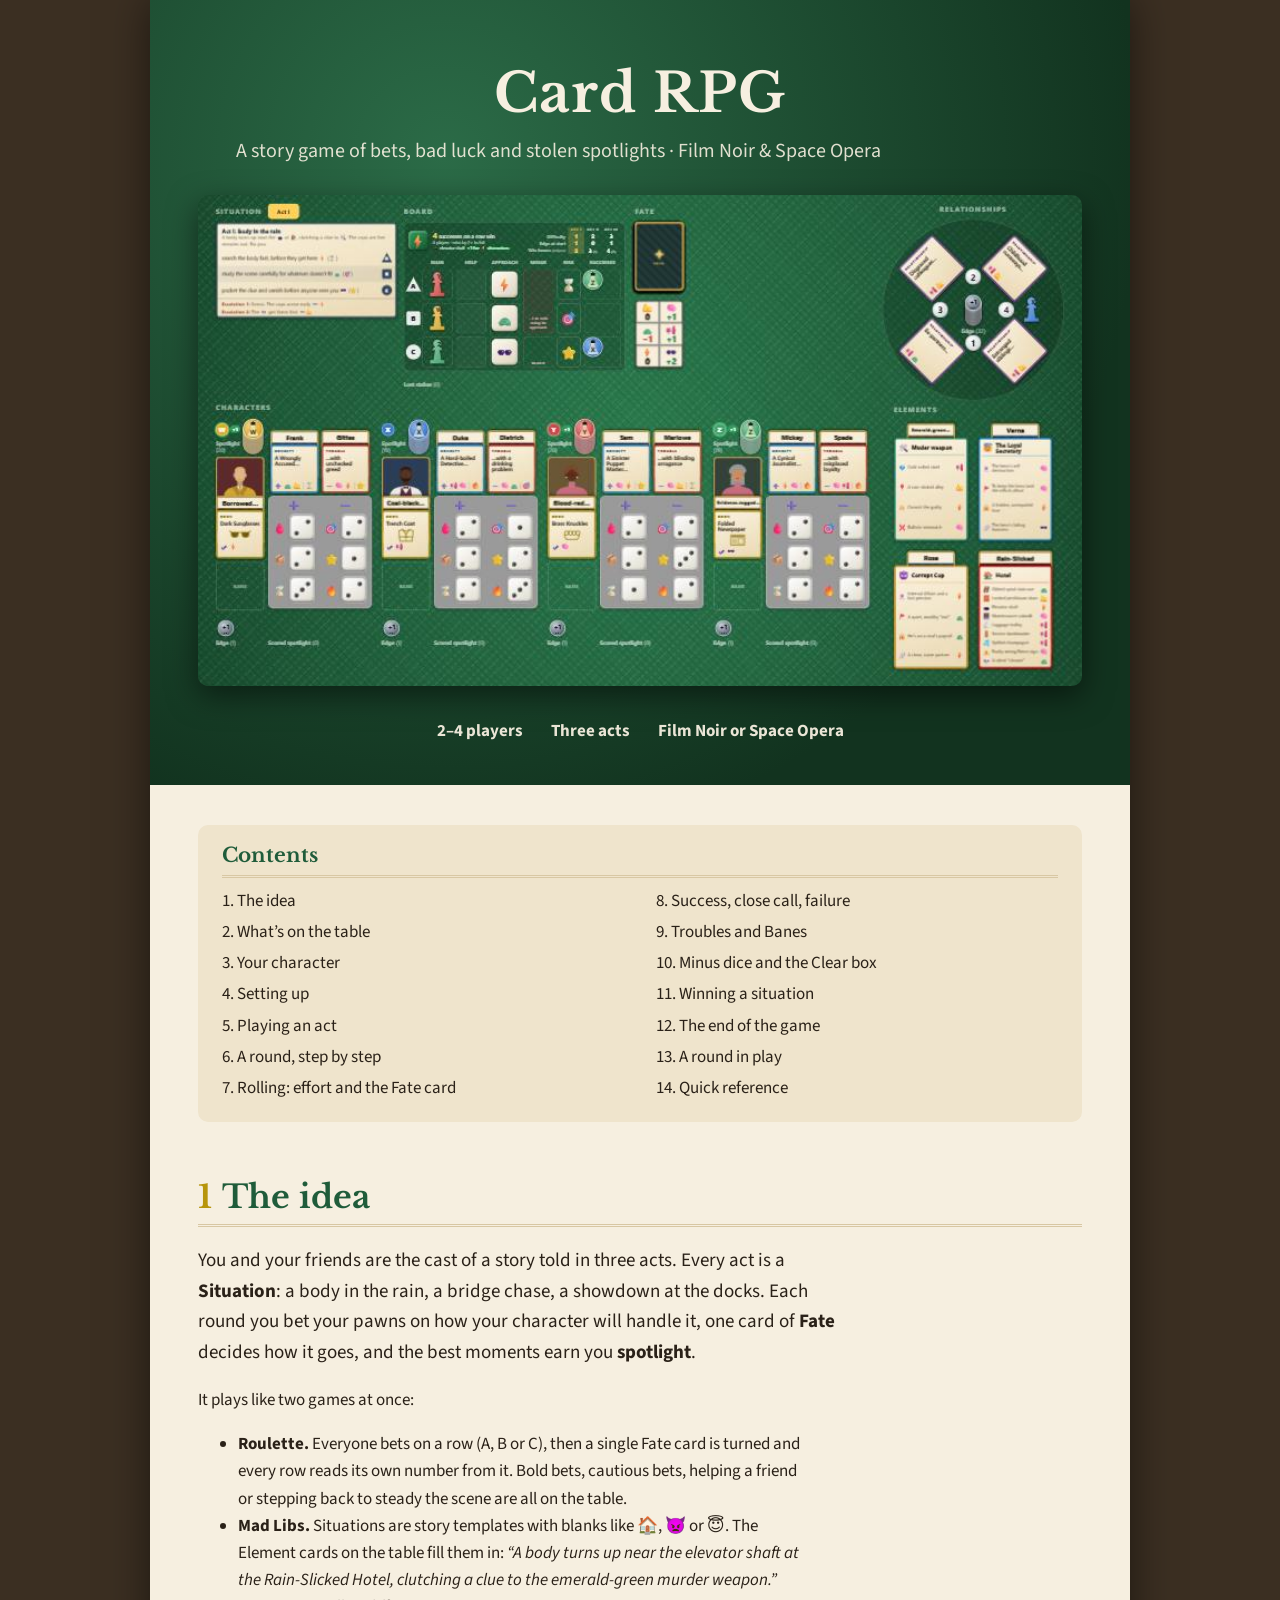
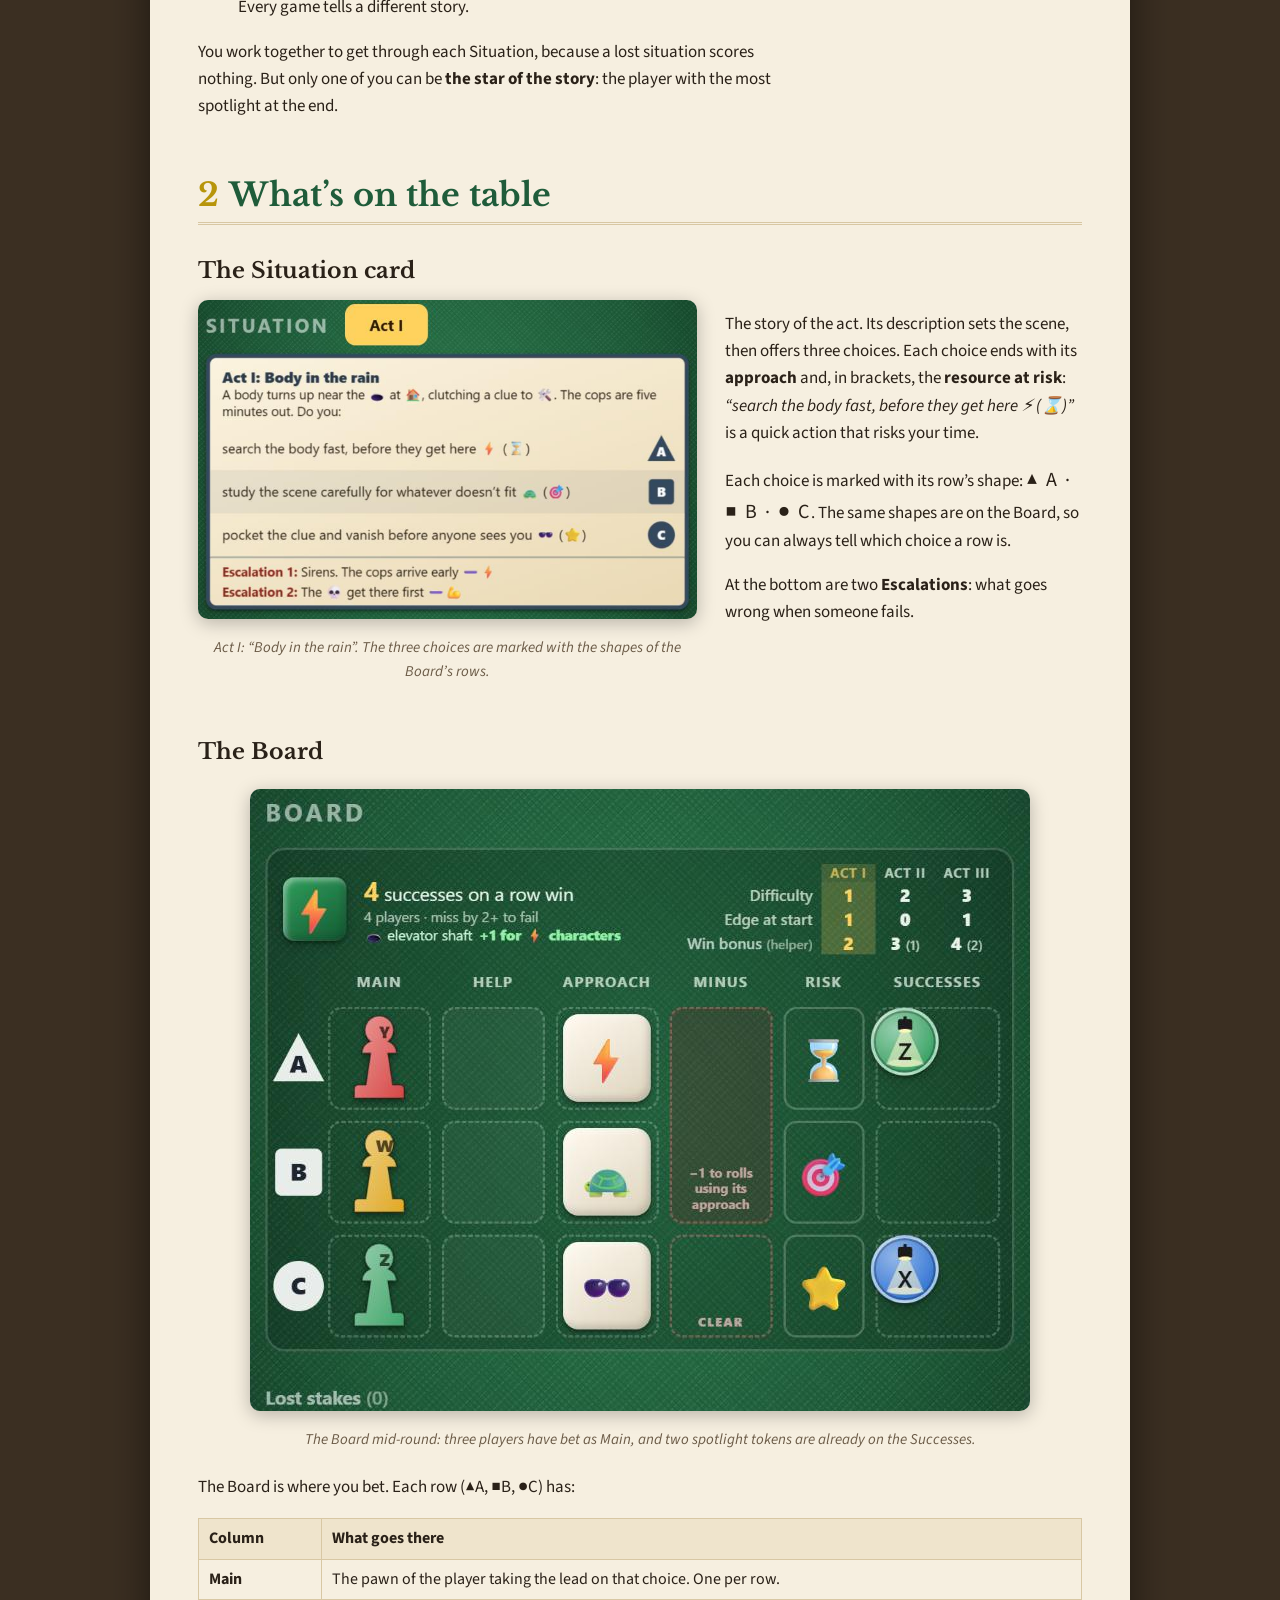
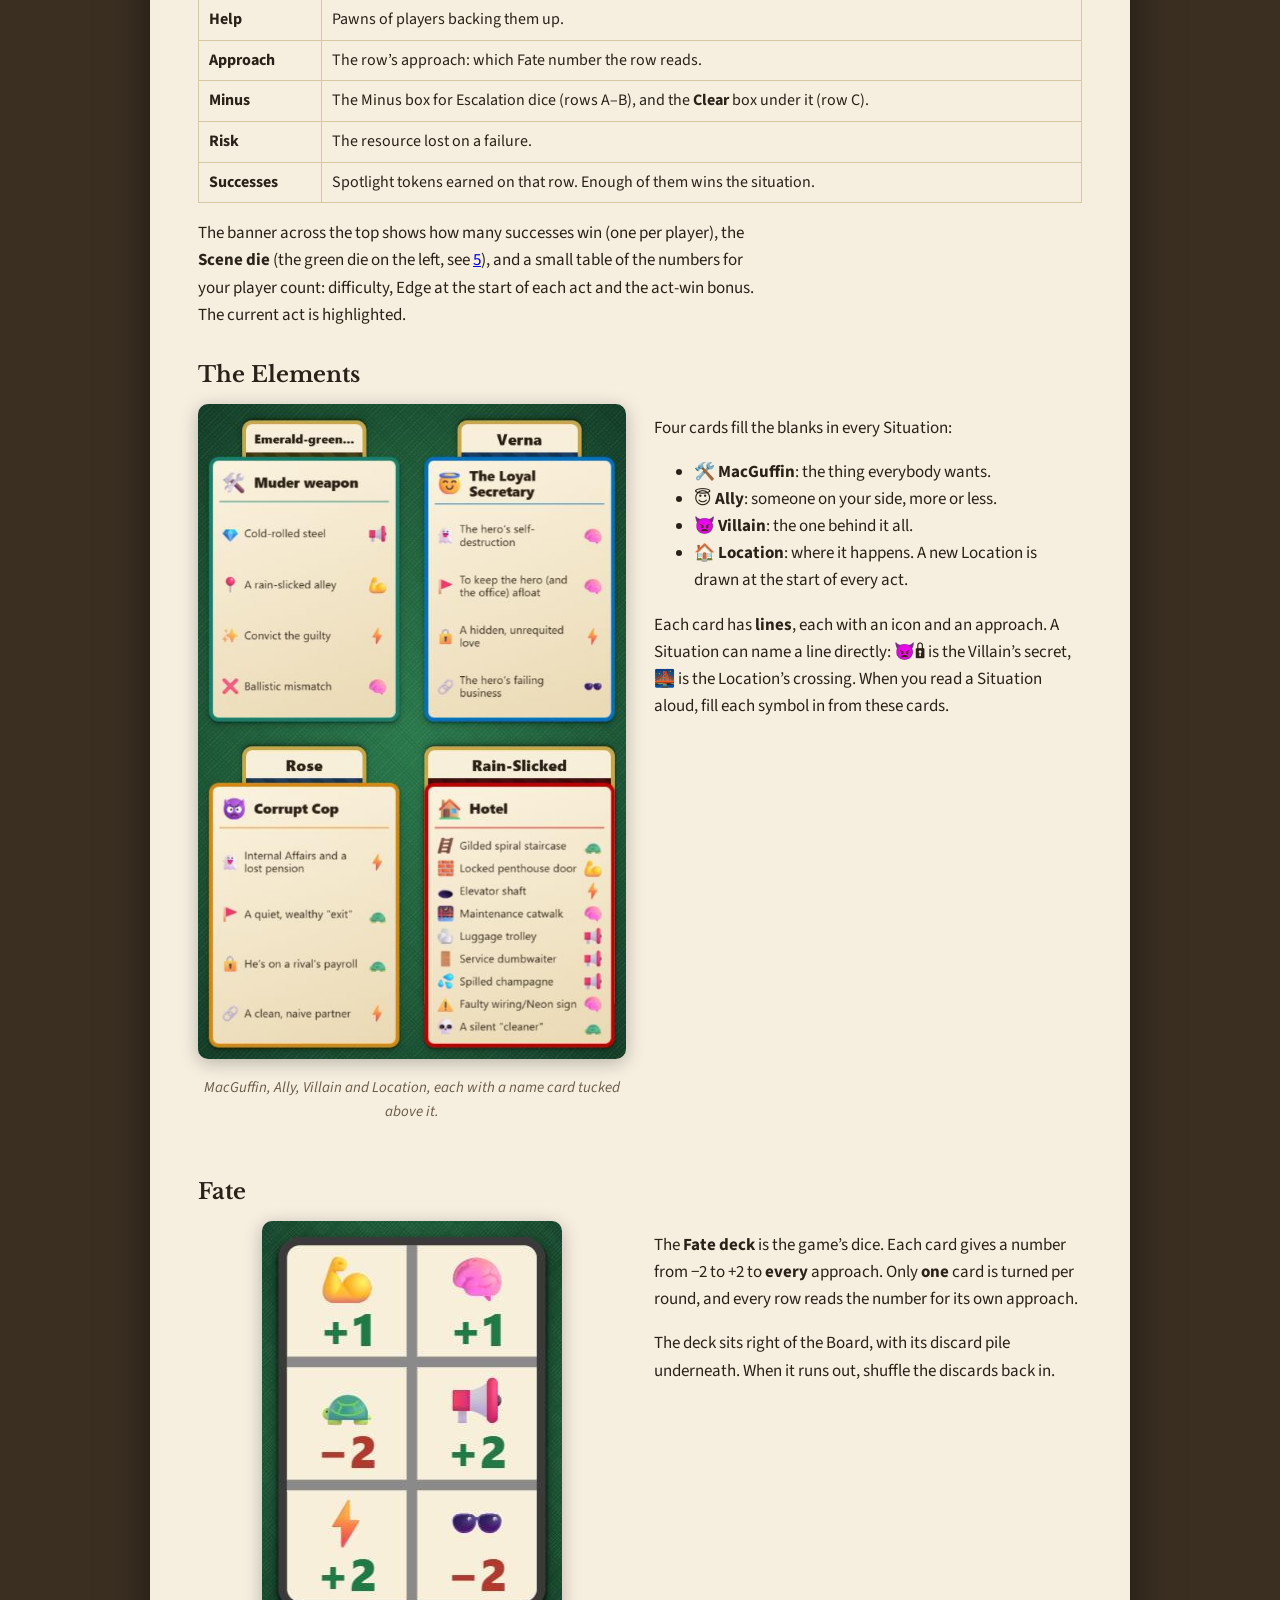
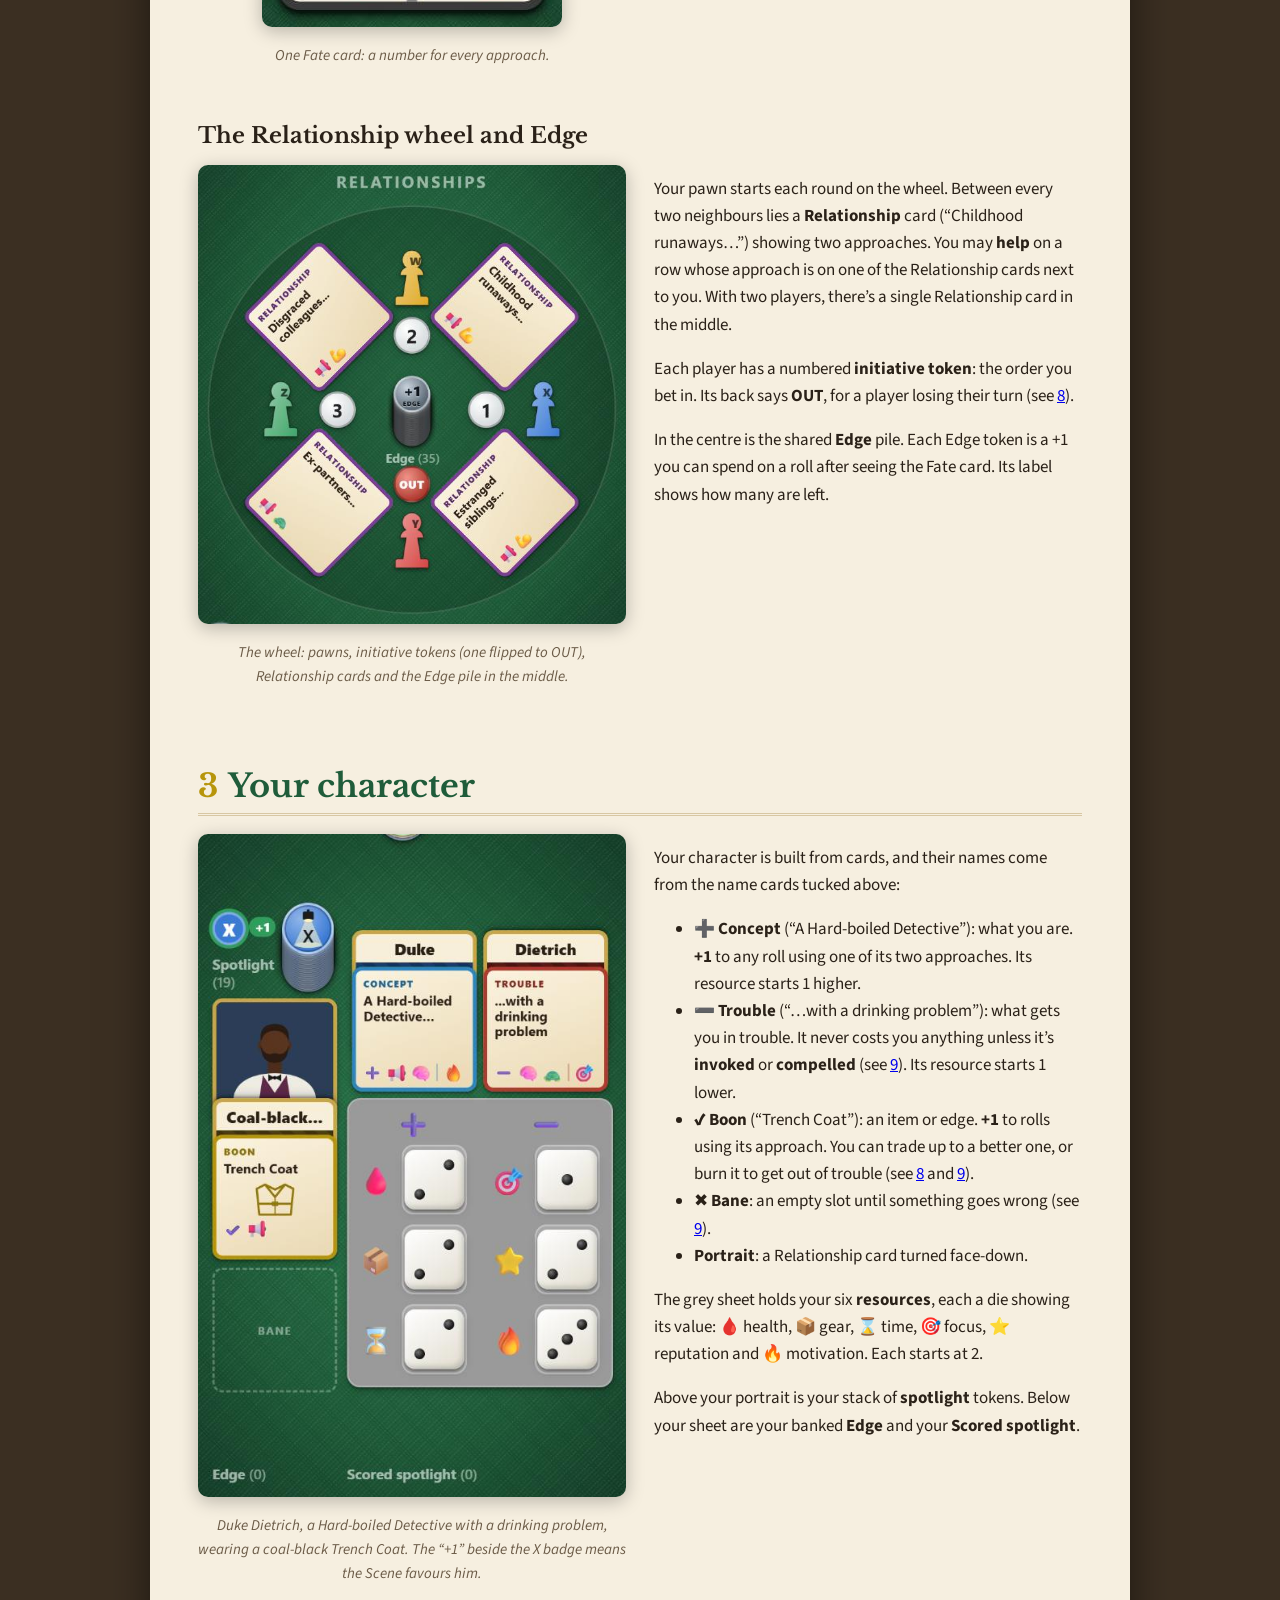
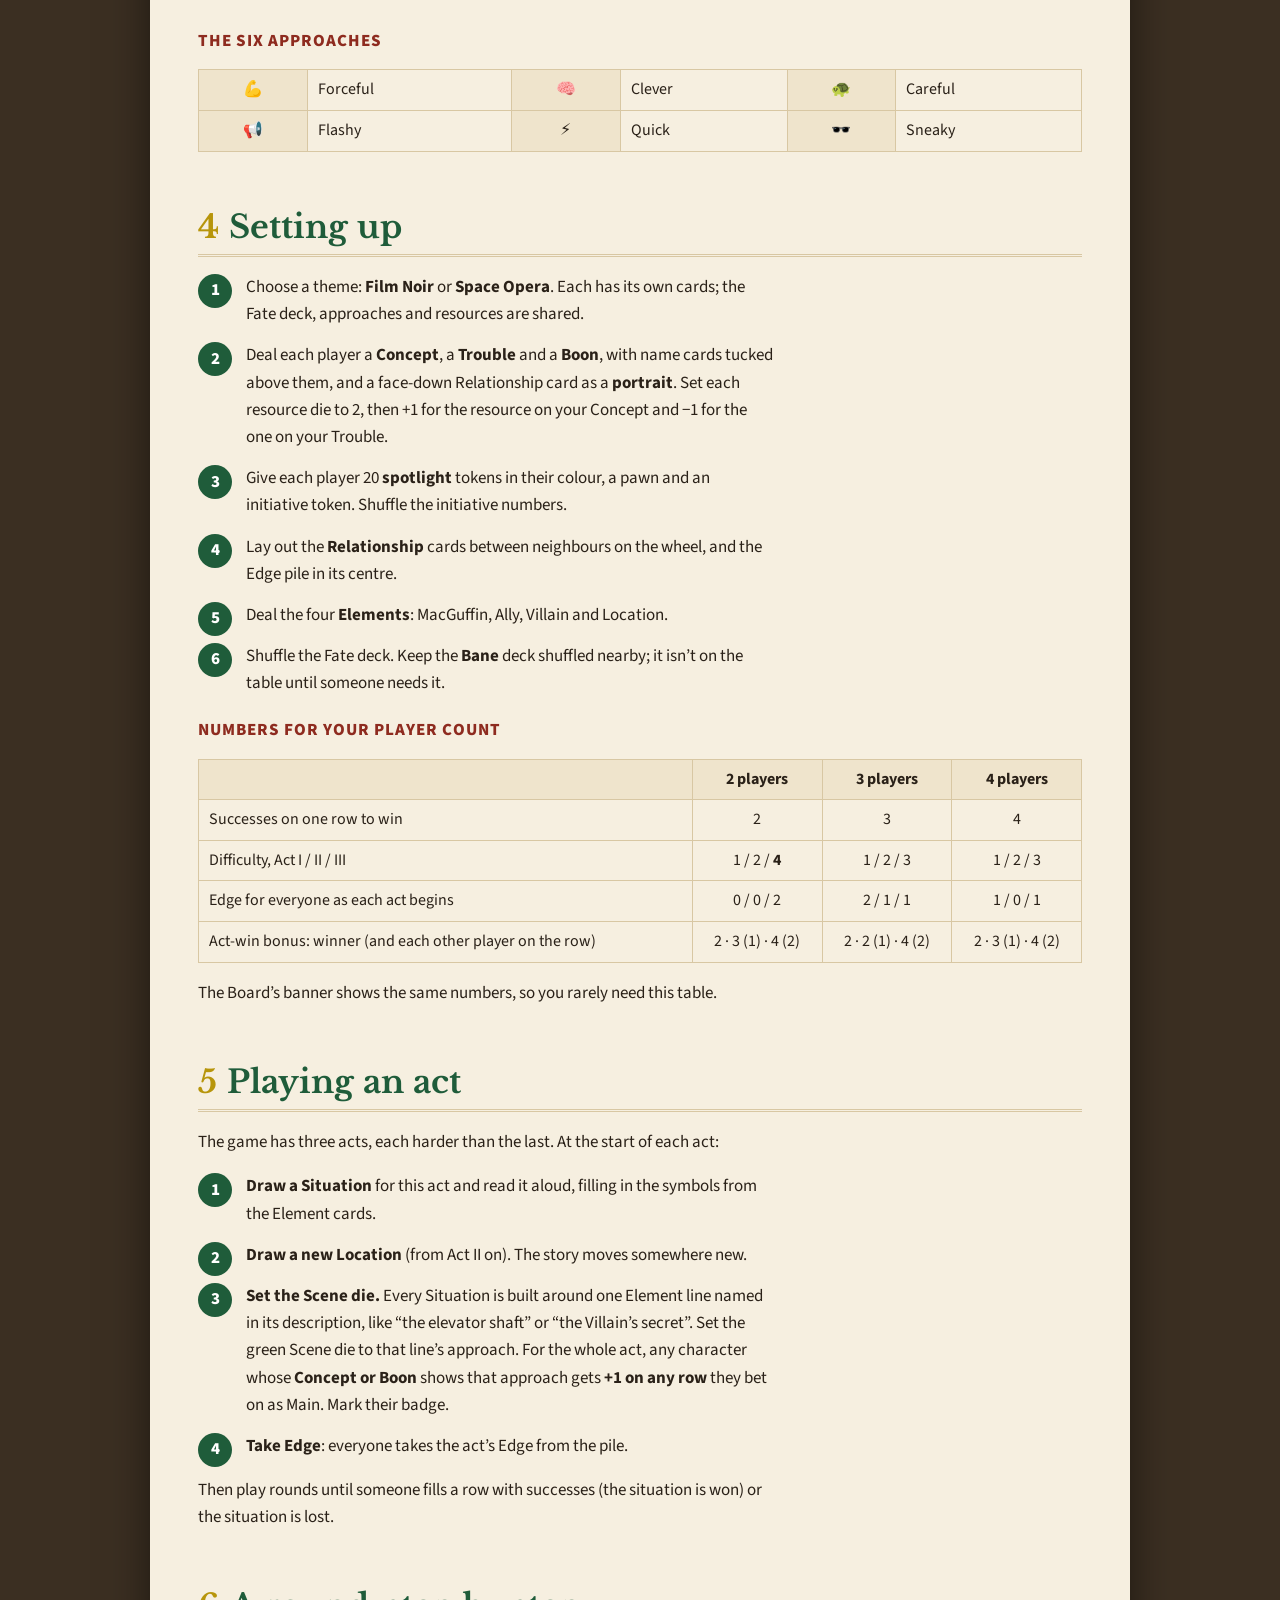
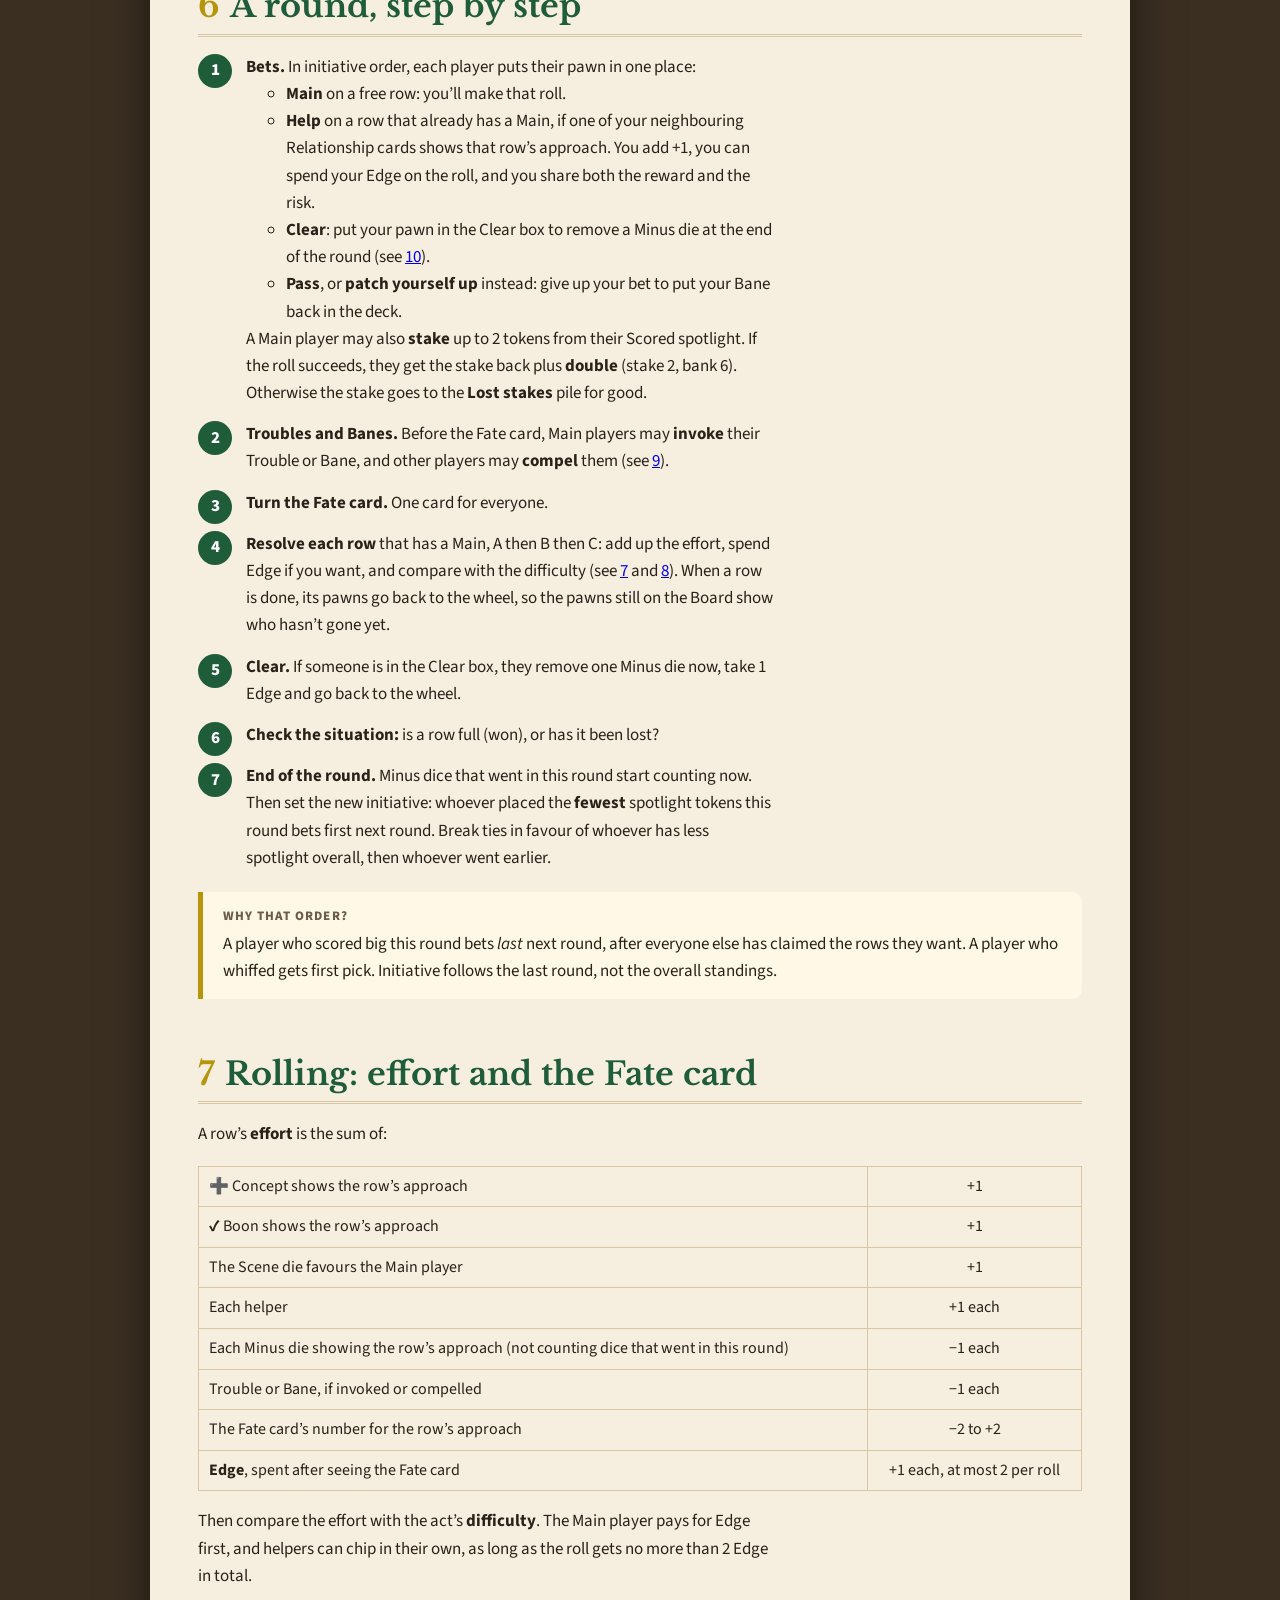
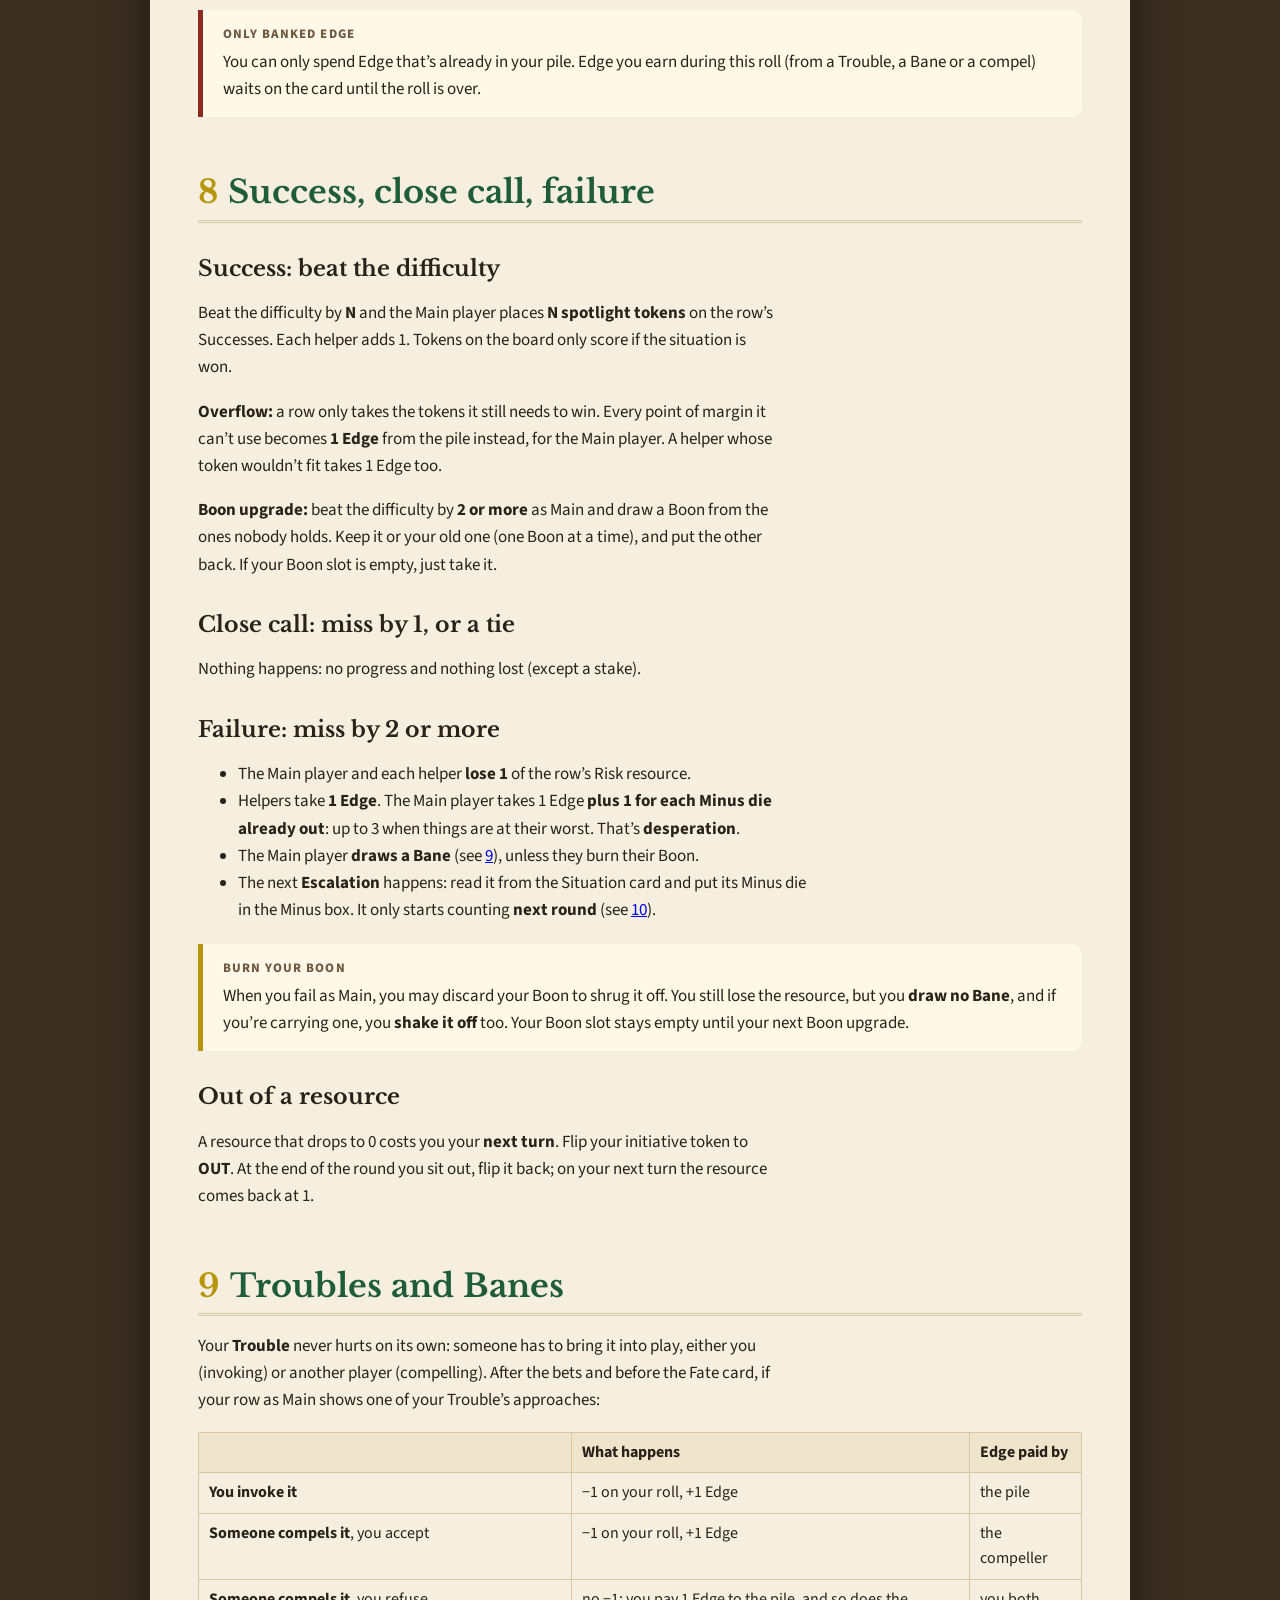
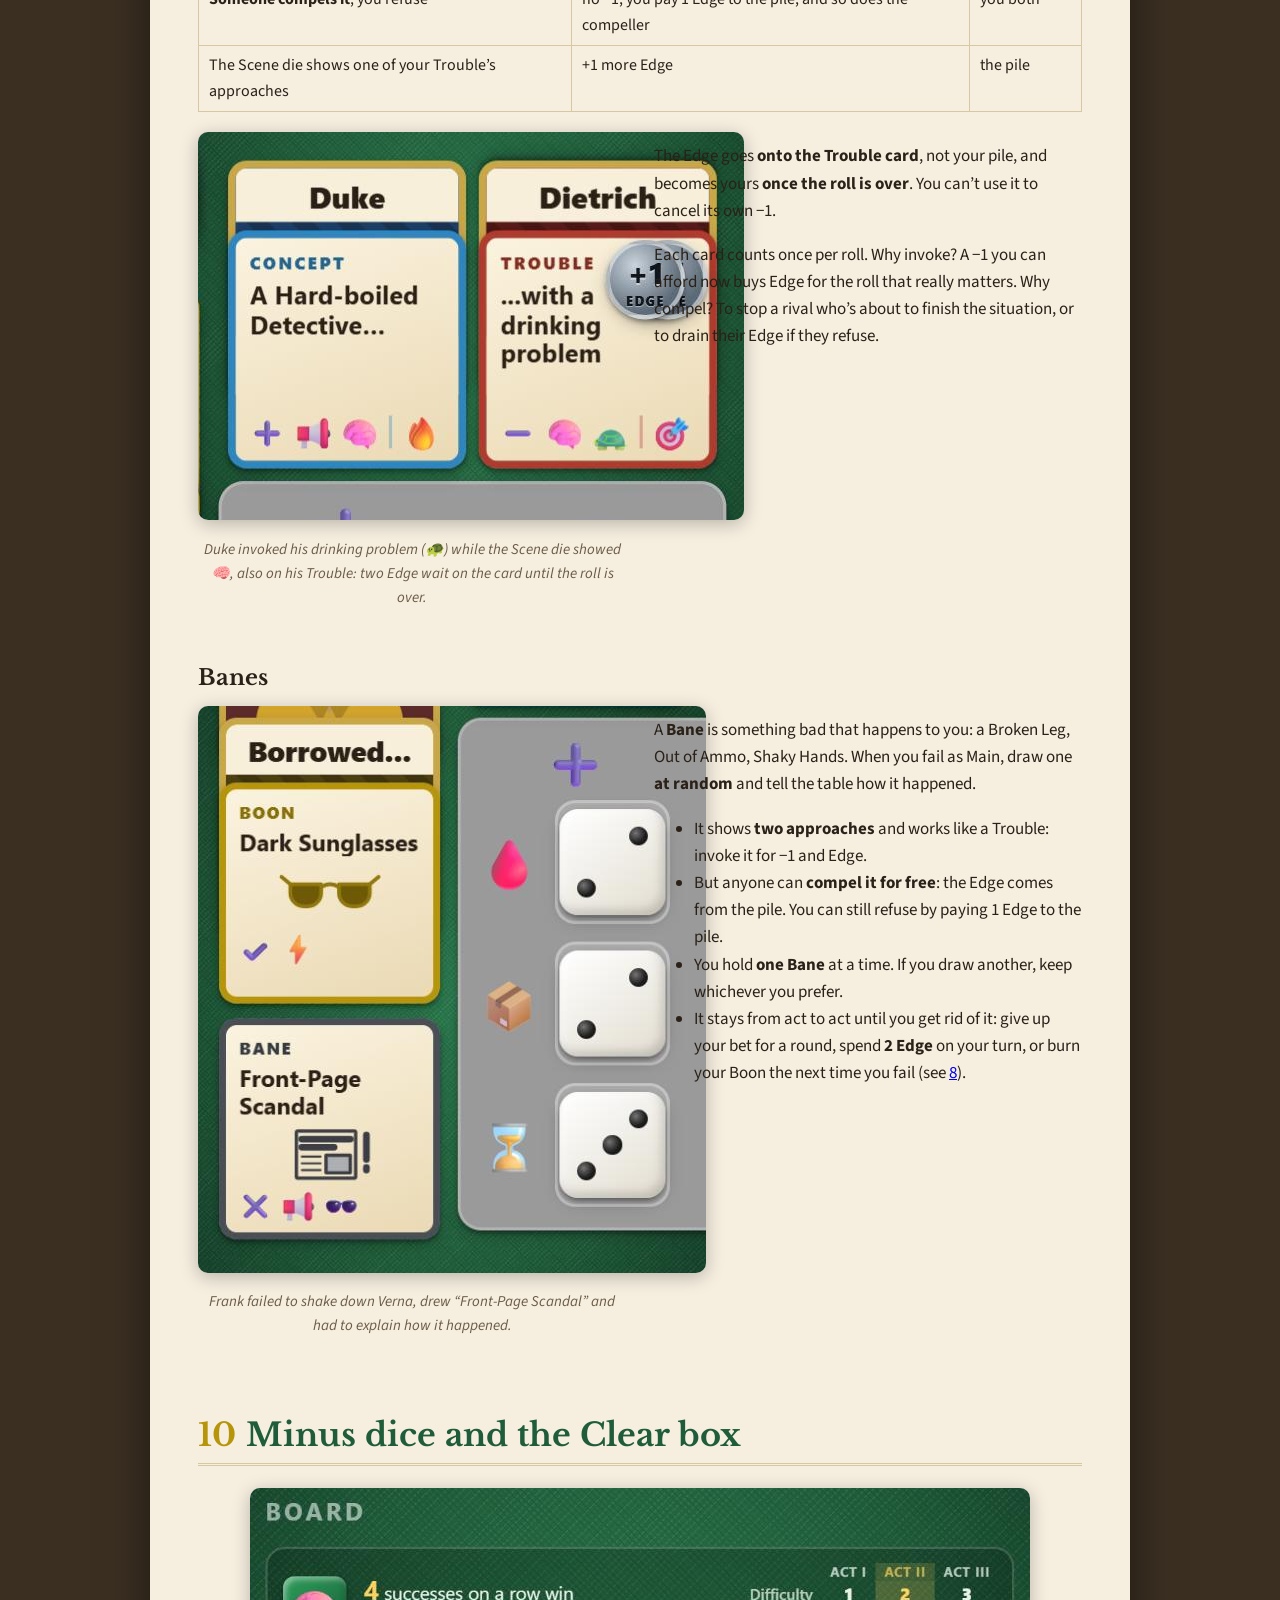
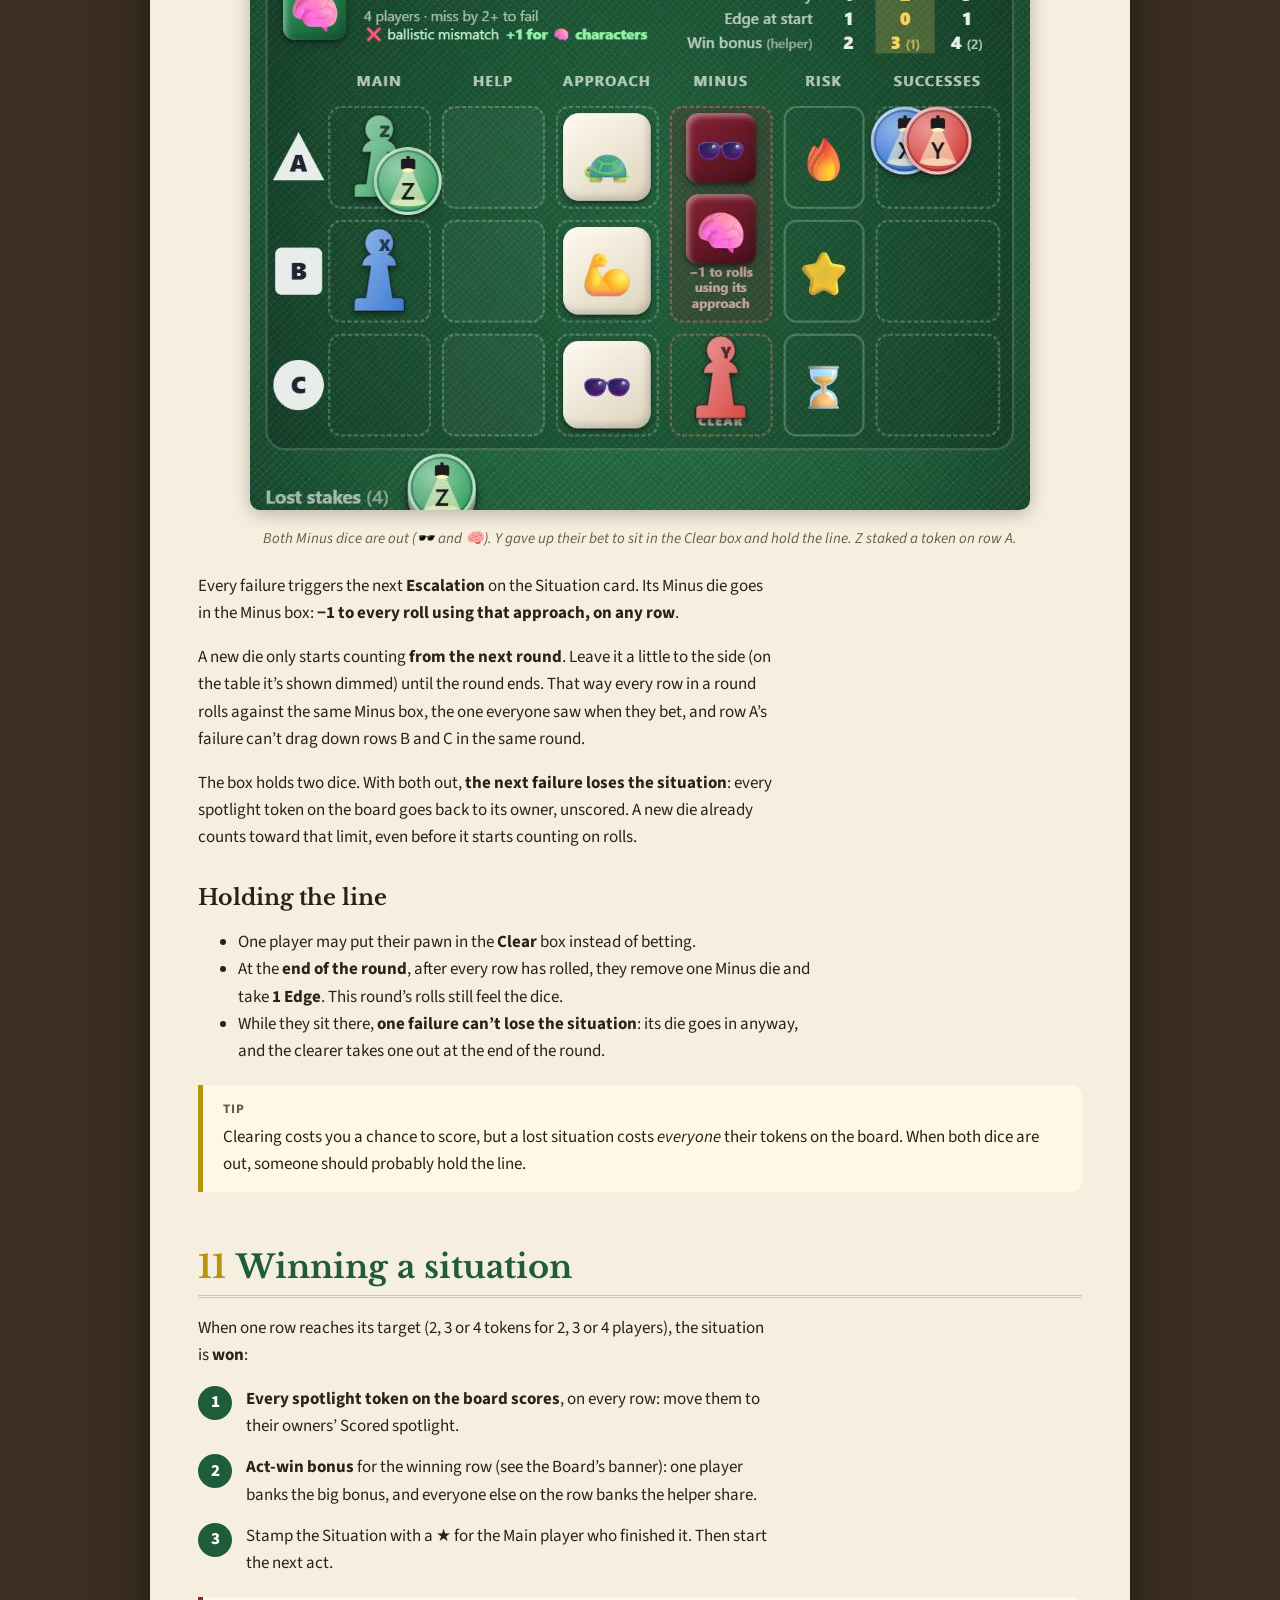
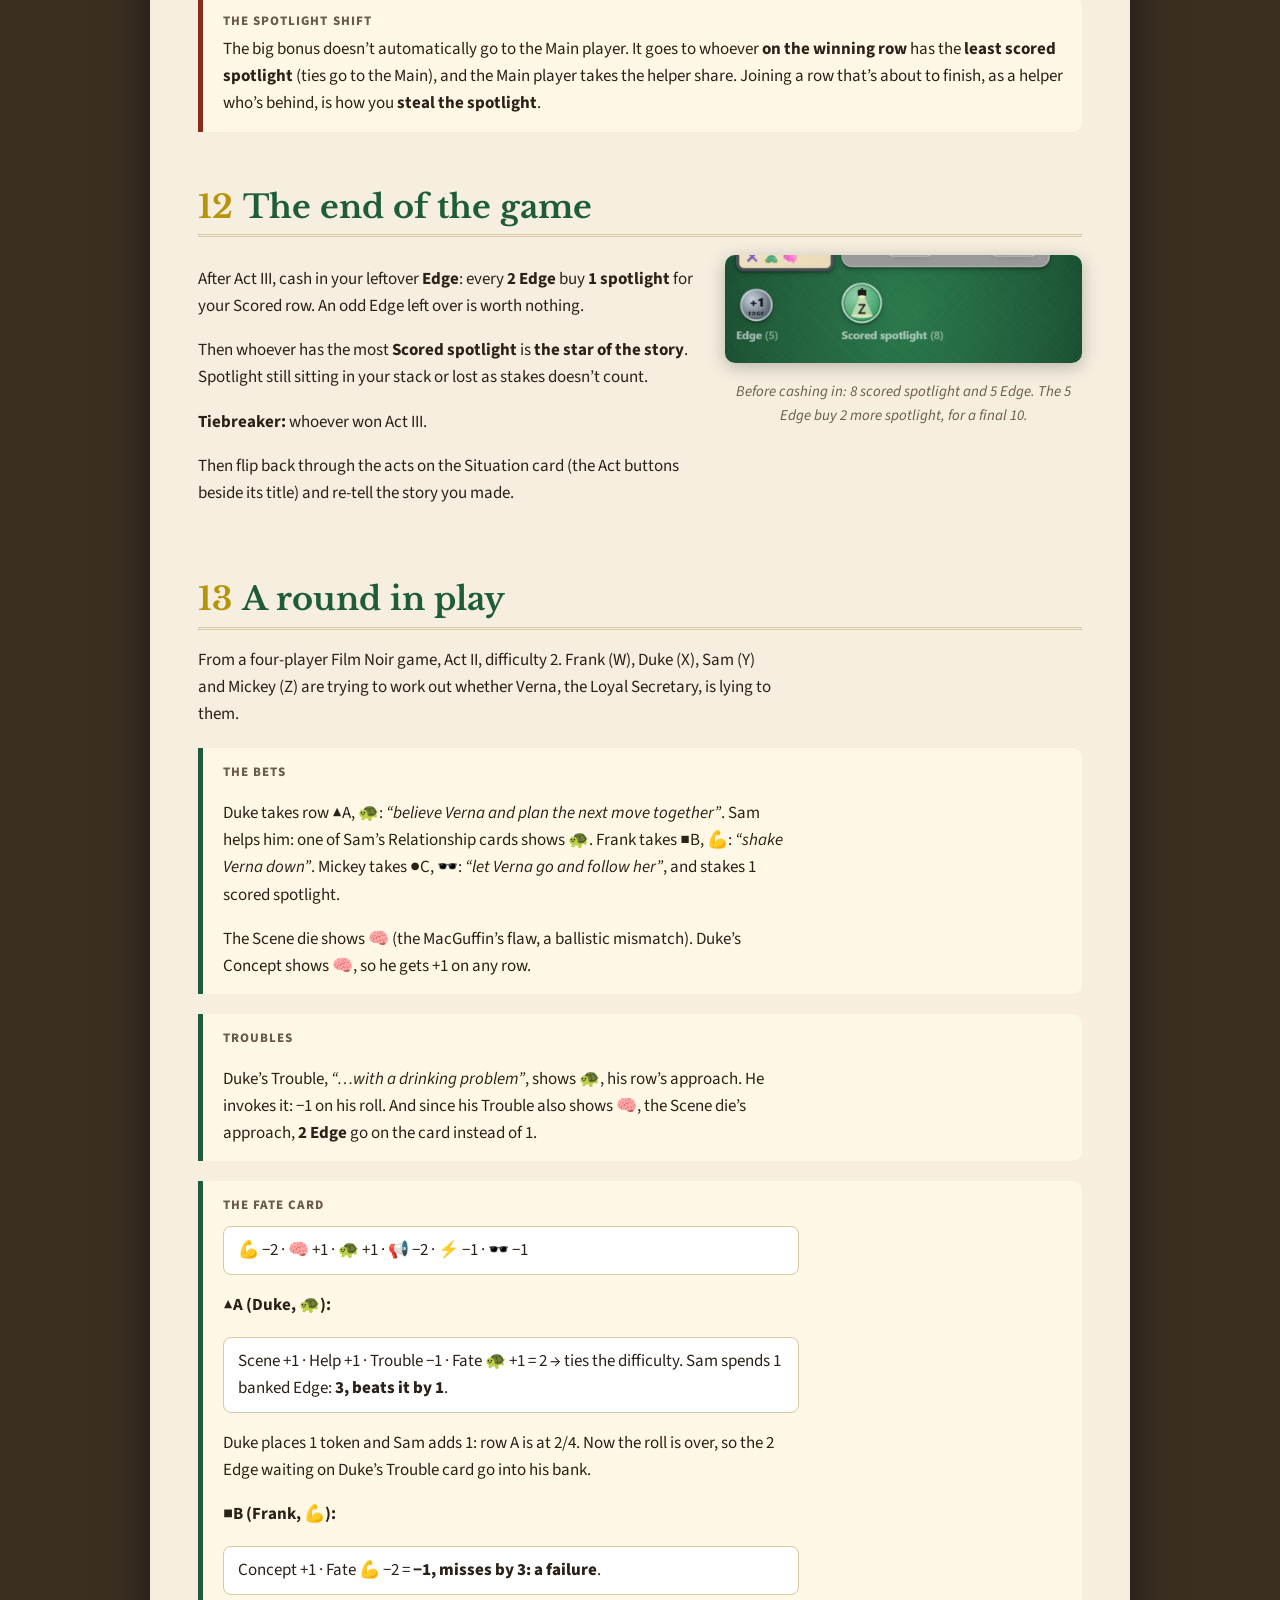
==== manual.html @ 99af2695 "Card RPG playtest table and gameplay simulator Touch-table prototype (Film Noir / Space Opera) with " ====
<!doctype html>
<html lang="en">
<head>
<meta charset="utf-8">
<meta name="viewport" content="width=device-width, initial-scale=1">
<title>Card RPG Rulebook</title>
<link rel="preconnect" href="https://fonts.googleapis.com">
<link href="https://fonts.googleapis.com/css2?family=Libre+Baskerville:ital,wght@0,400;0,700;1,400&family=Source+Sans+3:wght@400;600;700;800&display=swap" rel="stylesheet">
<style>
  :root {
    --paper: #f6efe0;
    --paper-2: #efe4cc;
    --ink: #2a2118;
    --muted: #6b5b47;
    --accent: #8e2b1f;
    --green: #1f5c3a;
    --gold: #b7950b;
    --rule: #d8c7a3;
    --callout: #fff8e6;
  }
  * { box-sizing: border-box; }
  html { background: #3b2f22; }
  body {
    margin: 0 auto;
    max-width: 980px;
    background: var(--paper);
    color: var(--ink);
    font: 17px/1.6 "Source Sans 3", system-ui, sans-serif;
    box-shadow: 0 0 40px rgba(0, 0, 0, 0.5);
  }
  header.cover {
    padding: 64px 48px 40px;
    background: radial-gradient(circle at 30% 20%, #2b6b47, #12331f 75%);
    color: #f6efe0;
    text-align: center;
  }
  header.cover h1 {
    margin: 0;
    font: 700 54px/1.1 "Libre Baskerville", Georgia, serif;
    letter-spacing: 0.02em;
  }
  header.cover p.tag { margin: 12px 0 28px; font-size: 20px; opacity: 0.9; }
  header.cover img { width: 100%; border-radius: 10px; box-shadow: 0 10px 30px rgba(0, 0, 0, 0.5); }
  header.cover .facts { display: flex; justify-content: center; gap: 28px; flex-wrap: wrap; margin-top: 22px; font-weight: 700; }
  header.cover .facts span { opacity: 0.95; }

  main { padding: 8px 48px 48px; }
  nav.toc {
    margin: 32px 0;
    padding: 18px 24px;
    background: var(--paper-2);
    border-radius: 10px;
    columns: 2;
    column-gap: 32px;
  }
  nav.toc h2 { column-span: all; margin: 0 0 8px; font-size: 20px; }
  nav.toc a { display: block; color: var(--ink); text-decoration: none; padding: 2px 0; }
  nav.toc a:hover { color: var(--accent); }

  h2 {
    font: 700 32px/1.2 "Libre Baskerville", Georgia, serif;
    color: var(--green);
    margin: 56px 0 12px;
    padding-bottom: 8px;
    border-bottom: 3px double var(--rule);
  }
  h2 .num { color: var(--gold); margin-right: 10px; }
  h3 { font: 700 22px/1.3 "Libre Baskerville", Georgia, serif; margin: 32px 0 8px; color: var(--ink); }
  h4 { font-weight: 800; font-size: 17px; margin: 20px 0 4px; text-transform: uppercase; letter-spacing: 0.06em; color: var(--accent); }
  p, li { max-width: 72ch; }
  b, strong { font-weight: 700; }
  .lead { font-size: 19px; }

  figure { margin: 22px 0; text-align: center; }
  figure img { max-width: 100%; border-radius: 10px; box-shadow: 0 4px 18px rgba(0, 0, 0, 0.25); }
  figure.small img { max-width: 360px; }
  figure.mid img { max-width: 560px; }
  figcaption { margin-top: 8px; font-size: 15px; color: var(--muted); font-style: italic; }

  .split { display: grid; grid-template-columns: minmax(0, 1fr) minmax(0, 1fr); gap: 28px; align-items: start; }
  .split.wide-left { grid-template-columns: minmax(0, 1.4fr) minmax(0, 1fr); }
  .split figure { margin-top: 6px; }

  .callout {
    margin: 20px 0;
    padding: 14px 18px 14px 20px;
    background: var(--callout);
    border-left: 5px solid var(--gold);
    border-radius: 0 10px 10px 0;
  }
  .callout.example { border-left-color: var(--green); }
  .callout.important { border-left-color: var(--accent); }
  .callout > :first-child { margin-top: 0; }
  .callout > :last-child { margin-bottom: 0; }
  .callout .label { font-weight: 800; text-transform: uppercase; letter-spacing: 0.08em; font-size: 13px; color: var(--muted); display: block; margin-bottom: 4px; }

  table { border-collapse: collapse; margin: 14px 0; width: 100%; font-size: 16px; }
  th, td { border: 1px solid var(--rule); padding: 7px 10px; text-align: left; vertical-align: top; }
  th { background: var(--paper-2); }
  td.c, th.c { text-align: center; }

  ol.steps { counter-reset: step; list-style: none; padding-left: 0; }
  ol.steps > li { counter-increment: step; position: relative; padding-left: 48px; margin: 14px 0; }
  ol.steps > li::before {
    content: counter(step);
    position: absolute; left: 0; top: 0;
    width: 34px; height: 34px; border-radius: 50%;
    background: var(--green); color: #fff; font-weight: 800;
    display: grid; place-items: center;
  }

  .shapes { font-size: 20px; letter-spacing: 0.1em; }
  .roll { font-family: "Source Sans 3", sans-serif; background: #fff; border: 1px solid var(--rule); border-radius: 8px; padding: 10px 14px; margin: 10px 0; }
  .roll .total { font-weight: 800; }
  .quickref { background: #1d3d2a; color: #f6efe0; border-radius: 12px; padding: 22px 28px; margin-top: 24px; }
  .quickref h3 { color: #ffd25e; margin-top: 0; }
  .quickref ol, .quickref ul { margin: 6px 0 14px; }
  .quickref li { max-width: none; }
  footer { padding: 24px 48px 40px; color: var(--muted); font-size: 14px; border-top: 1px solid var(--rule); }

  @media (max-width: 760px) {
    main, header.cover, footer { padding-left: 18px; padding-right: 18px; }
    header.cover h1 { font-size: 38px; }
    .split, .split.wide-left { grid-template-columns: 1fr; }
    nav.toc { columns: 1; }
  }
  @media print {
    html { background: #fff; }
    body { box-shadow: none; max-width: none; }
    h2 { break-before: page; }
    figure, .callout, table { break-inside: avoid; }
  }
</style>
</head>
<body>

<header class="cover">
  <h1>Card RPG</h1>
  <p class="tag">A story game of bets, bad luck and stolen spotlights · Film Noir &amp; Space Opera</p>
  <img src="manual-img/overview.png" alt="The whole table during a four-player game">
  <div class="facts"><span>2–4 players</span><span>Three acts</span><span>Film Noir or Space Opera</span></div>
</header>

<main>

<nav class="toc">
  <h2>Contents</h2>
  <a href="#idea">1. The idea</a>
  <a href="#table">2. What’s on the table</a>
  <a href="#characters">3. Your character</a>
  <a href="#setup">4. Setting up</a>
  <a href="#act">5. Playing an act</a>
  <a href="#round">6. A round, step by step</a>
  <a href="#roll">7. Rolling: effort and the Fate card</a>
  <a href="#results">8. Success, close call, failure</a>
  <a href="#troubles">9. Troubles and Banes</a>
  <a href="#minus">10. Minus dice and the Clear box</a>
  <a href="#winning">11. Winning a situation</a>
  <a href="#end">12. The end of the game</a>
  <a href="#example">13. A round in play</a>
  <a href="#quick">14. Quick reference</a>
</nav>

<!-- ==================================================================== -->
<h2 id="idea"><span class="num">1</span>The idea</h2>

<p class="lead">You and your friends are the cast of a story told in three acts. Every act is a <b>Situation</b>: a body in the rain, a bridge chase, a showdown at the docks. Each round you bet your pawns on how your character will handle it, one card of <b>Fate</b> decides how it goes, and the best moments earn you <b>spotlight</b>.</p>

<p>It plays like two games at once:</p>
<ul>
  <li><b>Roulette.</b> Everyone bets on a row (A, B or C), then a single Fate card is turned and every row reads its own number from it. Bold bets, cautious bets, helping a friend or stepping back to steady the scene are all on the table.</li>
  <li><b>Mad Libs.</b> Situations are story templates with blanks like 🏠, 👿 or 😇. The Element cards on the table fill them in: <i>“A body turns up near the elevator shaft at the Rain-Slicked Hotel, clutching a clue to the emerald-green murder weapon.”</i> Every game tells a different story.</li>
</ul>

<p>You work together to get through each Situation, because a lost situation scores nothing. But only one of you can be <b>the star of the story</b>: the player with the most spotlight at the end.</p>

<!-- ==================================================================== -->
<h2 id="table"><span class="num">2</span>What’s on the table</h2>

<h3>The Situation card</h3>
<div class="split wide-left">
  <figure><img src="manual-img/situation.png" alt="A Situation card"><figcaption>Act I: “Body in the rain”. The three choices are marked with the shapes of the Board’s rows.</figcaption></figure>
  <div>
    <p>The story of the act. Its description sets the scene, then offers three choices. Each choice ends with its <b>approach</b> and, in brackets, the <b>resource at risk</b>: <i>“search the body fast, before they get here ⚡ (⌛)”</i> is a quick action that risks your time.</p>
    <p>Each choice is marked with its row’s shape: <span class="shapes">▲ A · ■ B · ● C</span>. The same shapes are on the Board, so you can always tell which choice a row is.</p>
    <p>At the bottom are two <b>Escalations</b>: what goes wrong when someone fails.</p>
  </div>
</div>

<h3>The Board</h3>
<figure><img src="manual-img/board.png" alt="The Board"><figcaption>The Board mid-round: three players have bet as Main, and two spotlight tokens are already on the Successes.</figcaption></figure>
<p>The Board is where you bet. Each row (▲A, ■B, ●C) has:</p>
<table>
  <tr><th>Column</th><th>What goes there</th></tr>
  <tr><td><b>Main</b></td><td>The pawn of the player taking the lead on that choice. One per row.</td></tr>
  <tr><td><b>Help</b></td><td>Pawns of players backing them up.</td></tr>
  <tr><td><b>Approach</b></td><td>The row’s approach: which Fate number the row reads.</td></tr>
  <tr><td><b>Minus</b></td><td>The Minus box for Escalation dice (rows A–B), and the <b>Clear</b> box under it (row C).</td></tr>
  <tr><td><b>Risk</b></td><td>The resource lost on a failure.</td></tr>
  <tr><td><b>Successes</b></td><td>Spotlight tokens earned on that row. Enough of them wins the situation.</td></tr>
</table>
<p>The banner across the top shows how many successes win (one per player), the <b>Scene die</b> (the green die on the left, see <a href="#act">5</a>), and a small table of the numbers for your player count: difficulty, Edge at the start of each act and the act-win bonus. The current act is highlighted.</p>

<h3>The Elements</h3>
<div class="split">
  <figure><img src="manual-img/elements.png" alt="Element cards"><figcaption>MacGuffin, Ally, Villain and Location, each with a name card tucked above it.</figcaption></figure>
  <div>
    <p>Four cards fill the blanks in every Situation:</p>
    <ul>
      <li>🛠️ <b>MacGuffin</b>: the thing everybody wants.</li>
      <li>😇 <b>Ally</b>: someone on your side, more or less.</li>
      <li>👿 <b>Villain</b>: the one behind it all.</li>
      <li>🏠 <b>Location</b>: where it happens. A new Location is drawn at the start of every act.</li>
    </ul>
    <p>Each card has <b>lines</b>, each with an icon and an approach. A Situation can name a line directly: 👿🔒 is the Villain’s secret, 🌉 is the Location’s crossing. When you read a Situation aloud, fill each symbol in from these cards.</p>
  </div>
</div>

<h3>Fate</h3>
<div class="split">
  <figure class="small"><img src="manual-img/fate-card.png" alt="A Fate card"><figcaption>One Fate card: a number for every approach.</figcaption></figure>
  <div>
    <p>The <b>Fate deck</b> is the game’s dice. Each card gives a number from −2 to +2 to <b>every</b> approach. Only <b>one</b> card is turned per round, and every row reads the number for its own approach.</p>
    <p>The deck sits right of the Board, with its discard pile underneath. When it runs out, shuffle the discards back in.</p>
  </div>
</div>

<h3>The Relationship wheel and Edge</h3>
<div class="split">
  <figure><img src="manual-img/wheel.png" alt="The Relationship wheel"><figcaption>The wheel: pawns, initiative tokens (one flipped to OUT), Relationship cards and the Edge pile in the middle.</figcaption></figure>
  <div>
    <p>Your pawn starts each round on the wheel. Between every two neighbours lies a <b>Relationship</b> card (“Childhood runaways…”) showing two approaches. You may <b>help</b> on a row whose approach is on one of the Relationship cards next to you. With two players, there’s a single Relationship card in the middle.</p>
    <p>Each player has a numbered <b>initiative token</b>: the order you bet in. Its back says <b>OUT</b>, for a player losing their turn (see <a href="#results">8</a>).</p>
    <p>In the centre is the shared <b>Edge</b> pile. Each Edge token is a +1 you can spend on a roll after seeing the Fate card. Its label shows how many are left.</p>
  </div>
</div>

<!-- ==================================================================== -->
<h2 id="characters"><span class="num">3</span>Your character</h2>
<div class="split">
  <figure><img src="manual-img/character.png" alt="A character"><figcaption>Duke Dietrich, a Hard-boiled Detective with a drinking problem, wearing a coal-black Trench Coat. The “+1” beside the X badge means the Scene favours him.</figcaption></figure>
  <div>
    <p>Your character is built from cards, and their names come from the name cards tucked above:</p>
    <ul>
      <li><b>➕ Concept</b> (“A Hard-boiled Detective”): what you are. <b>+1</b> to any roll using one of its two approaches. Its resource starts 1 higher.</li>
      <li><b>➖ Trouble</b> (“…with a drinking problem”): what gets you in trouble. It never costs you anything unless it’s <b>invoked</b> or <b>compelled</b> (see <a href="#troubles">9</a>). Its resource starts 1 lower.</li>
      <li><b>✔️ Boon</b> (“Trench Coat”): an item or edge. <b>+1</b> to rolls using its approach. You can trade up to a better one, or burn it to get out of trouble (see <a href="#results">8</a> and <a href="#troubles">9</a>).</li>
      <li><b>✖️ Bane</b>: an empty slot until something goes wrong (see <a href="#troubles">9</a>).</li>
      <li><b>Portrait</b>: a Relationship card turned face-down.</li>
    </ul>
    <p>The grey sheet holds your six <b>resources</b>, each a die showing its value: 🩸 health, 📦 gear, ⌛ time, 🎯 focus, ⭐ reputation and 🔥 motivation. Each starts at 2.</p>
    <p>Above your portrait is your stack of <b>spotlight</b> tokens. Below your sheet are your banked <b>Edge</b> and your <b>Scored spotlight</b>.</p>
  </div>
</div>

<h4>The six approaches</h4>
<table>
  <tr><th class="c">💪</th><td>Forceful</td><th class="c">🧠</th><td>Clever</td><th class="c">🐢</th><td>Careful</td></tr>
  <tr><th class="c">📢</th><td>Flashy</td><th class="c">⚡</th><td>Quick</td><th class="c">🕶️</th><td>Sneaky</td></tr>
</table>

<!-- ==================================================================== -->
<h2 id="setup"><span class="num">4</span>Setting up</h2>
<ol class="steps">
  <li>Choose a theme: <b>Film Noir</b> or <b>Space Opera</b>. Each has its own cards; the Fate deck, approaches and resources are shared.</li>
  <li>Deal each player a <b>Concept</b>, a <b>Trouble</b> and a <b>Boon</b>, with name cards tucked above them, and a face-down Relationship card as a <b>portrait</b>. Set each resource die to 2, then +1 for the resource on your Concept and −1 for the one on your Trouble.</li>
  <li>Give each player 20 <b>spotlight</b> tokens in their colour, a pawn and an initiative token. Shuffle the initiative numbers.</li>
  <li>Lay out the <b>Relationship</b> cards between neighbours on the wheel, and the Edge pile in its centre.</li>
  <li>Deal the four <b>Elements</b>: MacGuffin, Ally, Villain and Location.</li>
  <li>Shuffle the Fate deck. Keep the <b>Bane</b> deck shuffled nearby; it isn’t on the table until someone needs it.</li>
</ol>

<h4>Numbers for your player count</h4>
<table>
  <tr><th></th><th class="c">2 players</th><th class="c">3 players</th><th class="c">4 players</th></tr>
  <tr><td>Successes on one row to win</td><td class="c">2</td><td class="c">3</td><td class="c">4</td></tr>
  <tr><td>Difficulty, Act I / II / III</td><td class="c">1 / 2 / <b>4</b></td><td class="c">1 / 2 / 3</td><td class="c">1 / 2 / 3</td></tr>
  <tr><td>Edge for everyone as each act begins</td><td class="c">0 / 0 / 2</td><td class="c">2 / 1 / 1</td><td class="c">1 / 0 / 1</td></tr>
  <tr><td>Act-win bonus: winner (and each other player on the row)</td><td class="c">2 · 3 (1) · 4 (2)</td><td class="c">2 · 2 (1) · 4 (2)</td><td class="c">2 · 3 (1) · 4 (2)</td></tr>
</table>
<p>The Board’s banner shows the same numbers, so you rarely need this table.</p>

<!-- ==================================================================== -->
<h2 id="act"><span class="num">5</span>Playing an act</h2>
<p>The game has three acts, each harder than the last. At the start of each act:</p>
<ol class="steps">
  <li><b>Draw a Situation</b> for this act and read it aloud, filling in the symbols from the Element cards.</li>
  <li><b>Draw a new Location</b> (from Act II on). The story moves somewhere new.</li>
  <li><b>Set the Scene die.</b> Every Situation is built around one Element line named in its description, like “the elevator shaft” or “the Villain’s secret”. Set the green Scene die to that line’s approach. For the whole act, any character whose <b>Concept or Boon</b> shows that approach gets <b>+1 on any row</b> they bet on as Main. Mark their badge.</li>
  <li><b>Take Edge</b>: everyone takes the act’s Edge from the pile.</li>
</ol>
<p>Then play rounds until someone fills a row with successes (the situation is won) or the situation is lost.</p>

<!-- ==================================================================== -->
<h2 id="round"><span class="num">6</span>A round, step by step</h2>
<ol class="steps">
  <li><b>Bets.</b> In initiative order, each player puts their pawn in one place:
    <ul>
      <li><b>Main</b> on a free row: you’ll make that roll.</li>
      <li><b>Help</b> on a row that already has a Main, if one of your neighbouring Relationship cards shows that row’s approach. You add +1, you can spend your Edge on the roll, and you share both the reward and the risk.</li>
      <li><b>Clear</b>: put your pawn in the Clear box to remove a Minus die at the end of the round (see <a href="#minus">10</a>).</li>
      <li><b>Pass</b>, or <b>patch yourself up</b> instead: give up your bet to put your Bane back in the deck.</li>
    </ul>
    A Main player may also <b>stake</b> up to 2 tokens from their Scored spotlight. If the roll succeeds, they get the stake back plus <b>double</b> (stake 2, bank 6). Otherwise the stake goes to the <b>Lost stakes</b> pile for good.
  </li>
  <li><b>Troubles and Banes.</b> Before the Fate card, Main players may <b>invoke</b> their Trouble or Bane, and other players may <b>compel</b> them (see <a href="#troubles">9</a>).</li>
  <li><b>Turn the Fate card.</b> One card for everyone.</li>
  <li><b>Resolve each row</b> that has a Main, A then B then C: add up the effort, spend Edge if you want, and compare with the difficulty (see <a href="#roll">7</a> and <a href="#results">8</a>). When a row is done, its pawns go back to the wheel, so the pawns still on the Board show who hasn’t gone yet.</li>
  <li><b>Clear.</b> If someone is in the Clear box, they remove one Minus die now, take 1 Edge and go back to the wheel.</li>
  <li><b>Check the situation:</b> is a row full (won), or has it been lost?</li>
  <li><b>End of the round.</b> Minus dice that went in this round start counting now. Then set the new initiative: whoever placed the <b>fewest</b> spotlight tokens this round bets first next round. Break ties in favour of whoever has less spotlight overall, then whoever went earlier.</li>
</ol>
<div class="callout"><span class="label">Why that order?</span>A player who scored big this round bets <i>last</i> next round, after everyone else has claimed the rows they want. A player who whiffed gets first pick. Initiative follows the last round, not the overall standings.</div>

<!-- ==================================================================== -->
<h2 id="roll"><span class="num">7</span>Rolling: effort and the Fate card</h2>
<p>A row’s <b>effort</b> is the sum of:</p>
<table>
  <tr><td>➕ Concept shows the row’s approach</td><td class="c">+1</td></tr>
  <tr><td>✔️ Boon shows the row’s approach</td><td class="c">+1</td></tr>
  <tr><td>The Scene die favours the Main player</td><td class="c">+1</td></tr>
  <tr><td>Each helper</td><td class="c">+1 each</td></tr>
  <tr><td>Each Minus die showing the row’s approach (not counting dice that went in this round)</td><td class="c">−1 each</td></tr>
  <tr><td>Trouble or Bane, if invoked or compelled</td><td class="c">−1 each</td></tr>
  <tr><td>The Fate card’s number for the row’s approach</td><td class="c">−2 to +2</td></tr>
  <tr><td><b>Edge</b>, spent after seeing the Fate card</td><td class="c">+1 each, at most 2 per roll</td></tr>
</table>
<p>Then compare the effort with the act’s <b>difficulty</b>. The Main player pays for Edge first, and helpers can chip in their own, as long as the roll gets no more than 2 Edge in total.</p>

<div class="callout important"><span class="label">Only banked Edge</span>You can only spend Edge that’s already in your pile. Edge you earn during this roll (from a Trouble, a Bane or a compel) waits on the card until the roll is over.</div>

<!-- ==================================================================== -->
<h2 id="results"><span class="num">8</span>Success, close call, failure</h2>

<h3>Success: beat the difficulty</h3>
<p>Beat the difficulty by <b>N</b> and the Main player places <b>N spotlight tokens</b> on the row’s Successes. Each helper adds 1. Tokens on the board only score if the situation is won.</p>
<p><b>Overflow:</b> a row only takes the tokens it still needs to win. Every point of margin it can’t use becomes <b>1 Edge</b> from the pile instead, for the Main player. A helper whose token wouldn’t fit takes 1 Edge too.</p>
<p><b>Boon upgrade:</b> beat the difficulty by <b>2 or more</b> as Main and draw a Boon from the ones nobody holds. Keep it or your old one (one Boon at a time), and put the other back. If your Boon slot is empty, just take it.</p>

<h3>Close call: miss by 1, or a tie</h3>
<p>Nothing happens: no progress and nothing lost (except a stake).</p>

<h3>Failure: miss by 2 or more</h3>
<ul>
  <li>The Main player and each helper <b>lose 1</b> of the row’s Risk resource.</li>
  <li>Helpers take <b>1 Edge</b>. The Main player takes 1 Edge <b>plus 1 for each Minus die already out</b>: up to 3 when things are at their worst. That’s <b>desperation</b>.</li>
  <li>The Main player <b>draws a Bane</b> (see <a href="#troubles">9</a>), unless they burn their Boon.</li>
  <li>The next <b>Escalation</b> happens: read it from the Situation card and put its Minus die in the Minus box. It only starts counting <b>next round</b> (see <a href="#minus">10</a>).</li>
</ul>
<div class="callout"><span class="label">Burn your Boon</span>When you fail as Main, you may discard your Boon to shrug it off. You still lose the resource, but you <b>draw no Bane</b>, and if you’re carrying one, you <b>shake it off</b> too. Your Boon slot stays empty until your next Boon upgrade.</div>

<h3>Out of a resource</h3>
<p>A resource that drops to 0 costs you your <b>next turn</b>. Flip your initiative token to <b>OUT</b>. At the end of the round you sit out, flip it back; on your next turn the resource comes back at 1.</p>

<!-- ==================================================================== -->
<h2 id="troubles"><span class="num">9</span>Troubles and Banes</h2>
<p>Your <b>Trouble</b> never hurts on its own: someone has to bring it into play, either you (invoking) or another player (compelling). After the bets and before the Fate card, if your row as Main shows one of your Trouble’s approaches:</p>

<table>
  <tr><th></th><th>What happens</th><th>Edge paid by</th></tr>
  <tr><td><b>You invoke it</b></td><td>−1 on your roll, +1 Edge</td><td>the pile</td></tr>
  <tr><td><b>Someone compels it</b>, you accept</td><td>−1 on your roll, +1 Edge</td><td>the compeller</td></tr>
  <tr><td><b>Someone compels it</b>, you refuse</td><td>no −1; you pay 1 Edge to the pile, and so does the compeller</td><td>you both</td></tr>
  <tr><td>The Scene die shows one of your Trouble’s approaches</td><td>+1 more Edge</td><td>the pile</td></tr>
</table>

<div class="split">
  <figure class="mid"><img src="manual-img/trouble-invoked.png" alt="Edge waiting on a Trouble card"><figcaption>Duke invoked his drinking problem (🐢) while the Scene die showed 🧠, also on his Trouble: two Edge wait on the card until the roll is over.</figcaption></figure>
  <div>
    <p>The Edge goes <b>onto the Trouble card</b>, not your pile, and becomes yours <b>once the roll is over</b>. You can’t use it to cancel its own −1.</p>
    <p>Each card counts once per roll. Why invoke? A −1 you can afford now buys Edge for the roll that really matters. Why compel? To stop a rival who’s about to finish the situation, or to drain their Edge if they refuse.</p>
  </div>
</div>

<h3>Banes</h3>
<div class="split">
  <figure class="mid"><img src="manual-img/boon-bane.png" alt="A Boon and a Bane"><figcaption>Frank failed to shake down Verna, drew “Front-Page Scandal” and had to explain how it happened.</figcaption></figure>
  <div>
    <p>A <b>Bane</b> is something bad that happens to you: a Broken Leg, Out of Ammo, Shaky Hands. When you fail as Main, draw one <b>at random</b> and tell the table how it happened.</p>
    <ul>
      <li>It shows <b>two approaches</b> and works like a Trouble: invoke it for −1 and Edge.</li>
      <li>But anyone can <b>compel it for free</b>: the Edge comes from the pile. You can still refuse by paying 1 Edge to the pile.</li>
      <li>You hold <b>one Bane</b> at a time. If you draw another, keep whichever you prefer.</li>
      <li>It stays from act to act until you get rid of it: give up your bet for a round, spend <b>2 Edge</b> on your turn, or burn your Boon the next time you fail (see <a href="#results">8</a>).</li>
    </ul>
  </div>
</div>

<!-- ==================================================================== -->
<h2 id="minus"><span class="num">10</span>Minus dice and the Clear box</h2>
<figure><img src="manual-img/board-clear.png" alt="Two Minus dice and a pawn in the Clear box"><figcaption>Both Minus dice are out (🕶️ and 🧠). Y gave up their bet to sit in the Clear box and hold the line. Z staked a token on row A.</figcaption></figure>
<p>Every failure triggers the next <b>Escalation</b> on the Situation card. Its Minus die goes in the Minus box: <b>−1 to every roll using that approach, on any row</b>.</p>
<p>A new die only starts counting <b>from the next round</b>. Leave it a little to the side (on the table it’s shown dimmed) until the round ends. That way every row in a round rolls against the same Minus box, the one everyone saw when they bet, and row A’s failure can’t drag down rows B and C in the same round.</p>
<p>The box holds two dice. With both out, <b>the next failure loses the situation</b>: every spotlight token on the board goes back to its owner, unscored. A new die already counts toward that limit, even before it starts counting on rolls.</p>

<h3>Holding the line</h3>
<ul>
  <li>One player may put their pawn in the <b>Clear</b> box instead of betting.</li>
  <li>At the <b>end of the round</b>, after every row has rolled, they remove one Minus die and take <b>1 Edge</b>. This round’s rolls still feel the dice.</li>
  <li>While they sit there, <b>one failure can’t lose the situation</b>: its die goes in anyway, and the clearer takes one out at the end of the round.</li>
</ul>
<div class="callout"><span class="label">Tip</span>Clearing costs you a chance to score, but a lost situation costs <i>everyone</i> their tokens on the board. When both dice are out, someone should probably hold the line.</div>

<!-- ==================================================================== -->
<h2 id="winning"><span class="num">11</span>Winning a situation</h2>
<p>When one row reaches its target (2, 3 or 4 tokens for 2, 3 or 4 players), the situation is <b>won</b>:</p>
<ol class="steps">
  <li><b>Every spotlight token on the board scores</b>, on every row: move them to their owners’ Scored spotlight.</li>
  <li><b>Act-win bonus</b> for the winning row (see the Board’s banner): one player banks the big bonus, and everyone else on the row banks the helper share.</li>
  <li>Stamp the Situation with a ★ for the Main player who finished it. Then start the next act.</li>
</ol>
<div class="callout important"><span class="label">The Spotlight Shift</span>The big bonus doesn’t automatically go to the Main player. It goes to whoever <b>on the winning row</b> has the <b>least scored spotlight</b> (ties go to the Main), and the Main player takes the helper share. Joining a row that’s about to finish, as a helper who’s behind, is how you <b>steal the spotlight</b>.</div>

<!-- ==================================================================== -->
<h2 id="end"><span class="num">12</span>The end of the game</h2>
<div class="split wide-left">
  <div>
    <p>After Act III, cash in your leftover <b>Edge</b>: every <b>2 Edge</b> buy <b>1 spotlight</b> for your Scored row. An odd Edge left over is worth nothing.</p>
    <p>Then whoever has the most <b>Scored spotlight</b> is <b>the star of the story</b>. Spotlight still sitting in your stack or lost as stakes doesn’t count.</p>
    <p><b>Tiebreaker:</b> whoever won Act III.</p>
    <p>Then flip back through the acts on the Situation card (the Act buttons beside its title) and re-tell the story you made.</p>
  </div>
  <figure><img src="manual-img/scored.png" alt="Edge and Scored spotlight"><figcaption>Before cashing in: 8 scored spotlight and 5 Edge. The 5 Edge buy 2 more spotlight, for a final 10.</figcaption></figure>
</div>

<!-- ==================================================================== -->
<h2 id="example"><span class="num">13</span>A round in play</h2>
<p>From a four-player Film Noir game, Act II, difficulty 2. Frank (W), Duke (X), Sam (Y) and Mickey (Z) are trying to work out whether Verna, the Loyal Secretary, is lying to them.</p>

<div class="callout example"><span class="label">The bets</span>
  <p>Duke takes row ▲A, 🐢: <i>“believe Verna and plan the next move together”</i>. Sam helps him: one of Sam’s Relationship cards shows 🐢. Frank takes ■B, 💪: <i>“shake Verna down”</i>. Mickey takes ●C, 🕶️: <i>“let Verna go and follow her”</i>, and stakes 1 scored spotlight.</p>
  <p>The Scene die shows 🧠 (the MacGuffin’s flaw, a ballistic mismatch). Duke’s Concept shows 🧠, so he gets +1 on any row.</p>
</div>

<div class="callout example"><span class="label">Troubles</span>
  <p>Duke’s Trouble, <i>“…with a drinking problem”</i>, shows 🐢, his row’s approach. He invokes it: −1 on his roll. And since his Trouble also shows 🧠, the Scene die’s approach, <b>2 Edge</b> go on the card instead of 1.</p>
</div>

<div class="callout example"><span class="label">The Fate card</span>
  <p class="roll">💪 −2 · 🧠 +1 · 🐢 +1 · 📢 −2 · ⚡ −1 · 🕶️ −1</p>
  <p><b>▲A (Duke, 🐢):</b></p>
  <p class="roll">Scene +1 · Help +1 · Trouble −1 · Fate 🐢 +1 = 2 → ties the difficulty. Sam spends 1 banked Edge: <span class="total">3, beats it by 1</span>.</p>
  <p>Duke places 1 token and Sam adds 1: row A is at 2/4. Now the roll is over, so the 2 Edge waiting on Duke’s Trouble card go into his bank.</p>
  <p><b>■B (Frank, 💪):</b></p>
  <p class="roll">Concept +1 · Fate 💪 −2 = <span class="total">−1, misses by 3: a failure</span>.</p>
  <p>Frank loses 1 ⭐. That was his last one, so he flips his initiative token to OUT and sits out next round. He takes 1 Edge and draws a Bane: <i>Front-Page Scandal</i>. (He could have burned his Boon, the Dark Sunglasses, to avoid the Bane, but he keeps them.) The first Escalation hits (<i>“Verna slips away into the night”</i>), and a 🕶️ Minus die goes in the box, set aside until the round ends.</p>
  <p><b>●C (Mickey, 🕶️):</b></p>
  <p class="roll">Boon +1 · Scene +1 · Fate 🕶️ −1 = <span class="total">1, misses by 1: a close call</span>.</p>
  <p>Frank’s new 🕶️ die doesn’t count yet, so it can’t drag Mickey down. He makes no progress and loses his stake, but nothing else happens.</p>
</div>

<div class="callout example"><span class="label">Next round</span>
  <p>The 🕶️ Minus die now counts: −1 to anyone rolling 🕶️. Frank sits out, his token showing OUT. With one Minus die out, one more failure brings the second, and then the situation is one failure from being lost. That’s the moment for someone to give up their bet and sit in the Clear box.</p>
</div>

<!-- ==================================================================== -->
<h2 id="quick"><span class="num">14</span>Quick reference</h2>
<div class="quickref">
  <h3>Each act</h3>
  <ol>
    <li>New Situation (and a new Location from Act II on). Read it aloud.</li>
    <li>Set the Scene die. Mark the characters it favours.</li>
    <li>Everyone takes the act’s Edge.</li>
  </ol>
  <h3>Each round</h3>
  <ol>
    <li><b>Bet</b> in initiative order: Main · Help (needs a Relationship showing the row’s approach) · Clear · Pass / patch up. Main may stake up to 2 scored spotlight.</li>
    <li><b>Invoke or compel</b> Troubles and Banes: −1, +Edge (it waits on the card).</li>
    <li><b>Turn one Fate card.</b></li>
    <li><b>Resolve</b> rows A → B → C. Edge after the reveal, at most 2 per roll. When a row is done, its pawns go back to the wheel.
      <ul>
        <li>Beat the difficulty by N: N tokens (only what the row needs, the rest as Edge); each helper +1. Beat it by 2+: draw a Boon, keep either.</li>
        <li>Miss by 1 or tie: nothing happens.</li>
        <li>Miss by 2+: lose the Risk resource; Edge (Main: 1 + Minus dice out); Main draws a Bane (or burns their Boon: no Bane, and heal the one they carry); next Escalation, whose die counts from next round.</li>
      </ul>
    </li>
    <li><b>Clear box:</b> remove a Minus die, +1 Edge.</li>
    <li><b>Won?</b> A full row scores the whole board, plus the act bonus (Spotlight Shift). <b>Lost?</b> A failure with 2 Minus dice out (unless someone holds the line): the board’s tokens go back unscored.</li>
    <li><b>End of round:</b> new Minus dice start counting. Initiative: fewest tokens placed this round goes first.</li>
  </ol>
  <h3>Remember</h3>
  <ul>
    <li>A resource at 0: flip your token to OUT and lose your next turn.</li>
    <li>One Boon and one Bane at a time. Remove a Bane with 2 Edge, by giving up a bet, or by burning your Boon when you fail.</li>
    <li>After Act III, every 2 leftover Edge buy 1 spotlight. Most Scored spotlight is the star; tiebreaker: whoever won Act III.</li>
  </ul>
</div>

</main>

<footer>
  Rules as of 15 October 2026. The numbers come from playtesting thousands of simulated games and will change as the game does. Screenshots from the playtest table (<code>index.html</code>).
</footer>

</body>
</html>
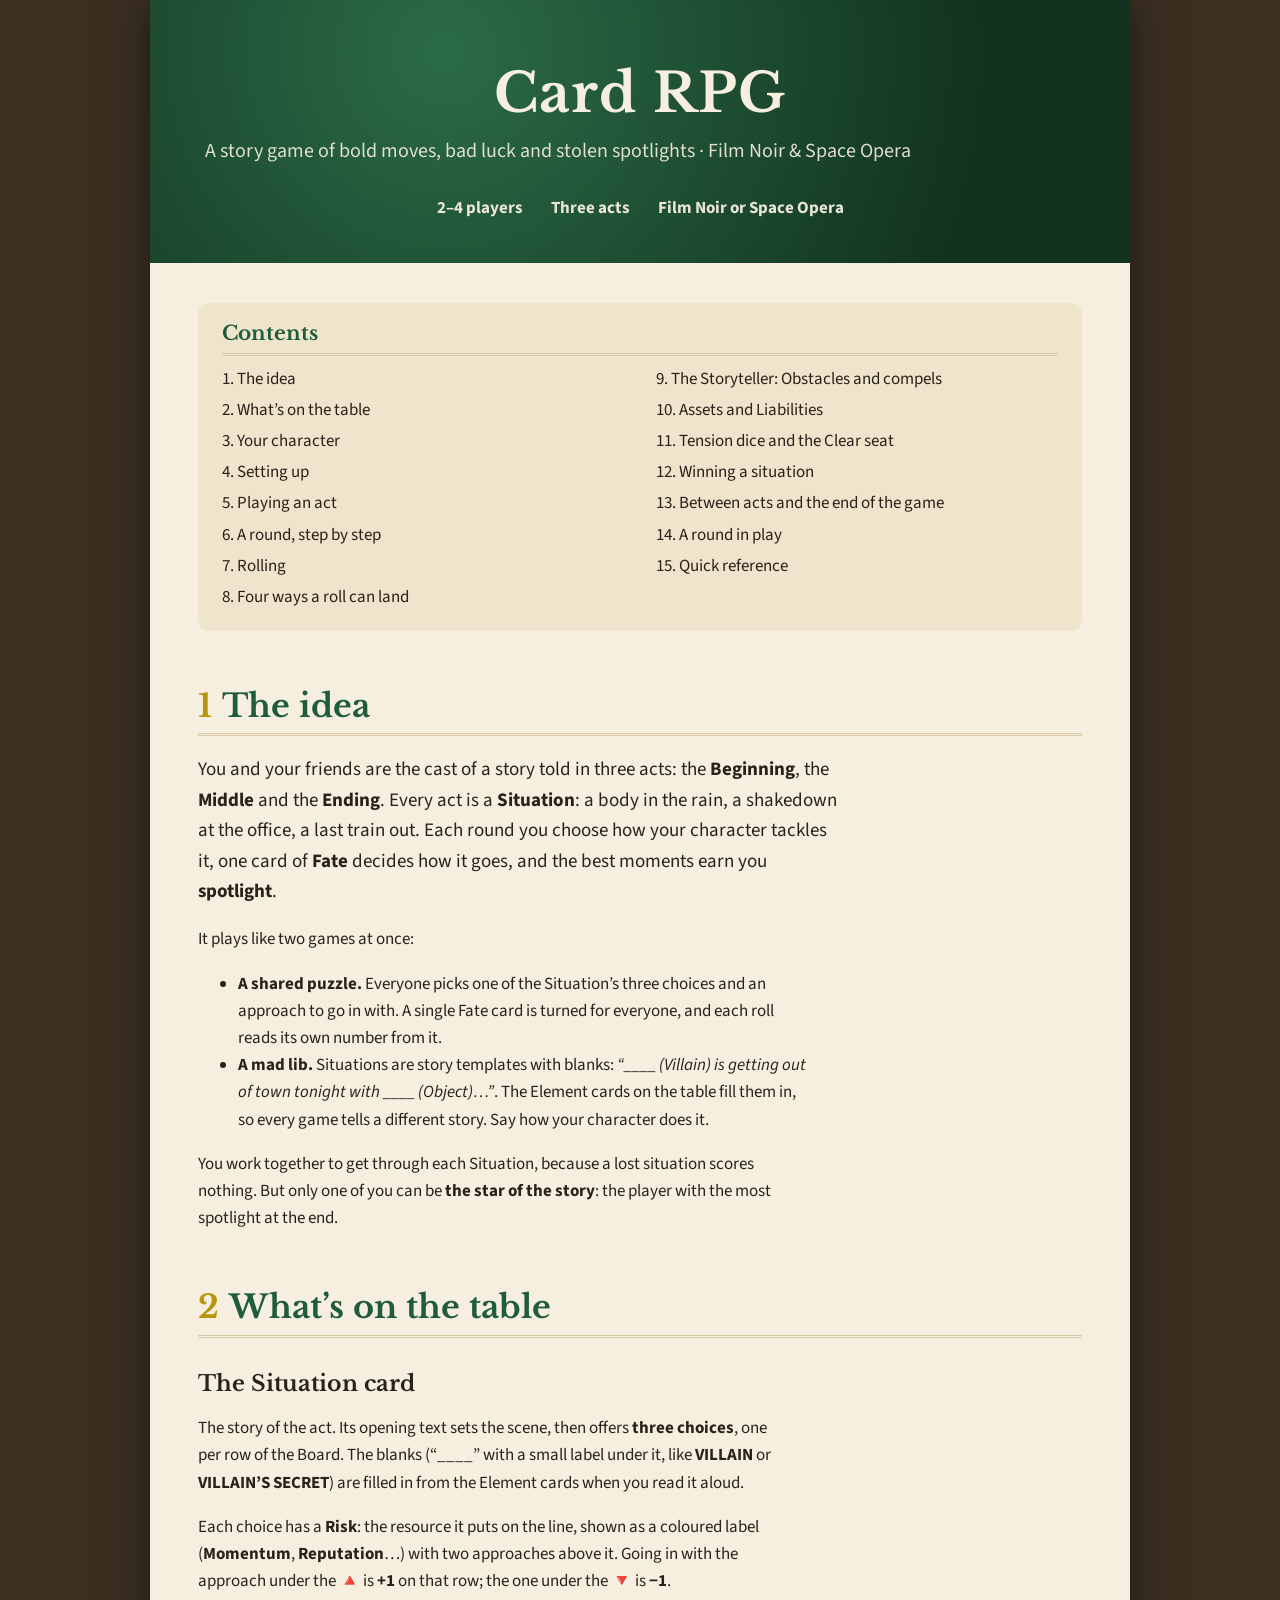
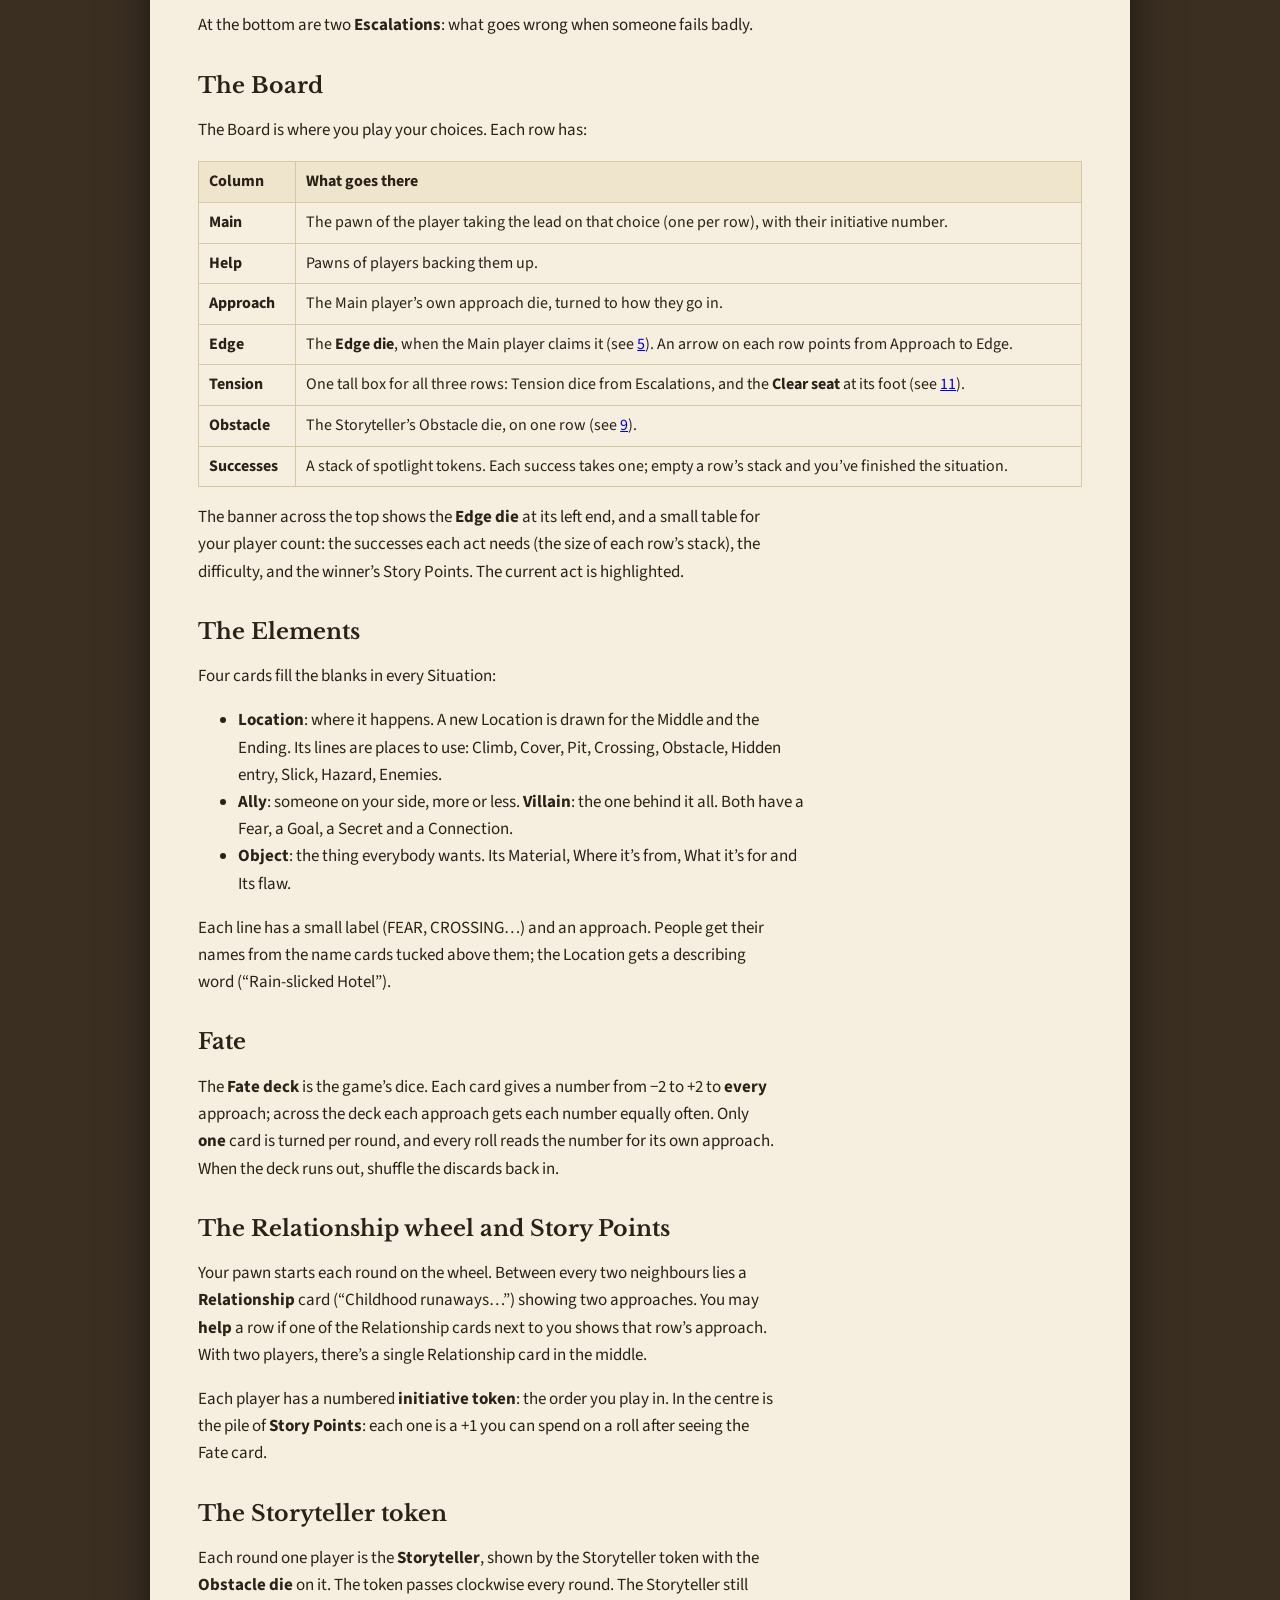
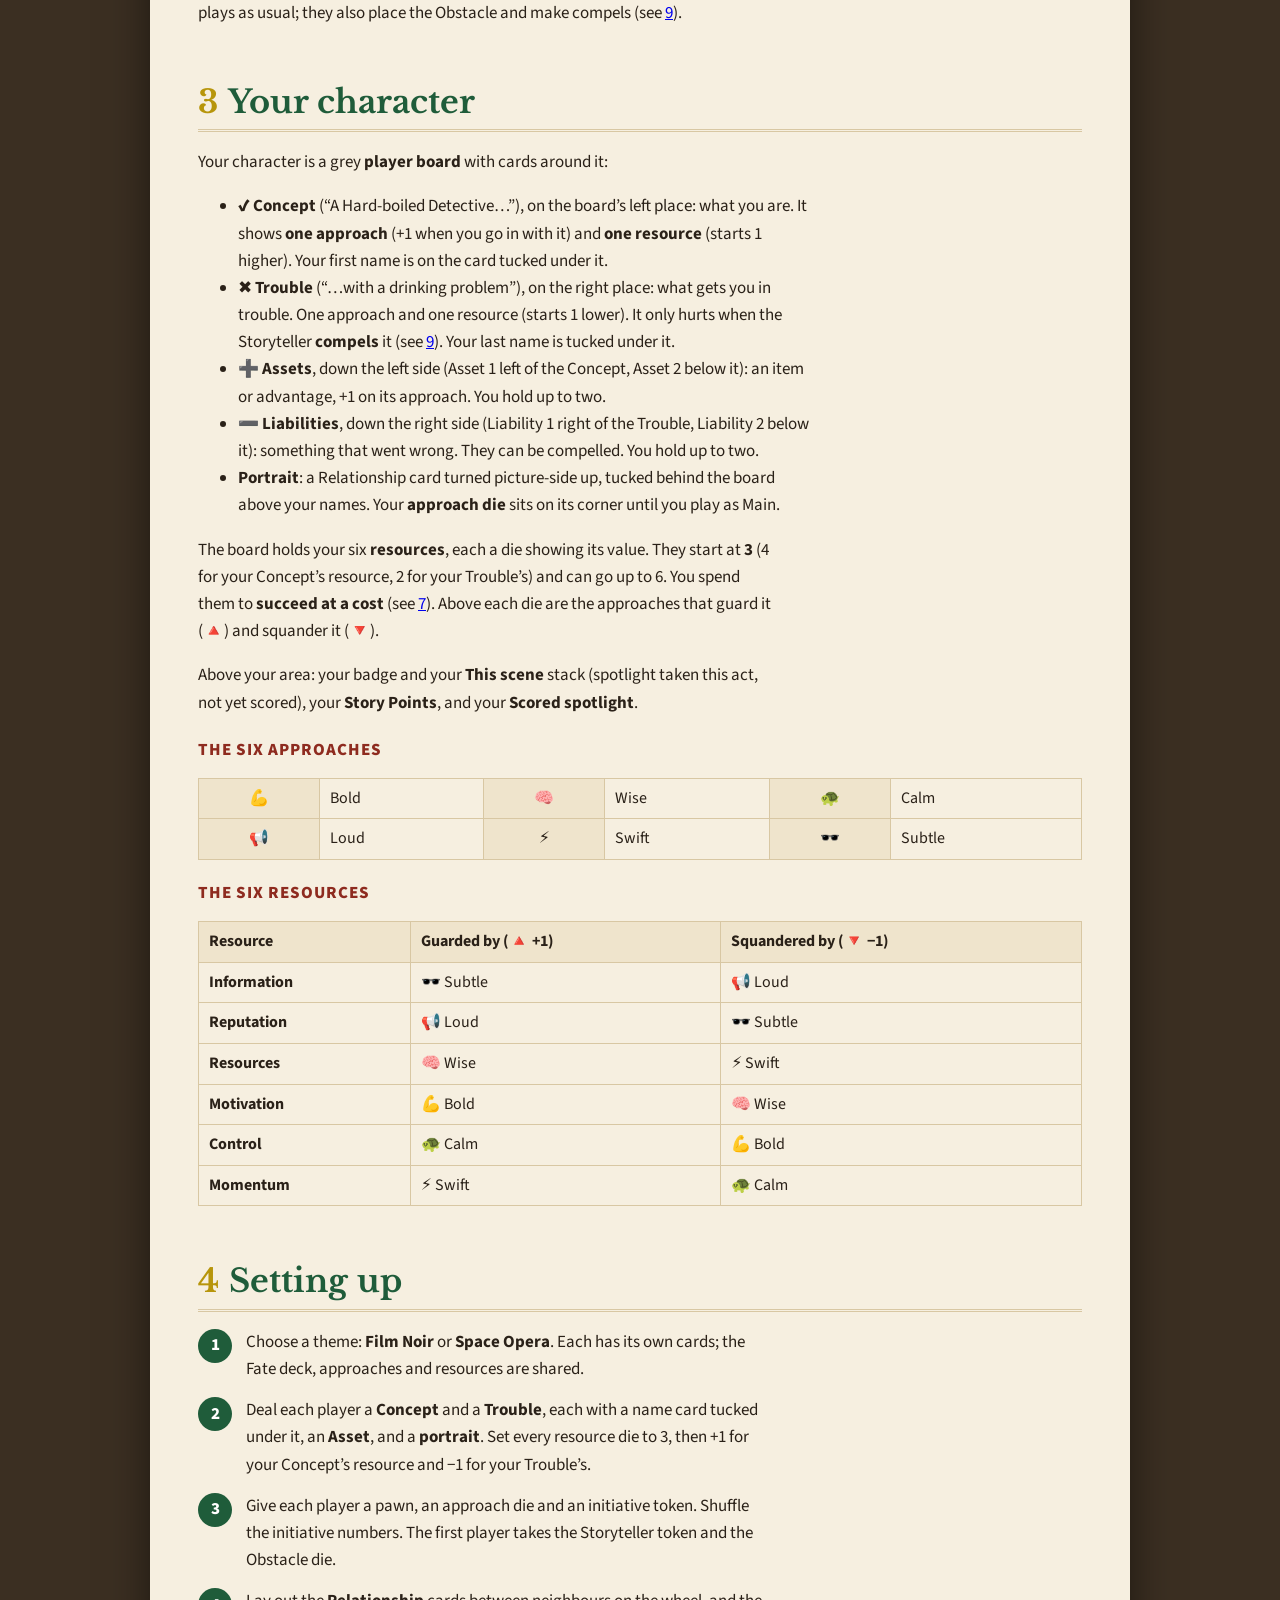
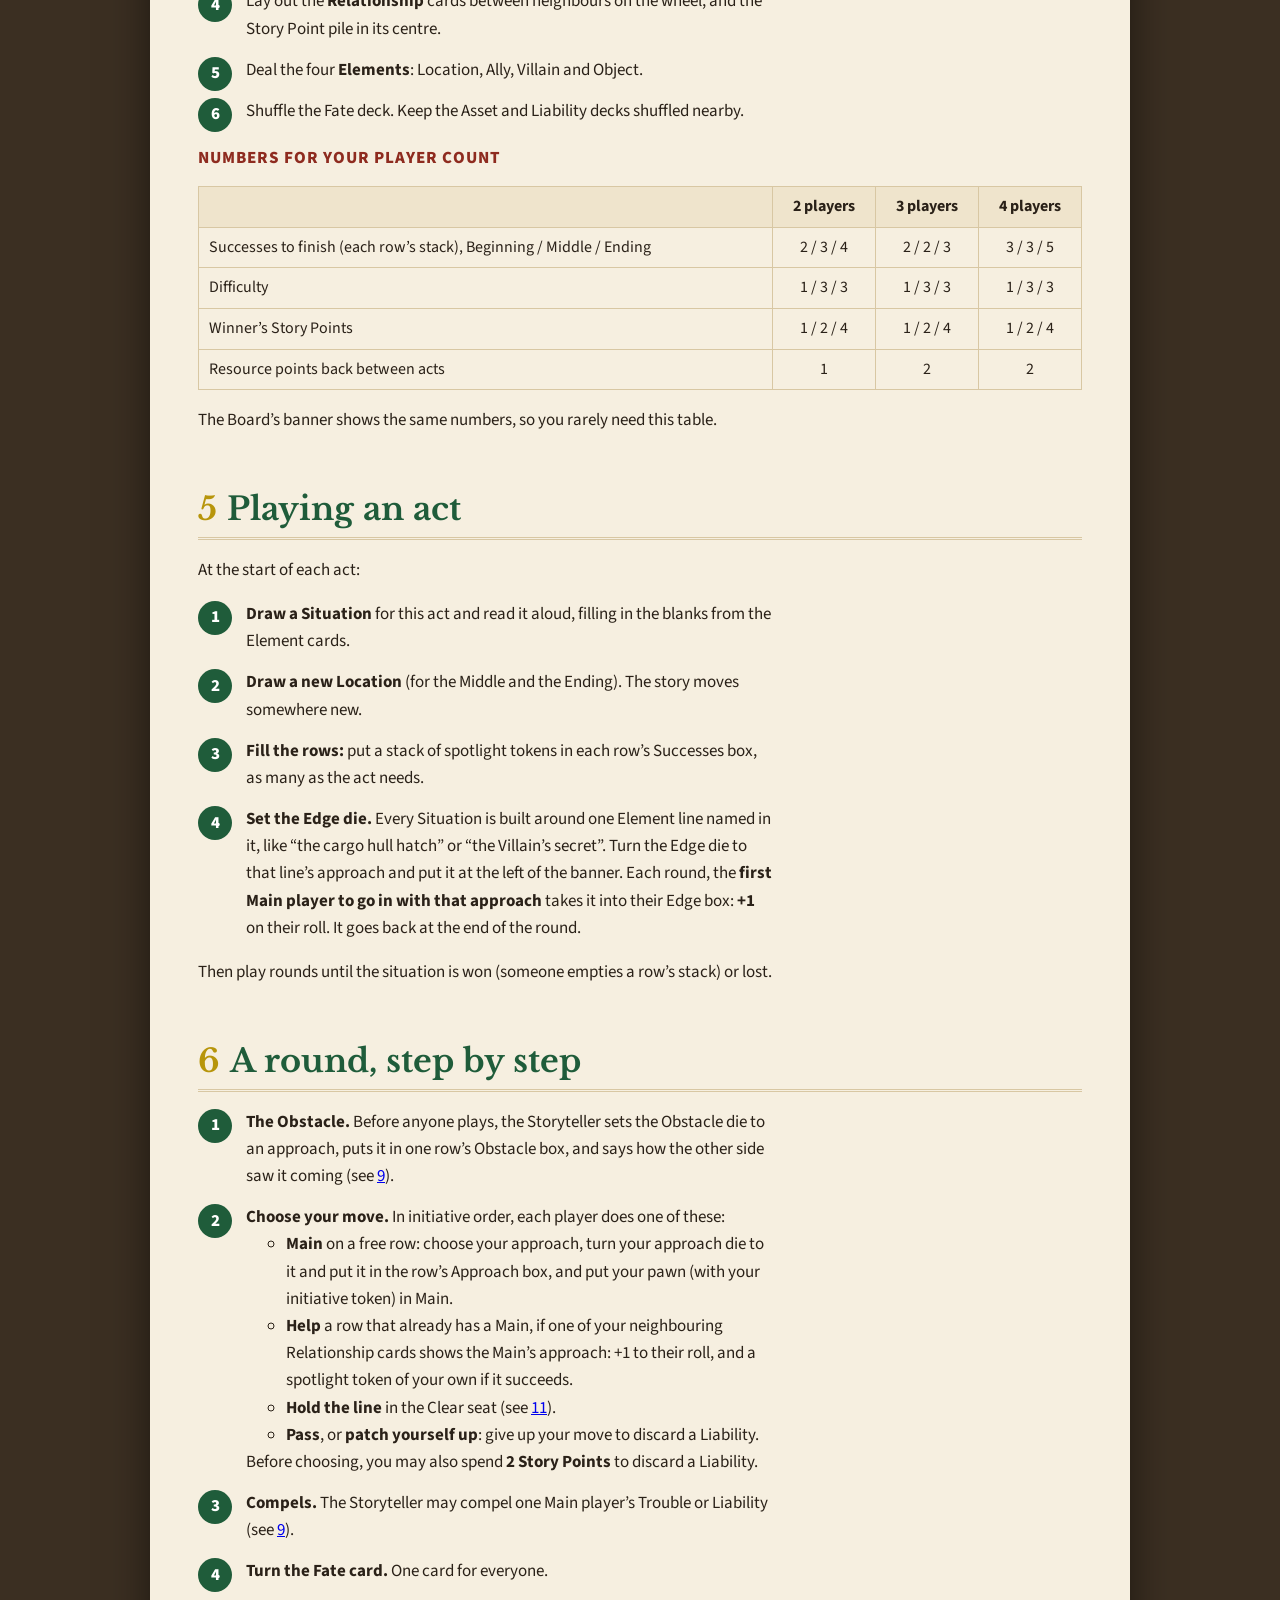
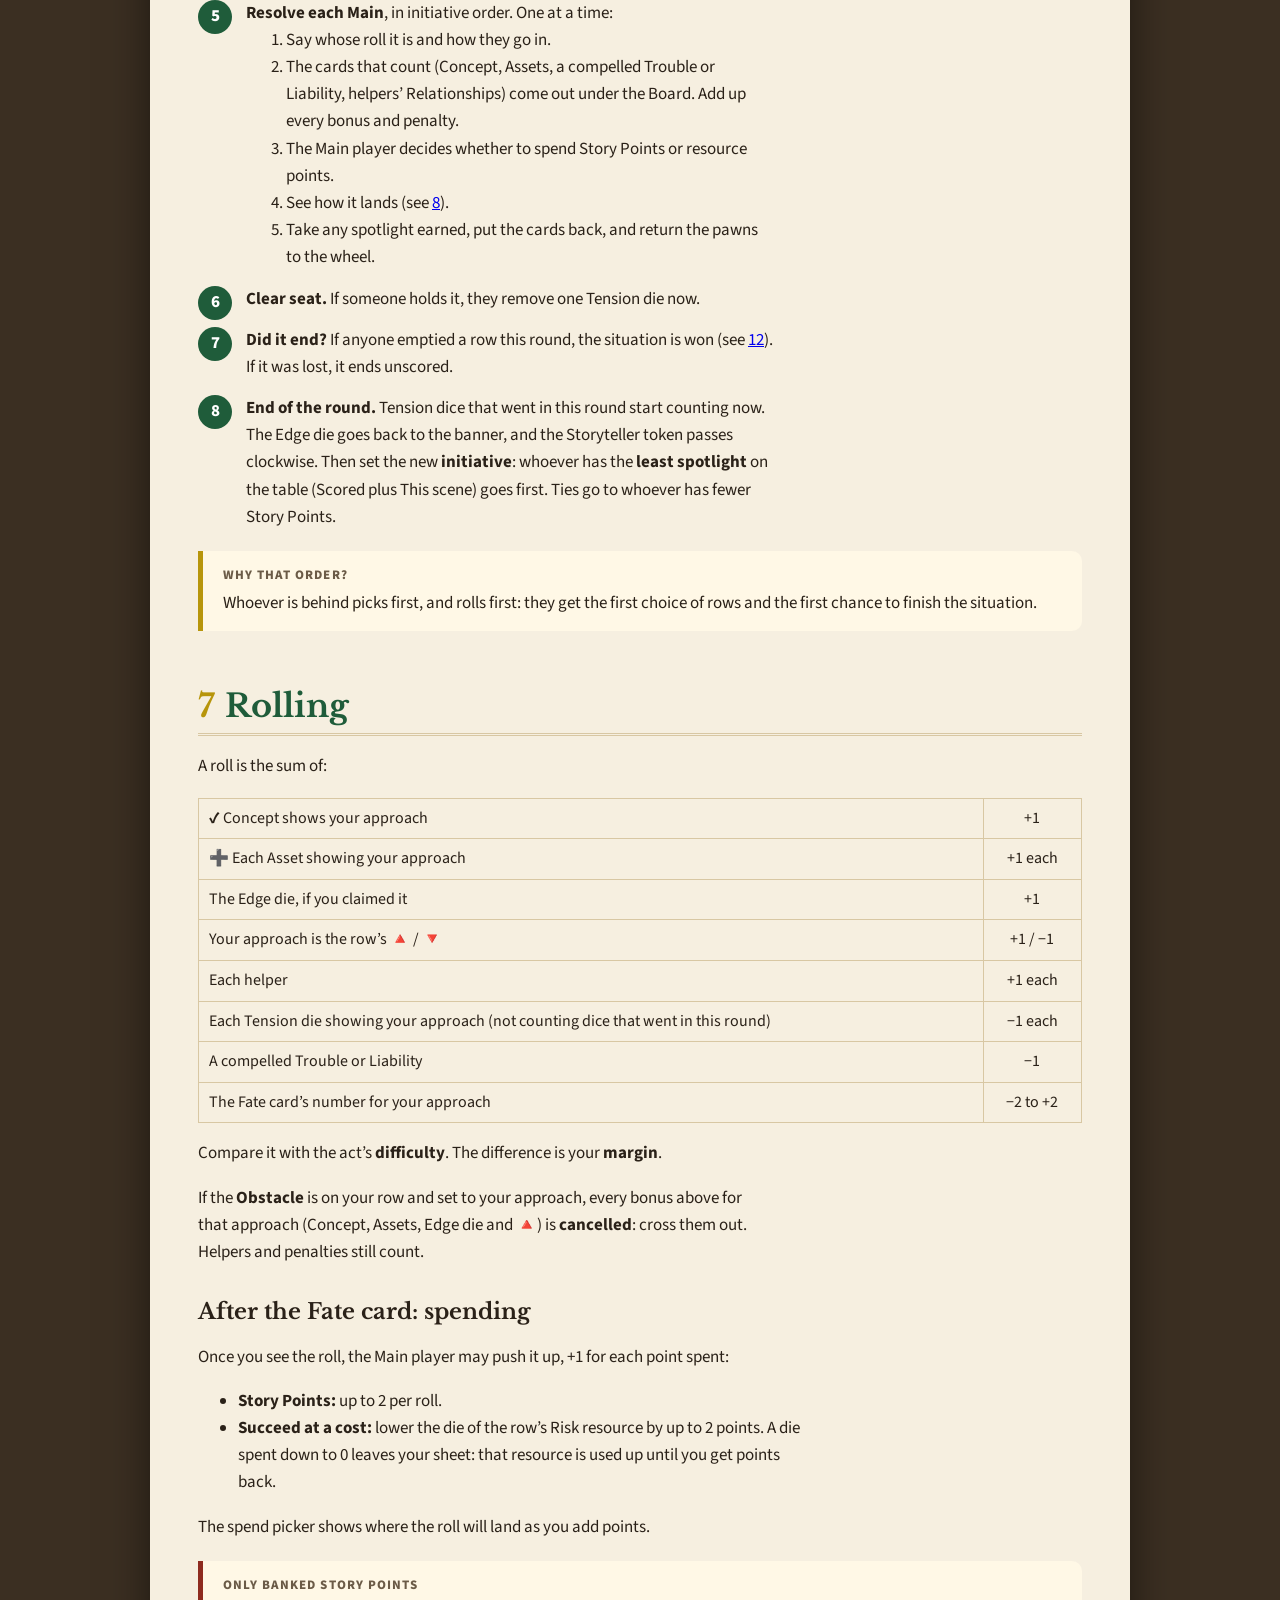
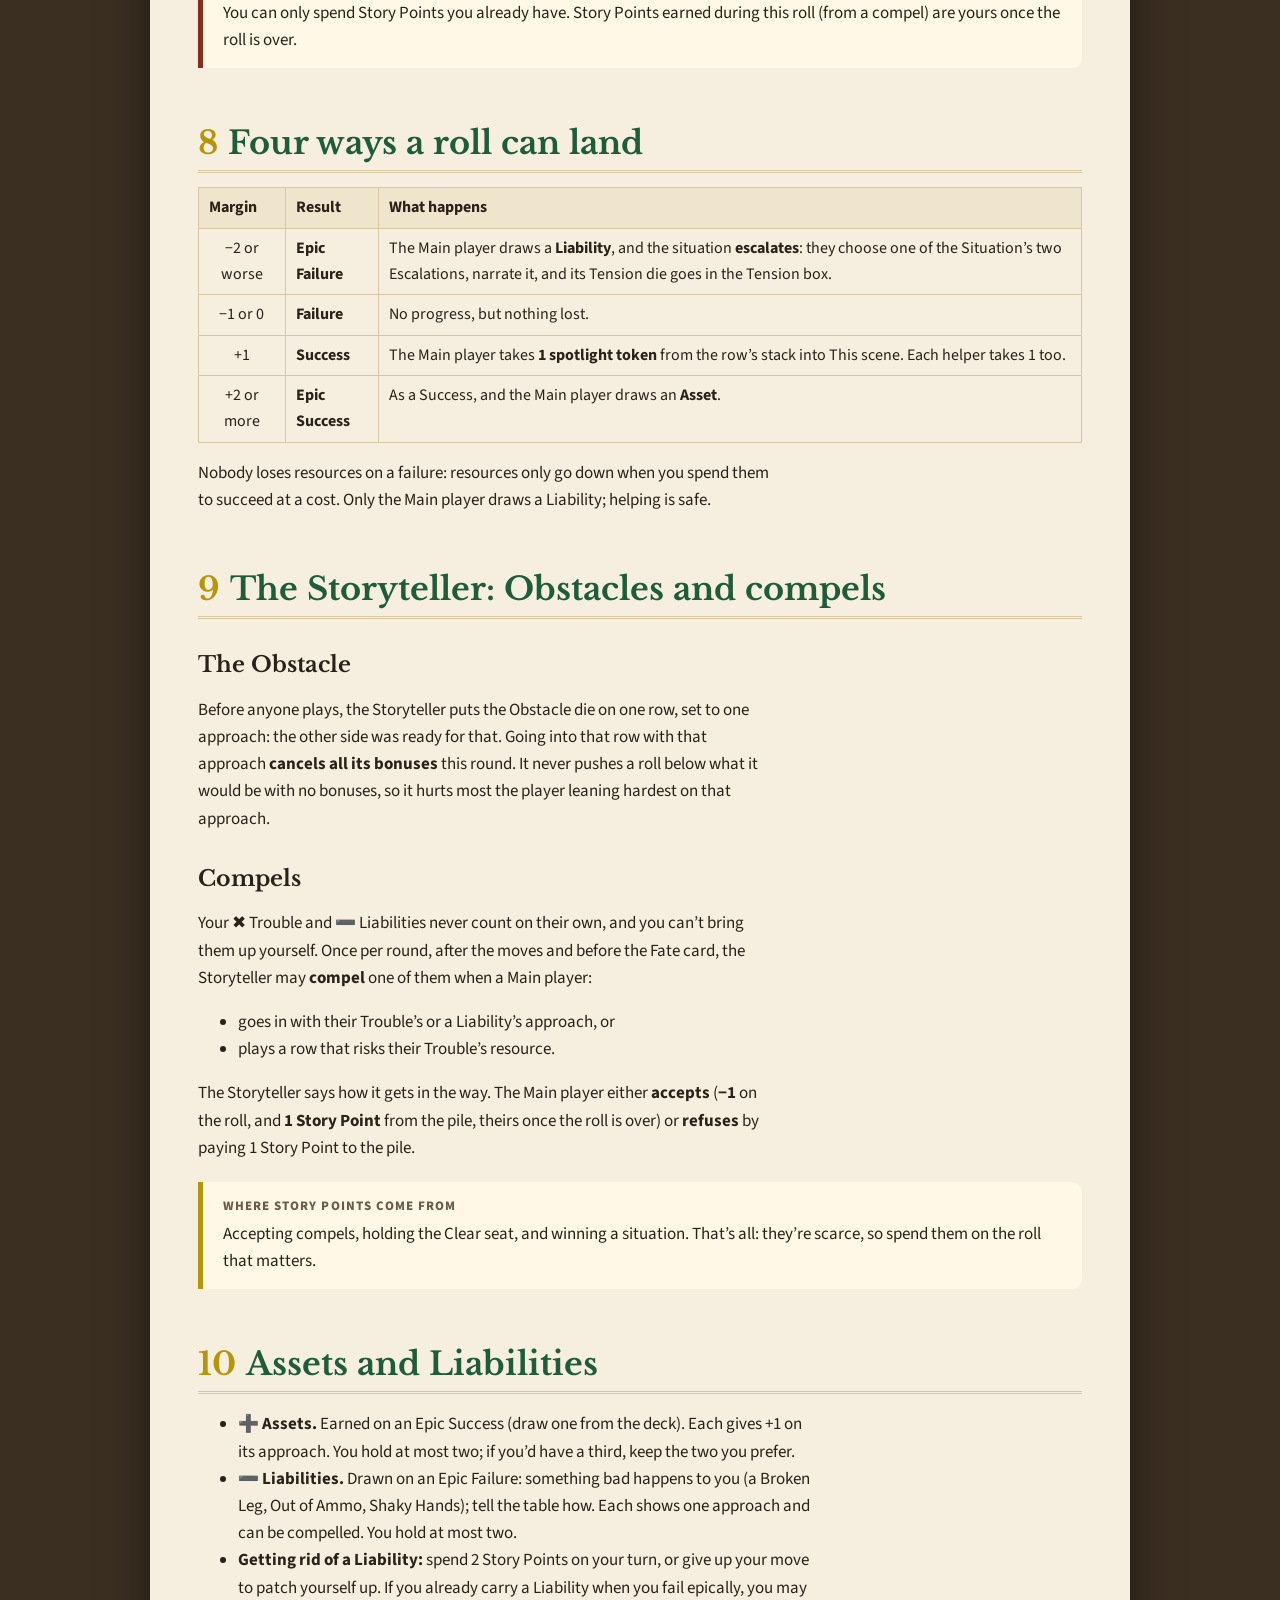
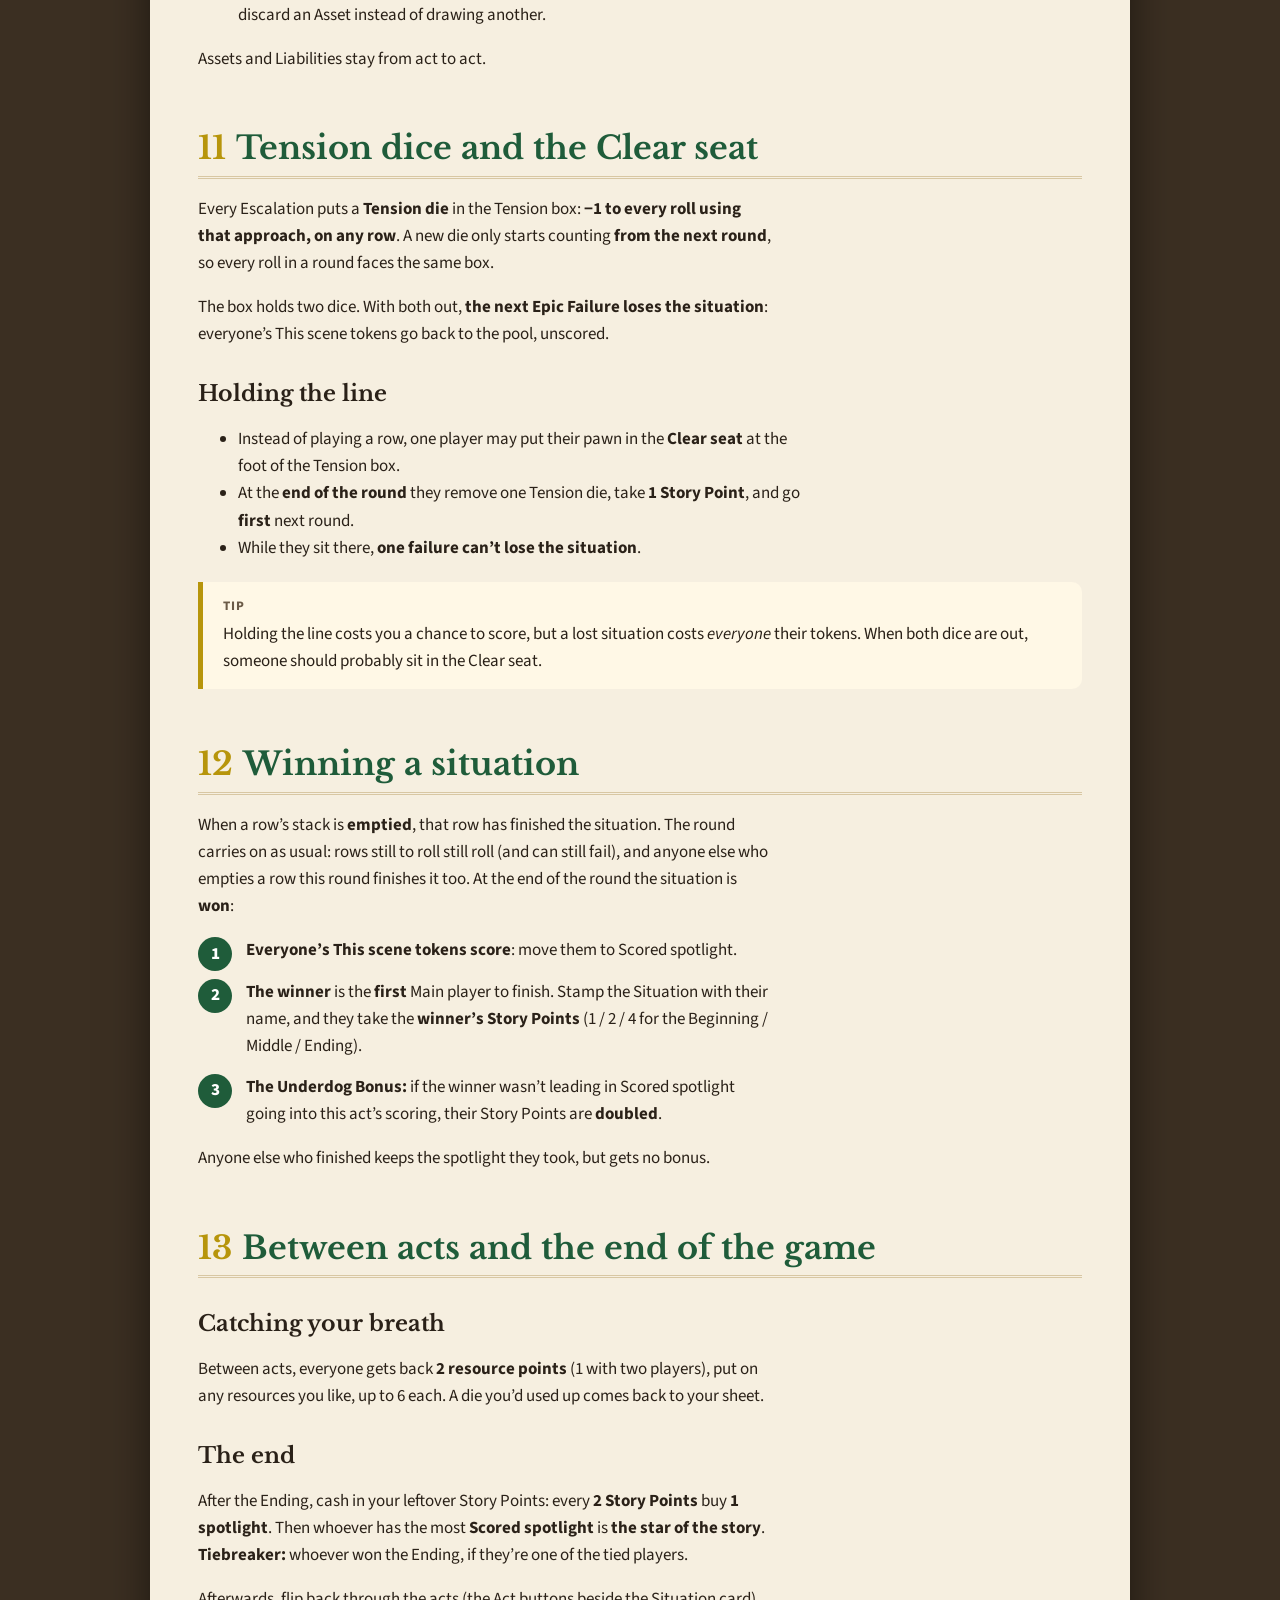
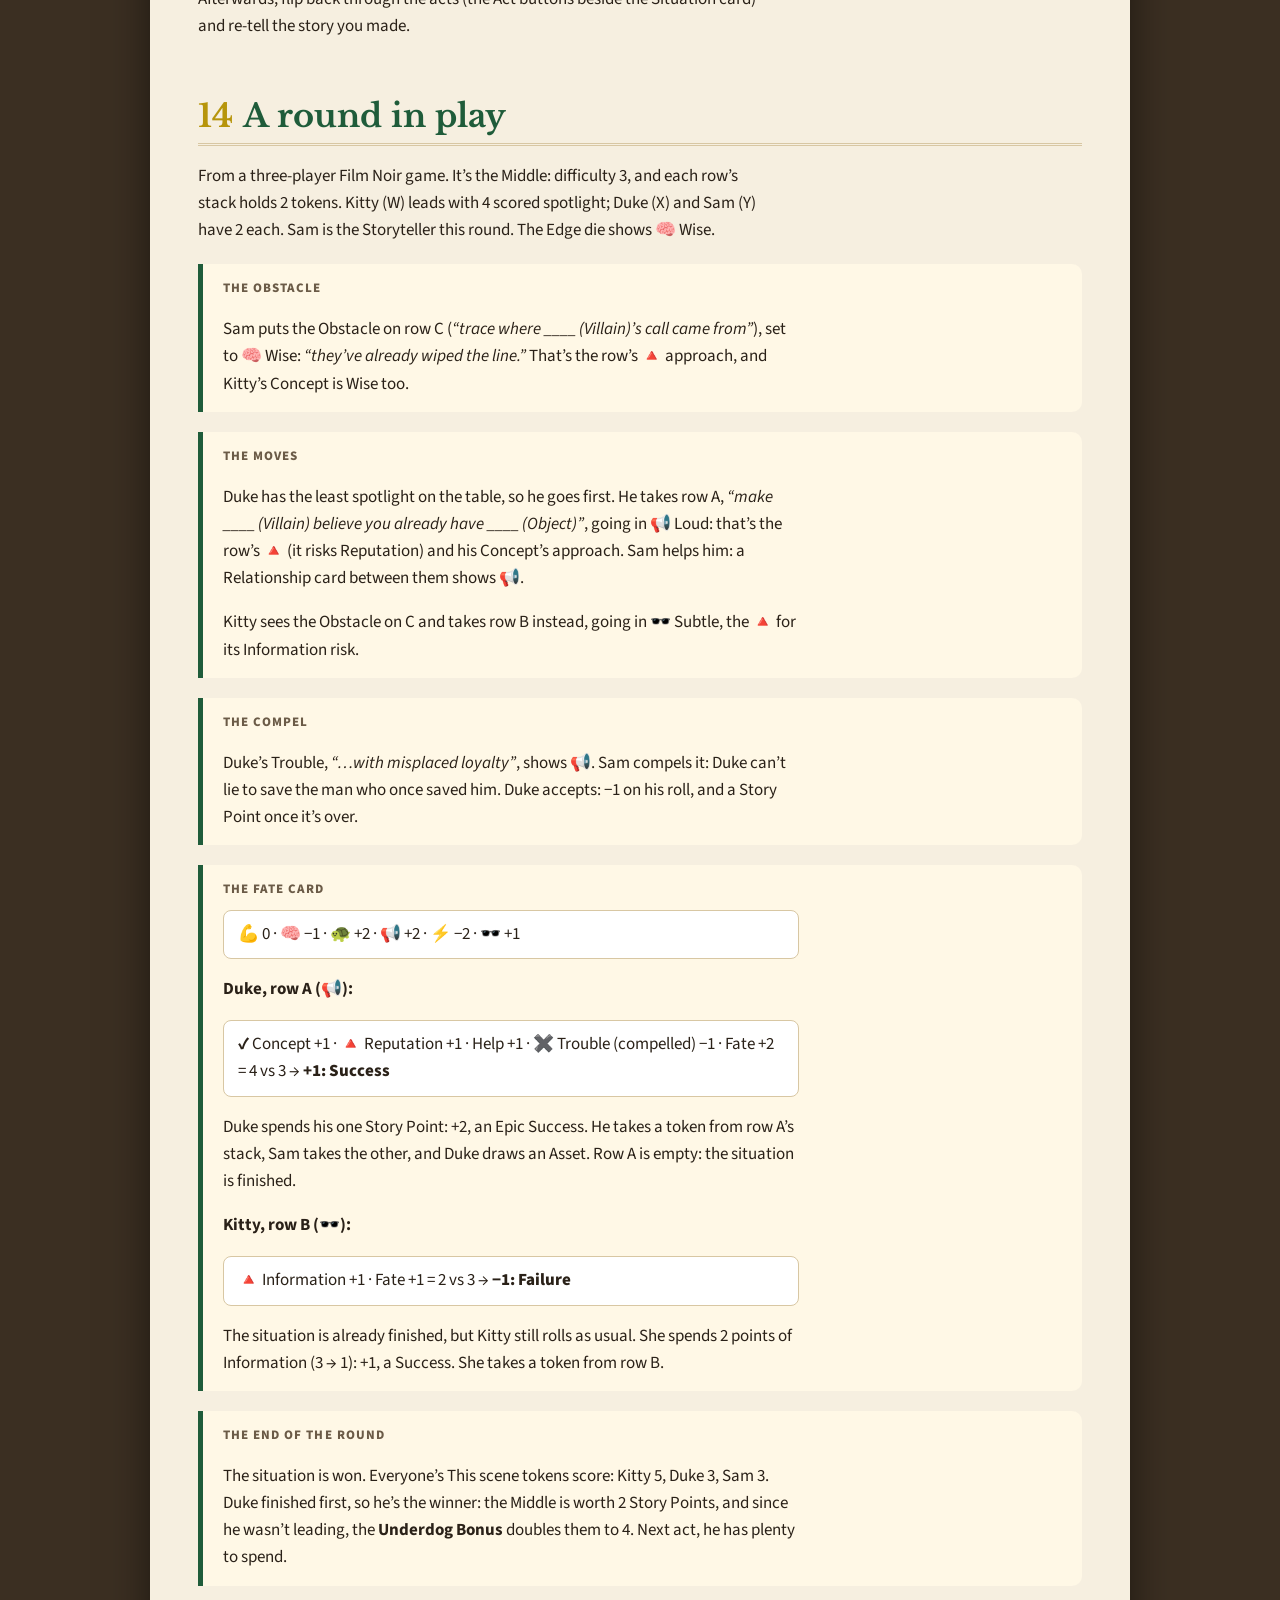
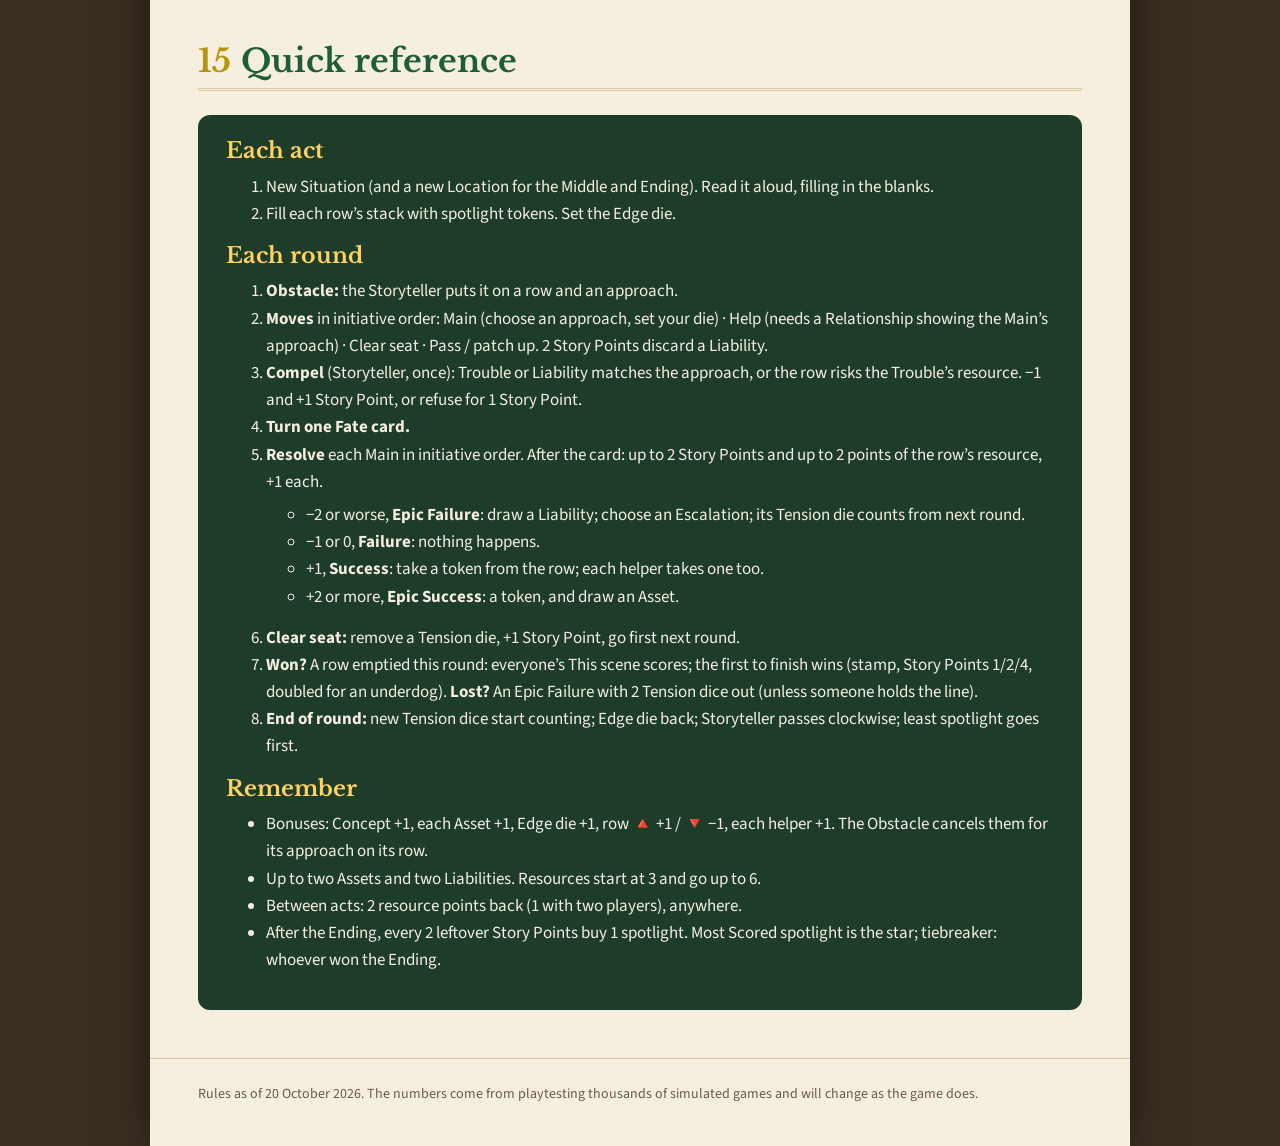
==== commit a70fc747: "Rewrite the rules manual for the current rules Co-Authored-By: Claude Opus 5.5 <noreply@anthropic.co" ====
--- a/manual.html
+++ b/manual.html
@@ -136,8 +136,7 @@
 
 <header class="cover">
   <h1>Card RPG</h1>
-  <p class="tag">A story game of bets, bad luck and stolen spotlights · Film Noir &amp; Space Opera</p>
-  <img src="manual-img/overview.png" alt="The whole table during a four-player game">
+  <p class="tag">A story game of bold moves, bad luck and stolen spotlights · Film Noir &amp; Space Opera</p>
   <div class="facts"><span>2–4 players</span><span>Three acts</span><span>Film Noir or Space Opera</span></div>
 </header>
 
@@ -151,25 +150,26 @@
   <a href="#setup">4. Setting up</a>
   <a href="#act">5. Playing an act</a>
   <a href="#round">6. A round, step by step</a>
-  <a href="#roll">7. Rolling: effort and the Fate card</a>
-  <a href="#results">8. Success, close call, failure</a>
-  <a href="#troubles">9. Troubles and Banes</a>
-  <a href="#minus">10. Minus dice and the Clear box</a>
-  <a href="#winning">11. Winning a situation</a>
-  <a href="#end">12. The end of the game</a>
-  <a href="#example">13. A round in play</a>
-  <a href="#quick">14. Quick reference</a>
+  <a href="#roll">7. Rolling</a>
+  <a href="#results">8. Four ways a roll can land</a>
+  <a href="#storyteller">9. The Storyteller: Obstacles and compels</a>
+  <a href="#cards">10. Assets and Liabilities</a>
+  <a href="#tension">11. Tension dice and the Clear seat</a>
+  <a href="#winning">12. Winning a situation</a>
+  <a href="#end">13. Between acts and the end of the game</a>
+  <a href="#example">14. A round in play</a>
+  <a href="#quick">15. Quick reference</a>
 </nav>
 
 <!-- ==================================================================== -->
 <h2 id="idea"><span class="num">1</span>The idea</h2>
 
-<p class="lead">You and your friends are the cast of a story told in three acts. Every act is a <b>Situation</b>: a body in the rain, a bridge chase, a showdown at the docks. Each round you bet your pawns on how your character will handle it, one card of <b>Fate</b> decides how it goes, and the best moments earn you <b>spotlight</b>.</p>
+<p class="lead">You and your friends are the cast of a story told in three acts: the <b>Beginning</b>, the <b>Middle</b> and the <b>Ending</b>. Every act is a <b>Situation</b>: a body in the rain, a shakedown at the office, a last train out. Each round you choose how your character tackles it, one card of <b>Fate</b> decides how it goes, and the best moments earn you <b>spotlight</b>.</p>
 
 <p>It plays like two games at once:</p>
 <ul>
-  <li><b>Roulette.</b> Everyone bets on a row (A, B or C), then a single Fate card is turned and every row reads its own number from it. Bold bets, cautious bets, helping a friend or stepping back to steady the scene are all on the table.</li>
-  <li><b>Mad Libs.</b> Situations are story templates with blanks like 🏠, 👿 or 😇. The Element cards on the table fill them in: <i>“A body turns up near the elevator shaft at the Rain-Slicked Hotel, clutching a clue to the emerald-green murder weapon.”</i> Every game tells a different story.</li>
+  <li><b>A shared puzzle.</b> Everyone picks one of the Situation’s three choices and an approach to go in with. A single Fate card is turned for everyone, and each roll reads its own number from it.</li>
+  <li><b>A mad lib.</b> Situations are story templates with blanks: <i>“____ (Villain) is getting out of town tonight with ____ (Object)…”</i>. The Element cards on the table fill them in, so every game tells a different story. Say how your character does it.</li>
 </ul>
 
 <p>You work together to get through each Situation, because a lost situation scores nothing. But only one of you can be <b>the star of the story</b>: the player with the most spotlight at the end.</p>
@@ -178,318 +178,294 @@
 <h2 id="table"><span class="num">2</span>What’s on the table</h2>
 
 <h3>The Situation card</h3>
-<div class="split wide-left">
-  <figure><img src="manual-img/situation.png" alt="A Situation card"><figcaption>Act I: “Body in the rain”. The three choices are marked with the shapes of the Board’s rows.</figcaption></figure>
-  <div>
-    <p>The story of the act. Its description sets the scene, then offers three choices. Each choice ends with its <b>approach</b> and, in brackets, the <b>resource at risk</b>: <i>“search the body fast, before they get here ⚡ (⌛)”</i> is a quick action that risks your time.</p>
-    <p>Each choice is marked with its row’s shape: <span class="shapes">▲ A · ■ B · ● C</span>. The same shapes are on the Board, so you can always tell which choice a row is.</p>
-    <p>At the bottom are two <b>Escalations</b>: what goes wrong when someone fails.</p>
-  </div>
-</div>
+<p>The story of the act. Its opening text sets the scene, then offers <b>three choices</b>, one per row of the Board. The blanks (“____” with a small label under it, like <b>VILLAIN</b> or <b>VILLAIN’S SECRET</b>) are filled in from the Element cards when you read it aloud.</p>
+<p>Each choice has a <b>Risk</b>: the resource it puts on the line, shown as a coloured label (<b>Momentum</b>, <b>Reputation</b>…) with two approaches above it. Going in with the approach under the <b>🔺</b> is <b>+1</b> on that row; the one under the <b>🔻</b> is <b>−1</b>.</p>
+<p>At the bottom are two <b>Escalations</b>: what goes wrong when someone fails badly.</p>
 
 <h3>The Board</h3>
-<figure><img src="manual-img/board.png" alt="The Board"><figcaption>The Board mid-round: three players have bet as Main, and two spotlight tokens are already on the Successes.</figcaption></figure>
-<p>The Board is where you bet. Each row (▲A, ■B, ●C) has:</p>
+<p>The Board is where you play your choices. Each row has:</p>
 <table>
   <tr><th>Column</th><th>What goes there</th></tr>
-  <tr><td><b>Main</b></td><td>The pawn of the player taking the lead on that choice. One per row.</td></tr>
+  <tr><td><b>Main</b></td><td>The pawn of the player taking the lead on that choice (one per row), with their initiative number.</td></tr>
   <tr><td><b>Help</b></td><td>Pawns of players backing them up.</td></tr>
-  <tr><td><b>Approach</b></td><td>The row’s approach: which Fate number the row reads.</td></tr>
-  <tr><td><b>Minus</b></td><td>The Minus box for Escalation dice (rows A–B), and the <b>Clear</b> box under it (row C).</td></tr>
-  <tr><td><b>Risk</b></td><td>The resource lost on a failure.</td></tr>
-  <tr><td><b>Successes</b></td><td>Spotlight tokens earned on that row. Enough of them wins the situation.</td></tr>
-</table>
-<p>The banner across the top shows how many successes win (one per player), the <b>Scene die</b> (the green die on the left, see <a href="#act">5</a>), and a small table of the numbers for your player count: difficulty, Edge at the start of each act and the act-win bonus. The current act is highlighted.</p>
+  <tr><td><b>Approach</b></td><td>The Main player’s own approach die, turned to how they go in.</td></tr>
+  <tr><td><b>Edge</b></td><td>The <b>Edge die</b>, when the Main player claims it (see <a href="#act">5</a>). An arrow on each row points from Approach to Edge.</td></tr>
+  <tr><td><b>Tension</b></td><td>One tall box for all three rows: Tension dice from Escalations, and the <b>Clear seat</b> at its foot (see <a href="#tension">11</a>).</td></tr>
+  <tr><td><b>Obstacle</b></td><td>The Storyteller’s Obstacle die, on one row (see <a href="#storyteller">9</a>).</td></tr>
+  <tr><td><b>Successes</b></td><td>A stack of spotlight tokens. Each success takes one; empty a row’s stack and you’ve finished the situation.</td></tr>
+</table>
+<p>The banner across the top shows the <b>Edge die</b> at its left end, and a small table for your player count: the successes each act needs (the size of each row’s stack), the difficulty, and the winner’s Story Points. The current act is highlighted.</p>
 
 <h3>The Elements</h3>
-<div class="split">
-  <figure><img src="manual-img/elements.png" alt="Element cards"><figcaption>MacGuffin, Ally, Villain and Location, each with a name card tucked above it.</figcaption></figure>
-  <div>
-    <p>Four cards fill the blanks in every Situation:</p>
-    <ul>
-      <li>🛠️ <b>MacGuffin</b>: the thing everybody wants.</li>
-      <li>😇 <b>Ally</b>: someone on your side, more or less.</li>
-      <li>👿 <b>Villain</b>: the one behind it all.</li>
-      <li>🏠 <b>Location</b>: where it happens. A new Location is drawn at the start of every act.</li>
-    </ul>
-    <p>Each card has <b>lines</b>, each with an icon and an approach. A Situation can name a line directly: 👿🔒 is the Villain’s secret, 🌉 is the Location’s crossing. When you read a Situation aloud, fill each symbol in from these cards.</p>
-  </div>
-</div>
+<p>Four cards fill the blanks in every Situation:</p>
+<ul>
+  <li><b>Location</b>: where it happens. A new Location is drawn for the Middle and the Ending. Its lines are places to use: Climb, Cover, Pit, Crossing, Obstacle, Hidden entry, Slick, Hazard, Enemies.</li>
+  <li><b>Ally</b>: someone on your side, more or less. <b>Villain</b>: the one behind it all. Both have a Fear, a Goal, a Secret and a Connection.</li>
+  <li><b>Object</b>: the thing everybody wants. Its Material, Where it’s from, What it’s for and Its flaw.</li>
+</ul>
+<p>Each line has a small label (FEAR, CROSSING…) and an approach. People get their names from the name cards tucked above them; the Location gets a describing word (“Rain-slicked Hotel”).</p>
 
 <h3>Fate</h3>
-<div class="split">
-  <figure class="small"><img src="manual-img/fate-card.png" alt="A Fate card"><figcaption>One Fate card: a number for every approach.</figcaption></figure>
-  <div>
-    <p>The <b>Fate deck</b> is the game’s dice. Each card gives a number from −2 to +2 to <b>every</b> approach. Only <b>one</b> card is turned per round, and every row reads the number for its own approach.</p>
-    <p>The deck sits right of the Board, with its discard pile underneath. When it runs out, shuffle the discards back in.</p>
-  </div>
-</div>
-
-<h3>The Relationship wheel and Edge</h3>
-<div class="split">
-  <figure><img src="manual-img/wheel.png" alt="The Relationship wheel"><figcaption>The wheel: pawns, initiative tokens (one flipped to OUT), Relationship cards and the Edge pile in the middle.</figcaption></figure>
-  <div>
-    <p>Your pawn starts each round on the wheel. Between every two neighbours lies a <b>Relationship</b> card (“Childhood runaways…”) showing two approaches. You may <b>help</b> on a row whose approach is on one of the Relationship cards next to you. With two players, there’s a single Relationship card in the middle.</p>
-    <p>Each player has a numbered <b>initiative token</b>: the order you bet in. Its back says <b>OUT</b>, for a player losing their turn (see <a href="#results">8</a>).</p>
-    <p>In the centre is the shared <b>Edge</b> pile. Each Edge token is a +1 you can spend on a roll after seeing the Fate card. Its label shows how many are left.</p>
-  </div>
-</div>
+<p>The <b>Fate deck</b> is the game’s dice. Each card gives a number from −2 to +2 to <b>every</b> approach; across the deck each approach gets each number equally often. Only <b>one</b> card is turned per round, and every roll reads the number for its own approach. When the deck runs out, shuffle the discards back in.</p>
+
+<h3>The Relationship wheel and Story Points</h3>
+<p>Your pawn starts each round on the wheel. Between every two neighbours lies a <b>Relationship</b> card (“Childhood runaways…”) showing two approaches. You may <b>help</b> a row if one of the Relationship cards next to you shows that row’s approach. With two players, there’s a single Relationship card in the middle.</p>
+<p>Each player has a numbered <b>initiative token</b>: the order you play in. In the centre is the pile of <b>Story Points</b>: each one is a +1 you can spend on a roll after seeing the Fate card.</p>
+
+<h3>The Storyteller token</h3>
+<p>Each round one player is the <b>Storyteller</b>, shown by the Storyteller token with the <b>Obstacle die</b> on it. The token passes clockwise every round. The Storyteller still plays as usual; they also place the Obstacle and make compels (see <a href="#storyteller">9</a>).</p>
 
 <!-- ==================================================================== -->
 <h2 id="characters"><span class="num">3</span>Your character</h2>
-<div class="split">
-  <figure><img src="manual-img/character.png" alt="A character"><figcaption>Duke Dietrich, a Hard-boiled Detective with a drinking problem, wearing a coal-black Trench Coat. The “+1” beside the X badge means the Scene favours him.</figcaption></figure>
-  <div>
-    <p>Your character is built from cards, and their names come from the name cards tucked above:</p>
-    <ul>
-      <li><b>➕ Concept</b> (“A Hard-boiled Detective”): what you are. <b>+1</b> to any roll using one of its two approaches. Its resource starts 1 higher.</li>
-      <li><b>➖ Trouble</b> (“…with a drinking problem”): what gets you in trouble. It never costs you anything unless it’s <b>invoked</b> or <b>compelled</b> (see <a href="#troubles">9</a>). Its resource starts 1 lower.</li>
-      <li><b>✔️ Boon</b> (“Trench Coat”): an item or edge. <b>+1</b> to rolls using its approach. You can trade up to a better one, or burn it to get out of trouble (see <a href="#results">8</a> and <a href="#troubles">9</a>).</li>
-      <li><b>✖️ Bane</b>: an empty slot until something goes wrong (see <a href="#troubles">9</a>).</li>
-      <li><b>Portrait</b>: a Relationship card turned face-down.</li>
-    </ul>
-    <p>The grey sheet holds your six <b>resources</b>, each a die showing its value: 🩸 health, 📦 gear, ⌛ time, 🎯 focus, ⭐ reputation and 🔥 motivation. Each starts at 2.</p>
-    <p>Above your portrait is your stack of <b>spotlight</b> tokens. Below your sheet are your banked <b>Edge</b> and your <b>Scored spotlight</b>.</p>
-  </div>
-</div>
+<p>Your character is a grey <b>player board</b> with cards around it:</p>
+<ul>
+  <li><b>✔️ Concept</b> (“A Hard-boiled Detective…”), on the board’s left place: what you are. It shows <b>one approach</b> (+1 when you go in with it) and <b>one resource</b> (starts 1 higher). Your first name is on the card tucked under it.</li>
+  <li><b>✖️ Trouble</b> (“…with a drinking problem”), on the right place: what gets you in trouble. One approach and one resource (starts 1 lower). It only hurts when the Storyteller <b>compels</b> it (see <a href="#storyteller">9</a>). Your last name is tucked under it.</li>
+  <li><b>➕ Assets</b>, down the left side (Asset 1 left of the Concept, Asset 2 below it): an item or advantage, +1 on its approach. You hold up to two.</li>
+  <li><b>➖ Liabilities</b>, down the right side (Liability 1 right of the Trouble, Liability 2 below it): something that went wrong. They can be compelled. You hold up to two.</li>
+  <li><b>Portrait</b>: a Relationship card turned picture-side up, tucked behind the board above your names. Your <b>approach die</b> sits on its corner until you play as Main.</li>
+</ul>
+<p>The board holds your six <b>resources</b>, each a die showing its value. They start at <b>3</b> (4 for your Concept’s resource, 2 for your Trouble’s) and can go up to 6. You spend them to <b>succeed at a cost</b> (see <a href="#roll">7</a>). Above each die are the approaches that guard it (🔺) and squander it (🔻).</p>
+<p>Above your area: your badge and your <b>This scene</b> stack (spotlight taken this act, not yet scored), your <b>Story Points</b>, and your <b>Scored spotlight</b>.</p>
 
 <h4>The six approaches</h4>
 <table>
-  <tr><th class="c">💪</th><td>Forceful</td><th class="c">🧠</th><td>Clever</td><th class="c">🐢</th><td>Careful</td></tr>
-  <tr><th class="c">📢</th><td>Flashy</td><th class="c">⚡</th><td>Quick</td><th class="c">🕶️</th><td>Sneaky</td></tr>
+  <tr><th class="c">💪</th><td>Bold</td><th class="c">🧠</th><td>Wise</td><th class="c">🐢</th><td>Calm</td></tr>
+  <tr><th class="c">📢</th><td>Loud</td><th class="c">⚡</th><td>Swift</td><th class="c">🕶️</th><td>Subtle</td></tr>
+</table>
+
+<h4>The six resources</h4>
+<table>
+  <tr><th>Resource</th><th>Guarded by (🔺 +1)</th><th>Squandered by (🔻 −1)</th></tr>
+  <tr><td><b>Information</b></td><td>🕶️ Subtle</td><td>📢 Loud</td></tr>
+  <tr><td><b>Reputation</b></td><td>📢 Loud</td><td>🕶️ Subtle</td></tr>
+  <tr><td><b>Resources</b></td><td>🧠 Wise</td><td>⚡ Swift</td></tr>
+  <tr><td><b>Motivation</b></td><td>💪 Bold</td><td>🧠 Wise</td></tr>
+  <tr><td><b>Control</b></td><td>🐢 Calm</td><td>💪 Bold</td></tr>
+  <tr><td><b>Momentum</b></td><td>⚡ Swift</td><td>🐢 Calm</td></tr>
 </table>
 
 <!-- ==================================================================== -->
 <h2 id="setup"><span class="num">4</span>Setting up</h2>
 <ol class="steps">
   <li>Choose a theme: <b>Film Noir</b> or <b>Space Opera</b>. Each has its own cards; the Fate deck, approaches and resources are shared.</li>
-  <li>Deal each player a <b>Concept</b>, a <b>Trouble</b> and a <b>Boon</b>, with name cards tucked above them, and a face-down Relationship card as a <b>portrait</b>. Set each resource die to 2, then +1 for the resource on your Concept and −1 for the one on your Trouble.</li>
-  <li>Give each player 20 <b>spotlight</b> tokens in their colour, a pawn and an initiative token. Shuffle the initiative numbers.</li>
-  <li>Lay out the <b>Relationship</b> cards between neighbours on the wheel, and the Edge pile in its centre.</li>
-  <li>Deal the four <b>Elements</b>: MacGuffin, Ally, Villain and Location.</li>
-  <li>Shuffle the Fate deck. Keep the <b>Bane</b> deck shuffled nearby; it isn’t on the table until someone needs it.</li>
+  <li>Deal each player a <b>Concept</b> and a <b>Trouble</b>, each with a name card tucked under it, an <b>Asset</b>, and a <b>portrait</b>. Set every resource die to 3, then +1 for your Concept’s resource and −1 for your Trouble’s.</li>
+  <li>Give each player a pawn, an approach die and an initiative token. Shuffle the initiative numbers. The first player takes the Storyteller token and the Obstacle die.</li>
+  <li>Lay out the <b>Relationship</b> cards between neighbours on the wheel, and the Story Point pile in its centre.</li>
+  <li>Deal the four <b>Elements</b>: Location, Ally, Villain and Object.</li>
+  <li>Shuffle the Fate deck. Keep the Asset and Liability decks shuffled nearby.</li>
 </ol>
 
 <h4>Numbers for your player count</h4>
 <table>
   <tr><th></th><th class="c">2 players</th><th class="c">3 players</th><th class="c">4 players</th></tr>
-  <tr><td>Successes on one row to win</td><td class="c">2</td><td class="c">3</td><td class="c">4</td></tr>
-  <tr><td>Difficulty, Act I / II / III</td><td class="c">1 / 2 / <b>4</b></td><td class="c">1 / 2 / 3</td><td class="c">1 / 2 / 3</td></tr>
-  <tr><td>Edge for everyone as each act begins</td><td class="c">0 / 0 / 2</td><td class="c">2 / 1 / 1</td><td class="c">1 / 0 / 1</td></tr>
-  <tr><td>Act-win bonus: winner (and each other player on the row)</td><td class="c">2 · 3 (1) · 4 (2)</td><td class="c">2 · 2 (1) · 4 (2)</td><td class="c">2 · 3 (1) · 4 (2)</td></tr>
+  <tr><td>Successes to finish (each row’s stack), Beginning / Middle / Ending</td><td class="c">2 / 3 / 4</td><td class="c">2 / 2 / 3</td><td class="c">3 / 3 / 5</td></tr>
+  <tr><td>Difficulty</td><td class="c">1 / 3 / 3</td><td class="c">1 / 3 / 3</td><td class="c">1 / 3 / 3</td></tr>
+  <tr><td>Winner’s Story Points</td><td class="c">1 / 2 / 4</td><td class="c">1 / 2 / 4</td><td class="c">1 / 2 / 4</td></tr>
+  <tr><td>Resource points back between acts</td><td class="c">1</td><td class="c">2</td><td class="c">2</td></tr>
 </table>
 <p>The Board’s banner shows the same numbers, so you rarely need this table.</p>
 
 <!-- ==================================================================== -->
 <h2 id="act"><span class="num">5</span>Playing an act</h2>
-<p>The game has three acts, each harder than the last. At the start of each act:</p>
+<p>At the start of each act:</p>
 <ol class="steps">
-  <li><b>Draw a Situation</b> for this act and read it aloud, filling in the symbols from the Element cards.</li>
-  <li><b>Draw a new Location</b> (from Act II on). The story moves somewhere new.</li>
-  <li><b>Set the Scene die.</b> Every Situation is built around one Element line named in its description, like “the elevator shaft” or “the Villain’s secret”. Set the green Scene die to that line’s approach. For the whole act, any character whose <b>Concept or Boon</b> shows that approach gets <b>+1 on any row</b> they bet on as Main. Mark their badge.</li>
-  <li><b>Take Edge</b>: everyone takes the act’s Edge from the pile.</li>
+  <li><b>Draw a Situation</b> for this act and read it aloud, filling in the blanks from the Element cards.</li>
+  <li><b>Draw a new Location</b> (for the Middle and the Ending). The story moves somewhere new.</li>
+  <li><b>Fill the rows:</b> put a stack of spotlight tokens in each row’s Successes box, as many as the act needs.</li>
+  <li><b>Set the Edge die.</b> Every Situation is built around one Element line named in it, like “the cargo hull hatch” or “the Villain’s secret”. Turn the Edge die to that line’s approach and put it at the left of the banner. Each round, the <b>first Main player to go in with that approach</b> takes it into their Edge box: <b>+1</b> on their roll. It goes back at the end of the round.</li>
 </ol>
-<p>Then play rounds until someone fills a row with successes (the situation is won) or the situation is lost.</p>
+<p>Then play rounds until the situation is won (someone empties a row’s stack) or lost.</p>
 
 <!-- ==================================================================== -->
 <h2 id="round"><span class="num">6</span>A round, step by step</h2>
 <ol class="steps">
-  <li><b>Bets.</b> In initiative order, each player puts their pawn in one place:
+  <li><b>The Obstacle.</b> Before anyone plays, the Storyteller sets the Obstacle die to an approach, puts it in one row’s Obstacle box, and says how the other side saw it coming (see <a href="#storyteller">9</a>).</li>
+  <li><b>Choose your move.</b> In initiative order, each player does one of these:
     <ul>
-      <li><b>Main</b> on a free row: you’ll make that roll.</li>
-      <li><b>Help</b> on a row that already has a Main, if one of your neighbouring Relationship cards shows that row’s approach. You add +1, you can spend your Edge on the roll, and you share both the reward and the risk.</li>
-      <li><b>Clear</b>: put your pawn in the Clear box to remove a Minus die at the end of the round (see <a href="#minus">10</a>).</li>
-      <li><b>Pass</b>, or <b>patch yourself up</b> instead: give up your bet to put your Bane back in the deck.</li>
+      <li><b>Main</b> on a free row: choose your approach, turn your approach die to it and put it in the row’s Approach box, and put your pawn (with your initiative token) in Main.</li>
+      <li><b>Help</b> a row that already has a Main, if one of your neighbouring Relationship cards shows the Main’s approach: +1 to their roll, and a spotlight token of your own if it succeeds.</li>
+      <li><b>Hold the line</b> in the Clear seat (see <a href="#tension">11</a>).</li>
+      <li><b>Pass</b>, or <b>patch yourself up</b>: give up your move to discard a Liability.</li>
     </ul>
-    A Main player may also <b>stake</b> up to 2 tokens from their Scored spotlight. If the roll succeeds, they get the stake back plus <b>double</b> (stake 2, bank 6). Otherwise the stake goes to the <b>Lost stakes</b> pile for good.
+    Before choosing, you may also spend <b>2 Story Points</b> to discard a Liability.
   </li>
-  <li><b>Troubles and Banes.</b> Before the Fate card, Main players may <b>invoke</b> their Trouble or Bane, and other players may <b>compel</b> them (see <a href="#troubles">9</a>).</li>
+  <li><b>Compels.</b> The Storyteller may compel one Main player’s Trouble or Liability (see <a href="#storyteller">9</a>).</li>
   <li><b>Turn the Fate card.</b> One card for everyone.</li>
-  <li><b>Resolve each row</b> that has a Main, A then B then C: add up the effort, spend Edge if you want, and compare with the difficulty (see <a href="#roll">7</a> and <a href="#results">8</a>). When a row is done, its pawns go back to the wheel, so the pawns still on the Board show who hasn’t gone yet.</li>
-  <li><b>Clear.</b> If someone is in the Clear box, they remove one Minus die now, take 1 Edge and go back to the wheel.</li>
-  <li><b>Check the situation:</b> is a row full (won), or has it been lost?</li>
-  <li><b>End of the round.</b> Minus dice that went in this round start counting now. Then set the new initiative: whoever placed the <b>fewest</b> spotlight tokens this round bets first next round. Break ties in favour of whoever has less spotlight overall, then whoever went earlier.</li>
+  <li><b>Resolve each Main</b>, in initiative order. One at a time:
+    <ol>
+      <li>Say whose roll it is and how they go in.</li>
+      <li>The cards that count (Concept, Assets, a compelled Trouble or Liability, helpers’ Relationships) come out under the Board. Add up every bonus and penalty.</li>
+      <li>The Main player decides whether to spend Story Points or resource points.</li>
+      <li>See how it lands (see <a href="#results">8</a>).</li>
+      <li>Take any spotlight earned, put the cards back, and return the pawns to the wheel.</li>
+    </ol>
+  </li>
+  <li><b>Clear seat.</b> If someone holds it, they remove one Tension die now.</li>
+  <li><b>Did it end?</b> If anyone emptied a row this round, the situation is won (see <a href="#winning">12</a>). If it was lost, it ends unscored.</li>
+  <li><b>End of the round.</b> Tension dice that went in this round start counting now. The Edge die goes back to the banner, and the Storyteller token passes clockwise. Then set the new <b>initiative</b>: whoever has the <b>least spotlight</b> on the table (Scored plus This scene) goes first. Ties go to whoever has fewer Story Points.</li>
 </ol>
-<div class="callout"><span class="label">Why that order?</span>A player who scored big this round bets <i>last</i> next round, after everyone else has claimed the rows they want. A player who whiffed gets first pick. Initiative follows the last round, not the overall standings.</div>
-
-<!-- ==================================================================== -->
-<h2 id="roll"><span class="num">7</span>Rolling: effort and the Fate card</h2>
-<p>A row’s <b>effort</b> is the sum of:</p>
-<table>
-  <tr><td>➕ Concept shows the row’s approach</td><td class="c">+1</td></tr>
-  <tr><td>✔️ Boon shows the row’s approach</td><td class="c">+1</td></tr>
-  <tr><td>The Scene die favours the Main player</td><td class="c">+1</td></tr>
+<div class="callout"><span class="label">Why that order?</span>Whoever is behind picks first, and rolls first: they get the first choice of rows and the first chance to finish the situation.</div>
+
+<!-- ==================================================================== -->
+<h2 id="roll"><span class="num">7</span>Rolling</h2>
+<p>A roll is the sum of:</p>
+<table>
+  <tr><td>✔️ Concept shows your approach</td><td class="c">+1</td></tr>
+  <tr><td>➕ Each Asset showing your approach</td><td class="c">+1 each</td></tr>
+  <tr><td>The Edge die, if you claimed it</td><td class="c">+1</td></tr>
+  <tr><td>Your approach is the row’s 🔺 / 🔻</td><td class="c">+1 / −1</td></tr>
   <tr><td>Each helper</td><td class="c">+1 each</td></tr>
-  <tr><td>Each Minus die showing the row’s approach (not counting dice that went in this round)</td><td class="c">−1 each</td></tr>
-  <tr><td>Trouble or Bane, if invoked or compelled</td><td class="c">−1 each</td></tr>
-  <tr><td>The Fate card’s number for the row’s approach</td><td class="c">−2 to +2</td></tr>
-  <tr><td><b>Edge</b>, spent after seeing the Fate card</td><td class="c">+1 each, at most 2 per roll</td></tr>
-</table>
-<p>Then compare the effort with the act’s <b>difficulty</b>. The Main player pays for Edge first, and helpers can chip in their own, as long as the roll gets no more than 2 Edge in total.</p>
-
-<div class="callout important"><span class="label">Only banked Edge</span>You can only spend Edge that’s already in your pile. Edge you earn during this roll (from a Trouble, a Bane or a compel) waits on the card until the roll is over.</div>
-
-<!-- ==================================================================== -->
-<h2 id="results"><span class="num">8</span>Success, close call, failure</h2>
-
-<h3>Success: beat the difficulty</h3>
-<p>Beat the difficulty by <b>N</b> and the Main player places <b>N spotlight tokens</b> on the row’s Successes. Each helper adds 1. Tokens on the board only score if the situation is won.</p>
-<p><b>Overflow:</b> a row only takes the tokens it still needs to win. Every point of margin it can’t use becomes <b>1 Edge</b> from the pile instead, for the Main player. A helper whose token wouldn’t fit takes 1 Edge too.</p>
-<p><b>Boon upgrade:</b> beat the difficulty by <b>2 or more</b> as Main and draw a Boon from the ones nobody holds. Keep it or your old one (one Boon at a time), and put the other back. If your Boon slot is empty, just take it.</p>
-
-<h3>Close call: miss by 1, or a tie</h3>
-<p>Nothing happens: no progress and nothing lost (except a stake).</p>
-
-<h3>Failure: miss by 2 or more</h3>
-<ul>
-  <li>The Main player and each helper <b>lose 1</b> of the row’s Risk resource.</li>
-  <li>Helpers take <b>1 Edge</b>. The Main player takes 1 Edge <b>plus 1 for each Minus die already out</b>: up to 3 when things are at their worst. That’s <b>desperation</b>.</li>
-  <li>The Main player <b>draws a Bane</b> (see <a href="#troubles">9</a>), unless they burn their Boon.</li>
-  <li>The next <b>Escalation</b> happens: read it from the Situation card and put its Minus die in the Minus box. It only starts counting <b>next round</b> (see <a href="#minus">10</a>).</li>
-</ul>
-<div class="callout"><span class="label">Burn your Boon</span>When you fail as Main, you may discard your Boon to shrug it off. You still lose the resource, but you <b>draw no Bane</b>, and if you’re carrying one, you <b>shake it off</b> too. Your Boon slot stays empty until your next Boon upgrade.</div>
-
-<h3>Out of a resource</h3>
-<p>A resource that drops to 0 costs you your <b>next turn</b>. Flip your initiative token to <b>OUT</b>. At the end of the round you sit out, flip it back; on your next turn the resource comes back at 1.</p>
-
-<!-- ==================================================================== -->
-<h2 id="troubles"><span class="num">9</span>Troubles and Banes</h2>
-<p>Your <b>Trouble</b> never hurts on its own: someone has to bring it into play, either you (invoking) or another player (compelling). After the bets and before the Fate card, if your row as Main shows one of your Trouble’s approaches:</p>
-
-<table>
-  <tr><th></th><th>What happens</th><th>Edge paid by</th></tr>
-  <tr><td><b>You invoke it</b></td><td>−1 on your roll, +1 Edge</td><td>the pile</td></tr>
-  <tr><td><b>Someone compels it</b>, you accept</td><td>−1 on your roll, +1 Edge</td><td>the compeller</td></tr>
-  <tr><td><b>Someone compels it</b>, you refuse</td><td>no −1; you pay 1 Edge to the pile, and so does the compeller</td><td>you both</td></tr>
-  <tr><td>The Scene die shows one of your Trouble’s approaches</td><td>+1 more Edge</td><td>the pile</td></tr>
-</table>
-
-<div class="split">
-  <figure class="mid"><img src="manual-img/trouble-invoked.png" alt="Edge waiting on a Trouble card"><figcaption>Duke invoked his drinking problem (🐢) while the Scene die showed 🧠, also on his Trouble: two Edge wait on the card until the roll is over.</figcaption></figure>
-  <div>
-    <p>The Edge goes <b>onto the Trouble card</b>, not your pile, and becomes yours <b>once the roll is over</b>. You can’t use it to cancel its own −1.</p>
-    <p>Each card counts once per roll. Why invoke? A −1 you can afford now buys Edge for the roll that really matters. Why compel? To stop a rival who’s about to finish the situation, or to drain their Edge if they refuse.</p>
-  </div>
-</div>
-
-<h3>Banes</h3>
-<div class="split">
-  <figure class="mid"><img src="manual-img/boon-bane.png" alt="A Boon and a Bane"><figcaption>Frank failed to shake down Verna, drew “Front-Page Scandal” and had to explain how it happened.</figcaption></figure>
-  <div>
-    <p>A <b>Bane</b> is something bad that happens to you: a Broken Leg, Out of Ammo, Shaky Hands. When you fail as Main, draw one <b>at random</b> and tell the table how it happened.</p>
-    <ul>
-      <li>It shows <b>two approaches</b> and works like a Trouble: invoke it for −1 and Edge.</li>
-      <li>But anyone can <b>compel it for free</b>: the Edge comes from the pile. You can still refuse by paying 1 Edge to the pile.</li>
-      <li>You hold <b>one Bane</b> at a time. If you draw another, keep whichever you prefer.</li>
-      <li>It stays from act to act until you get rid of it: give up your bet for a round, spend <b>2 Edge</b> on your turn, or burn your Boon the next time you fail (see <a href="#results">8</a>).</li>
-    </ul>
-  </div>
-</div>
-
-<!-- ==================================================================== -->
-<h2 id="minus"><span class="num">10</span>Minus dice and the Clear box</h2>
-<figure><img src="manual-img/board-clear.png" alt="Two Minus dice and a pawn in the Clear box"><figcaption>Both Minus dice are out (🕶️ and 🧠). Y gave up their bet to sit in the Clear box and hold the line. Z staked a token on row A.</figcaption></figure>
-<p>Every failure triggers the next <b>Escalation</b> on the Situation card. Its Minus die goes in the Minus box: <b>−1 to every roll using that approach, on any row</b>.</p>
-<p>A new die only starts counting <b>from the next round</b>. Leave it a little to the side (on the table it’s shown dimmed) until the round ends. That way every row in a round rolls against the same Minus box, the one everyone saw when they bet, and row A’s failure can’t drag down rows B and C in the same round.</p>
-<p>The box holds two dice. With both out, <b>the next failure loses the situation</b>: every spotlight token on the board goes back to its owner, unscored. A new die already counts toward that limit, even before it starts counting on rolls.</p>
-
+  <tr><td>Each Tension die showing your approach (not counting dice that went in this round)</td><td class="c">−1 each</td></tr>
+  <tr><td>A compelled Trouble or Liability</td><td class="c">−1</td></tr>
+  <tr><td>The Fate card’s number for your approach</td><td class="c">−2 to +2</td></tr>
+</table>
+<p>Compare it with the act’s <b>difficulty</b>. The difference is your <b>margin</b>.</p>
+<p>If the <b>Obstacle</b> is on your row and set to your approach, every bonus above for that approach (Concept, Assets, Edge die and 🔺) is <b>cancelled</b>: cross them out. Helpers and penalties still count.</p>
+
+<h3>After the Fate card: spending</h3>
+<p>Once you see the roll, the Main player may push it up, +1 for each point spent:</p>
+<ul>
+  <li><b>Story Points:</b> up to 2 per roll.</li>
+  <li><b>Succeed at a cost:</b> lower the die of the row’s Risk resource by up to 2 points. A die spent down to 0 leaves your sheet: that resource is used up until you get points back.</li>
+</ul>
+<p>The spend picker shows where the roll will land as you add points.</p>
+<div class="callout important"><span class="label">Only banked Story Points</span>You can only spend Story Points you already have. Story Points earned during this roll (from a compel) are yours once the roll is over.</div>
+
+<!-- ==================================================================== -->
+<h2 id="results"><span class="num">8</span>Four ways a roll can land</h2>
+<table>
+  <tr><th>Margin</th><th>Result</th><th>What happens</th></tr>
+  <tr><td class="c">−2 or worse</td><td><b>Epic Failure</b></td><td>The Main player draws a <b>Liability</b>, and the situation <b>escalates</b>: they choose one of the Situation’s two Escalations, narrate it, and its Tension die goes in the Tension box.</td></tr>
+  <tr><td class="c">−1 or 0</td><td><b>Failure</b></td><td>No progress, but nothing lost.</td></tr>
+  <tr><td class="c">+1</td><td><b>Success</b></td><td>The Main player takes <b>1 spotlight token</b> from the row’s stack into This scene. Each helper takes 1 too.</td></tr>
+  <tr><td class="c">+2 or more</td><td><b>Epic Success</b></td><td>As a Success, and the Main player draws an <b>Asset</b>.</td></tr>
+</table>
+<p>Nobody loses resources on a failure: resources only go down when you spend them to succeed at a cost. Only the Main player draws a Liability; helping is safe.</p>
+
+<!-- ==================================================================== -->
+<h2 id="storyteller"><span class="num">9</span>The Storyteller: Obstacles and compels</h2>
+<h3>The Obstacle</h3>
+<p>Before anyone plays, the Storyteller puts the Obstacle die on one row, set to one approach: the other side was ready for that. Going into that row with that approach <b>cancels all its bonuses</b> this round. It never pushes a roll below what it would be with no bonuses, so it hurts most the player leaning hardest on that approach.</p>
+
+<h3>Compels</h3>
+<p>Your ✖️ Trouble and ➖ Liabilities never count on their own, and you can’t bring them up yourself. Once per round, after the moves and before the Fate card, the Storyteller may <b>compel</b> one of them when a Main player:</p>
+<ul>
+  <li>goes in with their Trouble’s or a Liability’s approach, or</li>
+  <li>plays a row that risks their Trouble’s resource.</li>
+</ul>
+<p>The Storyteller says how it gets in the way. The Main player either <b>accepts</b> (<b>−1</b> on the roll, and <b>1 Story Point</b> from the pile, theirs once the roll is over) or <b>refuses</b> by paying 1 Story Point to the pile.</p>
+<div class="callout"><span class="label">Where Story Points come from</span>Accepting compels, holding the Clear seat, and winning a situation. That’s all: they’re scarce, so spend them on the roll that matters.</div>
+
+<!-- ==================================================================== -->
+<h2 id="cards"><span class="num">10</span>Assets and Liabilities</h2>
+<ul>
+  <li><b>➕ Assets.</b> Earned on an Epic Success (draw one from the deck). Each gives +1 on its approach. You hold at most two; if you’d have a third, keep the two you prefer.</li>
+  <li><b>➖ Liabilities.</b> Drawn on an Epic Failure: something bad happens to you (a Broken Leg, Out of Ammo, Shaky Hands); tell the table how. Each shows one approach and can be compelled. You hold at most two.</li>
+  <li><b>Getting rid of a Liability:</b> spend 2 Story Points on your turn, or give up your move to patch yourself up. If you already carry a Liability when you fail epically, you may discard an Asset instead of drawing another.</li>
+</ul>
+<p>Assets and Liabilities stay from act to act.</p>
+
+<!-- ==================================================================== -->
+<h2 id="tension"><span class="num">11</span>Tension dice and the Clear seat</h2>
+<p>Every Escalation puts a <b>Tension die</b> in the Tension box: <b>−1 to every roll using that approach, on any row</b>. A new die only starts counting <b>from the next round</b>, so every roll in a round faces the same box.</p>
+<p>The box holds two dice. With both out, <b>the next Epic Failure loses the situation</b>: everyone’s This scene tokens go back to the pool, unscored.</p>
 <h3>Holding the line</h3>
 <ul>
-  <li>One player may put their pawn in the <b>Clear</b> box instead of betting.</li>
-  <li>At the <b>end of the round</b>, after every row has rolled, they remove one Minus die and take <b>1 Edge</b>. This round’s rolls still feel the dice.</li>
-  <li>While they sit there, <b>one failure can’t lose the situation</b>: its die goes in anyway, and the clearer takes one out at the end of the round.</li>
-</ul>
-<div class="callout"><span class="label">Tip</span>Clearing costs you a chance to score, but a lost situation costs <i>everyone</i> their tokens on the board. When both dice are out, someone should probably hold the line.</div>
-
-<!-- ==================================================================== -->
-<h2 id="winning"><span class="num">11</span>Winning a situation</h2>
-<p>When one row reaches its target (2, 3 or 4 tokens for 2, 3 or 4 players), the situation is <b>won</b>:</p>
+  <li>Instead of playing a row, one player may put their pawn in the <b>Clear seat</b> at the foot of the Tension box.</li>
+  <li>At the <b>end of the round</b> they remove one Tension die, take <b>1 Story Point</b>, and go <b>first</b> next round.</li>
+  <li>While they sit there, <b>one failure can’t lose the situation</b>.</li>
+</ul>
+<div class="callout"><span class="label">Tip</span>Holding the line costs you a chance to score, but a lost situation costs <i>everyone</i> their tokens. When both dice are out, someone should probably sit in the Clear seat.</div>
+
+<!-- ==================================================================== -->
+<h2 id="winning"><span class="num">12</span>Winning a situation</h2>
+<p>When a row’s stack is <b>emptied</b>, that row has finished the situation. The round carries on as usual: rows still to roll still roll (and can still fail), and anyone else who empties a row this round finishes it too. At the end of the round the situation is <b>won</b>:</p>
 <ol class="steps">
-  <li><b>Every spotlight token on the board scores</b>, on every row: move them to their owners’ Scored spotlight.</li>
-  <li><b>Act-win bonus</b> for the winning row (see the Board’s banner): one player banks the big bonus, and everyone else on the row banks the helper share.</li>
-  <li>Stamp the Situation with a ★ for the Main player who finished it. Then start the next act.</li>
+  <li><b>Everyone’s This scene tokens score</b>: move them to Scored spotlight.</li>
+  <li><b>The winner</b> is the <b>first</b> Main player to finish. Stamp the Situation with their name, and they take the <b>winner’s Story Points</b> (1 / 2 / 4 for the Beginning / Middle / Ending).</li>
+  <li><b>The Underdog Bonus:</b> if the winner wasn’t leading in Scored spotlight going into this act’s scoring, their Story Points are <b>doubled</b>.</li>
 </ol>
-<div class="callout important"><span class="label">The Spotlight Shift</span>The big bonus doesn’t automatically go to the Main player. It goes to whoever <b>on the winning row</b> has the <b>least scored spotlight</b> (ties go to the Main), and the Main player takes the helper share. Joining a row that’s about to finish, as a helper who’s behind, is how you <b>steal the spotlight</b>.</div>
-
-<!-- ==================================================================== -->
-<h2 id="end"><span class="num">12</span>The end of the game</h2>
-<div class="split wide-left">
-  <div>
-    <p>After Act III, cash in your leftover <b>Edge</b>: every <b>2 Edge</b> buy <b>1 spotlight</b> for your Scored row. An odd Edge left over is worth nothing.</p>
-    <p>Then whoever has the most <b>Scored spotlight</b> is <b>the star of the story</b>. Spotlight still sitting in your stack or lost as stakes doesn’t count.</p>
-    <p><b>Tiebreaker:</b> whoever won Act III.</p>
-    <p>Then flip back through the acts on the Situation card (the Act buttons beside its title) and re-tell the story you made.</p>
-  </div>
-  <figure><img src="manual-img/scored.png" alt="Edge and Scored spotlight"><figcaption>Before cashing in: 8 scored spotlight and 5 Edge. The 5 Edge buy 2 more spotlight, for a final 10.</figcaption></figure>
-</div>
-
-<!-- ==================================================================== -->
-<h2 id="example"><span class="num">13</span>A round in play</h2>
-<p>From a four-player Film Noir game, Act II, difficulty 2. Frank (W), Duke (X), Sam (Y) and Mickey (Z) are trying to work out whether Verna, the Loyal Secretary, is lying to them.</p>
-
-<div class="callout example"><span class="label">The bets</span>
-  <p>Duke takes row ▲A, 🐢: <i>“believe Verna and plan the next move together”</i>. Sam helps him: one of Sam’s Relationship cards shows 🐢. Frank takes ■B, 💪: <i>“shake Verna down”</i>. Mickey takes ●C, 🕶️: <i>“let Verna go and follow her”</i>, and stakes 1 scored spotlight.</p>
-  <p>The Scene die shows 🧠 (the MacGuffin’s flaw, a ballistic mismatch). Duke’s Concept shows 🧠, so he gets +1 on any row.</p>
-</div>
-
-<div class="callout example"><span class="label">Troubles</span>
-  <p>Duke’s Trouble, <i>“…with a drinking problem”</i>, shows 🐢, his row’s approach. He invokes it: −1 on his roll. And since his Trouble also shows 🧠, the Scene die’s approach, <b>2 Edge</b> go on the card instead of 1.</p>
+<p>Anyone else who finished keeps the spotlight they took, but gets no bonus.</p>
+
+<!-- ==================================================================== -->
+<h2 id="end"><span class="num">13</span>Between acts and the end of the game</h2>
+<h3>Catching your breath</h3>
+<p>Between acts, everyone gets back <b>2 resource points</b> (1 with two players), put on any resources you like, up to 6 each. A die you’d used up comes back to your sheet.</p>
+<h3>The end</h3>
+<p>After the Ending, cash in your leftover Story Points: every <b>2 Story Points</b> buy <b>1 spotlight</b>. Then whoever has the most <b>Scored spotlight</b> is <b>the star of the story</b>. <b>Tiebreaker:</b> whoever won the Ending, if they’re one of the tied players.</p>
+<p>Afterwards, flip back through the acts (the Act buttons beside the Situation card) and re-tell the story you made.</p>
+
+<!-- ==================================================================== -->
+<h2 id="example"><span class="num">14</span>A round in play</h2>
+<p>From a three-player Film Noir game. It’s the Middle: difficulty 3, and each row’s stack holds 2 tokens. Kitty (W) leads with 4 scored spotlight; Duke (X) and Sam (Y) have 2 each. Sam is the Storyteller this round. The Edge die shows 🧠 Wise.</p>
+
+<div class="callout example"><span class="label">The Obstacle</span>
+  <p>Sam puts the Obstacle on row C (<i>“trace where ____ (Villain)’s call came from”</i>), set to 🧠 Wise: <i>“they’ve already wiped the line.”</i> That’s the row’s 🔺 approach, and Kitty’s Concept is Wise too.</p>
+</div>
+
+<div class="callout example"><span class="label">The moves</span>
+  <p>Duke has the least spotlight on the table, so he goes first. He takes row A, <i>“make ____ (Villain) believe you already have ____ (Object)”</i>, going in 📢 Loud: that’s the row’s 🔺 (it risks Reputation) and his Concept’s approach. Sam helps him: a Relationship card between them shows 📢.</p>
+  <p>Kitty sees the Obstacle on C and takes row B instead, going in 🕶️ Subtle, the 🔺 for its Information risk.</p>
+</div>
+
+<div class="callout example"><span class="label">The compel</span>
+  <p>Duke’s Trouble, <i>“…with misplaced loyalty”</i>, shows 📢. Sam compels it: Duke can’t lie to save the man who once saved him. Duke accepts: −1 on his roll, and a Story Point once it’s over.</p>
 </div>
 
 <div class="callout example"><span class="label">The Fate card</span>
-  <p class="roll">💪 −2 · 🧠 +1 · 🐢 +1 · 📢 −2 · ⚡ −1 · 🕶️ −1</p>
-  <p><b>▲A (Duke, 🐢):</b></p>
-  <p class="roll">Scene +1 · Help +1 · Trouble −1 · Fate 🐢 +1 = 2 → ties the difficulty. Sam spends 1 banked Edge: <span class="total">3, beats it by 1</span>.</p>
-  <p>Duke places 1 token and Sam adds 1: row A is at 2/4. Now the roll is over, so the 2 Edge waiting on Duke’s Trouble card go into his bank.</p>
-  <p><b>■B (Frank, 💪):</b></p>
-  <p class="roll">Concept +1 · Fate 💪 −2 = <span class="total">−1, misses by 3: a failure</span>.</p>
-  <p>Frank loses 1 ⭐. That was his last one, so he flips his initiative token to OUT and sits out next round. He takes 1 Edge and draws a Bane: <i>Front-Page Scandal</i>. (He could have burned his Boon, the Dark Sunglasses, to avoid the Bane, but he keeps them.) The first Escalation hits (<i>“Verna slips away into the night”</i>), and a 🕶️ Minus die goes in the box, set aside until the round ends.</p>
-  <p><b>●C (Mickey, 🕶️):</b></p>
-  <p class="roll">Boon +1 · Scene +1 · Fate 🕶️ −1 = <span class="total">1, misses by 1: a close call</span>.</p>
-  <p>Frank’s new 🕶️ die doesn’t count yet, so it can’t drag Mickey down. He makes no progress and loses his stake, but nothing else happens.</p>
-</div>
-
-<div class="callout example"><span class="label">Next round</span>
-  <p>The 🕶️ Minus die now counts: −1 to anyone rolling 🕶️. Frank sits out, his token showing OUT. With one Minus die out, one more failure brings the second, and then the situation is one failure from being lost. That’s the moment for someone to give up their bet and sit in the Clear box.</p>
-</div>
-
-<!-- ==================================================================== -->
-<h2 id="quick"><span class="num">14</span>Quick reference</h2>
+  <p class="roll">💪 0 · 🧠 −1 · 🐢 +2 · 📢 +2 · ⚡ −2 · 🕶️ +1</p>
+  <p><b>Duke, row A (📢):</b></p>
+  <p class="roll">✔️ Concept +1 · 🔺 Reputation +1 · Help +1 · ✖️ Trouble (compelled) −1 · Fate +2 = 4 vs 3 → <span class="total">+1: Success</span></p>
+  <p>Duke spends his one Story Point: <span class="total">+2, an Epic Success</span>. He takes a token from row A’s stack, Sam takes the other, and Duke draws an Asset. Row A is empty: the situation is finished.</p>
+  <p><b>Kitty, row B (🕶️):</b></p>
+  <p class="roll">🔺 Information +1 · Fate +1 = 2 vs 3 → <span class="total">−1: Failure</span></p>
+  <p>The situation is already finished, but Kitty still rolls as usual. She spends 2 points of Information (3 → 1): <span class="total">+1, a Success</span>. She takes a token from row B.</p>
+</div>
+
+<div class="callout example"><span class="label">The end of the round</span>
+  <p>The situation is won. Everyone’s This scene tokens score: Kitty 5, Duke 3, Sam 3. Duke finished first, so he’s the winner: the Middle is worth 2 Story Points, and since he wasn’t leading, the <b>Underdog Bonus</b> doubles them to 4. Next act, he has plenty to spend.</p>
+</div>
+
+<!-- ==================================================================== -->
+<h2 id="quick"><span class="num">15</span>Quick reference</h2>
 <div class="quickref">
   <h3>Each act</h3>
   <ol>
-    <li>New Situation (and a new Location from Act II on). Read it aloud.</li>
-    <li>Set the Scene die. Mark the characters it favours.</li>
-    <li>Everyone takes the act’s Edge.</li>
+    <li>New Situation (and a new Location for the Middle and Ending). Read it aloud, filling in the blanks.</li>
+    <li>Fill each row’s stack with spotlight tokens. Set the Edge die.</li>
   </ol>
   <h3>Each round</h3>
   <ol>
-    <li><b>Bet</b> in initiative order: Main · Help (needs a Relationship showing the row’s approach) · Clear · Pass / patch up. Main may stake up to 2 scored spotlight.</li>
-    <li><b>Invoke or compel</b> Troubles and Banes: −1, +Edge (it waits on the card).</li>
+    <li><b>Obstacle:</b> the Storyteller puts it on a row and an approach.</li>
+    <li><b>Moves</b> in initiative order: Main (choose an approach, set your die) · Help (needs a Relationship showing the Main’s approach) · Clear seat · Pass / patch up. 2 Story Points discard a Liability.</li>
+    <li><b>Compel</b> (Storyteller, once): Trouble or Liability matches the approach, or the row risks the Trouble’s resource. −1 and +1 Story Point, or refuse for 1 Story Point.</li>
     <li><b>Turn one Fate card.</b></li>
-    <li><b>Resolve</b> rows A → B → C. Edge after the reveal, at most 2 per roll. When a row is done, its pawns go back to the wheel.
+    <li><b>Resolve</b> each Main in initiative order. After the card: up to 2 Story Points and up to 2 points of the row’s resource, +1 each.
       <ul>
-        <li>Beat the difficulty by N: N tokens (only what the row needs, the rest as Edge); each helper +1. Beat it by 2+: draw a Boon, keep either.</li>
-        <li>Miss by 1 or tie: nothing happens.</li>
-        <li>Miss by 2+: lose the Risk resource; Edge (Main: 1 + Minus dice out); Main draws a Bane (or burns their Boon: no Bane, and heal the one they carry); next Escalation, whose die counts from next round.</li>
+        <li>−2 or worse, <b>Epic Failure</b>: draw a Liability; choose an Escalation; its Tension die counts from next round.</li>
+        <li>−1 or 0, <b>Failure</b>: nothing happens.</li>
+        <li>+1, <b>Success</b>: take a token from the row; each helper takes one too.</li>
+        <li>+2 or more, <b>Epic Success</b>: a token, and draw an Asset.</li>
       </ul>
     </li>
-    <li><b>Clear box:</b> remove a Minus die, +1 Edge.</li>
-    <li><b>Won?</b> A full row scores the whole board, plus the act bonus (Spotlight Shift). <b>Lost?</b> A failure with 2 Minus dice out (unless someone holds the line): the board’s tokens go back unscored.</li>
-    <li><b>End of round:</b> new Minus dice start counting. Initiative: fewest tokens placed this round goes first.</li>
+    <li><b>Clear seat:</b> remove a Tension die, +1 Story Point, go first next round.</li>
+    <li><b>Won?</b> A row emptied this round: everyone’s This scene scores; the first to finish wins (stamp, Story Points 1/2/4, doubled for an underdog). <b>Lost?</b> An Epic Failure with 2 Tension dice out (unless someone holds the line).</li>
+    <li><b>End of round:</b> new Tension dice start counting; Edge die back; Storyteller passes clockwise; least spotlight goes first.</li>
   </ol>
   <h3>Remember</h3>
   <ul>
-    <li>A resource at 0: flip your token to OUT and lose your next turn.</li>
-    <li>One Boon and one Bane at a time. Remove a Bane with 2 Edge, by giving up a bet, or by burning your Boon when you fail.</li>
-    <li>After Act III, every 2 leftover Edge buy 1 spotlight. Most Scored spotlight is the star; tiebreaker: whoever won Act III.</li>
+    <li>Bonuses: Concept +1, each Asset +1, Edge die +1, row 🔺 +1 / 🔻 −1, each helper +1. The Obstacle cancels them for its approach on its row.</li>
+    <li>Up to two Assets and two Liabilities. Resources start at 3 and go up to 6.</li>
+    <li>Between acts: 2 resource points back (1 with two players), anywhere.</li>
+    <li>After the Ending, every 2 leftover Story Points buy 1 spotlight. Most Scored spotlight is the star; tiebreaker: whoever won the Ending.</li>
   </ul>
 </div>
 
 </main>
 
 <footer>
-  Rules as of 15 October 2026. The numbers come from playtesting thousands of simulated games and will change as the game does. Screenshots from the playtest table (<code>index.html</code>).
+  Rules as of 20 October 2026. The numbers come from playtesting thousands of simulated games and will change as the game does.
 </footer>
 
 </body>
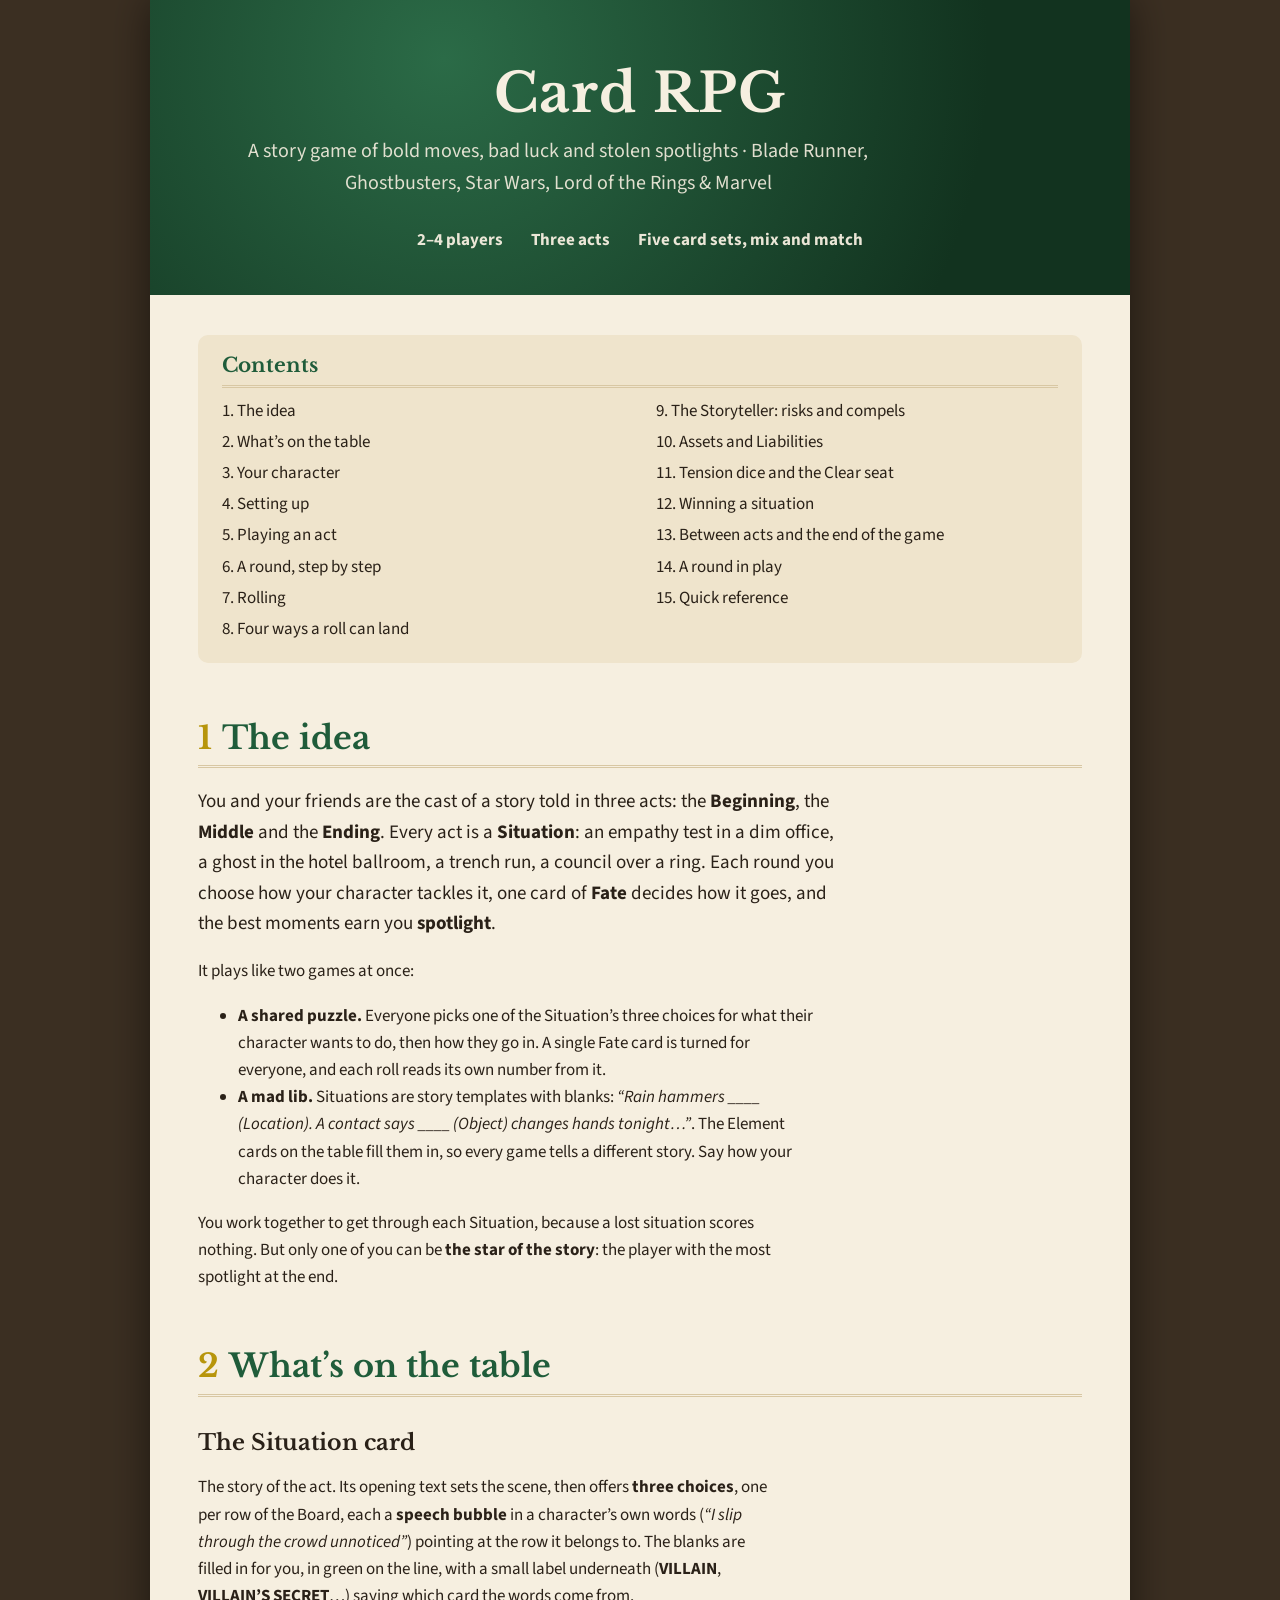
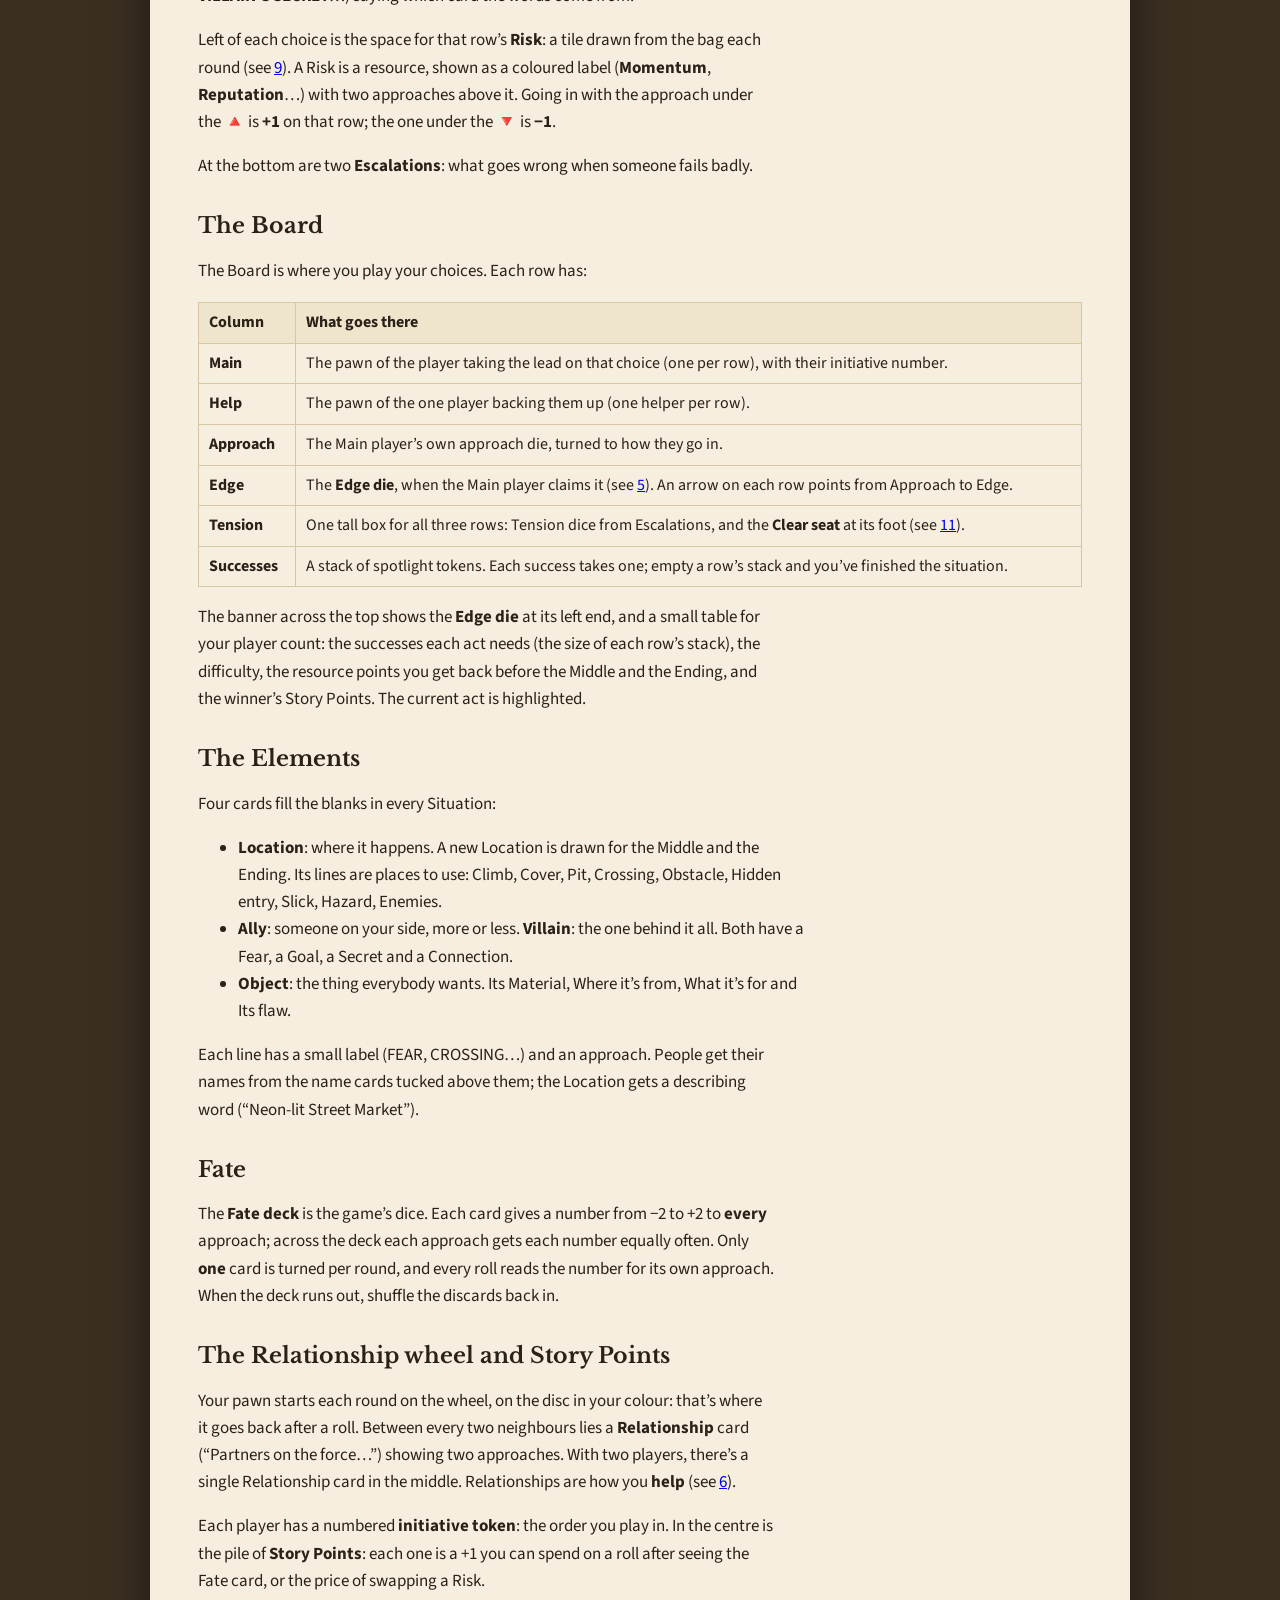
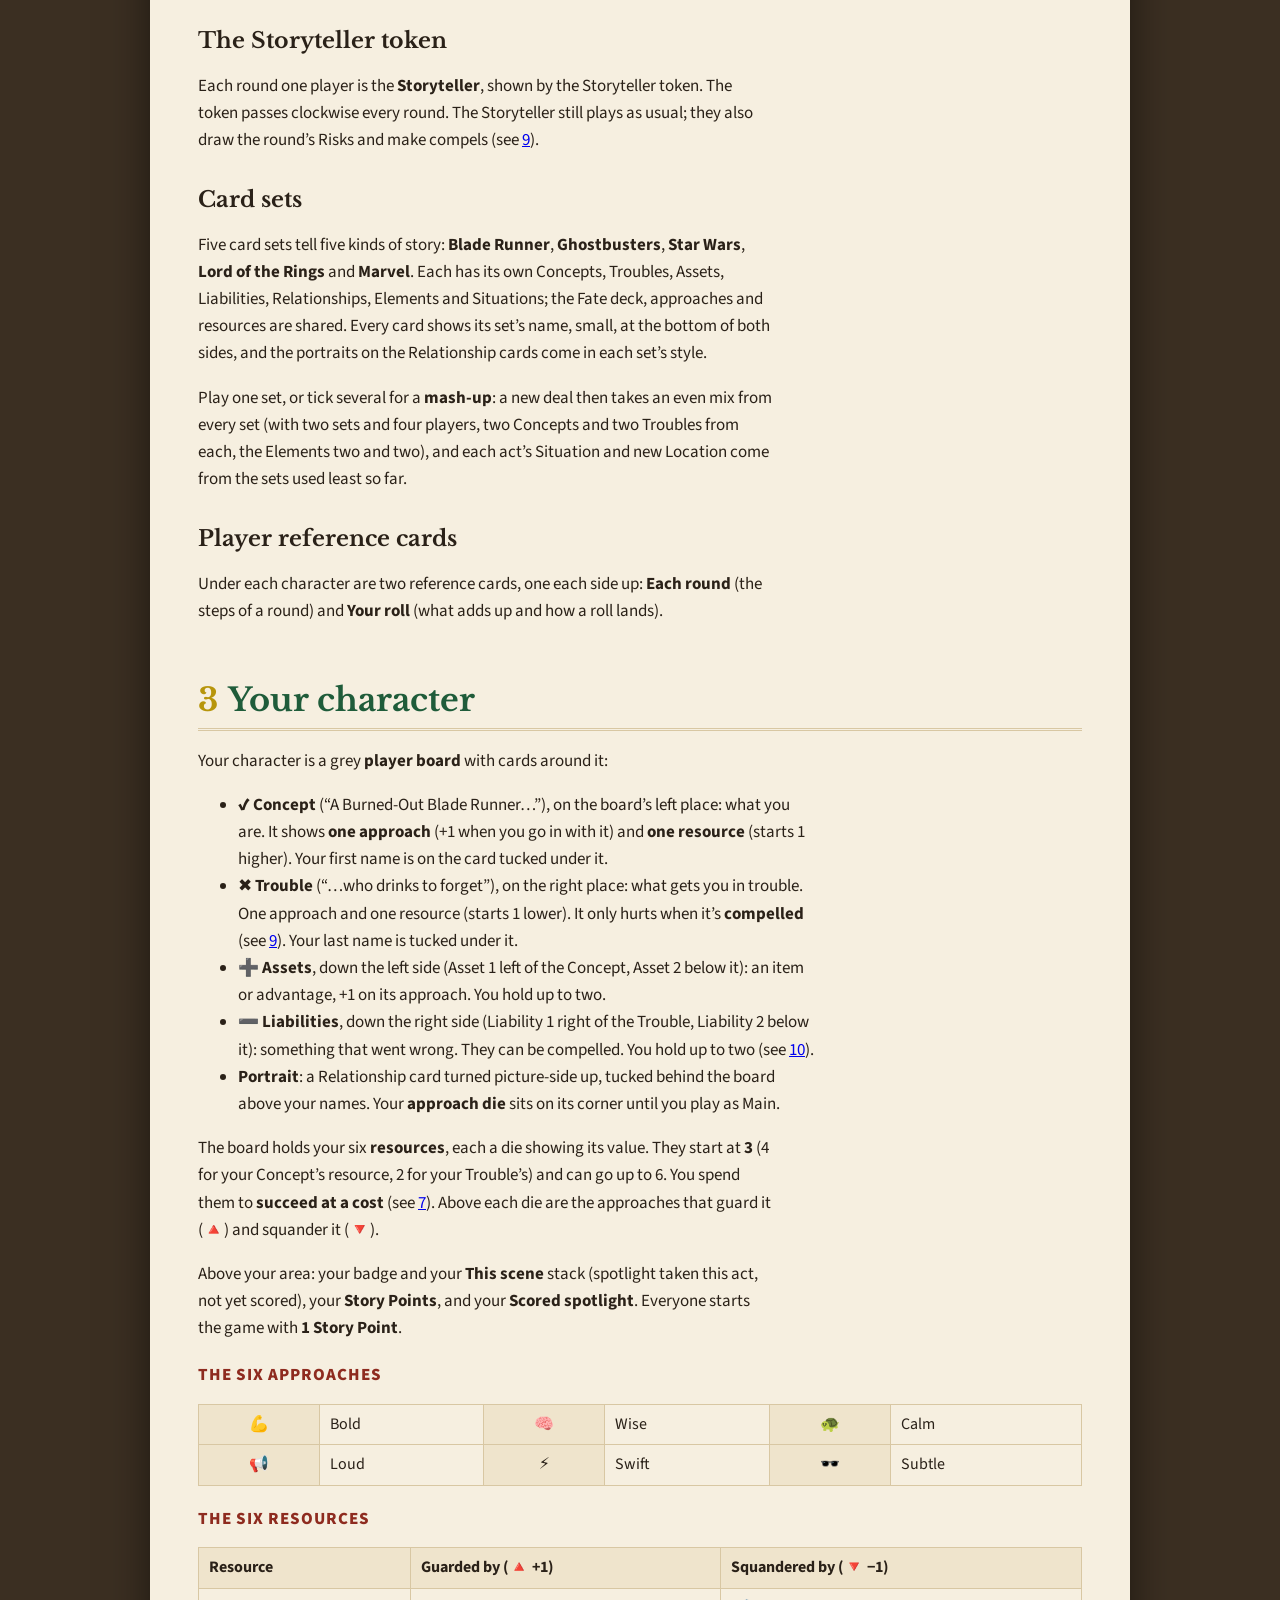
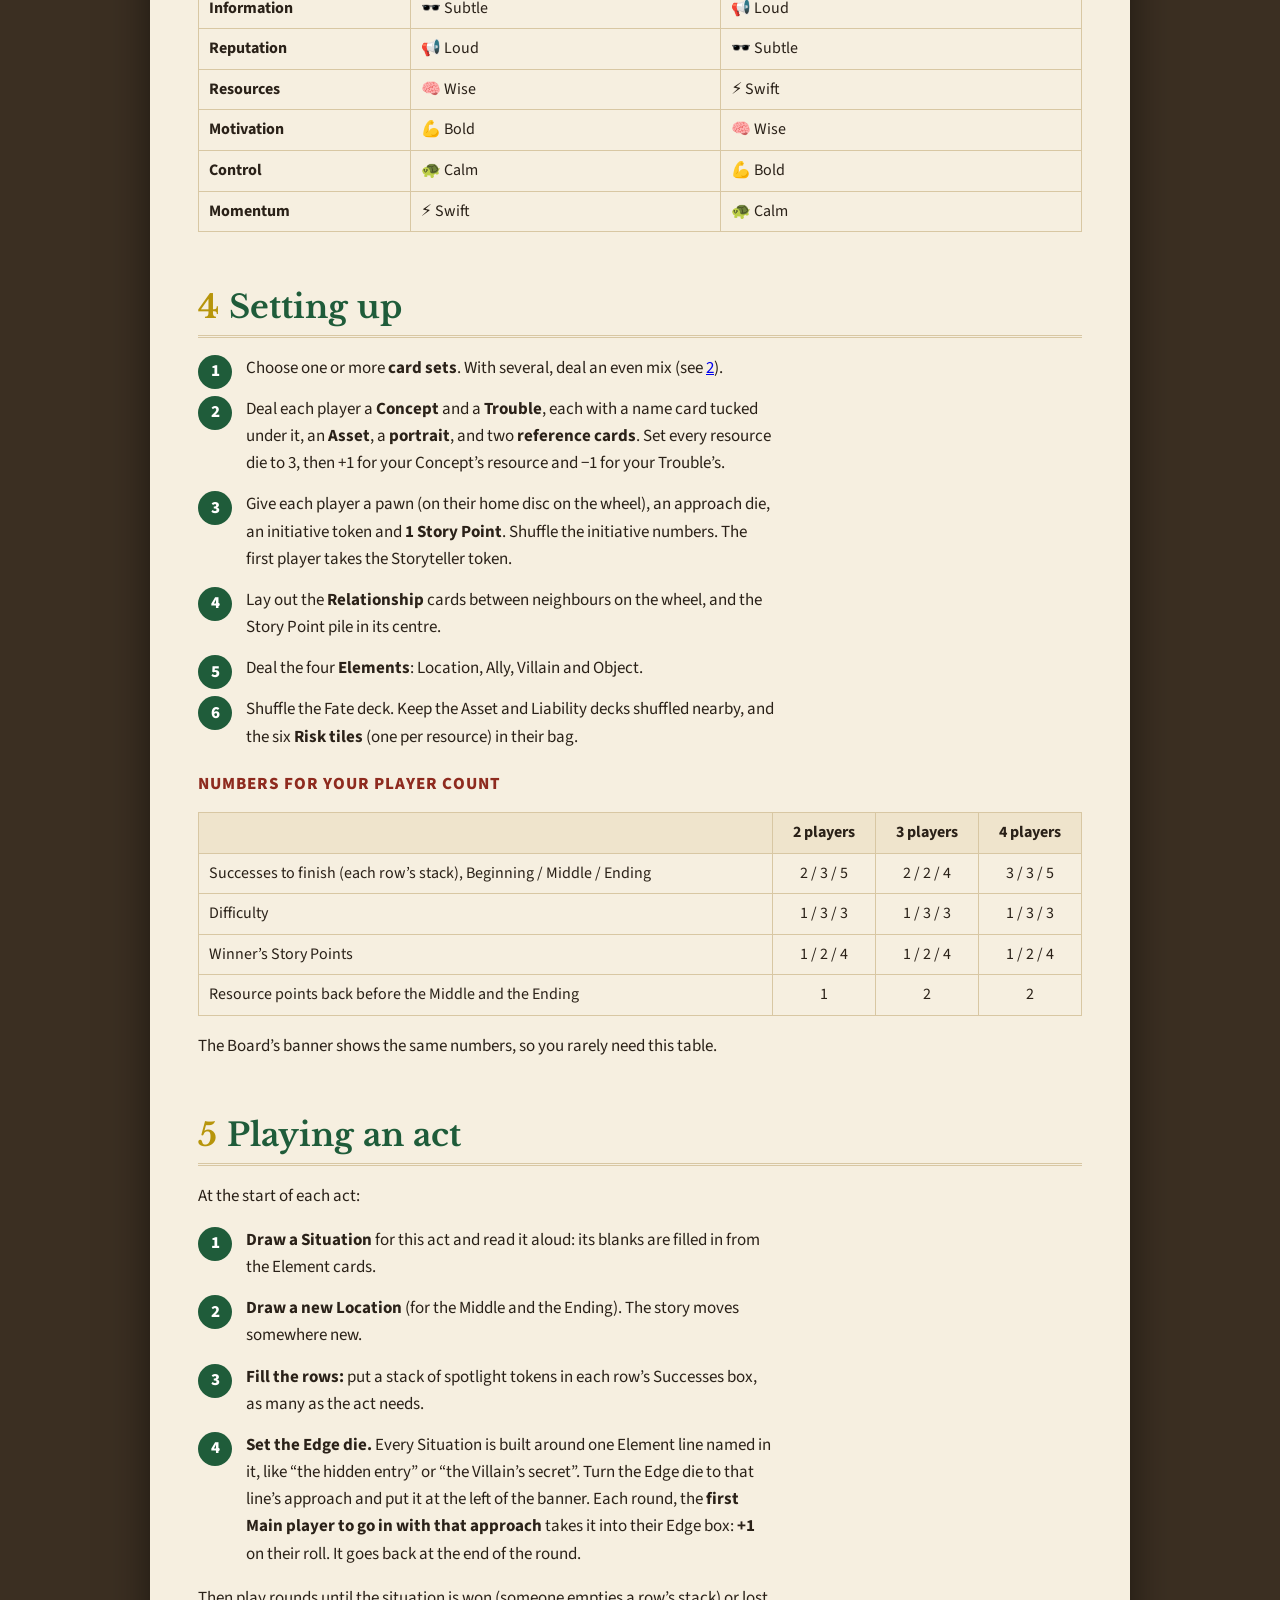
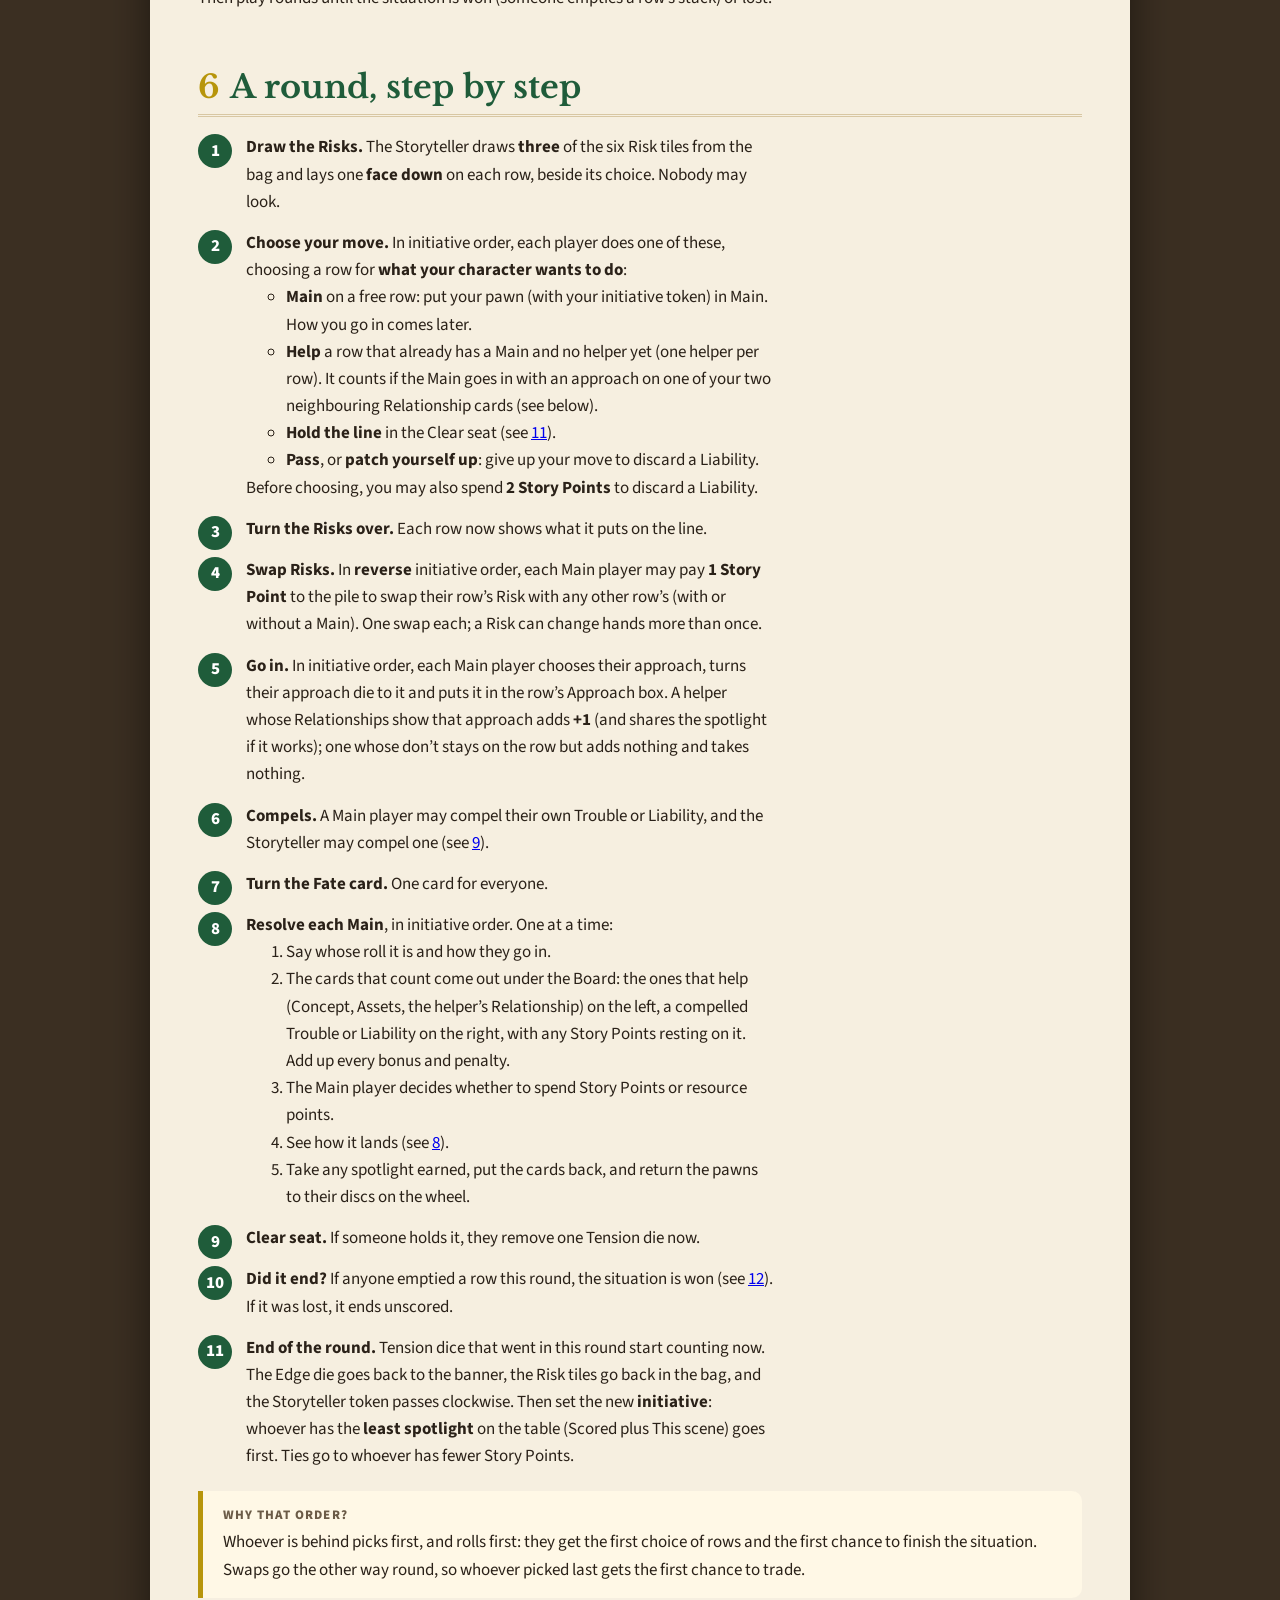
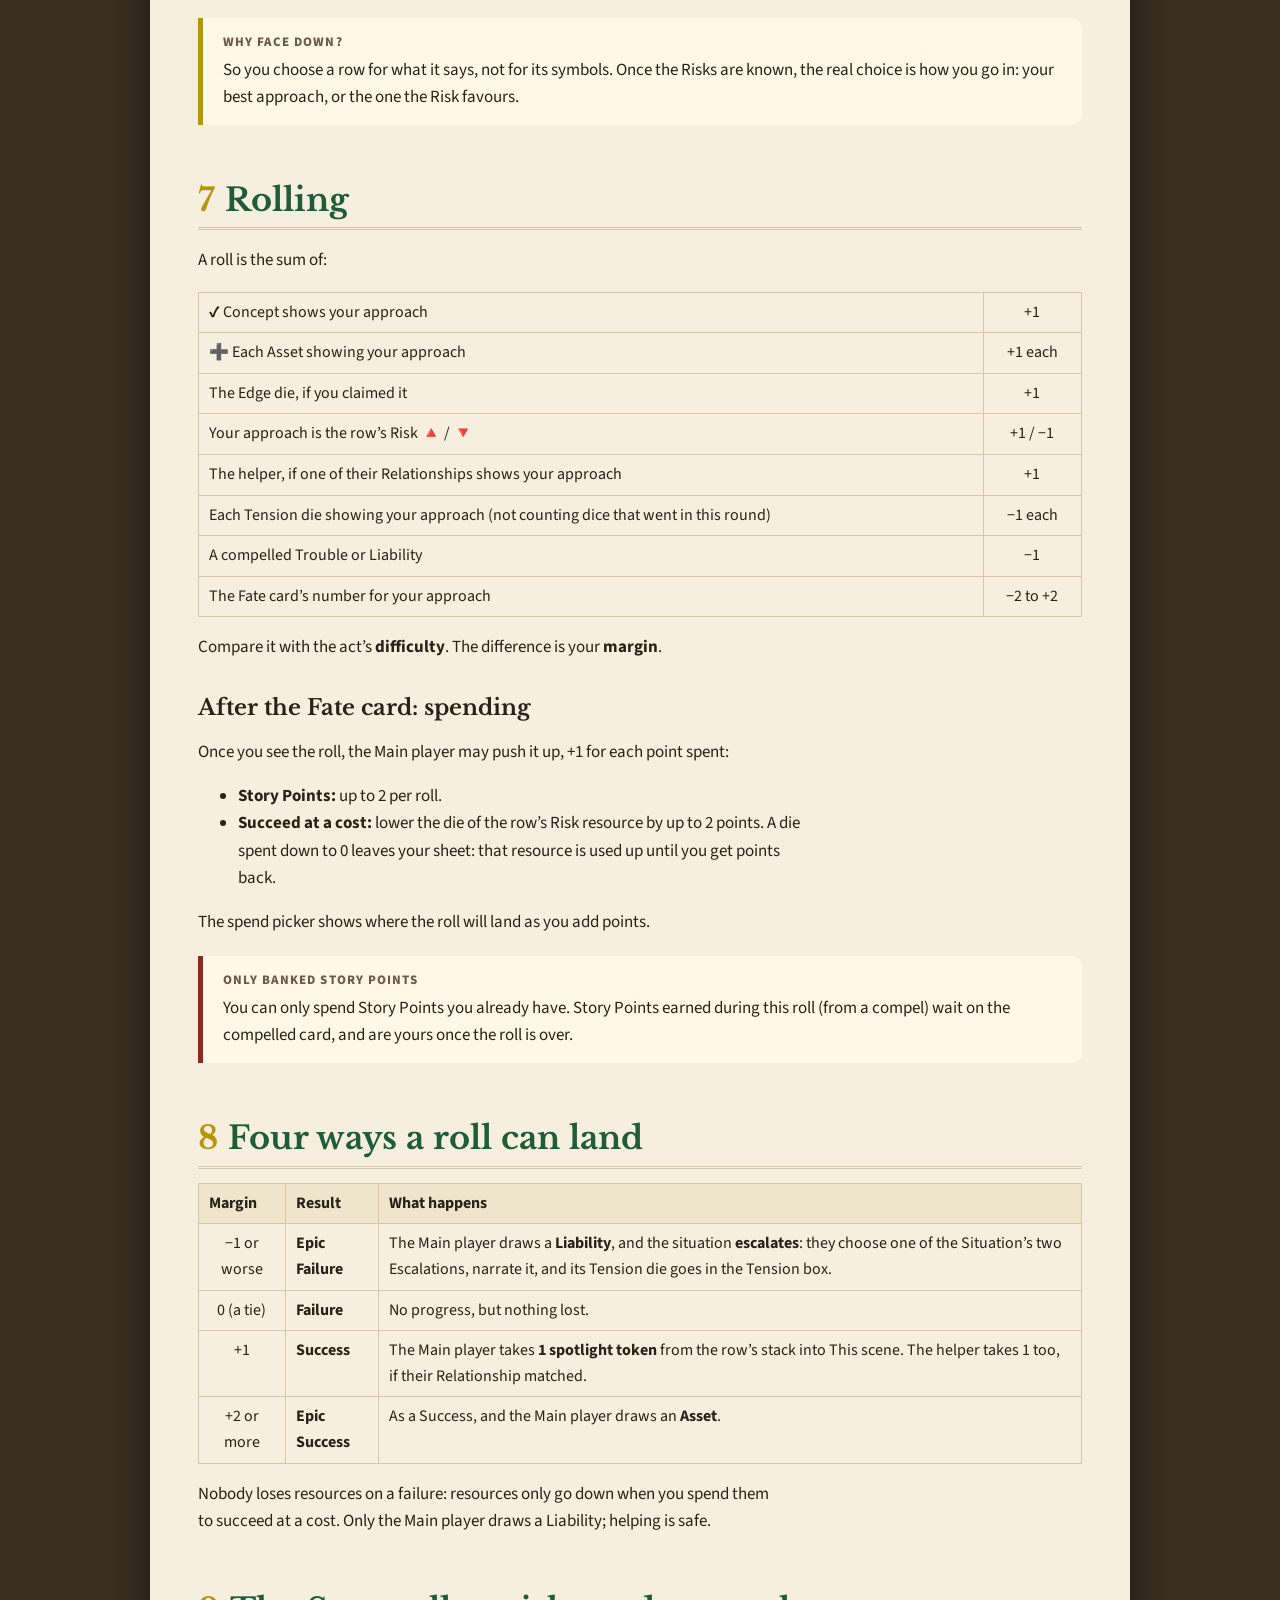
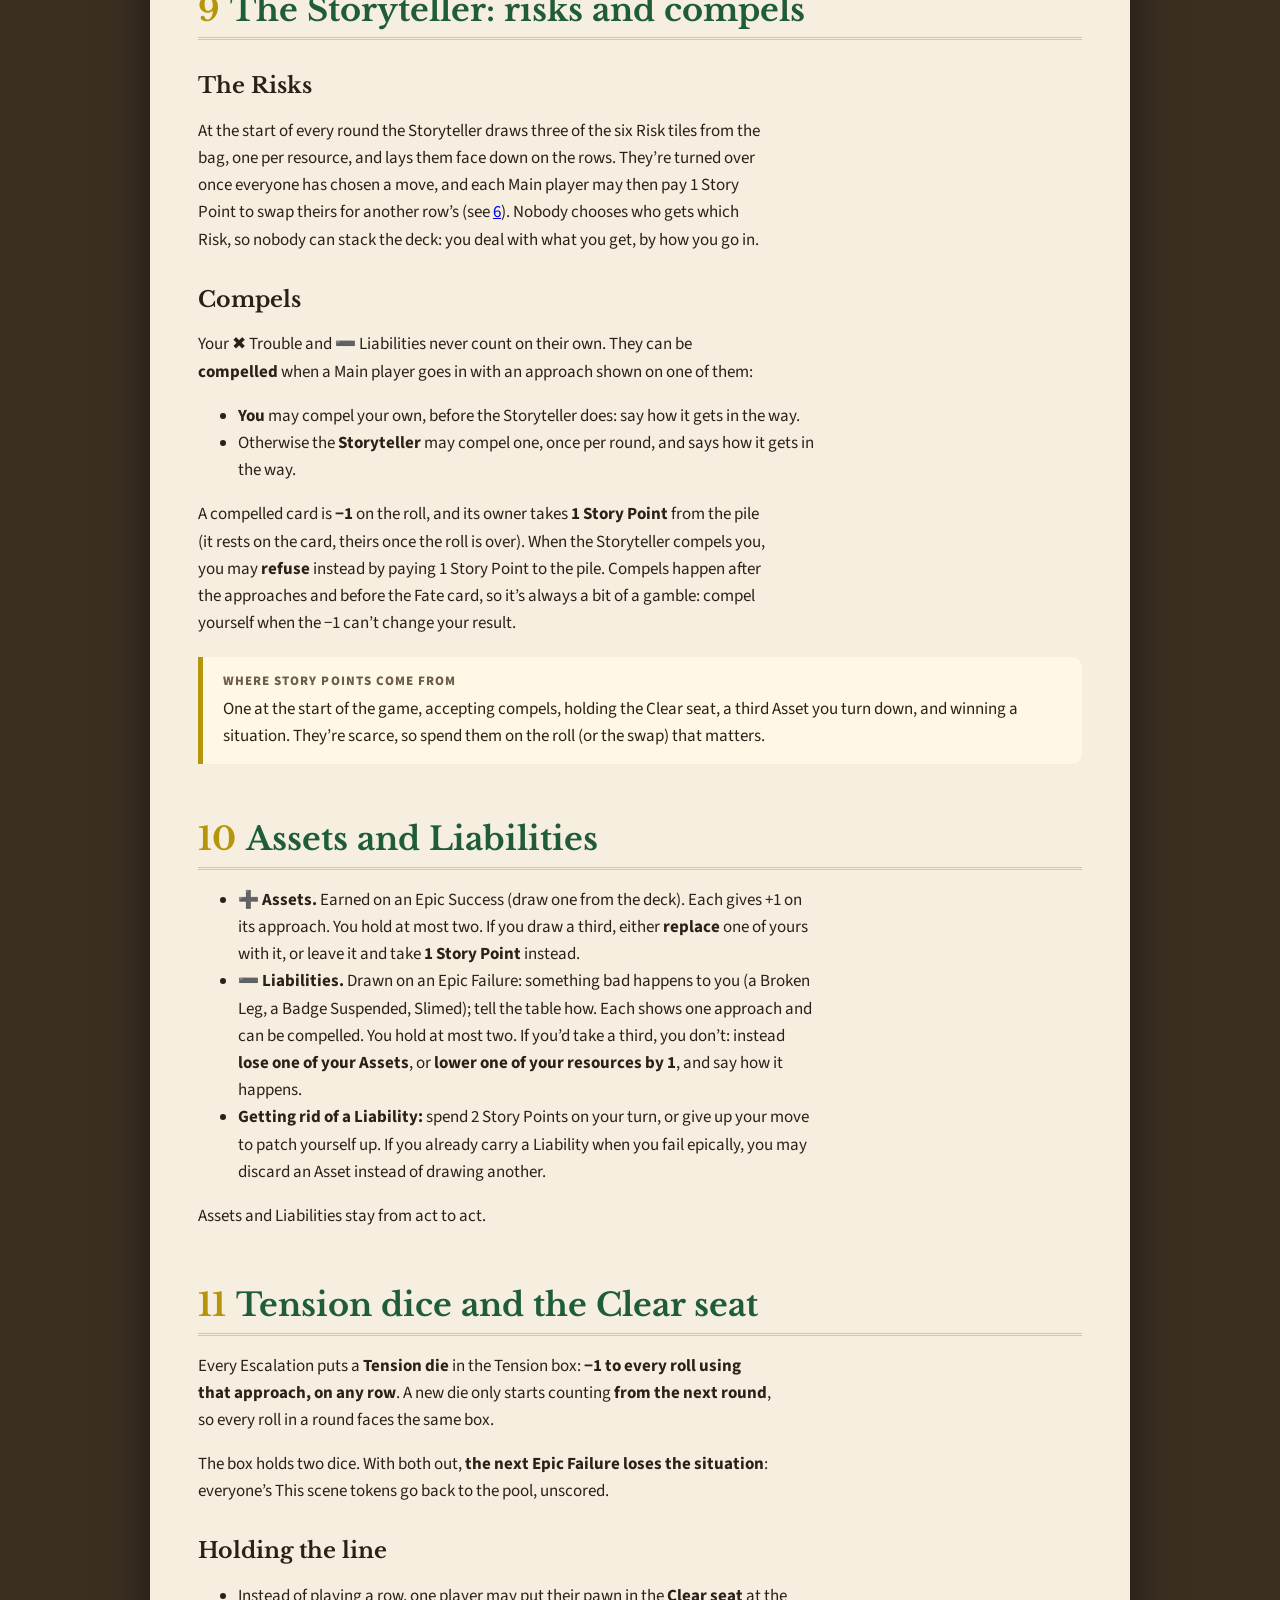
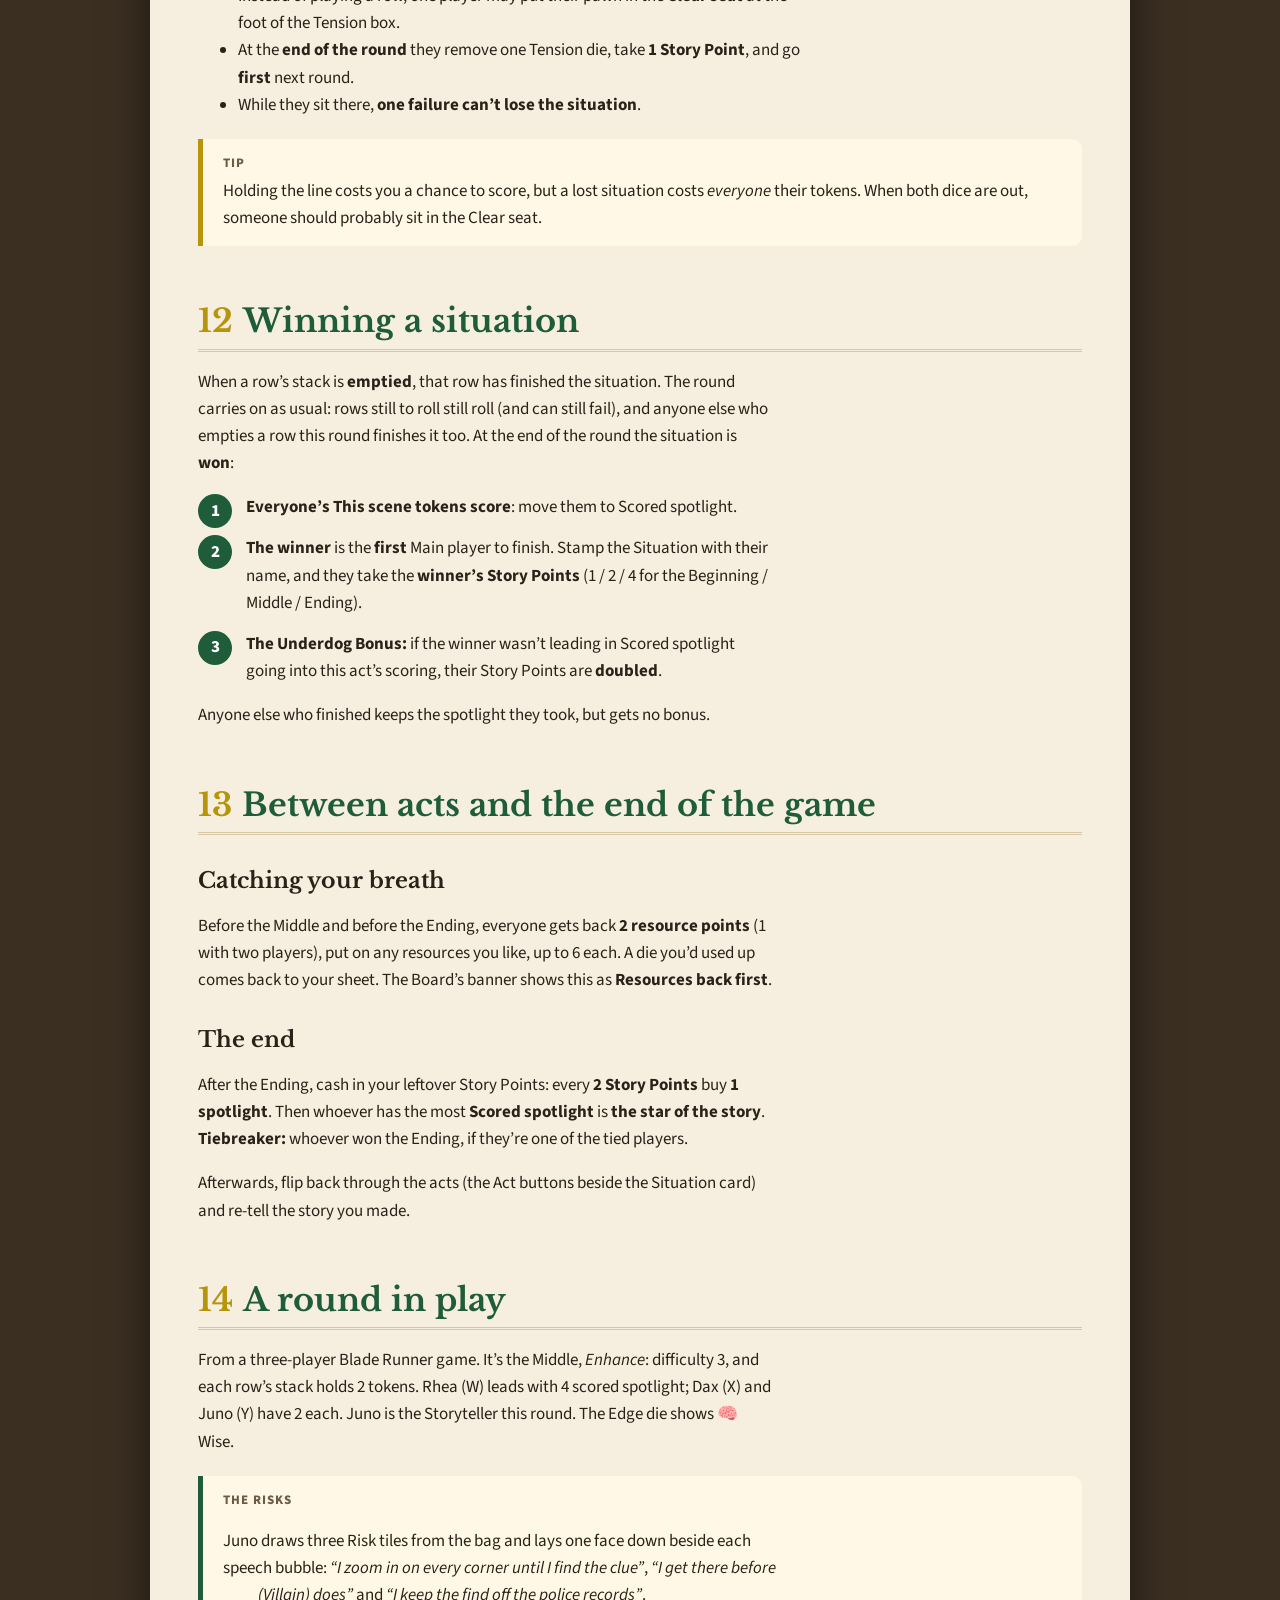
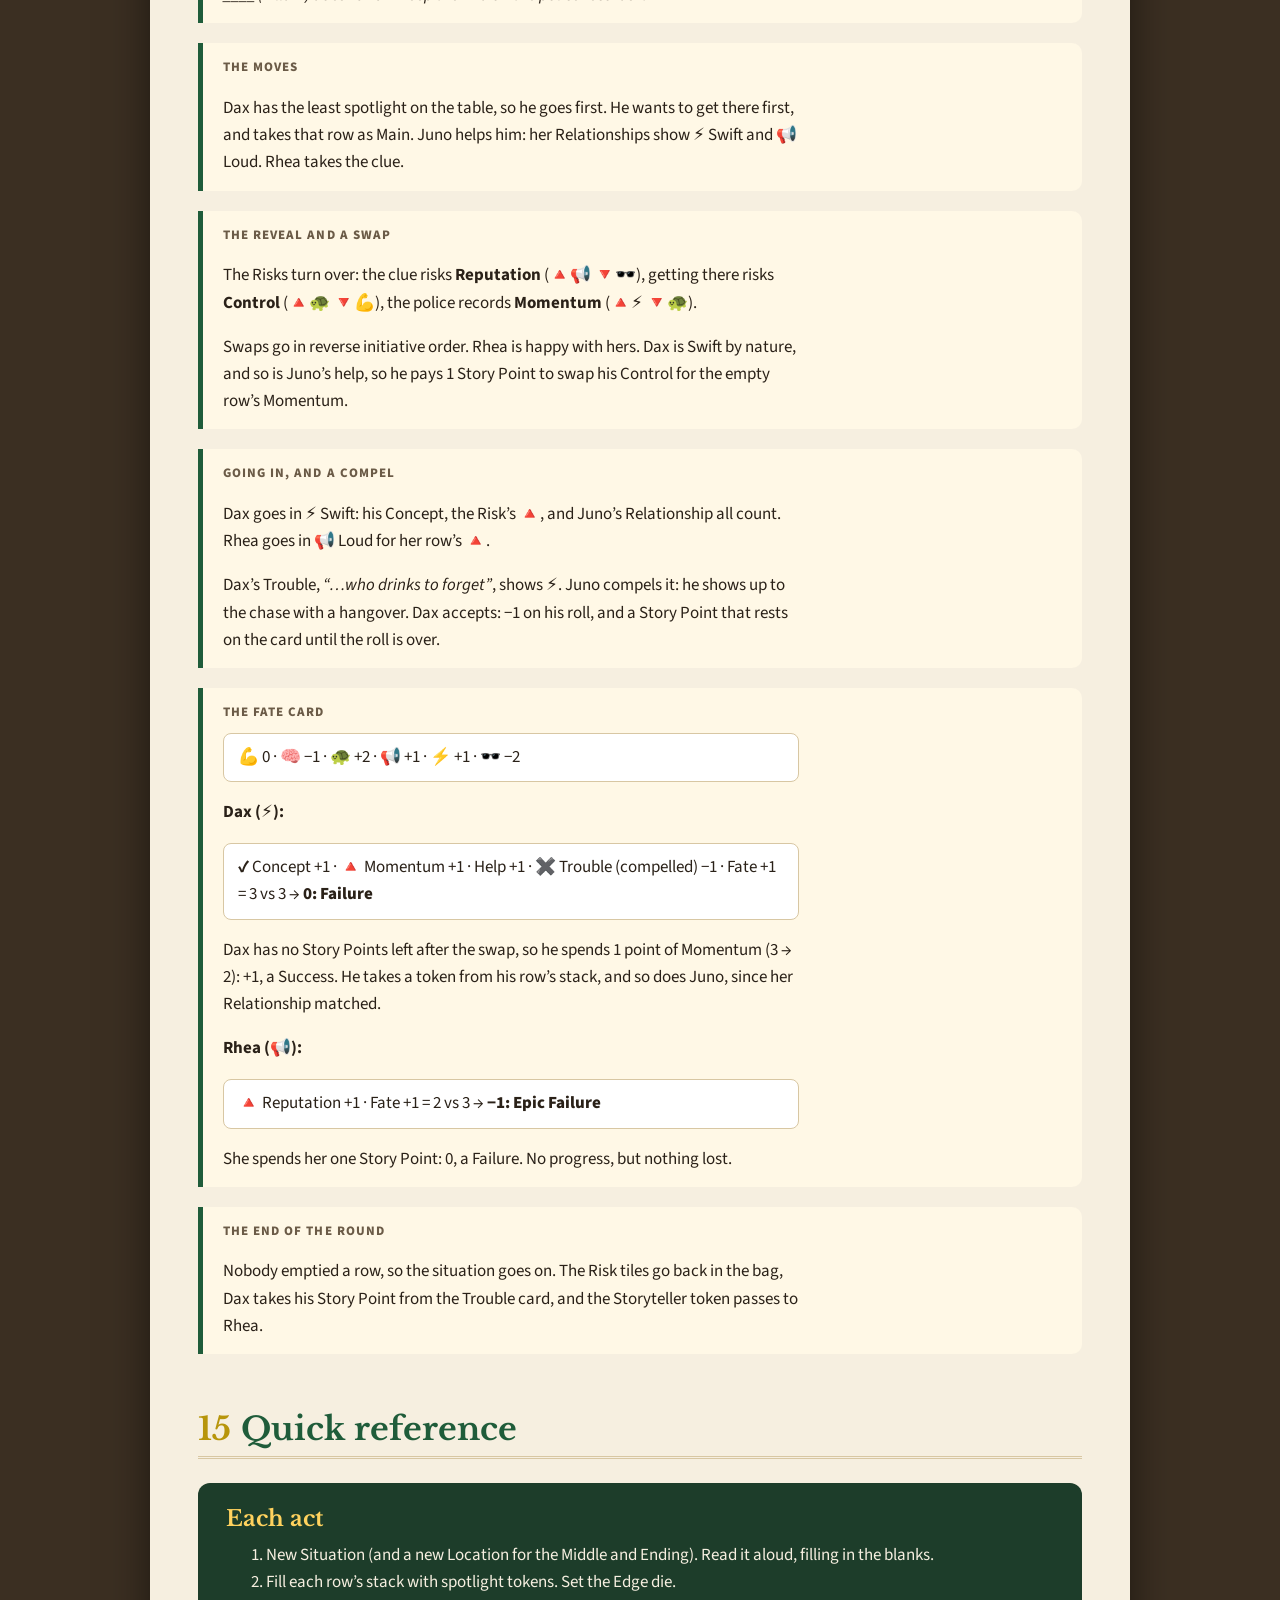
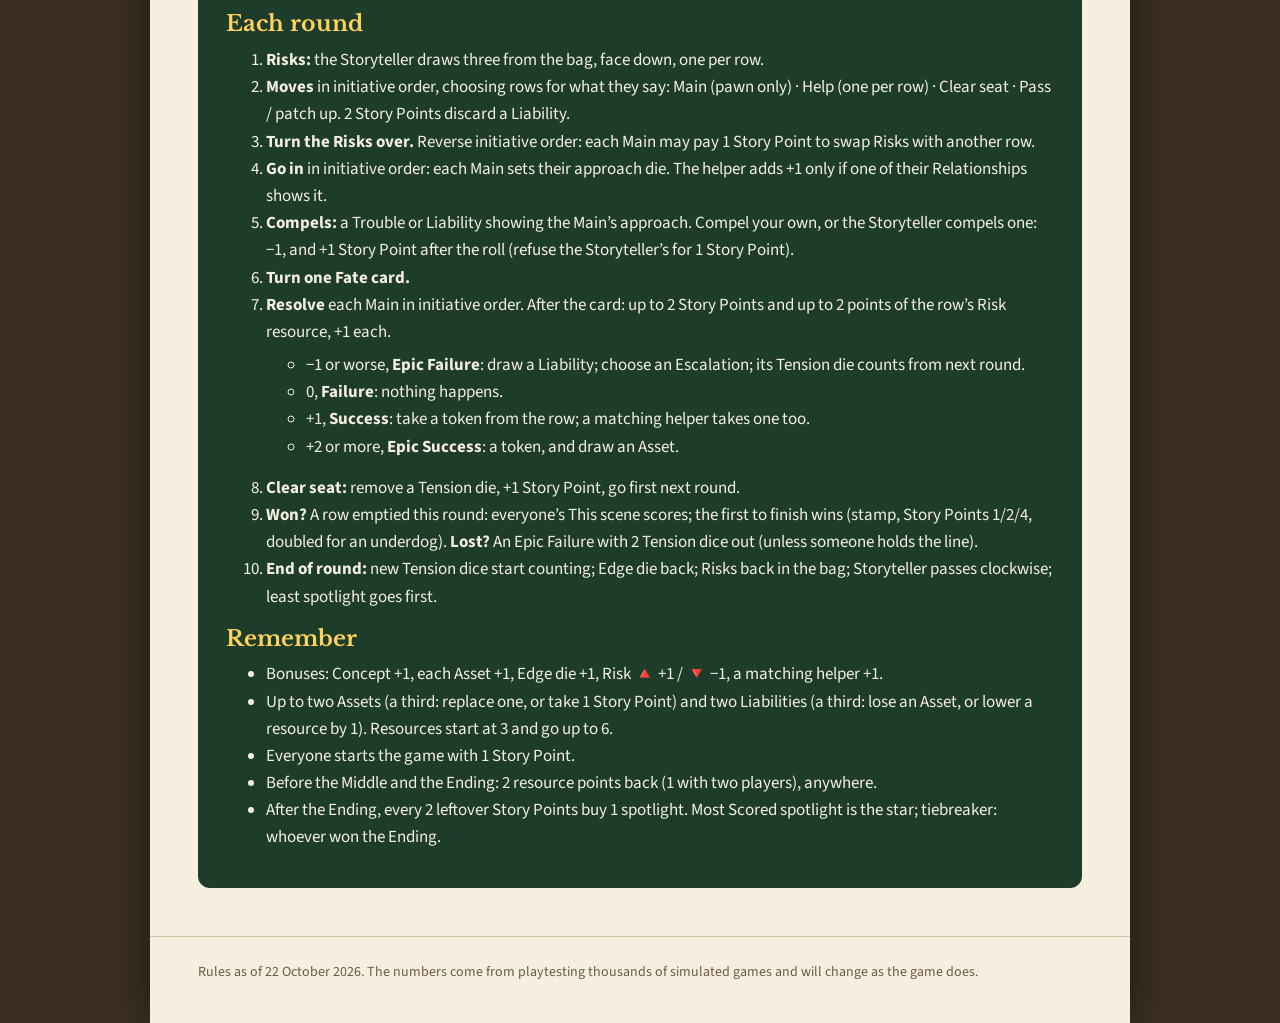
==== commit 87361d32: "Hold your place after a success; retune; rules manual update - A Main player whose roll succeeds may" ====
--- a/manual.html
+++ b/manual.html
@@ -136,8 +136,8 @@
 
 <header class="cover">
   <h1>Card RPG</h1>
-  <p class="tag">A story game of bold moves, bad luck and stolen spotlights · Film Noir &amp; Space Opera</p>
-  <div class="facts"><span>2–4 players</span><span>Three acts</span><span>Film Noir or Space Opera</span></div>
+  <p class="tag">A story game of bold moves, bad luck and stolen spotlights · Blade Runner, Ghostbusters, Star Wars, Lord of the Rings &amp; Marvel</p>
+  <div class="facts"><span>2–4 players</span><span>Three acts</span><span>Five card sets, mix and match</span></div>
 </header>
 
 <main>
@@ -152,7 +152,7 @@
   <a href="#round">6. A round, step by step</a>
   <a href="#roll">7. Rolling</a>
   <a href="#results">8. Four ways a roll can land</a>
-  <a href="#storyteller">9. The Storyteller: Obstacles and compels</a>
+  <a href="#storyteller">9. The Storyteller: risks and compels</a>
   <a href="#cards">10. Assets and Liabilities</a>
   <a href="#tension">11. Tension dice and the Clear seat</a>
   <a href="#winning">12. Winning a situation</a>
@@ -164,12 +164,12 @@
 <!-- ==================================================================== -->
 <h2 id="idea"><span class="num">1</span>The idea</h2>
 
-<p class="lead">You and your friends are the cast of a story told in three acts: the <b>Beginning</b>, the <b>Middle</b> and the <b>Ending</b>. Every act is a <b>Situation</b>: a body in the rain, a shakedown at the office, a last train out. Each round you choose how your character tackles it, one card of <b>Fate</b> decides how it goes, and the best moments earn you <b>spotlight</b>.</p>
+<p class="lead">You and your friends are the cast of a story told in three acts: the <b>Beginning</b>, the <b>Middle</b> and the <b>Ending</b>. Every act is a <b>Situation</b>: an empathy test in a dim office, a ghost in the hotel ballroom, a trench run, a council over a ring. Each round you choose how your character tackles it, one card of <b>Fate</b> decides how it goes, and the best moments earn you <b>spotlight</b>.</p>
 
 <p>It plays like two games at once:</p>
 <ul>
-  <li><b>A shared puzzle.</b> Everyone picks one of the Situation’s three choices and an approach to go in with. A single Fate card is turned for everyone, and each roll reads its own number from it.</li>
-  <li><b>A mad lib.</b> Situations are story templates with blanks: <i>“____ (Villain) is getting out of town tonight with ____ (Object)…”</i>. The Element cards on the table fill them in, so every game tells a different story. Say how your character does it.</li>
+  <li><b>A shared puzzle.</b> Everyone picks one of the Situation’s three choices for what their character wants to do, then how they go in. A single Fate card is turned for everyone, and each roll reads its own number from it.</li>
+  <li><b>A mad lib.</b> Situations are story templates with blanks: <i>“Rain hammers ____ (Location). A contact says ____ (Object) changes hands tonight…”</i>. The Element cards on the table fill them in, so every game tells a different story. Say how your character does it.</li>
 </ul>
 
 <p>You work together to get through each Situation, because a lost situation scores nothing. But only one of you can be <b>the star of the story</b>: the player with the most spotlight at the end.</p>
@@ -178,8 +178,8 @@
 <h2 id="table"><span class="num">2</span>What’s on the table</h2>
 
 <h3>The Situation card</h3>
-<p>The story of the act. Its opening text sets the scene, then offers <b>three choices</b>, one per row of the Board. The blanks (“____” with a small label under it, like <b>VILLAIN</b> or <b>VILLAIN’S SECRET</b>) are filled in from the Element cards when you read it aloud.</p>
-<p>Each choice has a <b>Risk</b>: the resource it puts on the line, shown as a coloured label (<b>Momentum</b>, <b>Reputation</b>…) with two approaches above it. Going in with the approach under the <b>🔺</b> is <b>+1</b> on that row; the one under the <b>🔻</b> is <b>−1</b>.</p>
+<p>The story of the act. Its opening text sets the scene, then offers <b>three choices</b>, one per row of the Board, each a <b>speech bubble</b> in a character’s own words (<i>“I slip through the crowd unnoticed”</i>) pointing at the row it belongs to. The blanks are filled in for you, in green on the line, with a small label underneath (<b>VILLAIN</b>, <b>VILLAIN’S SECRET</b>…) saying which card the words come from.</p>
+<p>Left of each choice is the space for that row’s <b>Risk</b>: a tile drawn from the bag each round (see <a href="#storyteller">9</a>). A Risk is a resource, shown as a coloured label (<b>Momentum</b>, <b>Reputation</b>…) with two approaches above it. Going in with the approach under the <b>🔺</b> is <b>+1</b> on that row; the one under the <b>🔻</b> is <b>−1</b>.</p>
 <p>At the bottom are two <b>Escalations</b>: what goes wrong when someone fails badly.</p>
 
 <h3>The Board</h3>
@@ -187,14 +187,13 @@
 <table>
   <tr><th>Column</th><th>What goes there</th></tr>
   <tr><td><b>Main</b></td><td>The pawn of the player taking the lead on that choice (one per row), with their initiative number.</td></tr>
-  <tr><td><b>Help</b></td><td>Pawns of players backing them up.</td></tr>
+  <tr><td><b>Help</b></td><td>The pawn of the one player backing them up (one helper per row).</td></tr>
   <tr><td><b>Approach</b></td><td>The Main player’s own approach die, turned to how they go in.</td></tr>
   <tr><td><b>Edge</b></td><td>The <b>Edge die</b>, when the Main player claims it (see <a href="#act">5</a>). An arrow on each row points from Approach to Edge.</td></tr>
   <tr><td><b>Tension</b></td><td>One tall box for all three rows: Tension dice from Escalations, and the <b>Clear seat</b> at its foot (see <a href="#tension">11</a>).</td></tr>
-  <tr><td><b>Obstacle</b></td><td>The Storyteller’s Obstacle die, on one row (see <a href="#storyteller">9</a>).</td></tr>
   <tr><td><b>Successes</b></td><td>A stack of spotlight tokens. Each success takes one; empty a row’s stack and you’ve finished the situation.</td></tr>
 </table>
-<p>The banner across the top shows the <b>Edge die</b> at its left end, and a small table for your player count: the successes each act needs (the size of each row’s stack), the difficulty, and the winner’s Story Points. The current act is highlighted.</p>
+<p>The banner across the top shows the <b>Edge die</b> at its left end, and a small table for your player count: the successes each act needs (the size of each row’s stack), the difficulty, the resource points you get back before the Middle and the Ending, and the winner’s Story Points. The current act is highlighted.</p>
 
 <h3>The Elements</h3>
 <p>Four cards fill the blanks in every Situation:</p>
@@ -203,30 +202,37 @@
   <li><b>Ally</b>: someone on your side, more or less. <b>Villain</b>: the one behind it all. Both have a Fear, a Goal, a Secret and a Connection.</li>
   <li><b>Object</b>: the thing everybody wants. Its Material, Where it’s from, What it’s for and Its flaw.</li>
 </ul>
-<p>Each line has a small label (FEAR, CROSSING…) and an approach. People get their names from the name cards tucked above them; the Location gets a describing word (“Rain-slicked Hotel”).</p>
+<p>Each line has a small label (FEAR, CROSSING…) and an approach. People get their names from the name cards tucked above them; the Location gets a describing word (“Neon-lit Street Market”).</p>
 
 <h3>Fate</h3>
 <p>The <b>Fate deck</b> is the game’s dice. Each card gives a number from −2 to +2 to <b>every</b> approach; across the deck each approach gets each number equally often. Only <b>one</b> card is turned per round, and every roll reads the number for its own approach. When the deck runs out, shuffle the discards back in.</p>
 
 <h3>The Relationship wheel and Story Points</h3>
-<p>Your pawn starts each round on the wheel. Between every two neighbours lies a <b>Relationship</b> card (“Childhood runaways…”) showing two approaches. You may <b>help</b> a row if one of the Relationship cards next to you shows that row’s approach. With two players, there’s a single Relationship card in the middle.</p>
-<p>Each player has a numbered <b>initiative token</b>: the order you play in. In the centre is the pile of <b>Story Points</b>: each one is a +1 you can spend on a roll after seeing the Fate card.</p>
+<p>Your pawn starts each round on the wheel, on the disc in your colour: that’s where it goes back after a roll. Between every two neighbours lies a <b>Relationship</b> card (“Partners on the force…”) showing two approaches. With two players, there’s a single Relationship card in the middle. Relationships are how you <b>help</b> (see <a href="#round">6</a>).</p>
+<p>Each player has a numbered <b>initiative token</b>: the order you play in. In the centre is the pile of <b>Story Points</b>: each one is a +1 you can spend on a roll after seeing the Fate card, or the price of swapping a Risk.</p>
 
 <h3>The Storyteller token</h3>
-<p>Each round one player is the <b>Storyteller</b>, shown by the Storyteller token with the <b>Obstacle die</b> on it. The token passes clockwise every round. The Storyteller still plays as usual; they also place the Obstacle and make compels (see <a href="#storyteller">9</a>).</p>
+<p>Each round one player is the <b>Storyteller</b>, shown by the Storyteller token. The token passes clockwise every round. The Storyteller still plays as usual; they also draw the round’s Risks and make compels (see <a href="#storyteller">9</a>).</p>
+
+<h3>Card sets</h3>
+<p>Five card sets tell five kinds of story: <b>Blade Runner</b>, <b>Ghostbusters</b>, <b>Star Wars</b>, <b>Lord of the Rings</b> and <b>Marvel</b>. Each has its own Concepts, Troubles, Assets, Liabilities, Relationships, Elements and Situations; the Fate deck, approaches and resources are shared. Every card shows its set’s name, small, at the bottom of both sides, and the portraits on the Relationship cards come in each set’s style.</p>
+<p>Play one set, or tick several for a <b>mash-up</b>: a new deal then takes an even mix from every set (with two sets and four players, two Concepts and two Troubles from each, the Elements two and two), and each act’s Situation and new Location come from the sets used least so far.</p>
+
+<h3>Player reference cards</h3>
+<p>Under each character are two reference cards, one each side up: <b>Each round</b> (the steps of a round) and <b>Your roll</b> (what adds up and how a roll lands).</p>
 
 <!-- ==================================================================== -->
 <h2 id="characters"><span class="num">3</span>Your character</h2>
 <p>Your character is a grey <b>player board</b> with cards around it:</p>
 <ul>
-  <li><b>✔️ Concept</b> (“A Hard-boiled Detective…”), on the board’s left place: what you are. It shows <b>one approach</b> (+1 when you go in with it) and <b>one resource</b> (starts 1 higher). Your first name is on the card tucked under it.</li>
-  <li><b>✖️ Trouble</b> (“…with a drinking problem”), on the right place: what gets you in trouble. One approach and one resource (starts 1 lower). It only hurts when the Storyteller <b>compels</b> it (see <a href="#storyteller">9</a>). Your last name is tucked under it.</li>
+  <li><b>✔️ Concept</b> (“A Burned-Out Blade Runner…”), on the board’s left place: what you are. It shows <b>one approach</b> (+1 when you go in with it) and <b>one resource</b> (starts 1 higher). Your first name is on the card tucked under it.</li>
+  <li><b>✖️ Trouble</b> (“…who drinks to forget”), on the right place: what gets you in trouble. One approach and one resource (starts 1 lower). It only hurts when it’s <b>compelled</b> (see <a href="#storyteller">9</a>). Your last name is tucked under it.</li>
   <li><b>➕ Assets</b>, down the left side (Asset 1 left of the Concept, Asset 2 below it): an item or advantage, +1 on its approach. You hold up to two.</li>
-  <li><b>➖ Liabilities</b>, down the right side (Liability 1 right of the Trouble, Liability 2 below it): something that went wrong. They can be compelled. You hold up to two.</li>
+  <li><b>➖ Liabilities</b>, down the right side (Liability 1 right of the Trouble, Liability 2 below it): something that went wrong. They can be compelled. You hold up to two (see <a href="#cards">10</a>).</li>
   <li><b>Portrait</b>: a Relationship card turned picture-side up, tucked behind the board above your names. Your <b>approach die</b> sits on its corner until you play as Main.</li>
 </ul>
 <p>The board holds your six <b>resources</b>, each a die showing its value. They start at <b>3</b> (4 for your Concept’s resource, 2 for your Trouble’s) and can go up to 6. You spend them to <b>succeed at a cost</b> (see <a href="#roll">7</a>). Above each die are the approaches that guard it (🔺) and squander it (🔻).</p>
-<p>Above your area: your badge and your <b>This scene</b> stack (spotlight taken this act, not yet scored), your <b>Story Points</b>, and your <b>Scored spotlight</b>.</p>
+<p>Above your area: your badge and your <b>This scene</b> stack (spotlight taken this act, not yet scored), your <b>Story Points</b>, and your <b>Scored spotlight</b>. Everyone starts the game with <b>1 Story Point</b>.</p>
 
 <h4>The six approaches</h4>
 <table>
@@ -248,21 +254,21 @@
 <!-- ==================================================================== -->
 <h2 id="setup"><span class="num">4</span>Setting up</h2>
 <ol class="steps">
-  <li>Choose a theme: <b>Film Noir</b> or <b>Space Opera</b>. Each has its own cards; the Fate deck, approaches and resources are shared.</li>
-  <li>Deal each player a <b>Concept</b> and a <b>Trouble</b>, each with a name card tucked under it, an <b>Asset</b>, and a <b>portrait</b>. Set every resource die to 3, then +1 for your Concept’s resource and −1 for your Trouble’s.</li>
-  <li>Give each player a pawn, an approach die and an initiative token. Shuffle the initiative numbers. The first player takes the Storyteller token and the Obstacle die.</li>
+  <li>Choose one or more <b>card sets</b>. With several, deal an even mix (see <a href="#table">2</a>).</li>
+  <li>Deal each player a <b>Concept</b> and a <b>Trouble</b>, each with a name card tucked under it, an <b>Asset</b>, a <b>portrait</b>, and two <b>reference cards</b>. Set every resource die to 3, then +1 for your Concept’s resource and −1 for your Trouble’s.</li>
+  <li>Give each player a pawn (on their home disc on the wheel), an approach die, an initiative token and <b>1 Story Point</b>. Shuffle the initiative numbers. The first player takes the Storyteller token.</li>
   <li>Lay out the <b>Relationship</b> cards between neighbours on the wheel, and the Story Point pile in its centre.</li>
   <li>Deal the four <b>Elements</b>: Location, Ally, Villain and Object.</li>
-  <li>Shuffle the Fate deck. Keep the Asset and Liability decks shuffled nearby.</li>
+  <li>Shuffle the Fate deck. Keep the Asset and Liability decks shuffled nearby, and the six <b>Risk tiles</b> (one per resource) in their bag.</li>
 </ol>
 
 <h4>Numbers for your player count</h4>
 <table>
   <tr><th></th><th class="c">2 players</th><th class="c">3 players</th><th class="c">4 players</th></tr>
-  <tr><td>Successes to finish (each row’s stack), Beginning / Middle / Ending</td><td class="c">2 / 3 / 4</td><td class="c">2 / 2 / 3</td><td class="c">3 / 3 / 5</td></tr>
+  <tr><td>Successes to finish (each row’s stack), Beginning / Middle / Ending</td><td class="c">2 / 3 / 5</td><td class="c">2 / 2 / 4</td><td class="c">3 / 3 / 5</td></tr>
   <tr><td>Difficulty</td><td class="c">1 / 3 / 3</td><td class="c">1 / 3 / 3</td><td class="c">1 / 3 / 3</td></tr>
   <tr><td>Winner’s Story Points</td><td class="c">1 / 2 / 4</td><td class="c">1 / 2 / 4</td><td class="c">1 / 2 / 4</td></tr>
-  <tr><td>Resource points back between acts</td><td class="c">1</td><td class="c">2</td><td class="c">2</td></tr>
+  <tr><td>Resource points back before the Middle and the Ending</td><td class="c">1</td><td class="c">2</td><td class="c">2</td></tr>
 </table>
 <p>The Board’s banner shows the same numbers, so you rarely need this table.</p>
 
@@ -270,42 +276,46 @@
 <h2 id="act"><span class="num">5</span>Playing an act</h2>
 <p>At the start of each act:</p>
 <ol class="steps">
-  <li><b>Draw a Situation</b> for this act and read it aloud, filling in the blanks from the Element cards.</li>
+  <li><b>Draw a Situation</b> for this act and read it aloud: its blanks are filled in from the Element cards.</li>
   <li><b>Draw a new Location</b> (for the Middle and the Ending). The story moves somewhere new.</li>
   <li><b>Fill the rows:</b> put a stack of spotlight tokens in each row’s Successes box, as many as the act needs.</li>
-  <li><b>Set the Edge die.</b> Every Situation is built around one Element line named in it, like “the cargo hull hatch” or “the Villain’s secret”. Turn the Edge die to that line’s approach and put it at the left of the banner. Each round, the <b>first Main player to go in with that approach</b> takes it into their Edge box: <b>+1</b> on their roll. It goes back at the end of the round.</li>
+  <li><b>Set the Edge die.</b> Every Situation is built around one Element line named in it, like “the hidden entry” or “the Villain’s secret”. Turn the Edge die to that line’s approach and put it at the left of the banner. Each round, the <b>first Main player to go in with that approach</b> takes it into their Edge box: <b>+1</b> on their roll. It goes back at the end of the round.</li>
 </ol>
 <p>Then play rounds until the situation is won (someone empties a row’s stack) or lost.</p>
 
 <!-- ==================================================================== -->
 <h2 id="round"><span class="num">6</span>A round, step by step</h2>
 <ol class="steps">
-  <li><b>The Obstacle.</b> Before anyone plays, the Storyteller sets the Obstacle die to an approach, puts it in one row’s Obstacle box, and says how the other side saw it coming (see <a href="#storyteller">9</a>).</li>
-  <li><b>Choose your move.</b> In initiative order, each player does one of these:
+  <li><b>Draw the Risks.</b> The Storyteller draws <b>three</b> of the six Risk tiles from the bag and lays one <b>face down</b> on each row, beside its choice. Nobody may look.</li>
+  <li><b>Choose your move.</b> In initiative order, each player does one of these, choosing a row for <b>what your character wants to do</b>:
     <ul>
-      <li><b>Main</b> on a free row: choose your approach, turn your approach die to it and put it in the row’s Approach box, and put your pawn (with your initiative token) in Main.</li>
-      <li><b>Help</b> a row that already has a Main, if one of your neighbouring Relationship cards shows the Main’s approach: +1 to their roll, and a spotlight token of your own if it succeeds.</li>
+      <li><b>Main</b> on a free row: put your pawn (with your initiative token) in Main. How you go in comes later.</li>
+      <li><b>Help</b> a row that already has a Main and no helper yet (one helper per row). It counts if the Main goes in with an approach on one of your two neighbouring Relationship cards (see below).</li>
       <li><b>Hold the line</b> in the Clear seat (see <a href="#tension">11</a>).</li>
       <li><b>Pass</b>, or <b>patch yourself up</b>: give up your move to discard a Liability.</li>
     </ul>
     Before choosing, you may also spend <b>2 Story Points</b> to discard a Liability.
   </li>
-  <li><b>Compels.</b> The Storyteller may compel one Main player’s Trouble or Liability (see <a href="#storyteller">9</a>).</li>
+  <li><b>Turn the Risks over.</b> Each row now shows what it puts on the line.</li>
+  <li><b>Swap Risks.</b> In <b>reverse</b> initiative order, each Main player may pay <b>1 Story Point</b> to the pile to swap their row’s Risk with any other row’s (with or without a Main). One swap each; a Risk can change hands more than once.</li>
+  <li><b>Go in.</b> In initiative order, each Main player chooses their approach, turns their approach die to it and puts it in the row’s Approach box. A helper whose Relationships show that approach adds <b>+1</b> (and shares the spotlight if it works); one whose don’t stays on the row but adds nothing and takes nothing.</li>
+  <li><b>Compels.</b> A Main player may compel their own Trouble or Liability, and the Storyteller may compel one (see <a href="#storyteller">9</a>).</li>
   <li><b>Turn the Fate card.</b> One card for everyone.</li>
   <li><b>Resolve each Main</b>, in initiative order. One at a time:
     <ol>
       <li>Say whose roll it is and how they go in.</li>
-      <li>The cards that count (Concept, Assets, a compelled Trouble or Liability, helpers’ Relationships) come out under the Board. Add up every bonus and penalty.</li>
+      <li>The cards that count come out under the Board: the ones that help (Concept, Assets, the helper’s Relationship) on the left, a compelled Trouble or Liability on the right, with any Story Points resting on it. Add up every bonus and penalty.</li>
       <li>The Main player decides whether to spend Story Points or resource points.</li>
       <li>See how it lands (see <a href="#results">8</a>).</li>
-      <li>Take any spotlight earned, put the cards back, and return the pawns to the wheel.</li>
+      <li>Take any spotlight earned, put the cards back, and return the pawns to their discs on the wheel.</li>
     </ol>
   </li>
   <li><b>Clear seat.</b> If someone holds it, they remove one Tension die now.</li>
   <li><b>Did it end?</b> If anyone emptied a row this round, the situation is won (see <a href="#winning">12</a>). If it was lost, it ends unscored.</li>
-  <li><b>End of the round.</b> Tension dice that went in this round start counting now. The Edge die goes back to the banner, and the Storyteller token passes clockwise. Then set the new <b>initiative</b>: whoever has the <b>least spotlight</b> on the table (Scored plus This scene) goes first. Ties go to whoever has fewer Story Points.</li>
+  <li><b>End of the round.</b> Tension dice that went in this round start counting now. The Edge die goes back to the banner, the Risk tiles go back in the bag, and the Storyteller token passes clockwise. Then set the new <b>initiative</b>: whoever has the <b>least spotlight</b> on the table (Scored plus This scene) goes first. Ties go to whoever has fewer Story Points.</li>
 </ol>
-<div class="callout"><span class="label">Why that order?</span>Whoever is behind picks first, and rolls first: they get the first choice of rows and the first chance to finish the situation.</div>
+<div class="callout"><span class="label">Why that order?</span>Whoever is behind picks first, and rolls first: they get the first choice of rows and the first chance to finish the situation. Swaps go the other way round, so whoever picked last gets the first chance to trade.</div>
+<div class="callout"><span class="label">Why face down?</span>So you choose a row for what it says, not for its symbols. Once the Risks are known, the real choice is how you go in: your best approach, or the one the Risk favours.</div>
 
 <!-- ==================================================================== -->
 <h2 id="roll"><span class="num">7</span>Rolling</h2>
@@ -314,14 +324,13 @@
   <tr><td>✔️ Concept shows your approach</td><td class="c">+1</td></tr>
   <tr><td>➕ Each Asset showing your approach</td><td class="c">+1 each</td></tr>
   <tr><td>The Edge die, if you claimed it</td><td class="c">+1</td></tr>
-  <tr><td>Your approach is the row’s 🔺 / 🔻</td><td class="c">+1 / −1</td></tr>
-  <tr><td>Each helper</td><td class="c">+1 each</td></tr>
+  <tr><td>Your approach is the row’s Risk 🔺 / 🔻</td><td class="c">+1 / −1</td></tr>
+  <tr><td>The helper, if one of their Relationships shows your approach</td><td class="c">+1</td></tr>
   <tr><td>Each Tension die showing your approach (not counting dice that went in this round)</td><td class="c">−1 each</td></tr>
   <tr><td>A compelled Trouble or Liability</td><td class="c">−1</td></tr>
   <tr><td>The Fate card’s number for your approach</td><td class="c">−2 to +2</td></tr>
 </table>
 <p>Compare it with the act’s <b>difficulty</b>. The difference is your <b>margin</b>.</p>
-<p>If the <b>Obstacle</b> is on your row and set to your approach, every bonus above for that approach (Concept, Assets, Edge die and 🔺) is <b>cancelled</b>: cross them out. Helpers and penalties still count.</p>
 
 <h3>After the Fate card: spending</h3>
 <p>Once you see the roll, the Main player may push it up, +1 for each point spent:</p>
@@ -330,38 +339,38 @@
   <li><b>Succeed at a cost:</b> lower the die of the row’s Risk resource by up to 2 points. A die spent down to 0 leaves your sheet: that resource is used up until you get points back.</li>
 </ul>
 <p>The spend picker shows where the roll will land as you add points.</p>
-<div class="callout important"><span class="label">Only banked Story Points</span>You can only spend Story Points you already have. Story Points earned during this roll (from a compel) are yours once the roll is over.</div>
+<div class="callout important"><span class="label">Only banked Story Points</span>You can only spend Story Points you already have. Story Points earned during this roll (from a compel) wait on the compelled card, and are yours once the roll is over.</div>
 
 <!-- ==================================================================== -->
 <h2 id="results"><span class="num">8</span>Four ways a roll can land</h2>
 <table>
   <tr><th>Margin</th><th>Result</th><th>What happens</th></tr>
-  <tr><td class="c">−2 or worse</td><td><b>Epic Failure</b></td><td>The Main player draws a <b>Liability</b>, and the situation <b>escalates</b>: they choose one of the Situation’s two Escalations, narrate it, and its Tension die goes in the Tension box.</td></tr>
-  <tr><td class="c">−1 or 0</td><td><b>Failure</b></td><td>No progress, but nothing lost.</td></tr>
-  <tr><td class="c">+1</td><td><b>Success</b></td><td>The Main player takes <b>1 spotlight token</b> from the row’s stack into This scene. Each helper takes 1 too.</td></tr>
+  <tr><td class="c">−1 or worse</td><td><b>Epic Failure</b></td><td>The Main player draws a <b>Liability</b>, and the situation <b>escalates</b>: they choose one of the Situation’s two Escalations, narrate it, and its Tension die goes in the Tension box.</td></tr>
+  <tr><td class="c">0 (a tie)</td><td><b>Failure</b></td><td>No progress, but nothing lost.</td></tr>
+  <tr><td class="c">+1</td><td><b>Success</b></td><td>The Main player takes <b>1 spotlight token</b> from the row’s stack into This scene. The helper takes 1 too, if their Relationship matched.</td></tr>
   <tr><td class="c">+2 or more</td><td><b>Epic Success</b></td><td>As a Success, and the Main player draws an <b>Asset</b>.</td></tr>
 </table>
 <p>Nobody loses resources on a failure: resources only go down when you spend them to succeed at a cost. Only the Main player draws a Liability; helping is safe.</p>
 
 <!-- ==================================================================== -->
-<h2 id="storyteller"><span class="num">9</span>The Storyteller: Obstacles and compels</h2>
-<h3>The Obstacle</h3>
-<p>Before anyone plays, the Storyteller puts the Obstacle die on one row, set to one approach: the other side was ready for that. Going into that row with that approach <b>cancels all its bonuses</b> this round. It never pushes a roll below what it would be with no bonuses, so it hurts most the player leaning hardest on that approach.</p>
+<h2 id="storyteller"><span class="num">9</span>The Storyteller: risks and compels</h2>
+<h3>The Risks</h3>
+<p>At the start of every round the Storyteller draws three of the six Risk tiles from the bag, one per resource, and lays them face down on the rows. They’re turned over once everyone has chosen a move, and each Main player may then pay 1 Story Point to swap theirs for another row’s (see <a href="#round">6</a>). Nobody chooses who gets which Risk, so nobody can stack the deck: you deal with what you get, by how you go in.</p>
 
 <h3>Compels</h3>
-<p>Your ✖️ Trouble and ➖ Liabilities never count on their own, and you can’t bring them up yourself. Once per round, after the moves and before the Fate card, the Storyteller may <b>compel</b> one of them when a Main player:</p>
-<ul>
-  <li>goes in with their Trouble’s or a Liability’s approach, or</li>
-  <li>plays a row that risks their Trouble’s resource.</li>
-</ul>
-<p>The Storyteller says how it gets in the way. The Main player either <b>accepts</b> (<b>−1</b> on the roll, and <b>1 Story Point</b> from the pile, theirs once the roll is over) or <b>refuses</b> by paying 1 Story Point to the pile.</p>
-<div class="callout"><span class="label">Where Story Points come from</span>Accepting compels, holding the Clear seat, and winning a situation. That’s all: they’re scarce, so spend them on the roll that matters.</div>
+<p>Your ✖️ Trouble and ➖ Liabilities never count on their own. They can be <b>compelled</b> when a Main player goes in with an approach shown on one of them:</p>
+<ul>
+  <li><b>You</b> may compel your own, before the Storyteller does: say how it gets in the way.</li>
+  <li>Otherwise the <b>Storyteller</b> may compel one, once per round, and says how it gets in the way.</li>
+</ul>
+<p>A compelled card is <b>−1</b> on the roll, and its owner takes <b>1 Story Point</b> from the pile (it rests on the card, theirs once the roll is over). When the Storyteller compels you, you may <b>refuse</b> instead by paying 1 Story Point to the pile. Compels happen after the approaches and before the Fate card, so it’s always a bit of a gamble: compel yourself when the −1 can’t change your result.</p>
+<div class="callout"><span class="label">Where Story Points come from</span>One at the start of the game, accepting compels, holding the Clear seat, a third Asset you turn down, and winning a situation. They’re scarce, so spend them on the roll (or the swap) that matters.</div>
 
 <!-- ==================================================================== -->
 <h2 id="cards"><span class="num">10</span>Assets and Liabilities</h2>
 <ul>
-  <li><b>➕ Assets.</b> Earned on an Epic Success (draw one from the deck). Each gives +1 on its approach. You hold at most two; if you’d have a third, keep the two you prefer.</li>
-  <li><b>➖ Liabilities.</b> Drawn on an Epic Failure: something bad happens to you (a Broken Leg, Out of Ammo, Shaky Hands); tell the table how. Each shows one approach and can be compelled. You hold at most two.</li>
+  <li><b>➕ Assets.</b> Earned on an Epic Success (draw one from the deck). Each gives +1 on its approach. You hold at most two. If you draw a third, either <b>replace</b> one of yours with it, or leave it and take <b>1 Story Point</b> instead.</li>
+  <li><b>➖ Liabilities.</b> Drawn on an Epic Failure: something bad happens to you (a Broken Leg, a Badge Suspended, Slimed); tell the table how. Each shows one approach and can be compelled. You hold at most two. If you’d take a third, you don’t: instead <b>lose one of your Assets</b>, or <b>lower one of your resources by 1</b>, and say how it happens.</li>
   <li><b>Getting rid of a Liability:</b> spend 2 Story Points on your turn, or give up your move to patch yourself up. If you already carry a Liability when you fail epically, you may discard an Asset instead of drawing another.</li>
 </ul>
 <p>Assets and Liabilities stay from act to act.</p>
@@ -391,40 +400,45 @@
 <!-- ==================================================================== -->
 <h2 id="end"><span class="num">13</span>Between acts and the end of the game</h2>
 <h3>Catching your breath</h3>
-<p>Between acts, everyone gets back <b>2 resource points</b> (1 with two players), put on any resources you like, up to 6 each. A die you’d used up comes back to your sheet.</p>
+<p>Before the Middle and before the Ending, everyone gets back <b>2 resource points</b> (1 with two players), put on any resources you like, up to 6 each. A die you’d used up comes back to your sheet. The Board’s banner shows this as <b>Resources back first</b>.</p>
 <h3>The end</h3>
 <p>After the Ending, cash in your leftover Story Points: every <b>2 Story Points</b> buy <b>1 spotlight</b>. Then whoever has the most <b>Scored spotlight</b> is <b>the star of the story</b>. <b>Tiebreaker:</b> whoever won the Ending, if they’re one of the tied players.</p>
 <p>Afterwards, flip back through the acts (the Act buttons beside the Situation card) and re-tell the story you made.</p>
 
 <!-- ==================================================================== -->
 <h2 id="example"><span class="num">14</span>A round in play</h2>
-<p>From a three-player Film Noir game. It’s the Middle: difficulty 3, and each row’s stack holds 2 tokens. Kitty (W) leads with 4 scored spotlight; Duke (X) and Sam (Y) have 2 each. Sam is the Storyteller this round. The Edge die shows 🧠 Wise.</p>
-
-<div class="callout example"><span class="label">The Obstacle</span>
-  <p>Sam puts the Obstacle on row C (<i>“trace where ____ (Villain)’s call came from”</i>), set to 🧠 Wise: <i>“they’ve already wiped the line.”</i> That’s the row’s 🔺 approach, and Kitty’s Concept is Wise too.</p>
+<p>From a three-player Blade Runner game. It’s the Middle, <i>Enhance</i>: difficulty 3, and each row’s stack holds 2 tokens. Rhea (W) leads with 4 scored spotlight; Dax (X) and Juno (Y) have 2 each. Juno is the Storyteller this round. The Edge die shows 🧠 Wise.</p>
+
+<div class="callout example"><span class="label">The Risks</span>
+  <p>Juno draws three Risk tiles from the bag and lays one face down beside each speech bubble: <i>“I zoom in on every corner until I find the clue”</i>, <i>“I get there before ____ (Villain) does”</i> and <i>“I keep the find off the police records”</i>.</p>
 </div>
 
 <div class="callout example"><span class="label">The moves</span>
-  <p>Duke has the least spotlight on the table, so he goes first. He takes row A, <i>“make ____ (Villain) believe you already have ____ (Object)”</i>, going in 📢 Loud: that’s the row’s 🔺 (it risks Reputation) and his Concept’s approach. Sam helps him: a Relationship card between them shows 📢.</p>
-  <p>Kitty sees the Obstacle on C and takes row B instead, going in 🕶️ Subtle, the 🔺 for its Information risk.</p>
-</div>
-
-<div class="callout example"><span class="label">The compel</span>
-  <p>Duke’s Trouble, <i>“…with misplaced loyalty”</i>, shows 📢. Sam compels it: Duke can’t lie to save the man who once saved him. Duke accepts: −1 on his roll, and a Story Point once it’s over.</p>
+  <p>Dax has the least spotlight on the table, so he goes first. He wants to get there first, and takes that row as Main. Juno helps him: her Relationships show ⚡ Swift and 📢 Loud. Rhea takes the clue.</p>
+</div>
+
+<div class="callout example"><span class="label">The reveal and a swap</span>
+  <p>The Risks turn over: the clue risks <b>Reputation</b> (🔺📢 🔻🕶️), getting there risks <b>Control</b> (🔺🐢 🔻💪), the police records <b>Momentum</b> (🔺⚡ 🔻🐢).</p>
+  <p>Swaps go in reverse initiative order. Rhea is happy with hers. Dax is Swift by nature, and so is Juno’s help, so he pays 1 Story Point to swap his Control for the empty row’s Momentum.</p>
+</div>
+
+<div class="callout example"><span class="label">Going in, and a compel</span>
+  <p>Dax goes in ⚡ Swift: his Concept, the Risk’s 🔺, and Juno’s Relationship all count. Rhea goes in 📢 Loud for her row’s 🔺.</p>
+  <p>Dax’s Trouble, <i>“…who drinks to forget”</i>, shows ⚡. Juno compels it: he shows up to the chase with a hangover. Dax accepts: −1 on his roll, and a Story Point that rests on the card until the roll is over.</p>
 </div>
 
 <div class="callout example"><span class="label">The Fate card</span>
-  <p class="roll">💪 0 · 🧠 −1 · 🐢 +2 · 📢 +2 · ⚡ −2 · 🕶️ +1</p>
-  <p><b>Duke, row A (📢):</b></p>
-  <p class="roll">✔️ Concept +1 · 🔺 Reputation +1 · Help +1 · ✖️ Trouble (compelled) −1 · Fate +2 = 4 vs 3 → <span class="total">+1: Success</span></p>
-  <p>Duke spends his one Story Point: <span class="total">+2, an Epic Success</span>. He takes a token from row A’s stack, Sam takes the other, and Duke draws an Asset. Row A is empty: the situation is finished.</p>
-  <p><b>Kitty, row B (🕶️):</b></p>
-  <p class="roll">🔺 Information +1 · Fate +1 = 2 vs 3 → <span class="total">−1: Failure</span></p>
-  <p>The situation is already finished, but Kitty still rolls as usual. She spends 2 points of Information (3 → 1): <span class="total">+1, a Success</span>. She takes a token from row B.</p>
+  <p class="roll">💪 0 · 🧠 −1 · 🐢 +2 · 📢 +1 · ⚡ +1 · 🕶️ −2</p>
+  <p><b>Dax (⚡):</b></p>
+  <p class="roll">✔️ Concept +1 · 🔺 Momentum +1 · Help +1 · ✖️ Trouble (compelled) −1 · Fate +1 = 3 vs 3 → <span class="total">0: Failure</span></p>
+  <p>Dax has no Story Points left after the swap, so he spends 1 point of Momentum (3 → 2): <span class="total">+1, a Success</span>. He takes a token from his row’s stack, and so does Juno, since her Relationship matched.</p>
+  <p><b>Rhea (📢):</b></p>
+  <p class="roll">🔺 Reputation +1 · Fate +1 = 2 vs 3 → <span class="total">−1: Epic Failure</span></p>
+  <p>She spends her one Story Point: <span class="total">0, a Failure</span>. No progress, but nothing lost.</p>
 </div>
 
 <div class="callout example"><span class="label">The end of the round</span>
-  <p>The situation is won. Everyone’s This scene tokens score: Kitty 5, Duke 3, Sam 3. Duke finished first, so he’s the winner: the Middle is worth 2 Story Points, and since he wasn’t leading, the <b>Underdog Bonus</b> doubles them to 4. Next act, he has plenty to spend.</p>
+  <p>Nobody emptied a row, so the situation goes on. The Risk tiles go back in the bag, Dax takes his Story Point from the Trouble card, and the Storyteller token passes to Rhea.</p>
 </div>
 
 <!-- ==================================================================== -->
@@ -437,27 +451,30 @@
   </ol>
   <h3>Each round</h3>
   <ol>
-    <li><b>Obstacle:</b> the Storyteller puts it on a row and an approach.</li>
-    <li><b>Moves</b> in initiative order: Main (choose an approach, set your die) · Help (needs a Relationship showing the Main’s approach) · Clear seat · Pass / patch up. 2 Story Points discard a Liability.</li>
-    <li><b>Compel</b> (Storyteller, once): Trouble or Liability matches the approach, or the row risks the Trouble’s resource. −1 and +1 Story Point, or refuse for 1 Story Point.</li>
+    <li><b>Risks:</b> the Storyteller draws three from the bag, face down, one per row.</li>
+    <li><b>Moves</b> in initiative order, choosing rows for what they say: Main (pawn only) · Help (one per row) · Clear seat · Pass / patch up. 2 Story Points discard a Liability.</li>
+    <li><b>Turn the Risks over.</b> Reverse initiative order: each Main may pay 1 Story Point to swap Risks with another row.</li>
+    <li><b>Go in</b> in initiative order: each Main sets their approach die. The helper adds +1 only if one of their Relationships shows it.</li>
+    <li><b>Compels:</b> a Trouble or Liability showing the Main’s approach. Compel your own, or the Storyteller compels one: −1, and +1 Story Point after the roll (refuse the Storyteller’s for 1 Story Point).</li>
     <li><b>Turn one Fate card.</b></li>
-    <li><b>Resolve</b> each Main in initiative order. After the card: up to 2 Story Points and up to 2 points of the row’s resource, +1 each.
+    <li><b>Resolve</b> each Main in initiative order. After the card: up to 2 Story Points and up to 2 points of the row’s Risk resource, +1 each.
       <ul>
-        <li>−2 or worse, <b>Epic Failure</b>: draw a Liability; choose an Escalation; its Tension die counts from next round.</li>
-        <li>−1 or 0, <b>Failure</b>: nothing happens.</li>
-        <li>+1, <b>Success</b>: take a token from the row; each helper takes one too.</li>
+        <li>−1 or worse, <b>Epic Failure</b>: draw a Liability; choose an Escalation; its Tension die counts from next round.</li>
+        <li>0, <b>Failure</b>: nothing happens.</li>
+        <li>+1, <b>Success</b>: take a token from the row; a matching helper takes one too.</li>
         <li>+2 or more, <b>Epic Success</b>: a token, and draw an Asset.</li>
       </ul>
     </li>
     <li><b>Clear seat:</b> remove a Tension die, +1 Story Point, go first next round.</li>
     <li><b>Won?</b> A row emptied this round: everyone’s This scene scores; the first to finish wins (stamp, Story Points 1/2/4, doubled for an underdog). <b>Lost?</b> An Epic Failure with 2 Tension dice out (unless someone holds the line).</li>
-    <li><b>End of round:</b> new Tension dice start counting; Edge die back; Storyteller passes clockwise; least spotlight goes first.</li>
+    <li><b>End of round:</b> new Tension dice start counting; Edge die back; Risks back in the bag; Storyteller passes clockwise; least spotlight goes first.</li>
   </ol>
   <h3>Remember</h3>
   <ul>
-    <li>Bonuses: Concept +1, each Asset +1, Edge die +1, row 🔺 +1 / 🔻 −1, each helper +1. The Obstacle cancels them for its approach on its row.</li>
-    <li>Up to two Assets and two Liabilities. Resources start at 3 and go up to 6.</li>
-    <li>Between acts: 2 resource points back (1 with two players), anywhere.</li>
+    <li>Bonuses: Concept +1, each Asset +1, Edge die +1, Risk 🔺 +1 / 🔻 −1, a matching helper +1.</li>
+    <li>Up to two Assets (a third: replace one, or take 1 Story Point) and two Liabilities (a third: lose an Asset, or lower a resource by 1). Resources start at 3 and go up to 6.</li>
+    <li>Everyone starts the game with 1 Story Point.</li>
+    <li>Before the Middle and the Ending: 2 resource points back (1 with two players), anywhere.</li>
     <li>After the Ending, every 2 leftover Story Points buy 1 spotlight. Most Scored spotlight is the star; tiebreaker: whoever won the Ending.</li>
   </ul>
 </div>
@@ -465,7 +482,7 @@
 </main>
 
 <footer>
-  Rules as of 20 October 2026. The numbers come from playtesting thousands of simulated games and will change as the game does.
+  Rules as of 22 October 2026. The numbers come from playtesting thousands of simulated games and will change as the game does.
 </footer>
 
 </body>
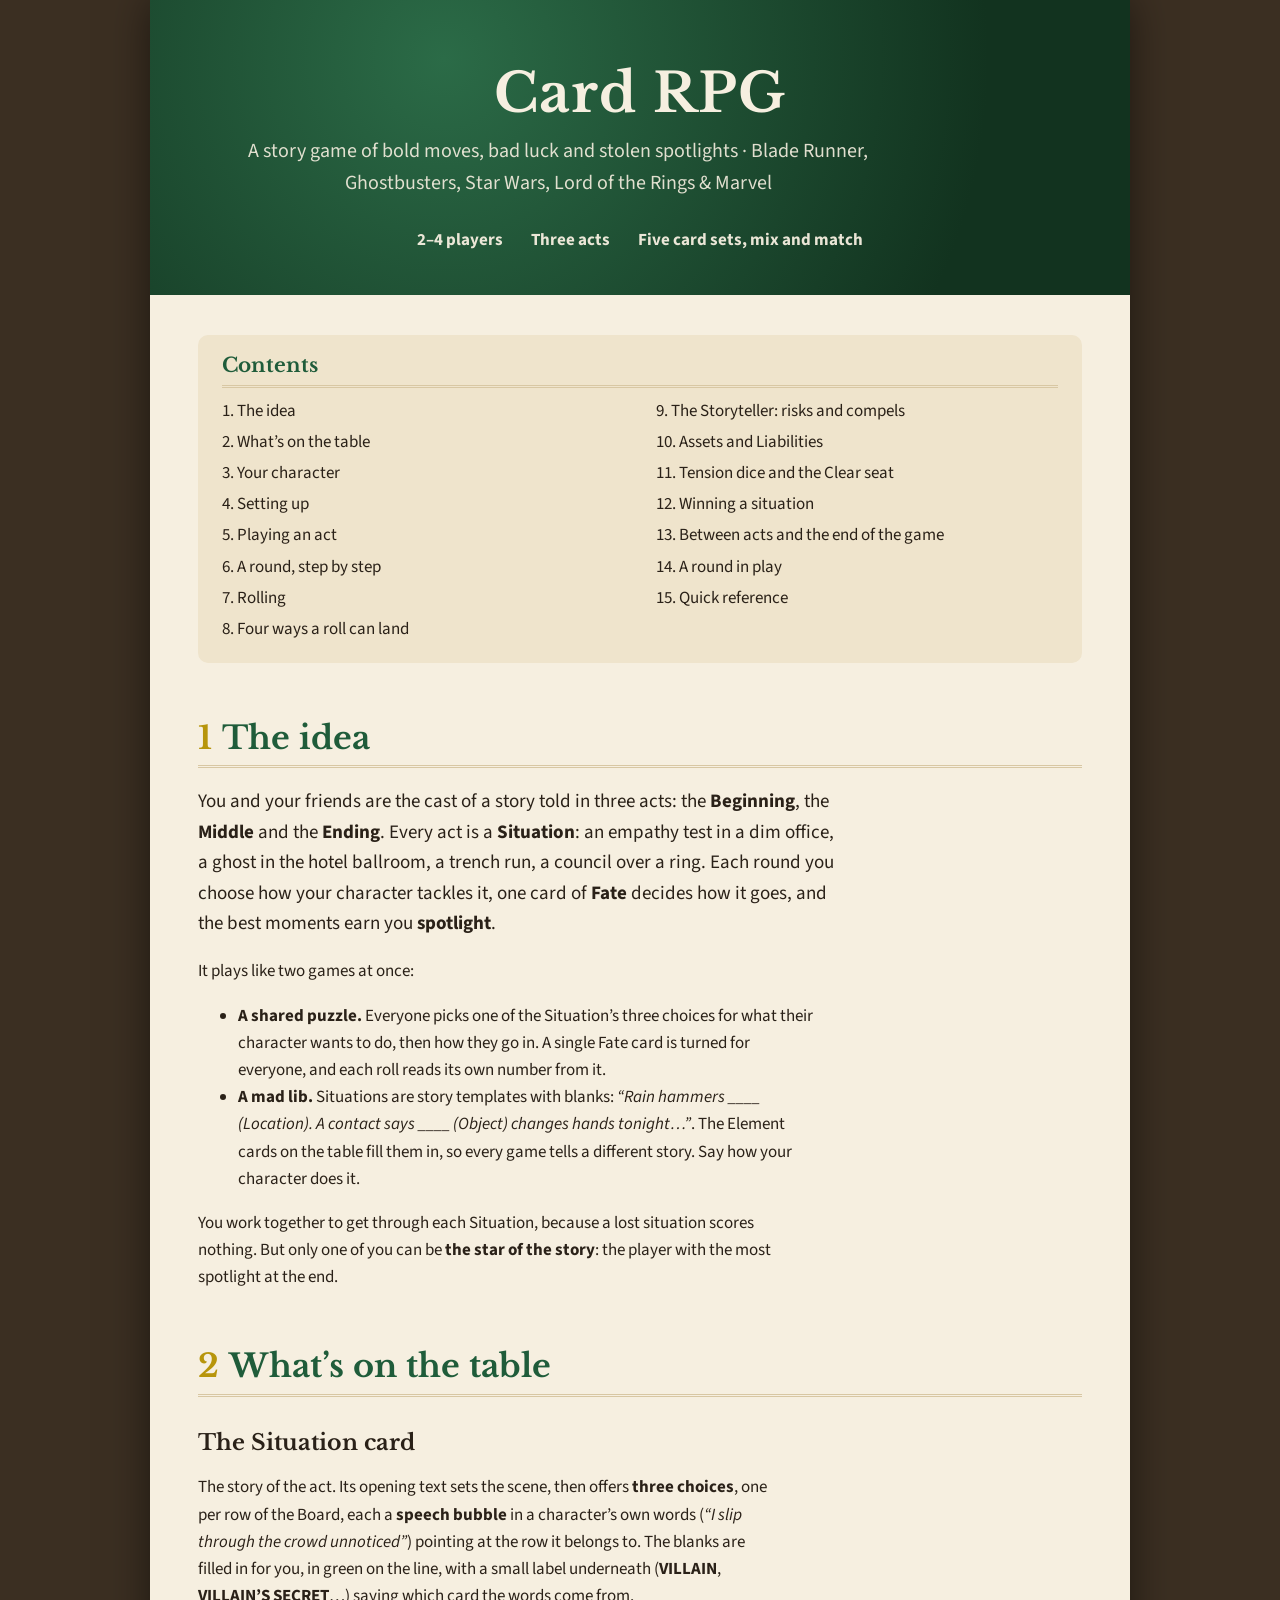
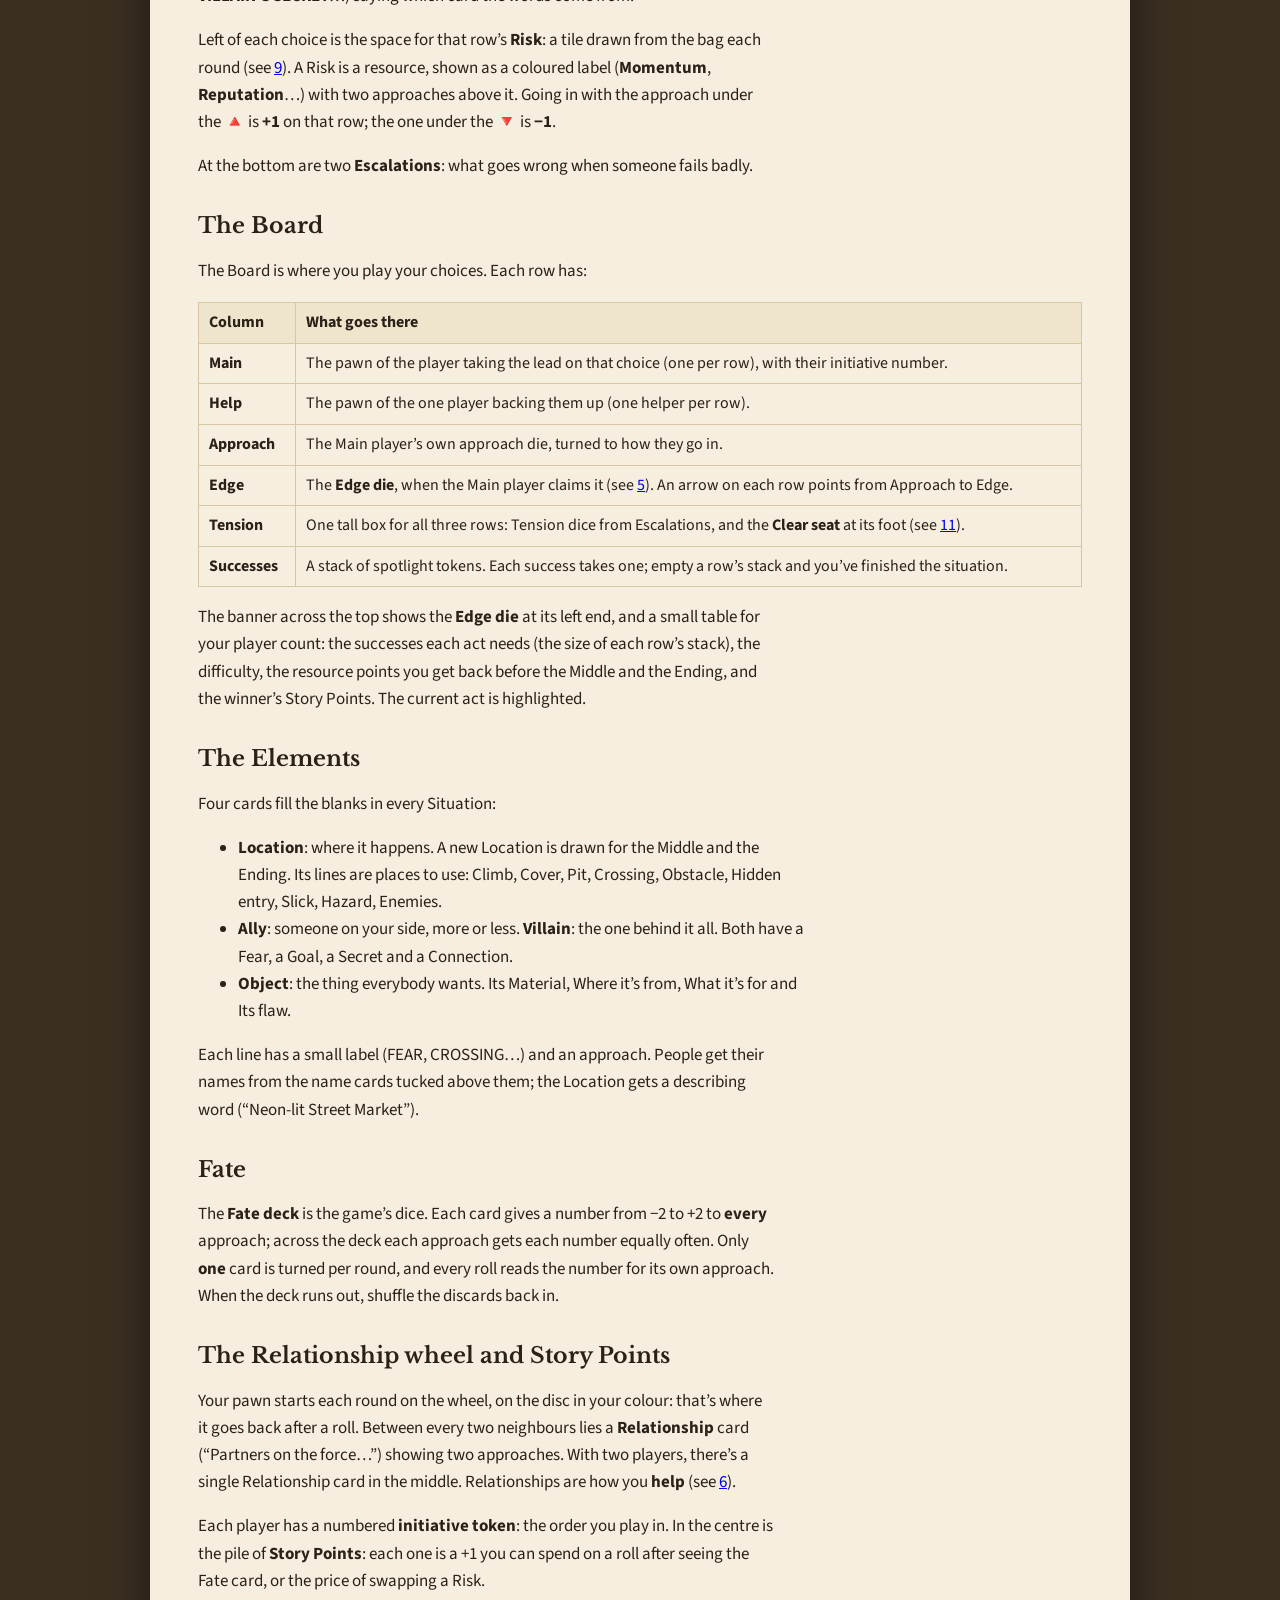
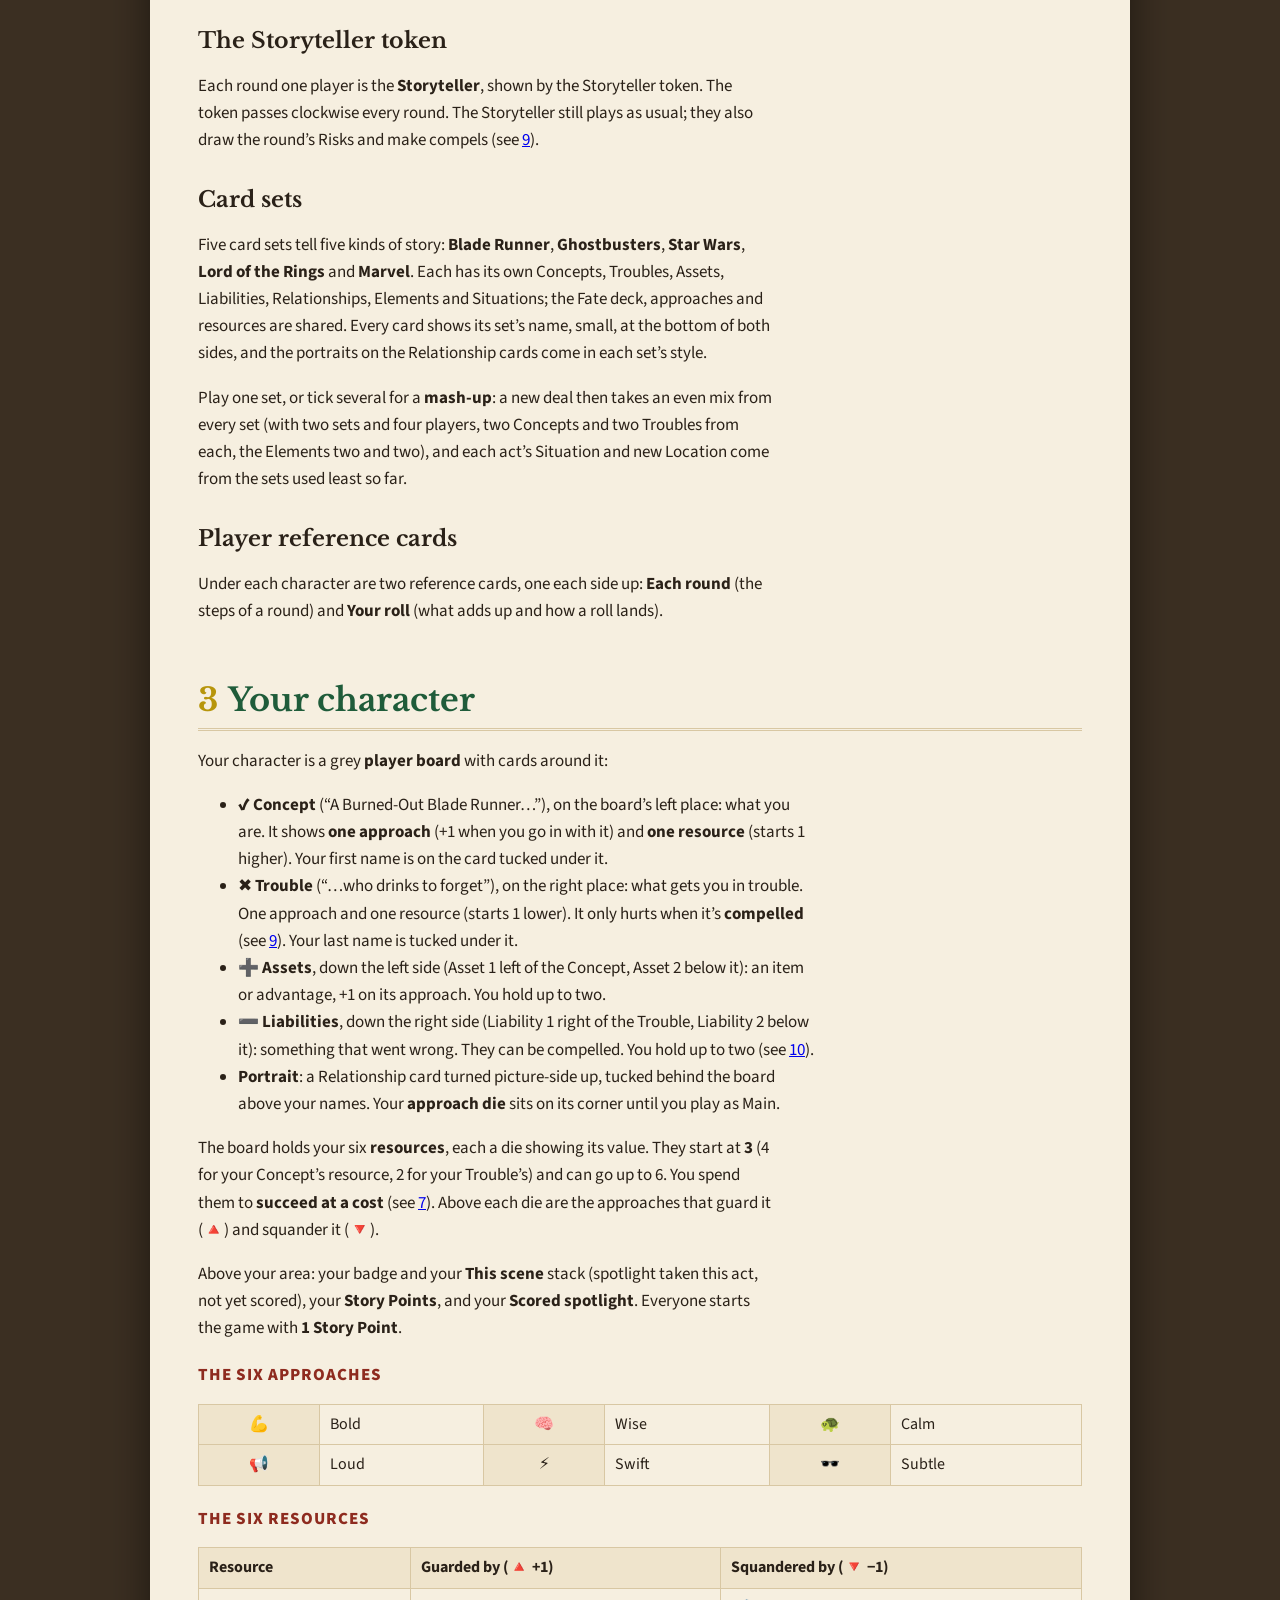
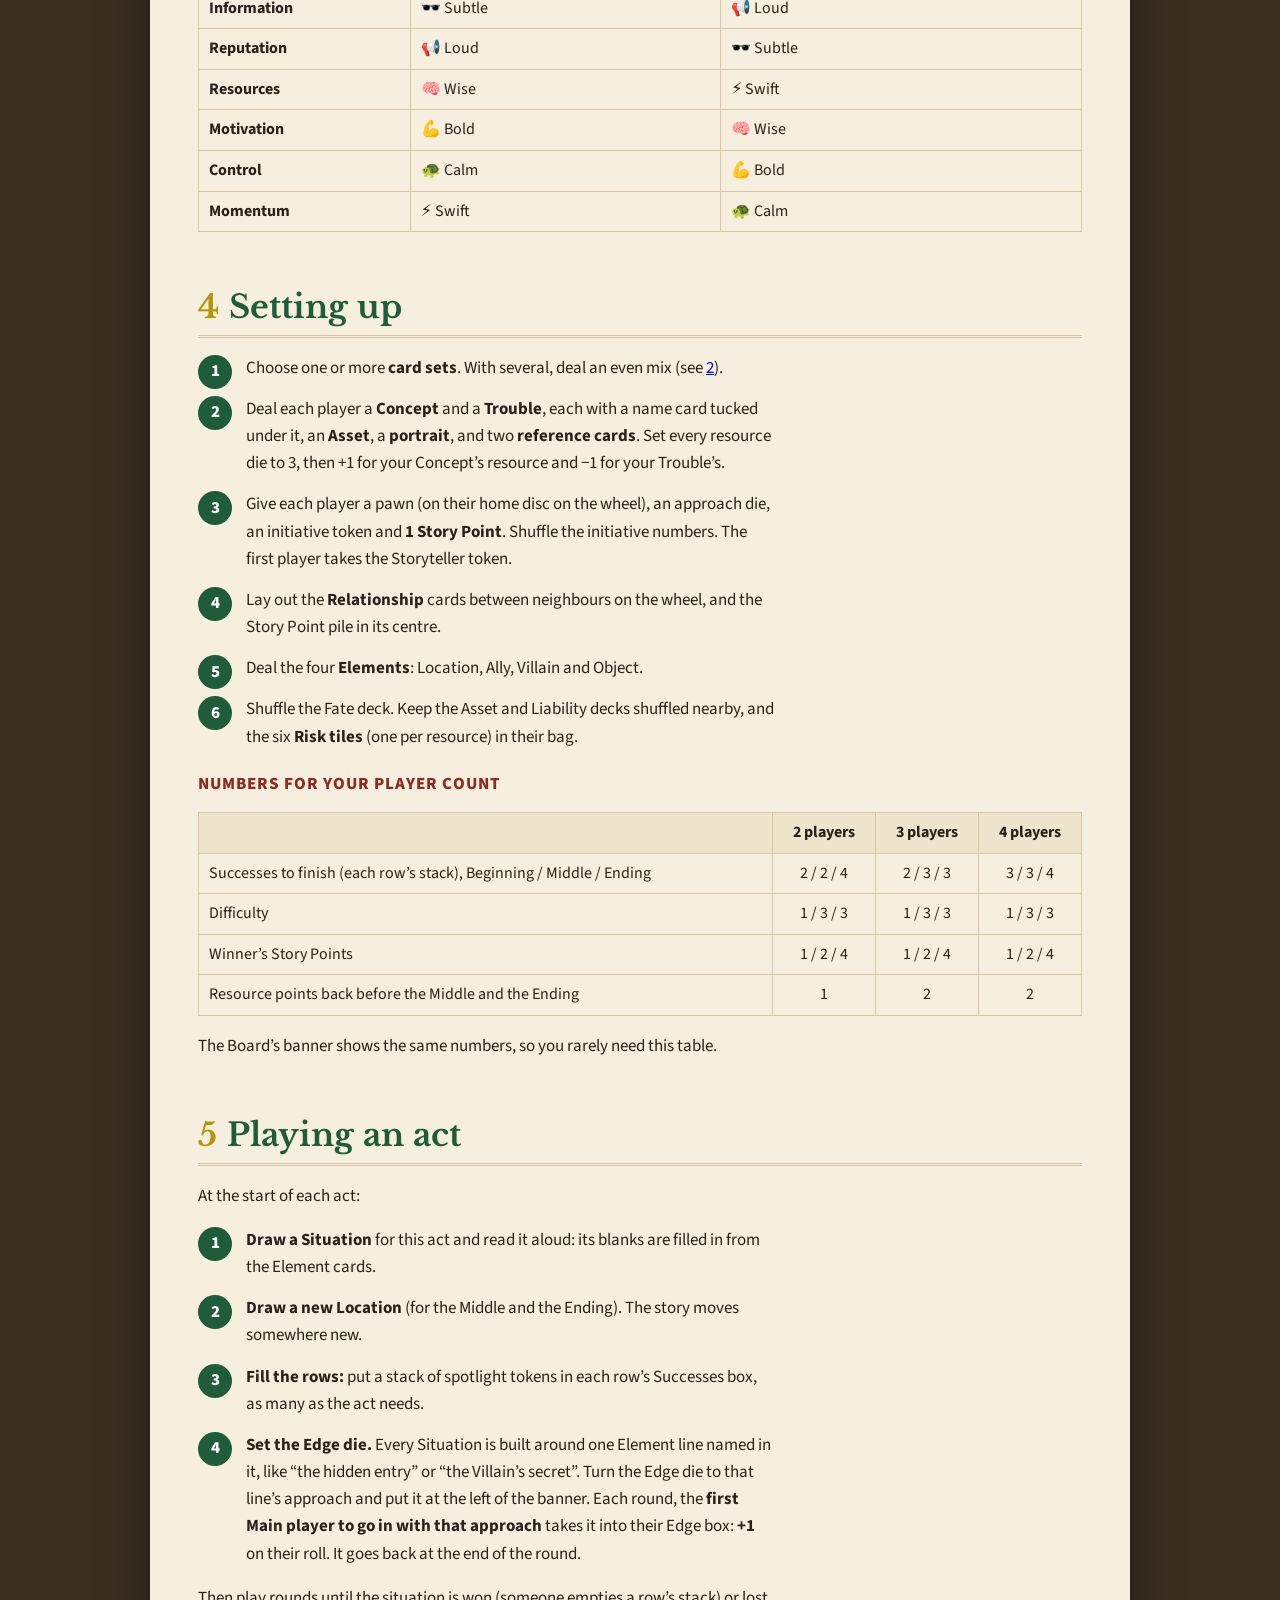
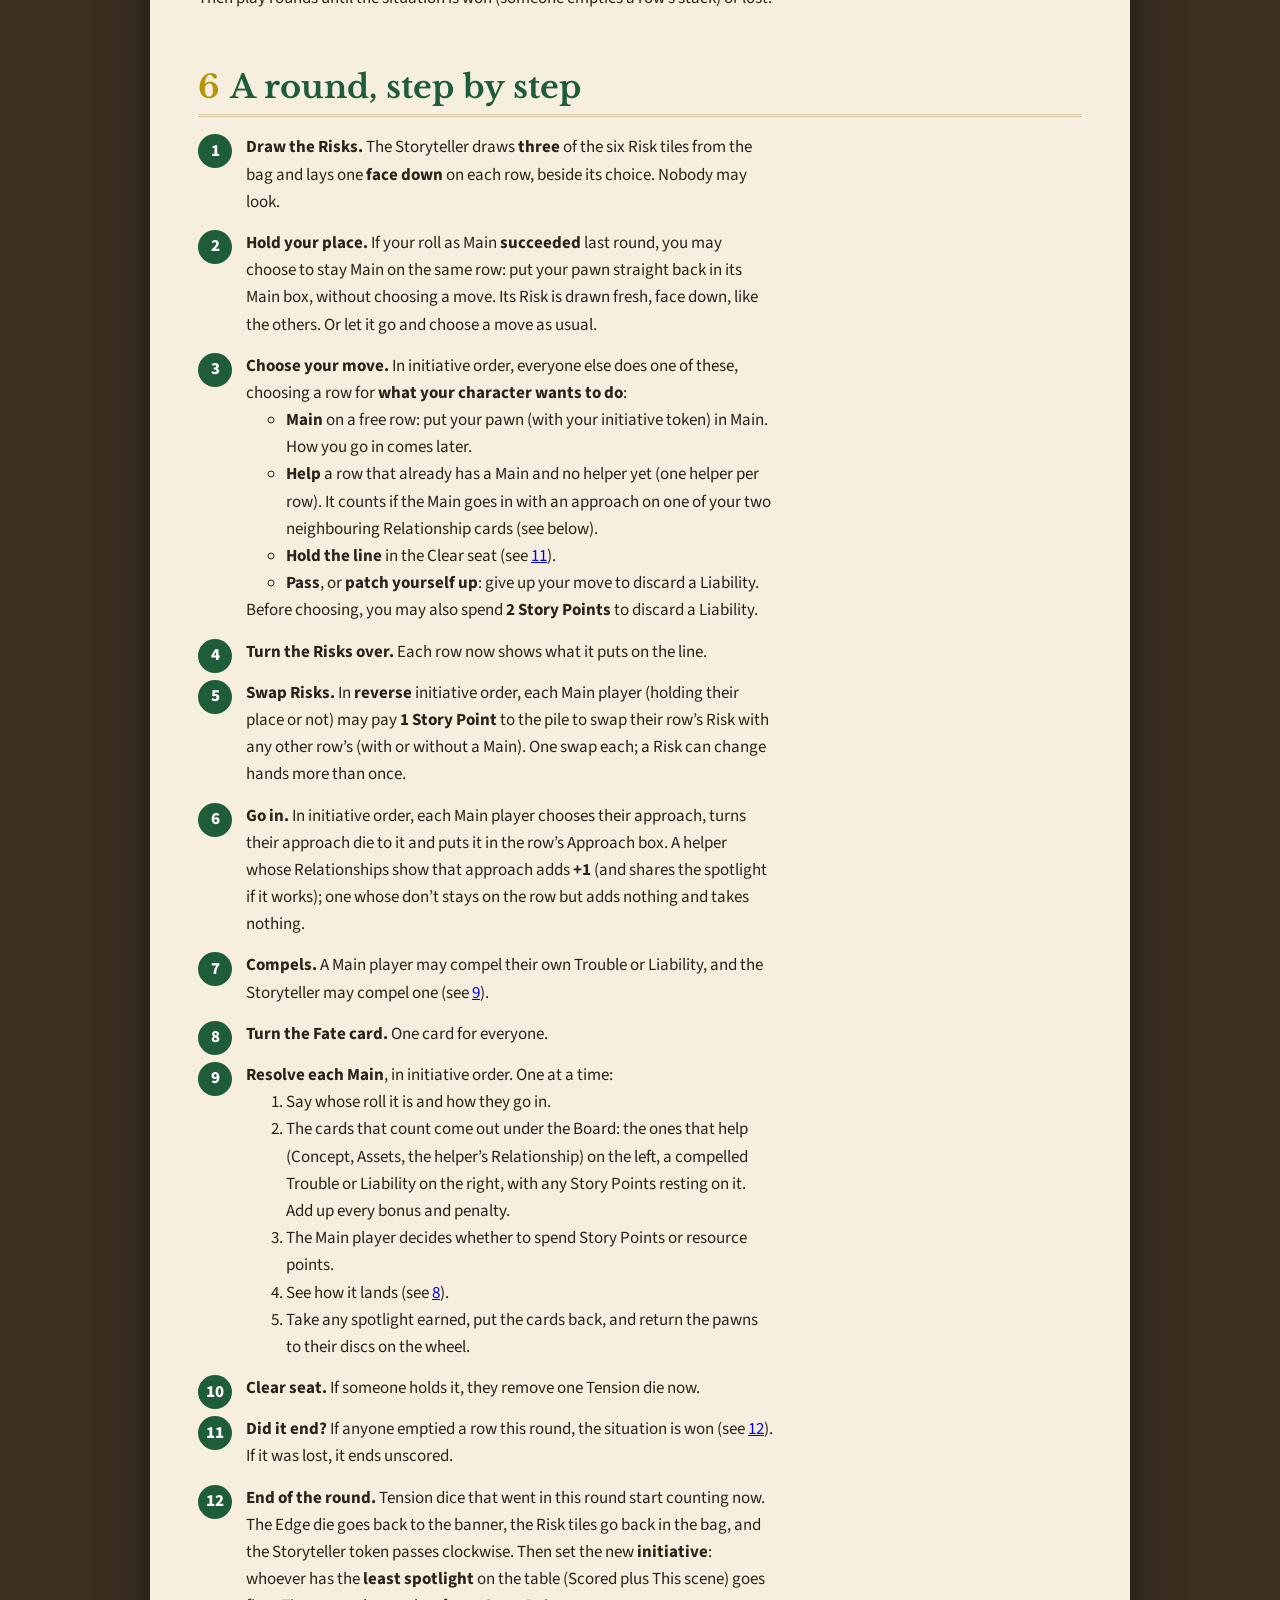
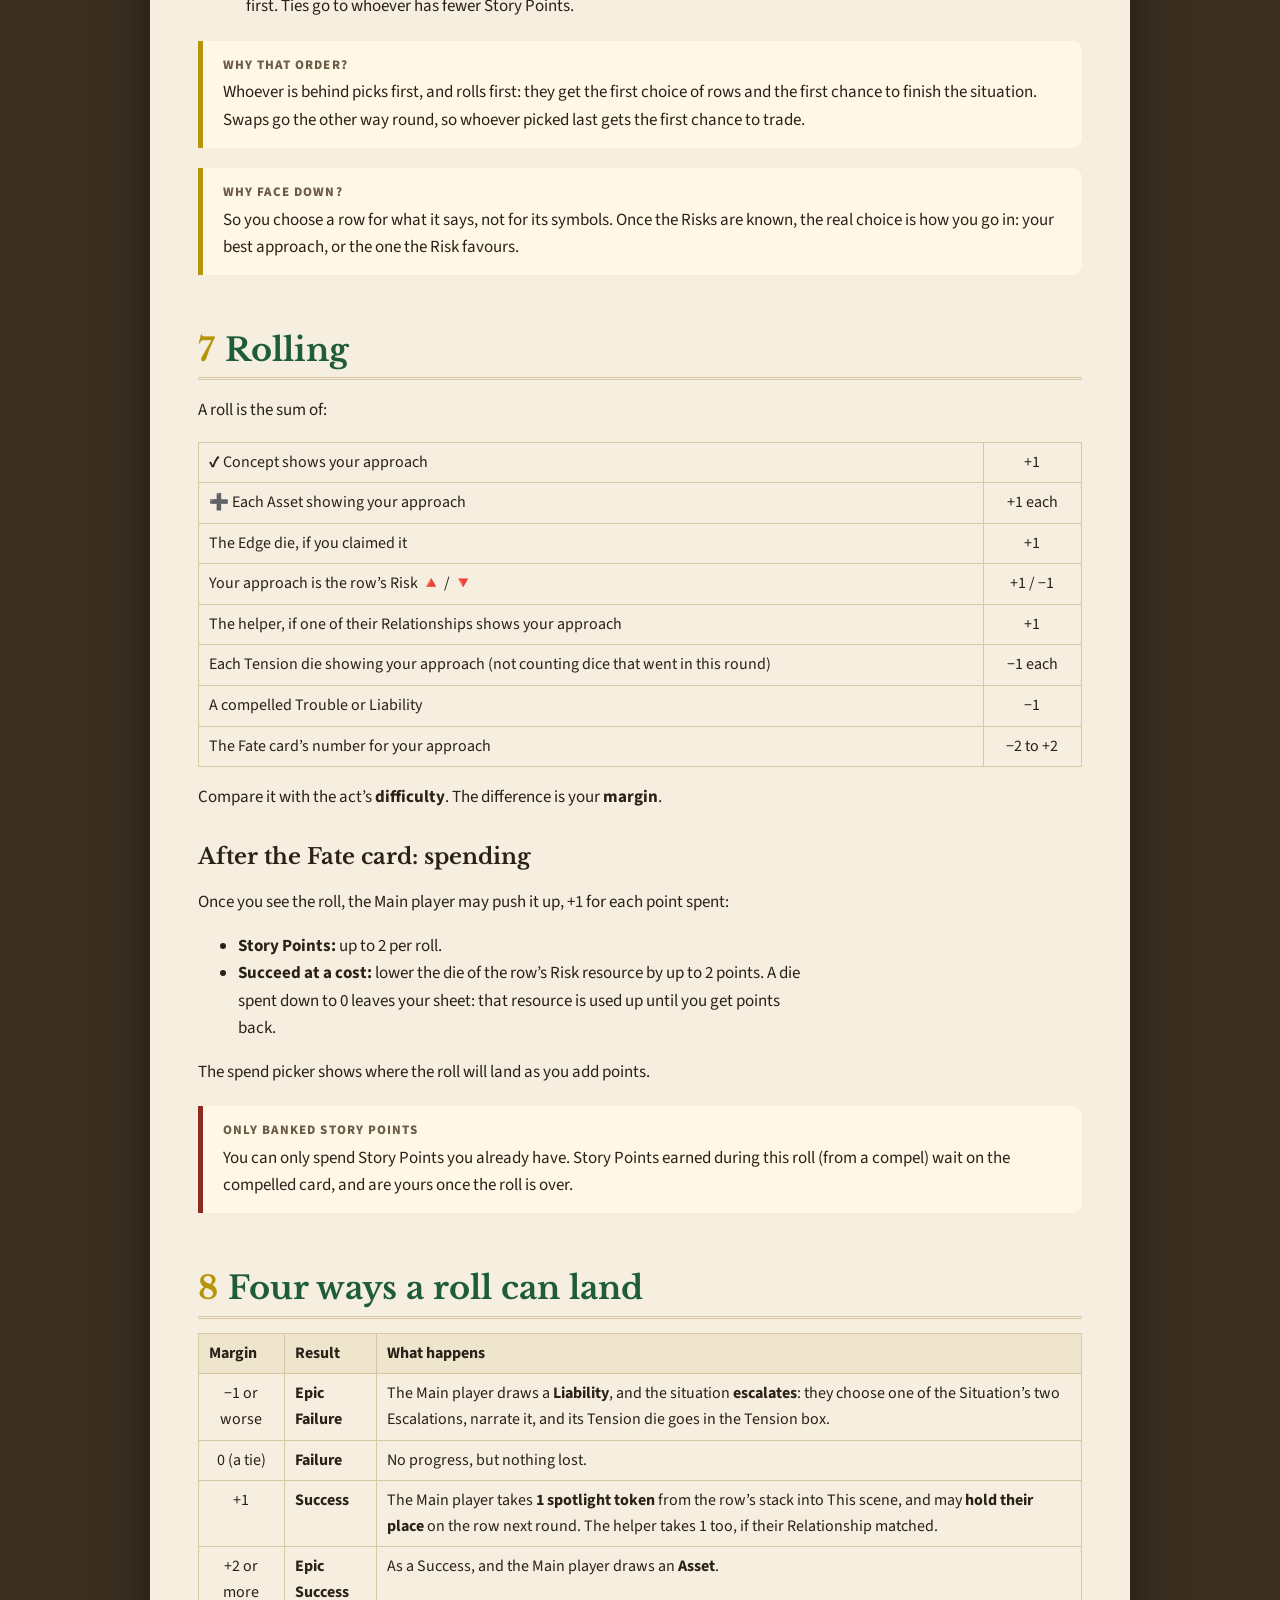
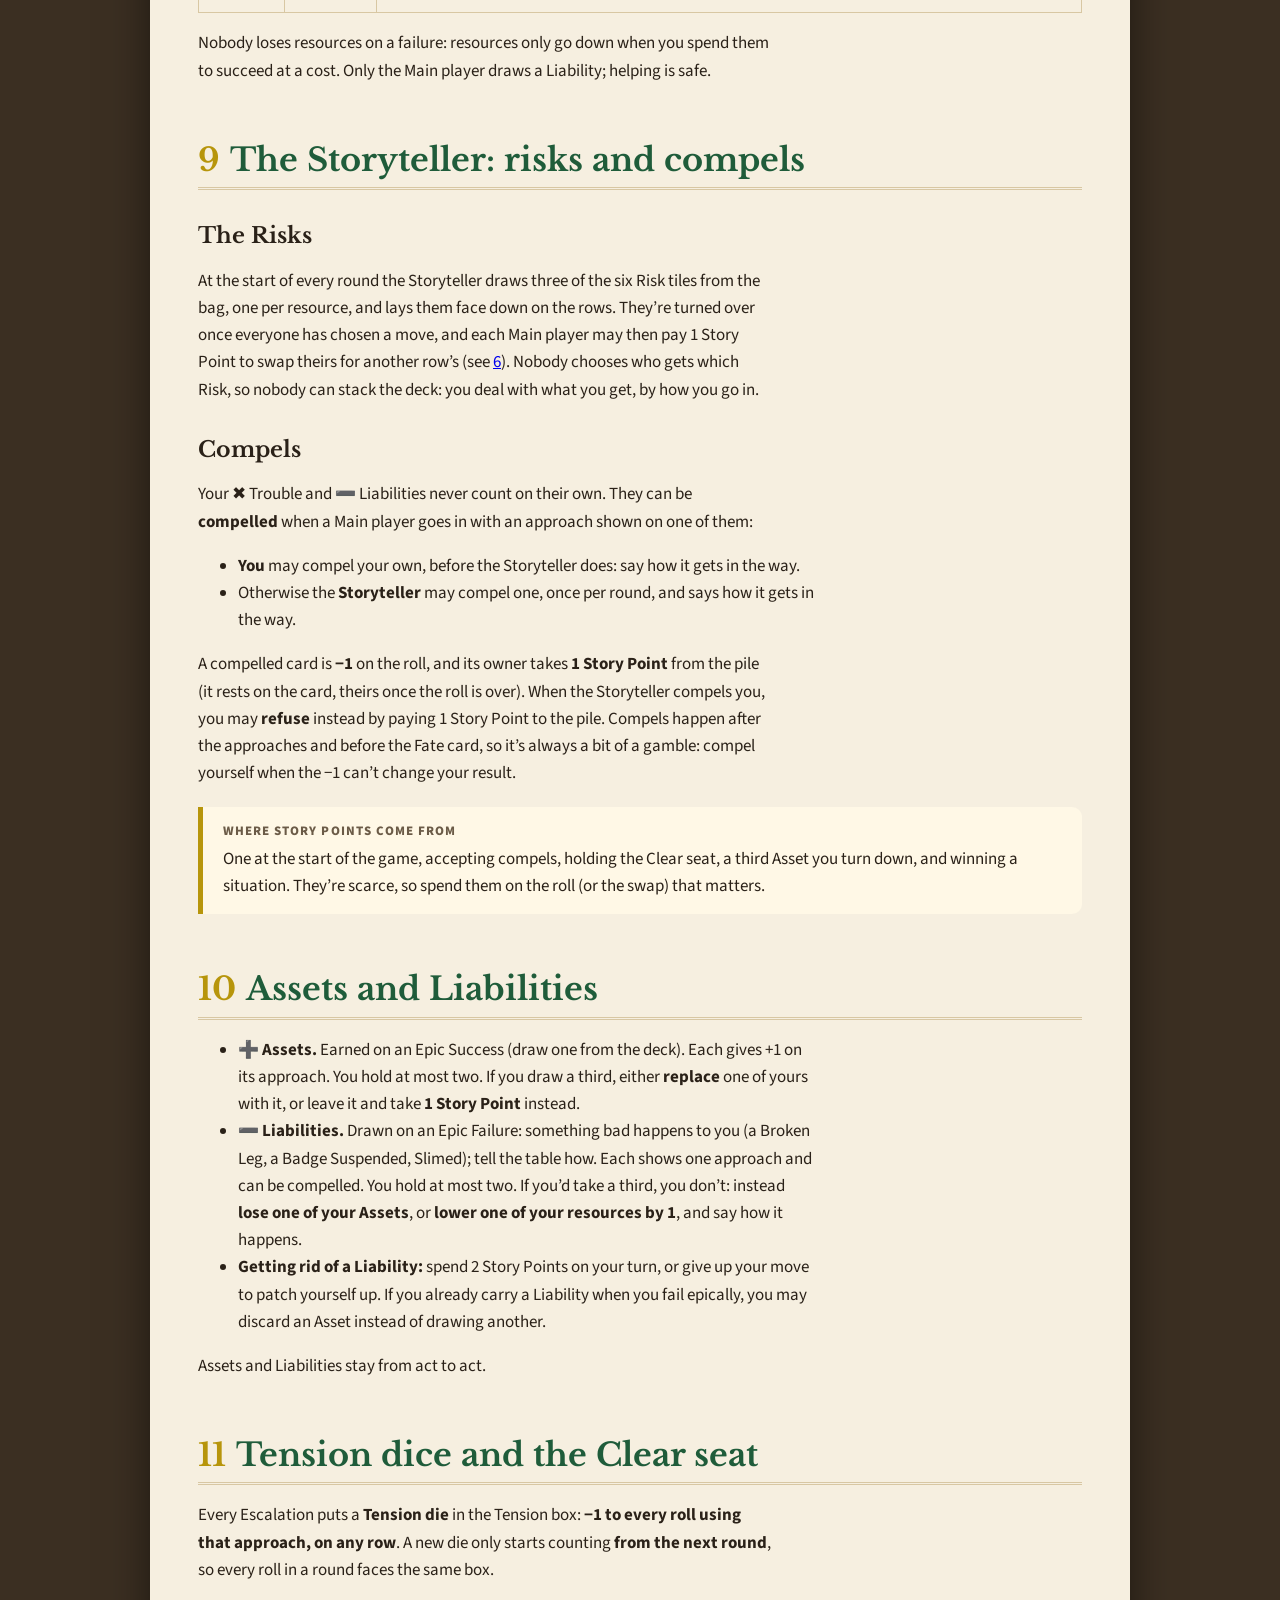
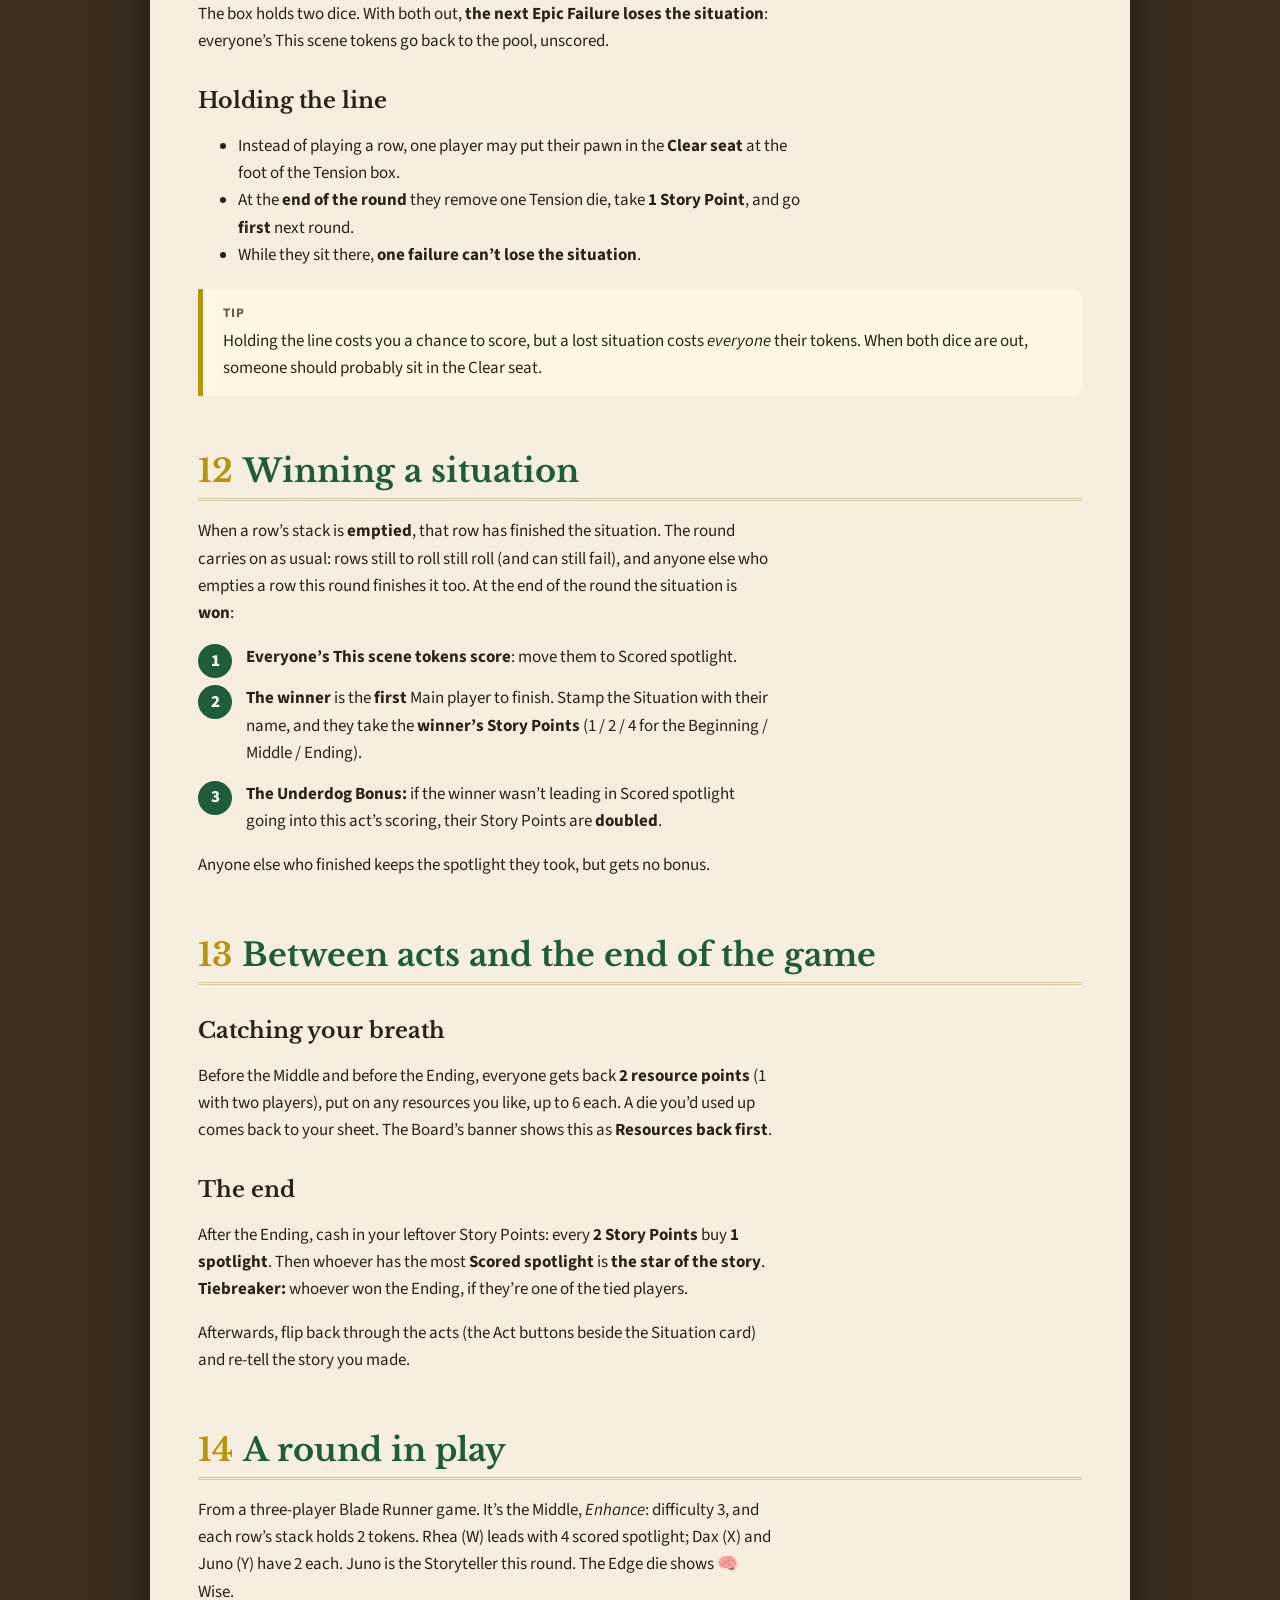
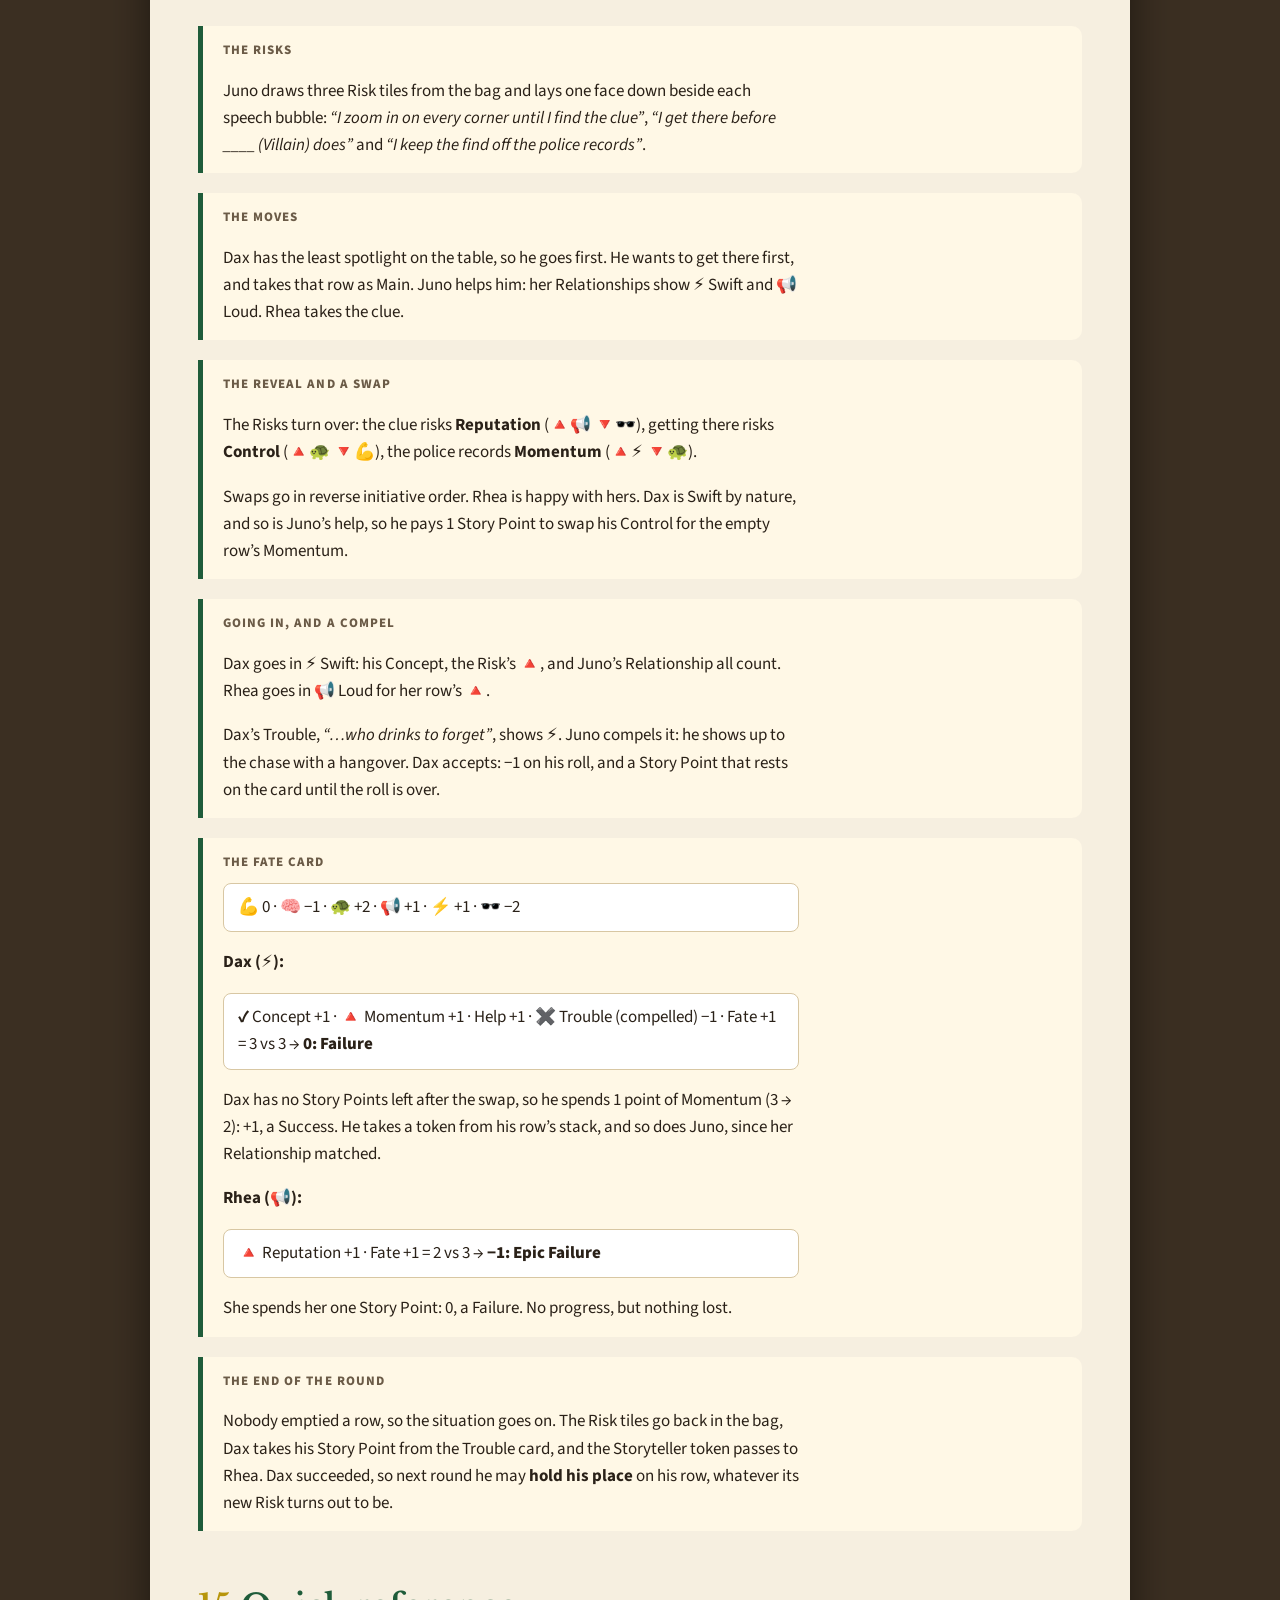
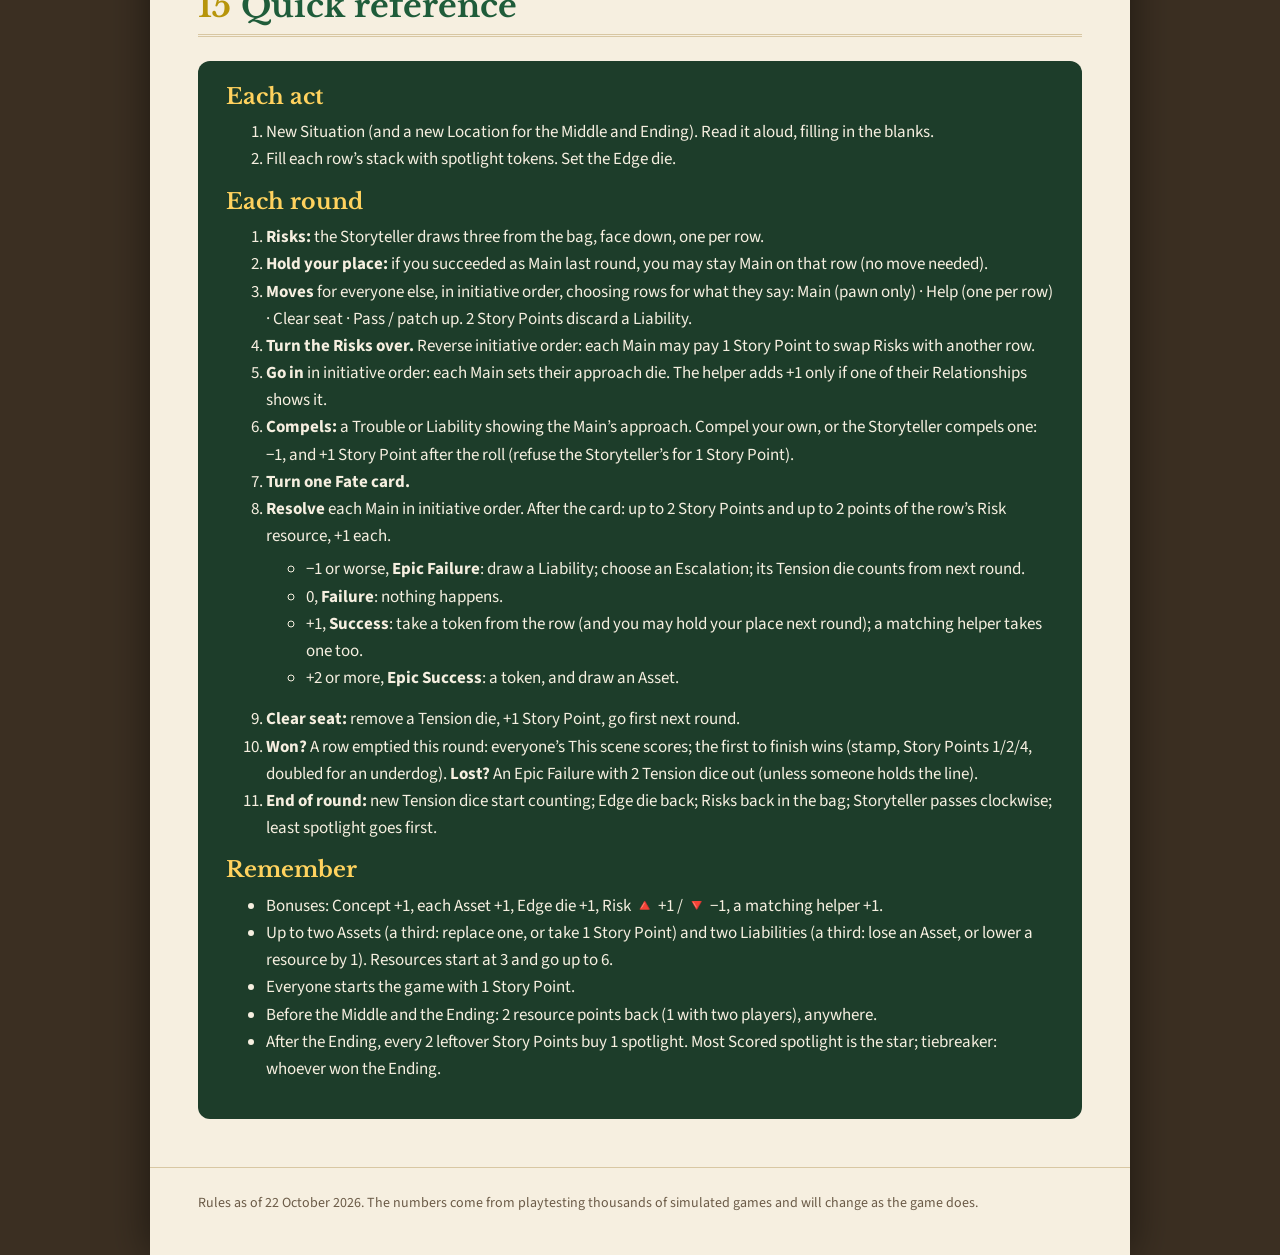
==== commit 1996e6aa: "Choose to leave your pawn on the row after a success; manual covers holding your place - After a suc" ====
--- a/manual.html
+++ b/manual.html
@@ -265,7 +265,7 @@
 <h4>Numbers for your player count</h4>
 <table>
   <tr><th></th><th class="c">2 players</th><th class="c">3 players</th><th class="c">4 players</th></tr>
-  <tr><td>Successes to finish (each row’s stack), Beginning / Middle / Ending</td><td class="c">2 / 3 / 5</td><td class="c">2 / 2 / 4</td><td class="c">3 / 3 / 5</td></tr>
+  <tr><td>Successes to finish (each row’s stack), Beginning / Middle / Ending</td><td class="c">2 / 2 / 4</td><td class="c">2 / 3 / 3</td><td class="c">3 / 3 / 4</td></tr>
   <tr><td>Difficulty</td><td class="c">1 / 3 / 3</td><td class="c">1 / 3 / 3</td><td class="c">1 / 3 / 3</td></tr>
   <tr><td>Winner’s Story Points</td><td class="c">1 / 2 / 4</td><td class="c">1 / 2 / 4</td><td class="c">1 / 2 / 4</td></tr>
   <tr><td>Resource points back before the Middle and the Ending</td><td class="c">1</td><td class="c">2</td><td class="c">2</td></tr>
@@ -287,7 +287,8 @@
 <h2 id="round"><span class="num">6</span>A round, step by step</h2>
 <ol class="steps">
   <li><b>Draw the Risks.</b> The Storyteller draws <b>three</b> of the six Risk tiles from the bag and lays one <b>face down</b> on each row, beside its choice. Nobody may look.</li>
-  <li><b>Choose your move.</b> In initiative order, each player does one of these, choosing a row for <b>what your character wants to do</b>:
+  <li><b>Hold your place.</b> If your roll as Main <b>succeeded</b> last round, you may choose to stay Main on the same row: put your pawn straight back in its Main box, without choosing a move. Its Risk is drawn fresh, face down, like the others. Or let it go and choose a move as usual.</li>
+  <li><b>Choose your move.</b> In initiative order, everyone else does one of these, choosing a row for <b>what your character wants to do</b>:
     <ul>
       <li><b>Main</b> on a free row: put your pawn (with your initiative token) in Main. How you go in comes later.</li>
       <li><b>Help</b> a row that already has a Main and no helper yet (one helper per row). It counts if the Main goes in with an approach on one of your two neighbouring Relationship cards (see below).</li>
@@ -297,7 +298,7 @@
     Before choosing, you may also spend <b>2 Story Points</b> to discard a Liability.
   </li>
   <li><b>Turn the Risks over.</b> Each row now shows what it puts on the line.</li>
-  <li><b>Swap Risks.</b> In <b>reverse</b> initiative order, each Main player may pay <b>1 Story Point</b> to the pile to swap their row’s Risk with any other row’s (with or without a Main). One swap each; a Risk can change hands more than once.</li>
+  <li><b>Swap Risks.</b> In <b>reverse</b> initiative order, each Main player (holding their place or not) may pay <b>1 Story Point</b> to the pile to swap their row’s Risk with any other row’s (with or without a Main). One swap each; a Risk can change hands more than once.</li>
   <li><b>Go in.</b> In initiative order, each Main player chooses their approach, turns their approach die to it and puts it in the row’s Approach box. A helper whose Relationships show that approach adds <b>+1</b> (and shares the spotlight if it works); one whose don’t stays on the row but adds nothing and takes nothing.</li>
   <li><b>Compels.</b> A Main player may compel their own Trouble or Liability, and the Storyteller may compel one (see <a href="#storyteller">9</a>).</li>
   <li><b>Turn the Fate card.</b> One card for everyone.</li>
@@ -347,7 +348,7 @@
   <tr><th>Margin</th><th>Result</th><th>What happens</th></tr>
   <tr><td class="c">−1 or worse</td><td><b>Epic Failure</b></td><td>The Main player draws a <b>Liability</b>, and the situation <b>escalates</b>: they choose one of the Situation’s two Escalations, narrate it, and its Tension die goes in the Tension box.</td></tr>
   <tr><td class="c">0 (a tie)</td><td><b>Failure</b></td><td>No progress, but nothing lost.</td></tr>
-  <tr><td class="c">+1</td><td><b>Success</b></td><td>The Main player takes <b>1 spotlight token</b> from the row’s stack into This scene. The helper takes 1 too, if their Relationship matched.</td></tr>
+  <tr><td class="c">+1</td><td><b>Success</b></td><td>The Main player takes <b>1 spotlight token</b> from the row’s stack into This scene, and may <b>hold their place</b> on the row next round. The helper takes 1 too, if their Relationship matched.</td></tr>
   <tr><td class="c">+2 or more</td><td><b>Epic Success</b></td><td>As a Success, and the Main player draws an <b>Asset</b>.</td></tr>
 </table>
 <p>Nobody loses resources on a failure: resources only go down when you spend them to succeed at a cost. Only the Main player draws a Liability; helping is safe.</p>
@@ -438,7 +439,7 @@
 </div>
 
 <div class="callout example"><span class="label">The end of the round</span>
-  <p>Nobody emptied a row, so the situation goes on. The Risk tiles go back in the bag, Dax takes his Story Point from the Trouble card, and the Storyteller token passes to Rhea.</p>
+  <p>Nobody emptied a row, so the situation goes on. The Risk tiles go back in the bag, Dax takes his Story Point from the Trouble card, and the Storyteller token passes to Rhea. Dax succeeded, so next round he may <b>hold his place</b> on his row, whatever its new Risk turns out to be.</p>
 </div>
 
 <!-- ==================================================================== -->
@@ -452,7 +453,8 @@
   <h3>Each round</h3>
   <ol>
     <li><b>Risks:</b> the Storyteller draws three from the bag, face down, one per row.</li>
-    <li><b>Moves</b> in initiative order, choosing rows for what they say: Main (pawn only) · Help (one per row) · Clear seat · Pass / patch up. 2 Story Points discard a Liability.</li>
+    <li><b>Hold your place:</b> if you succeeded as Main last round, you may stay Main on that row (no move needed).</li>
+    <li><b>Moves</b> for everyone else, in initiative order, choosing rows for what they say: Main (pawn only) · Help (one per row) · Clear seat · Pass / patch up. 2 Story Points discard a Liability.</li>
     <li><b>Turn the Risks over.</b> Reverse initiative order: each Main may pay 1 Story Point to swap Risks with another row.</li>
     <li><b>Go in</b> in initiative order: each Main sets their approach die. The helper adds +1 only if one of their Relationships shows it.</li>
     <li><b>Compels:</b> a Trouble or Liability showing the Main’s approach. Compel your own, or the Storyteller compels one: −1, and +1 Story Point after the roll (refuse the Storyteller’s for 1 Story Point).</li>
@@ -461,7 +463,7 @@
       <ul>
         <li>−1 or worse, <b>Epic Failure</b>: draw a Liability; choose an Escalation; its Tension die counts from next round.</li>
         <li>0, <b>Failure</b>: nothing happens.</li>
-        <li>+1, <b>Success</b>: take a token from the row; a matching helper takes one too.</li>
+        <li>+1, <b>Success</b>: take a token from the row (and you may hold your place next round); a matching helper takes one too.</li>
         <li>+2 or more, <b>Epic Success</b>: a token, and draw an Asset.</li>
       </ul>
     </li>
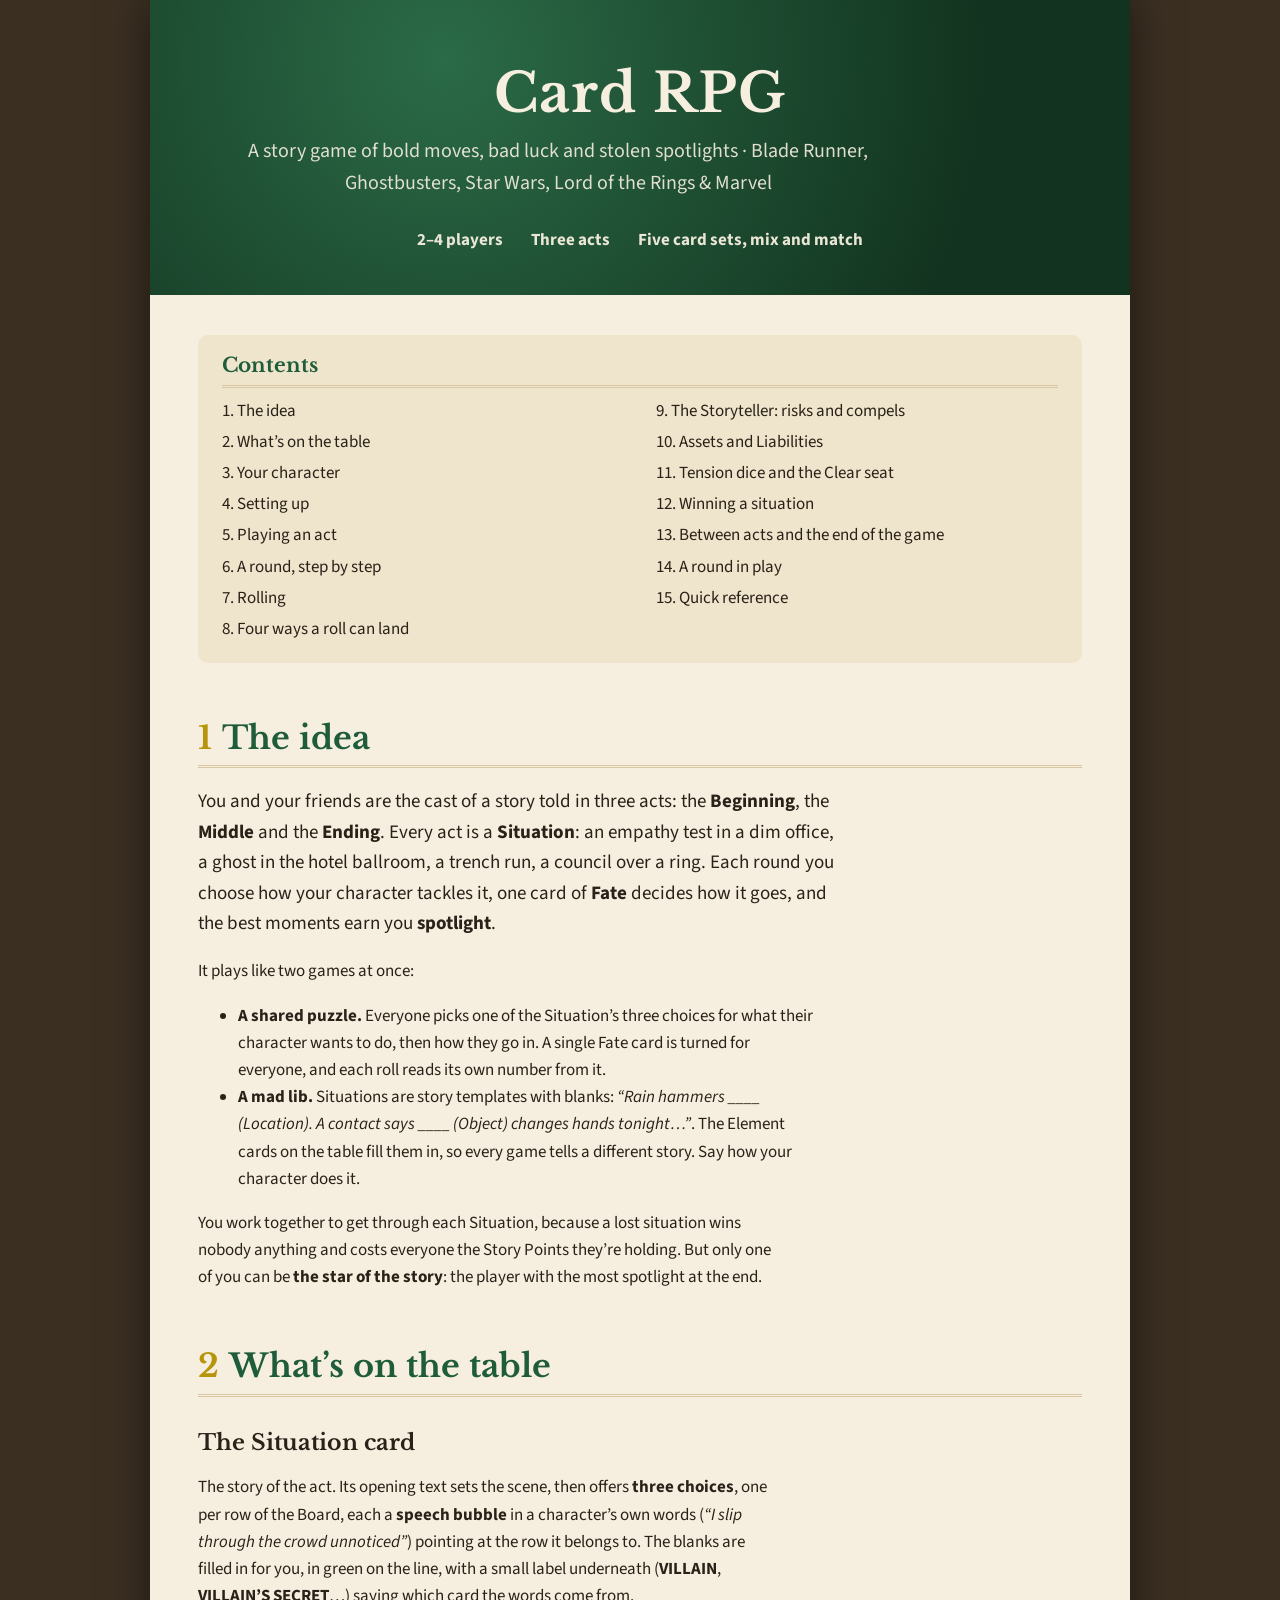
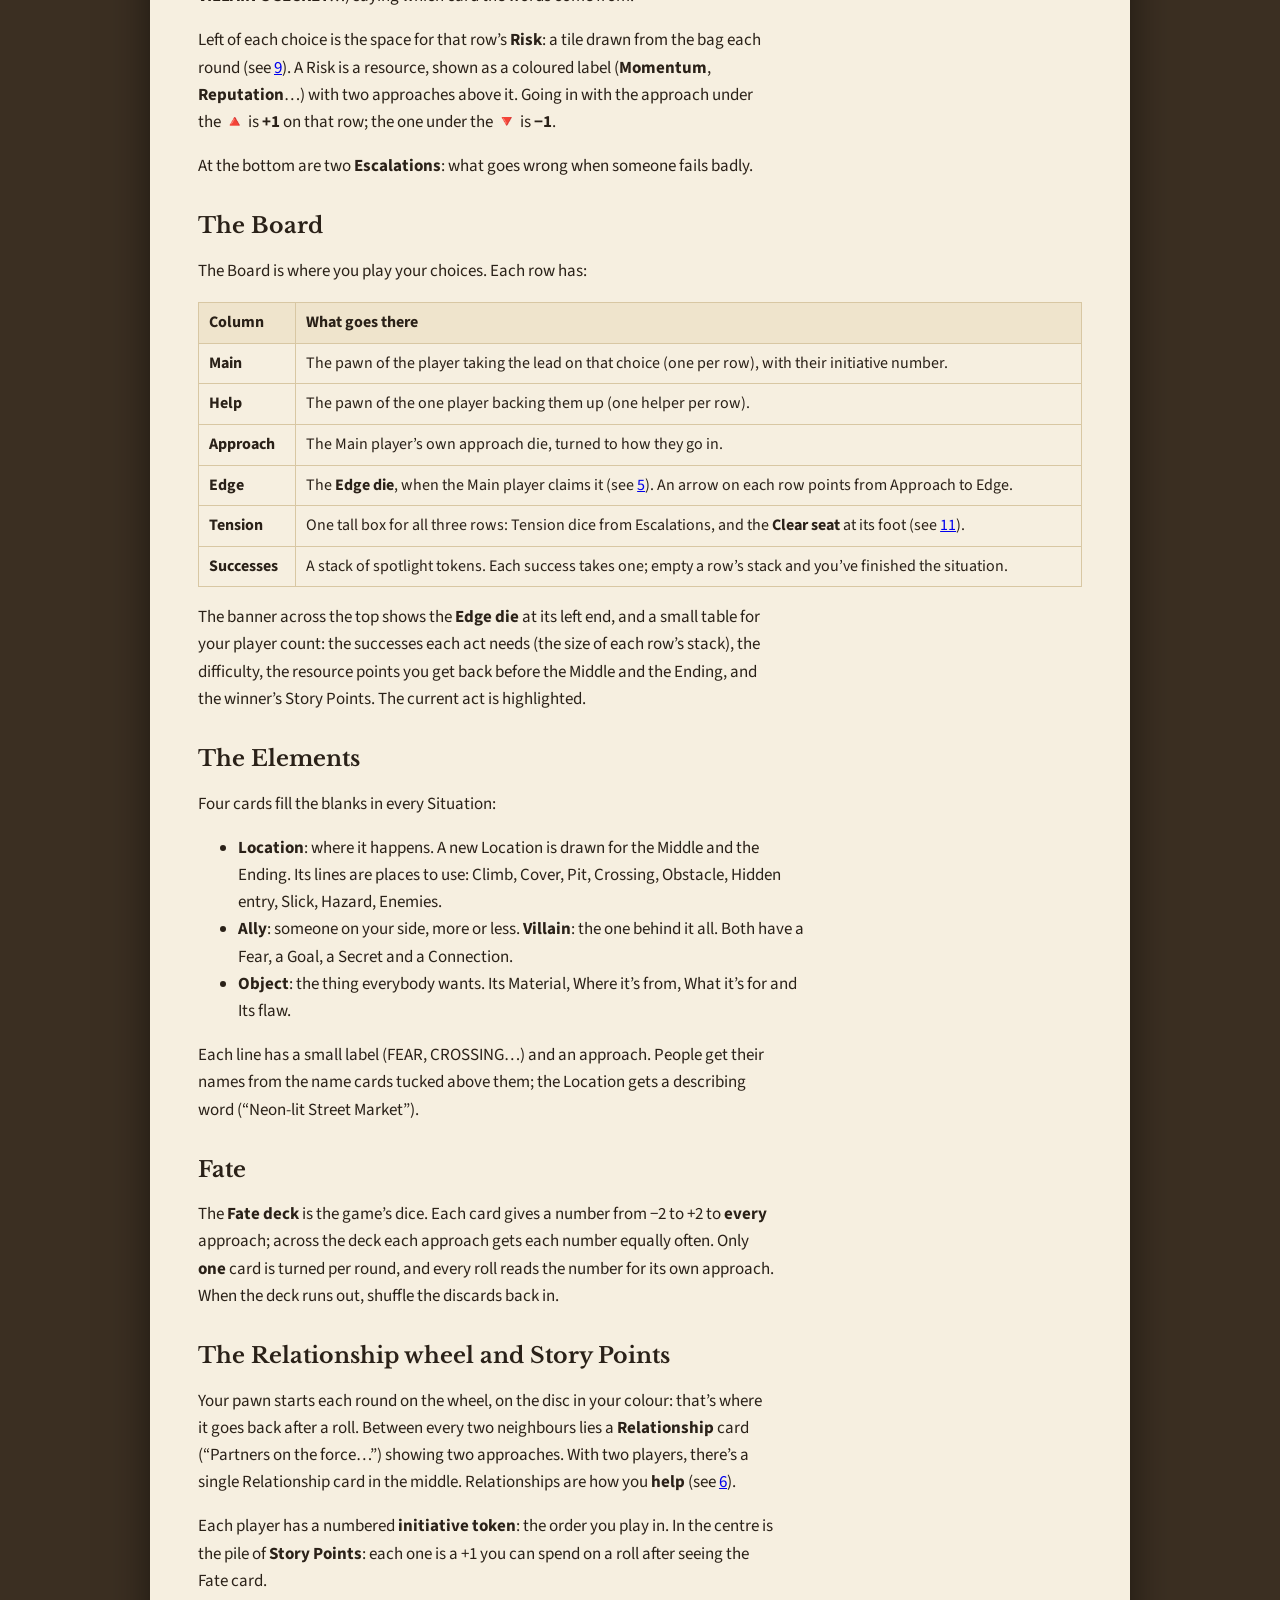
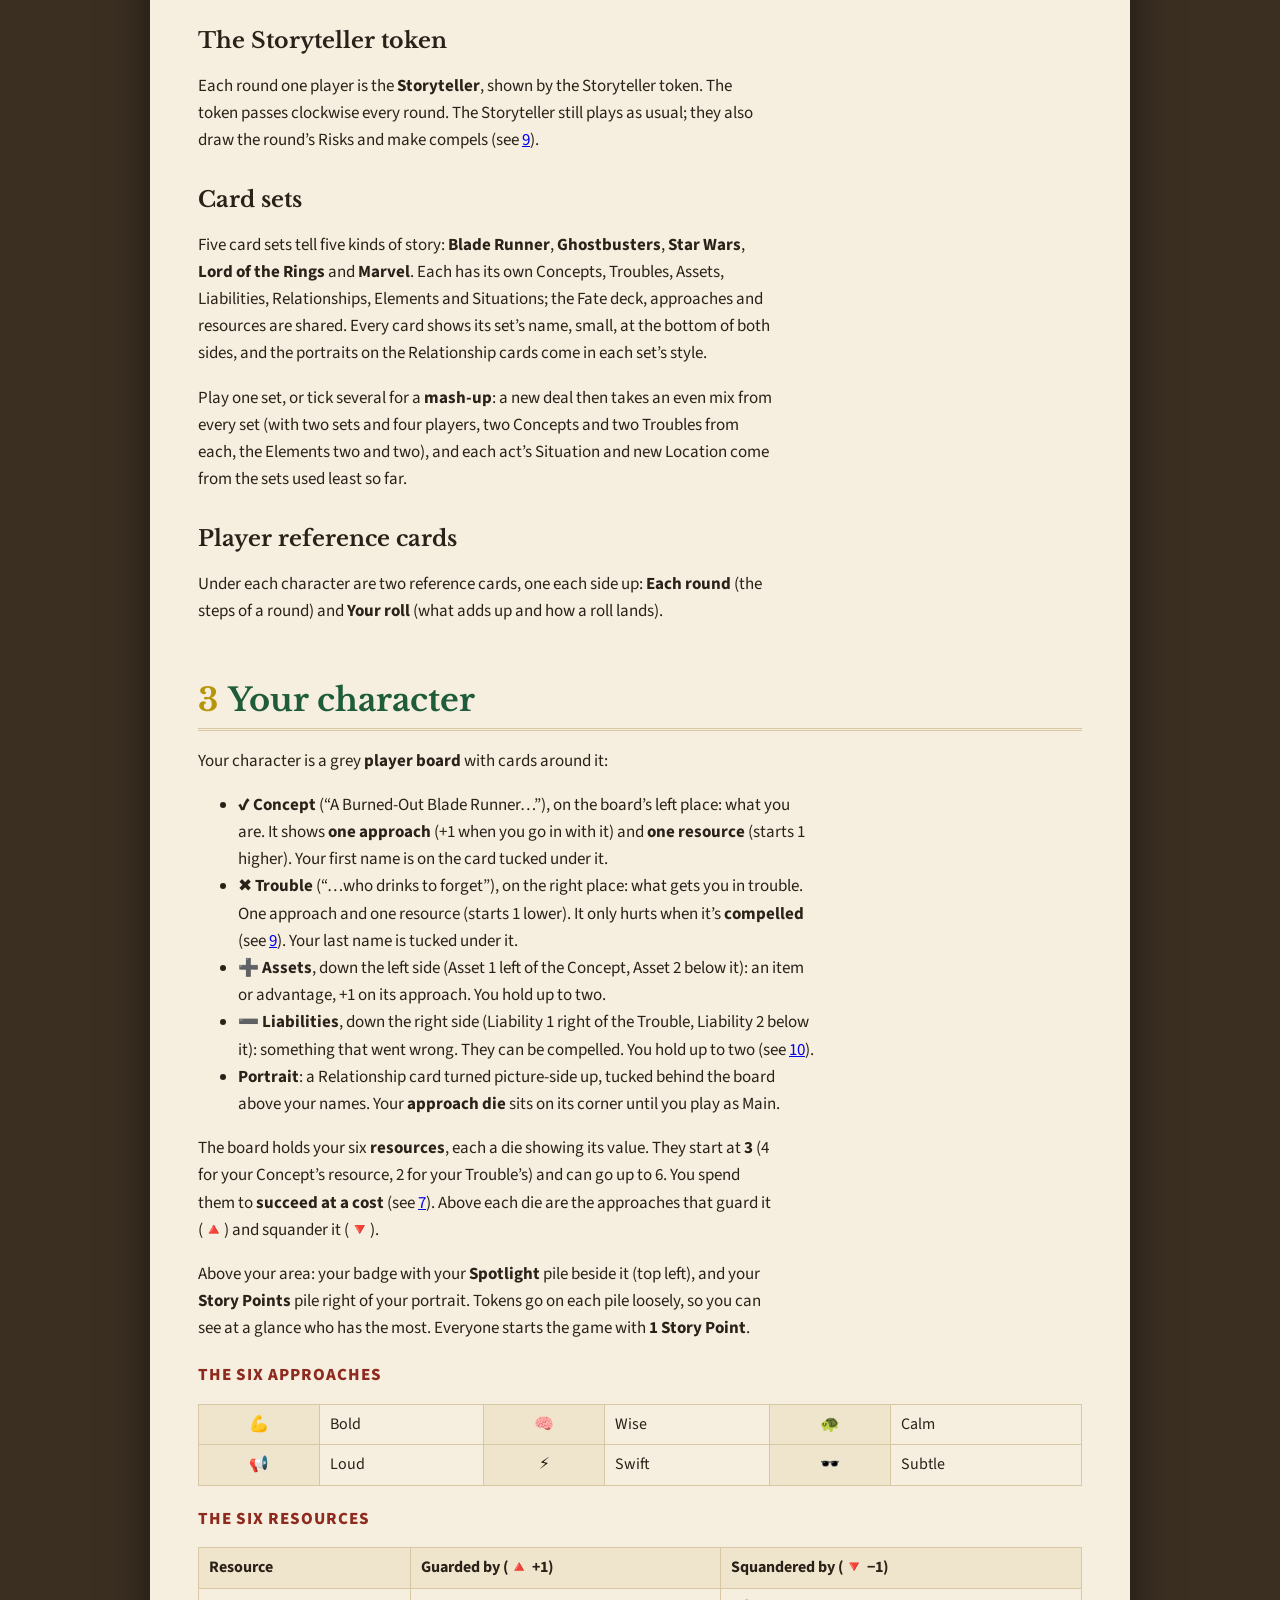
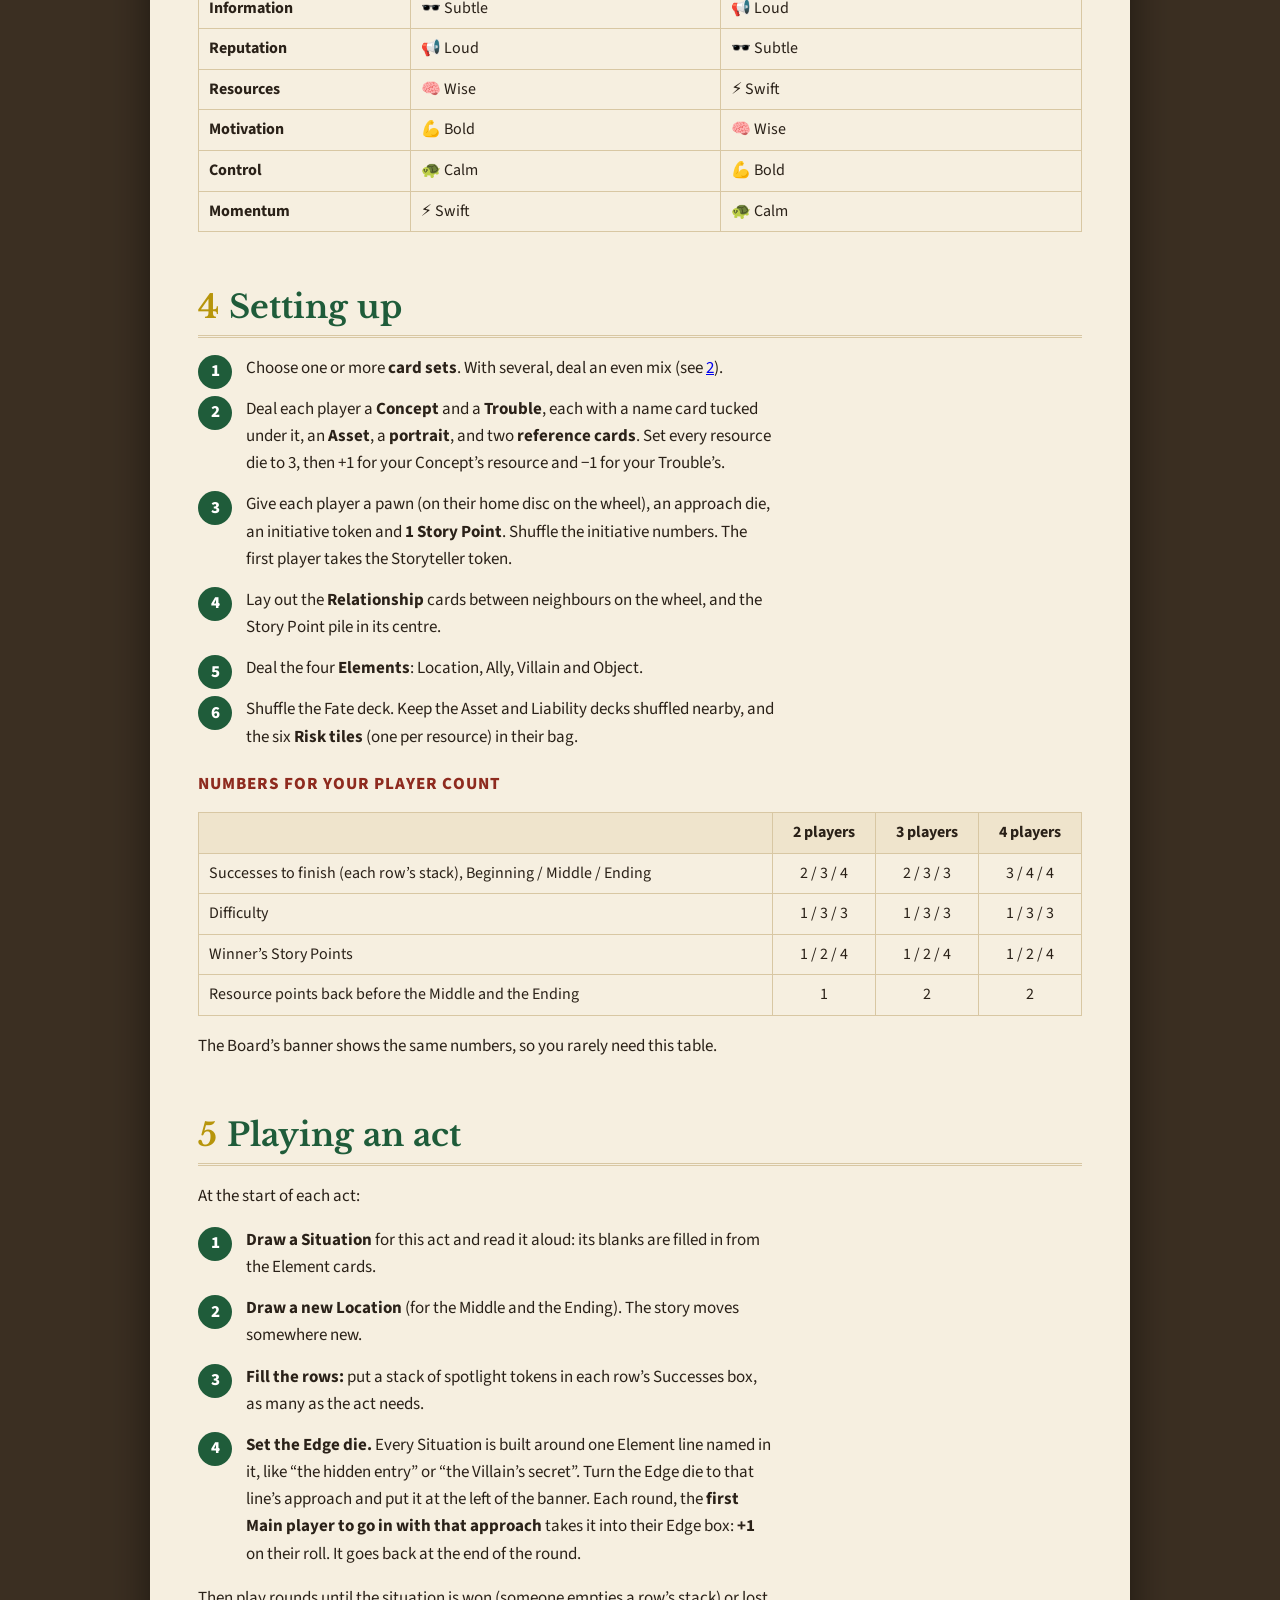
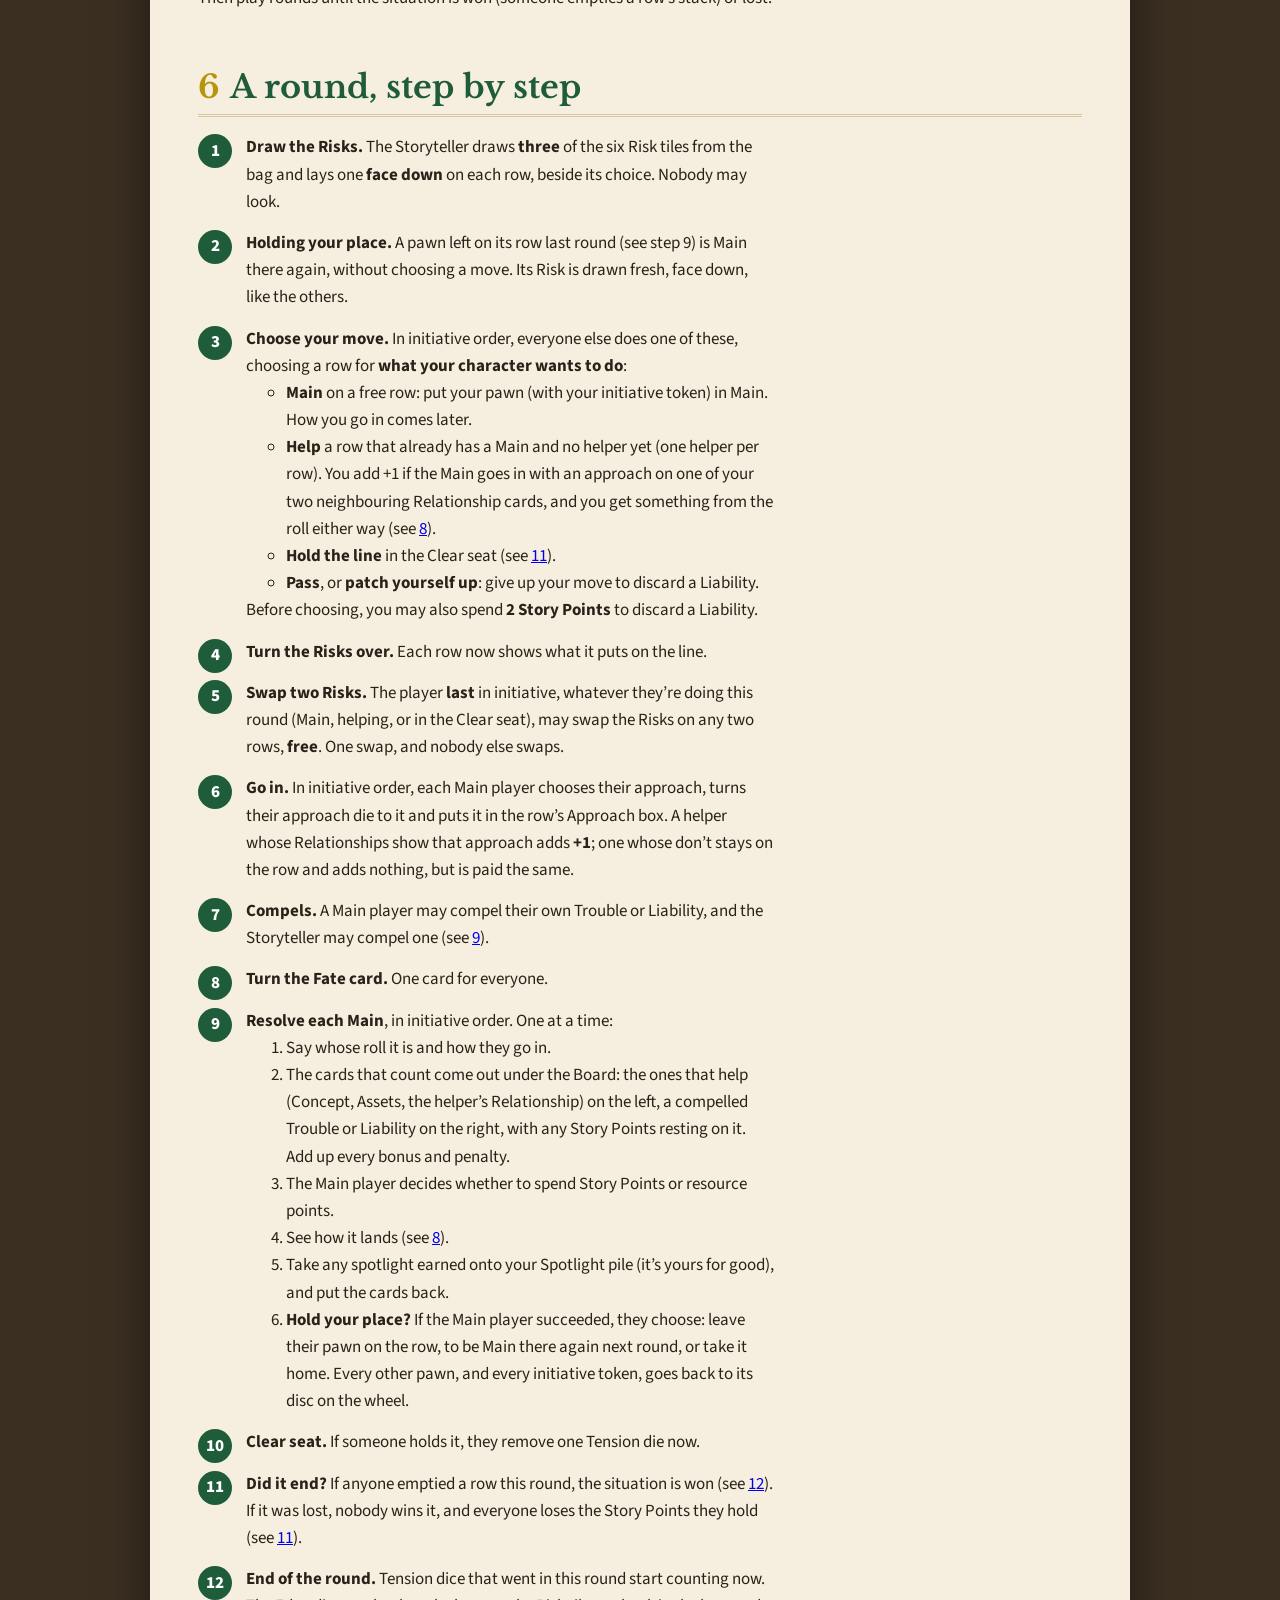
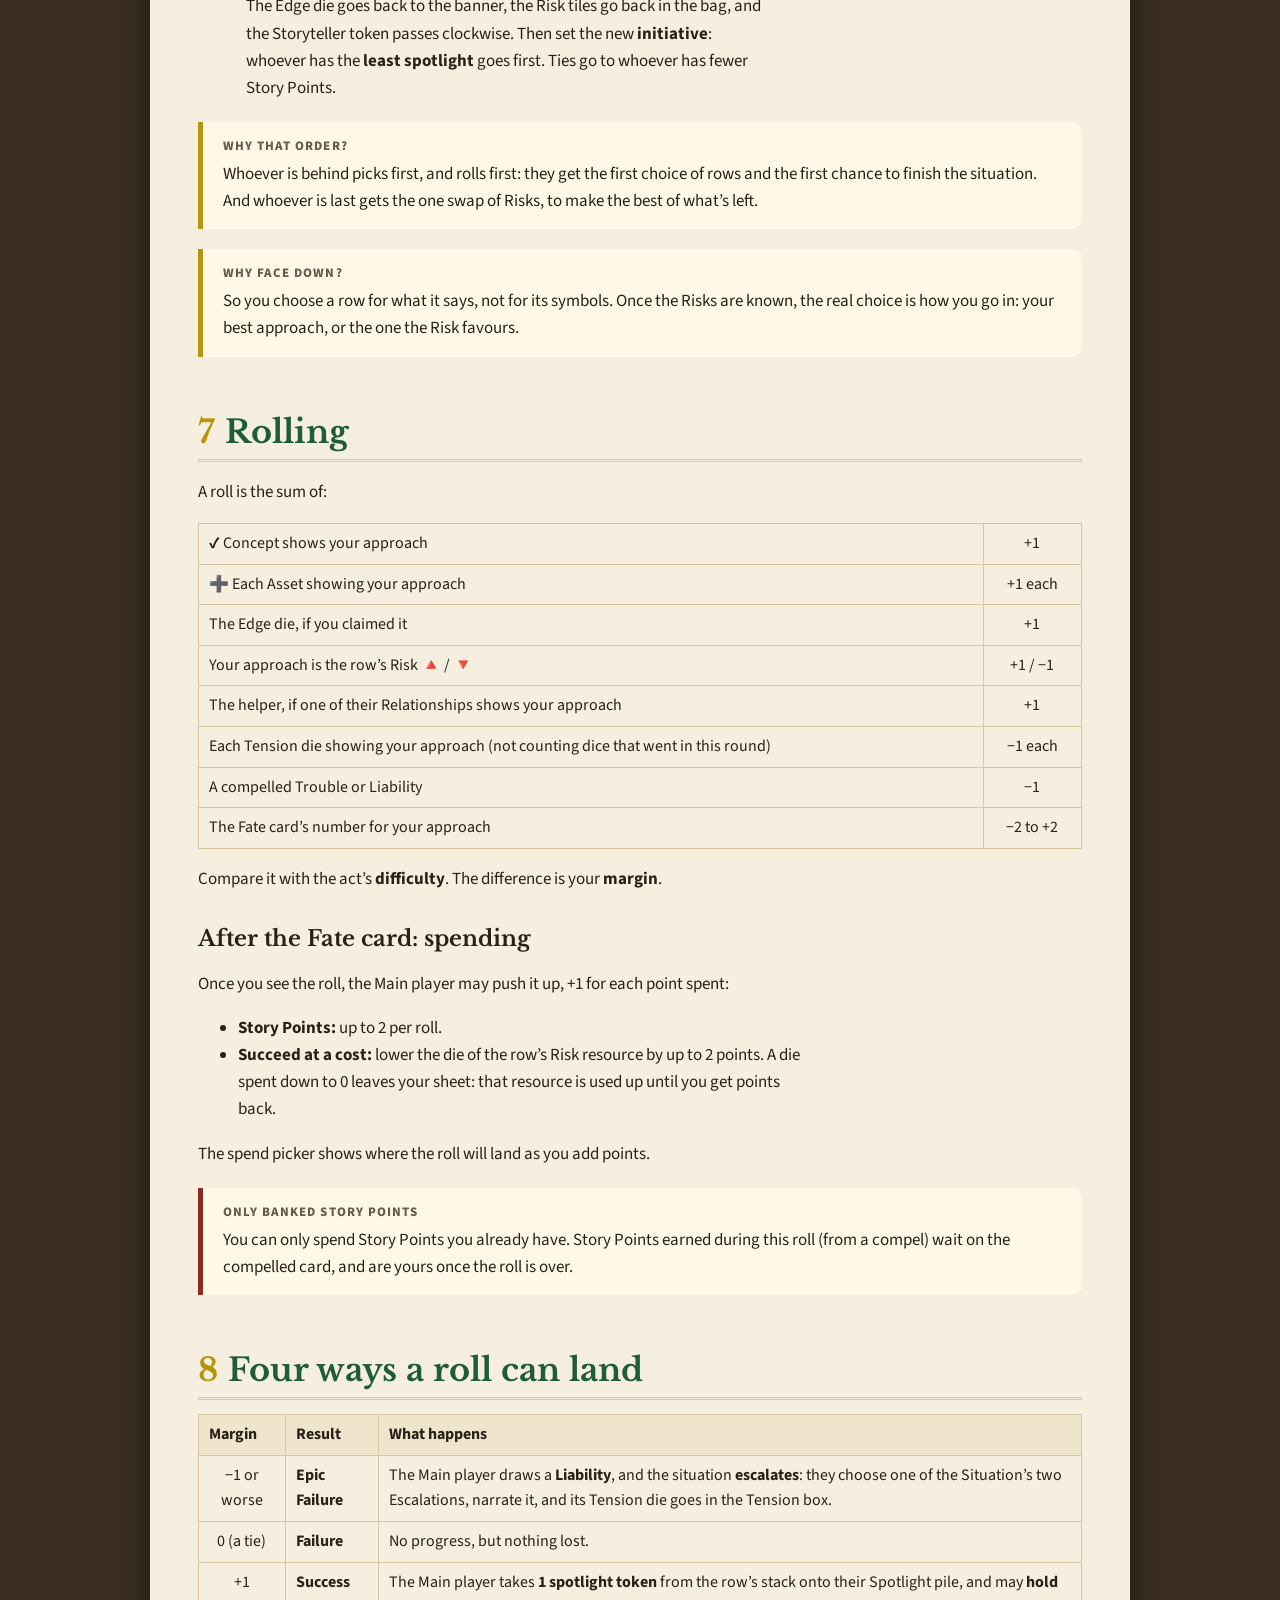
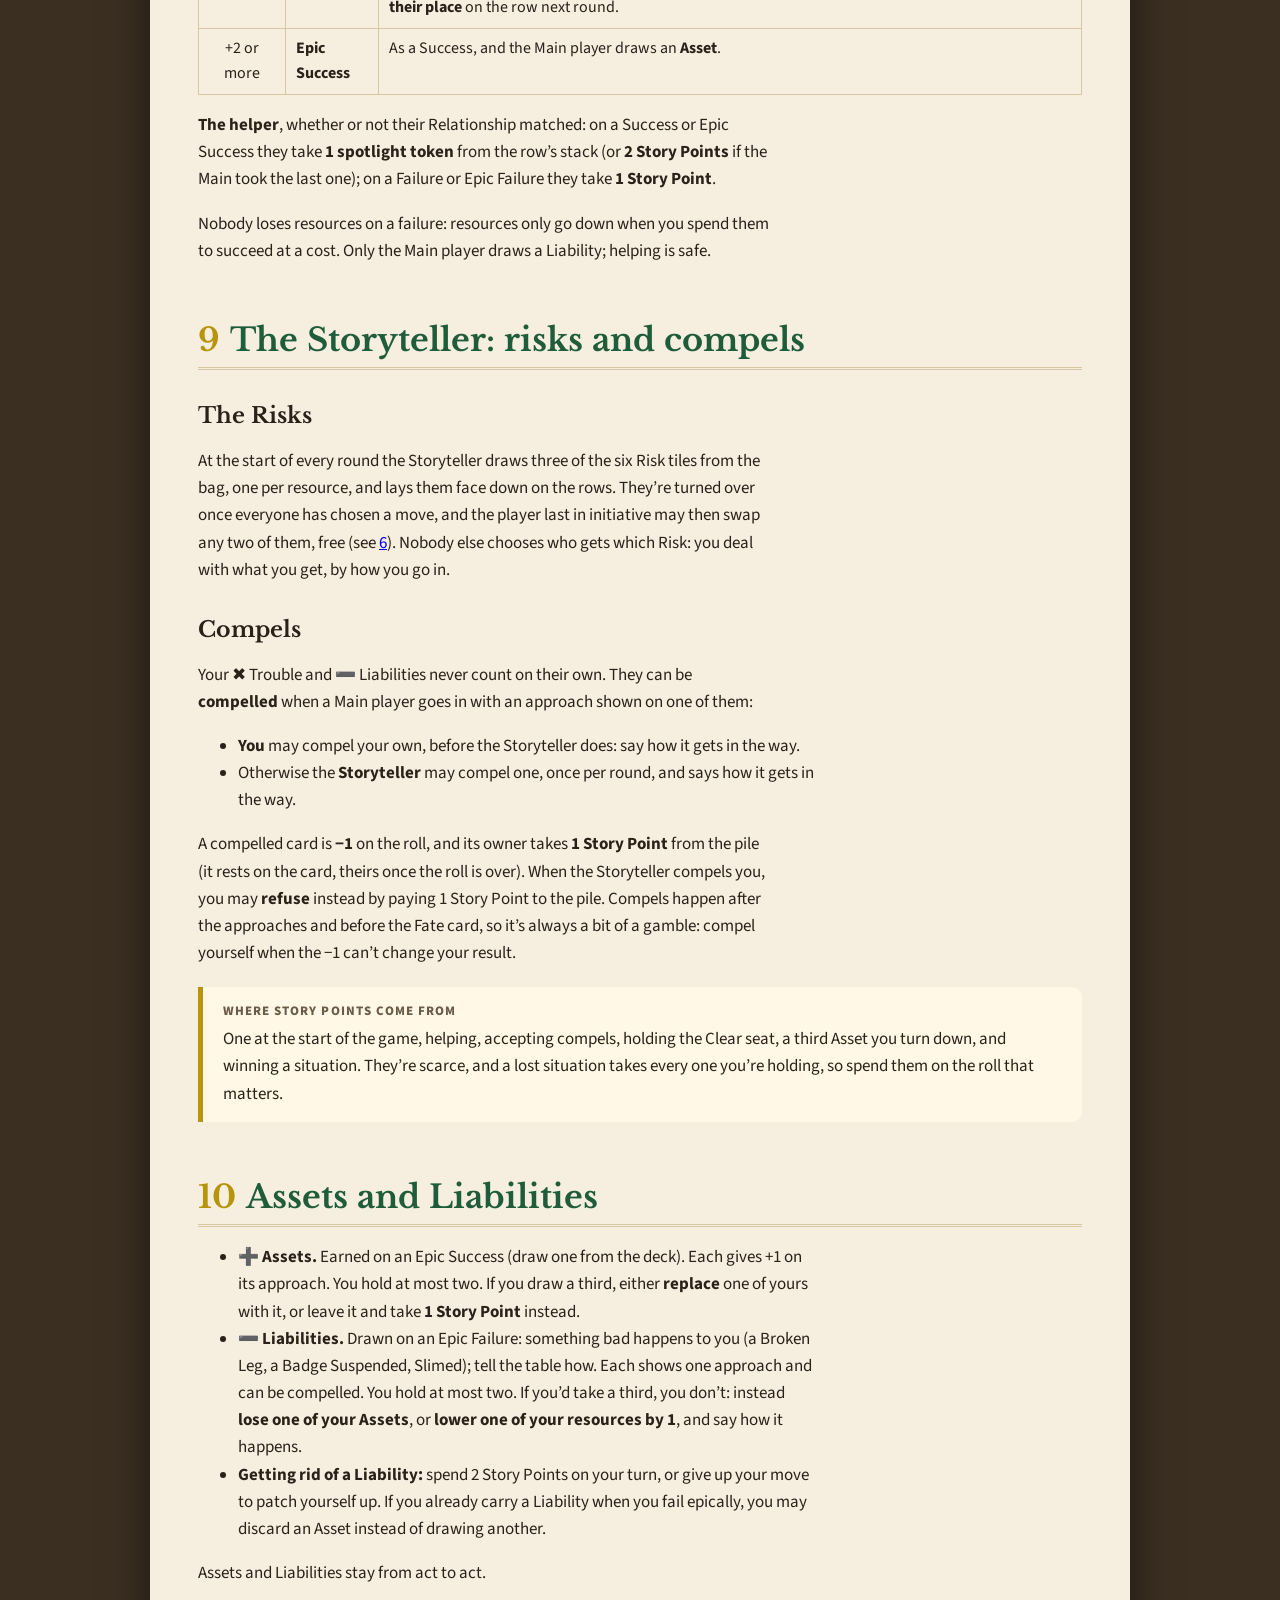
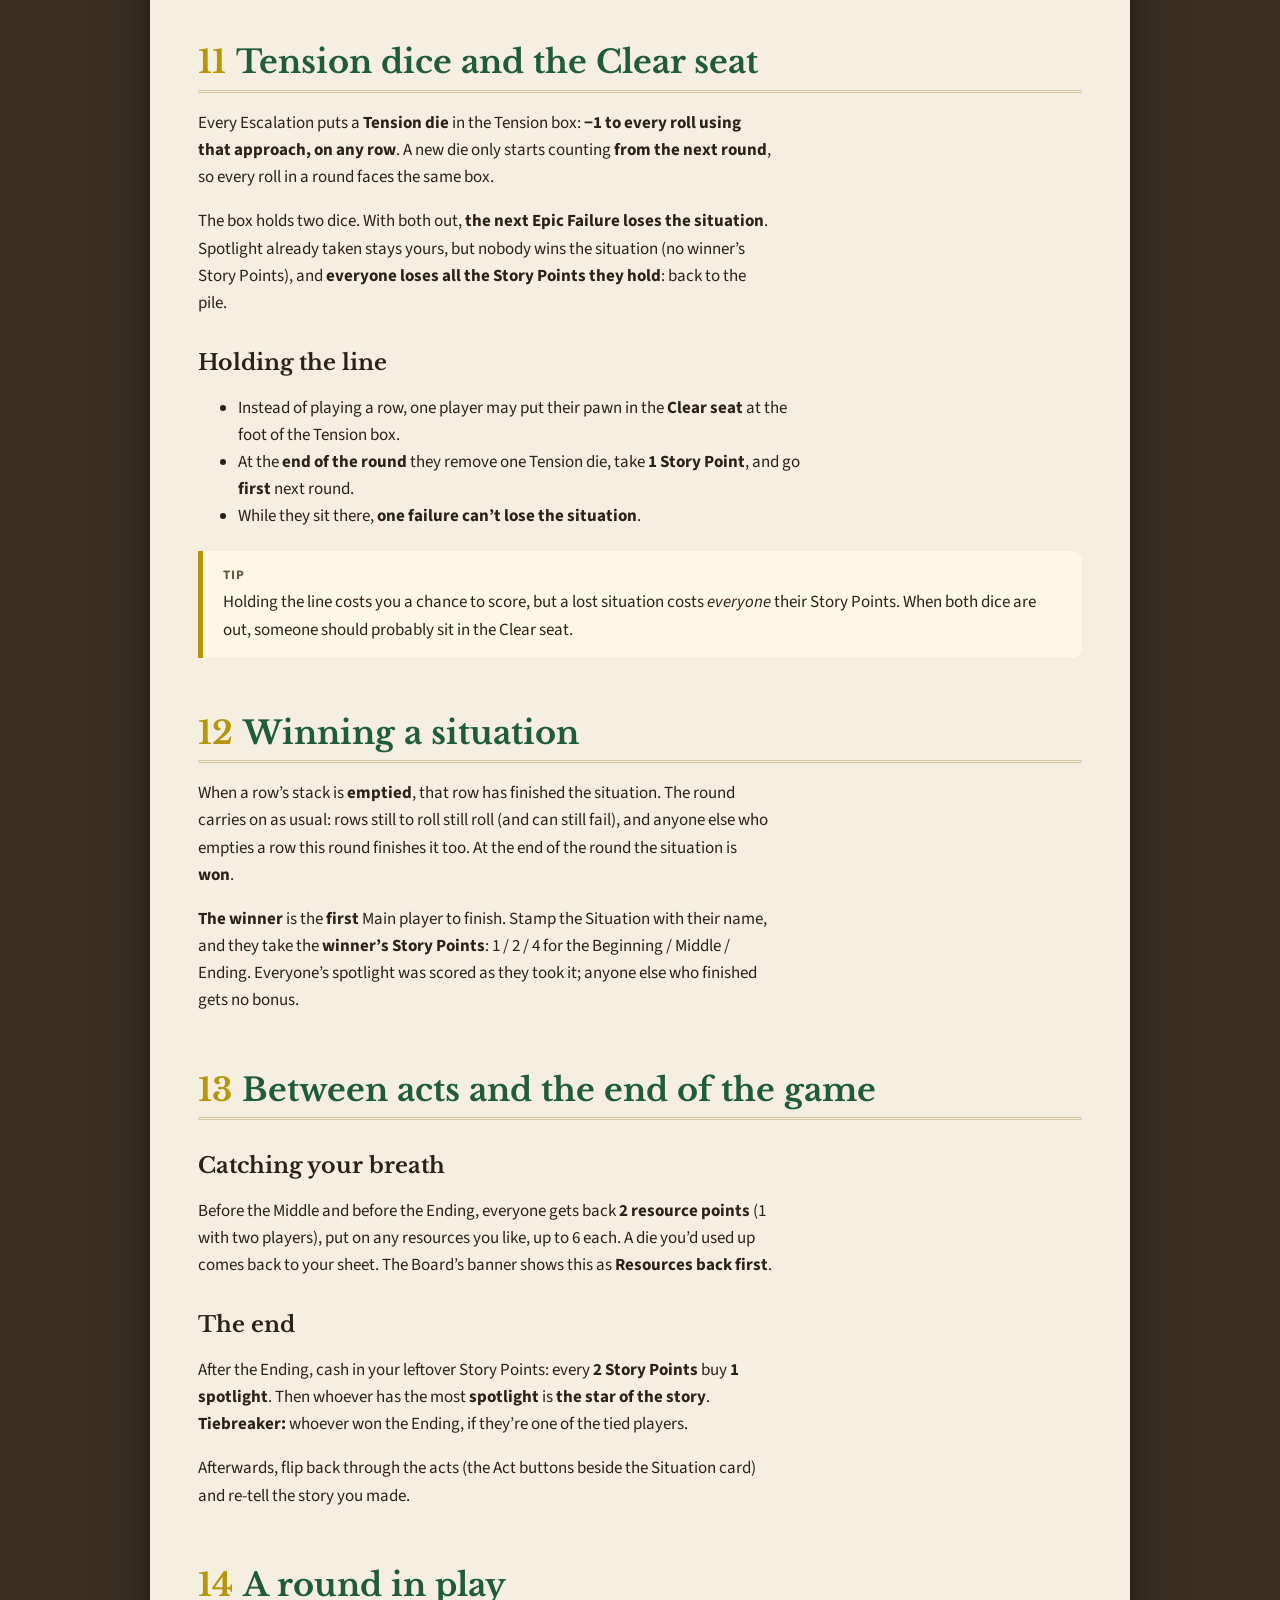
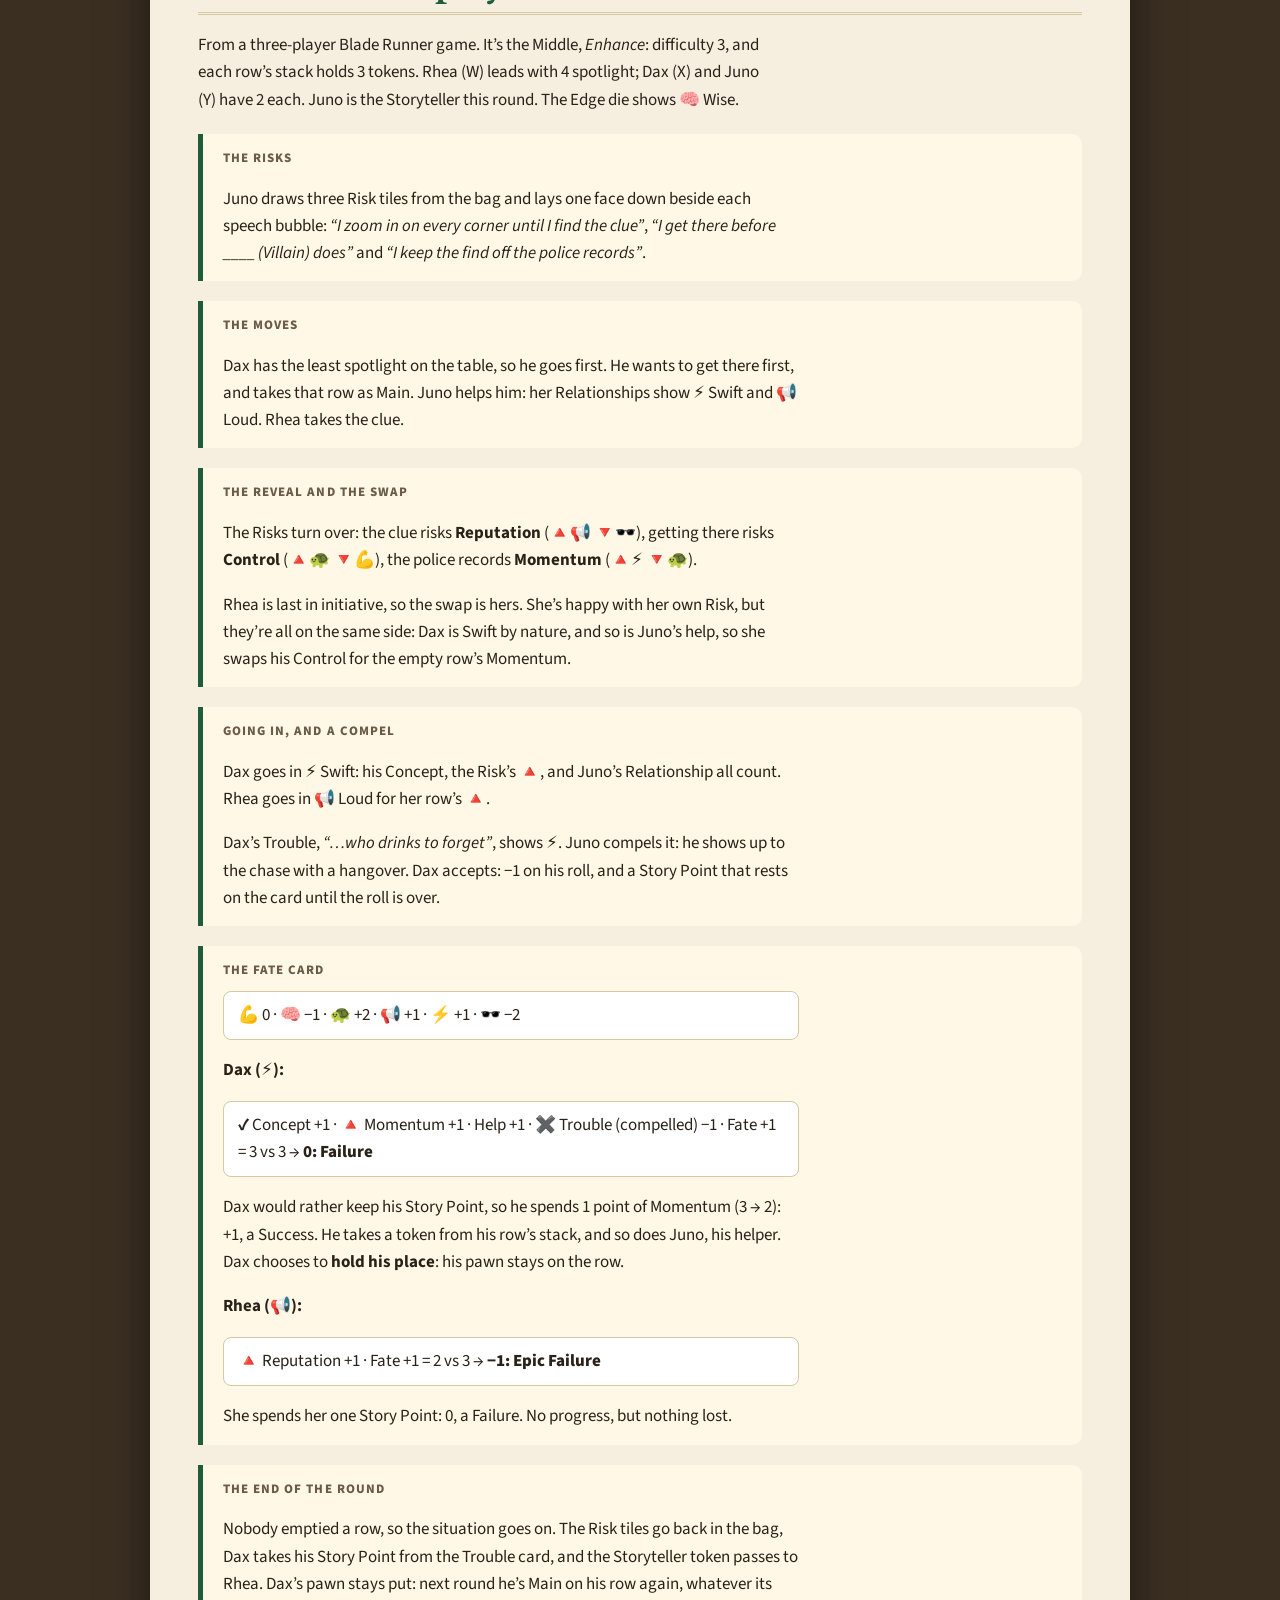
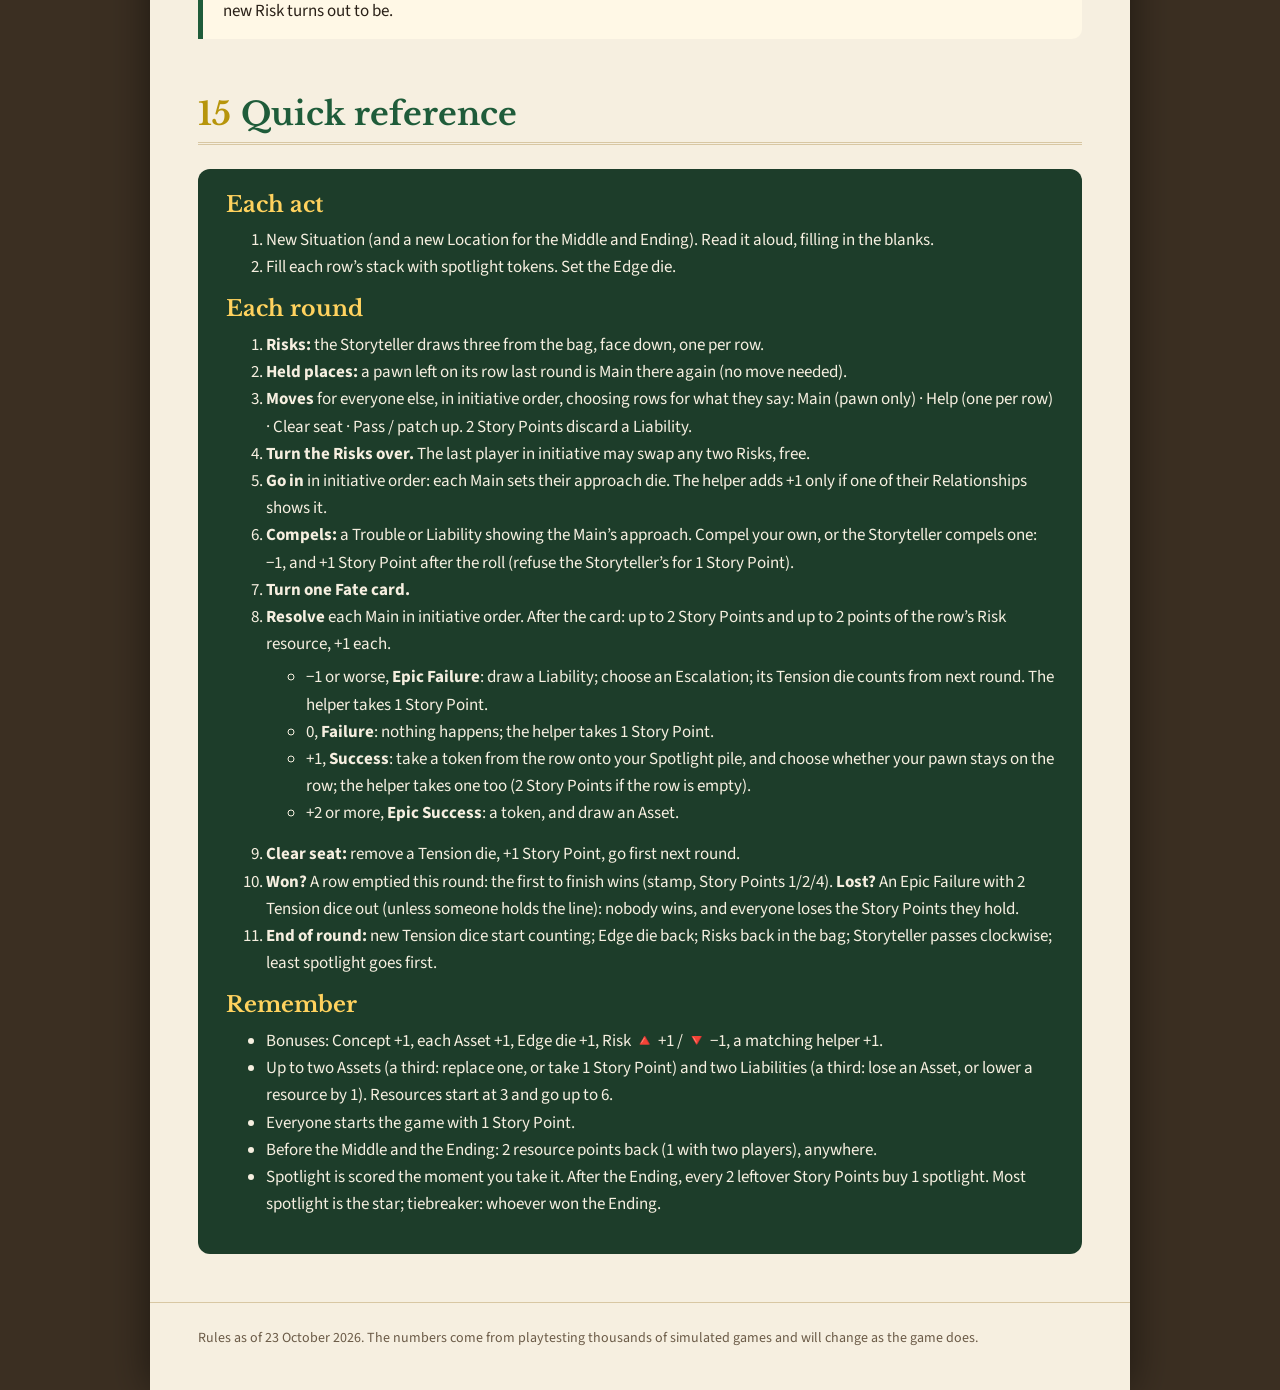
==== commit fcd95f53: "Helpers always paid; last player swaps two Risks free; 14 Situations per set - Helpers: +1 only if t" ====
--- a/manual.html
+++ b/manual.html
@@ -172,7 +172,7 @@
   <li><b>A mad lib.</b> Situations are story templates with blanks: <i>“Rain hammers ____ (Location). A contact says ____ (Object) changes hands tonight…”</i>. The Element cards on the table fill them in, so every game tells a different story. Say how your character does it.</li>
 </ul>
 
-<p>You work together to get through each Situation, because a lost situation scores nothing. But only one of you can be <b>the star of the story</b>: the player with the most spotlight at the end.</p>
+<p>You work together to get through each Situation, because a lost situation wins nobody anything and costs everyone the Story Points they’re holding. But only one of you can be <b>the star of the story</b>: the player with the most spotlight at the end.</p>
 
 <!-- ==================================================================== -->
 <h2 id="table"><span class="num">2</span>What’s on the table</h2>
@@ -209,7 +209,7 @@
 
 <h3>The Relationship wheel and Story Points</h3>
 <p>Your pawn starts each round on the wheel, on the disc in your colour: that’s where it goes back after a roll. Between every two neighbours lies a <b>Relationship</b> card (“Partners on the force…”) showing two approaches. With two players, there’s a single Relationship card in the middle. Relationships are how you <b>help</b> (see <a href="#round">6</a>).</p>
-<p>Each player has a numbered <b>initiative token</b>: the order you play in. In the centre is the pile of <b>Story Points</b>: each one is a +1 you can spend on a roll after seeing the Fate card, or the price of swapping a Risk.</p>
+<p>Each player has a numbered <b>initiative token</b>: the order you play in. In the centre is the pile of <b>Story Points</b>: each one is a +1 you can spend on a roll after seeing the Fate card.</p>
 
 <h3>The Storyteller token</h3>
 <p>Each round one player is the <b>Storyteller</b>, shown by the Storyteller token. The token passes clockwise every round. The Storyteller still plays as usual; they also draw the round’s Risks and make compels (see <a href="#storyteller">9</a>).</p>
@@ -232,7 +232,7 @@
   <li><b>Portrait</b>: a Relationship card turned picture-side up, tucked behind the board above your names. Your <b>approach die</b> sits on its corner until you play as Main.</li>
 </ul>
 <p>The board holds your six <b>resources</b>, each a die showing its value. They start at <b>3</b> (4 for your Concept’s resource, 2 for your Trouble’s) and can go up to 6. You spend them to <b>succeed at a cost</b> (see <a href="#roll">7</a>). Above each die are the approaches that guard it (🔺) and squander it (🔻).</p>
-<p>Above your area: your badge and your <b>This scene</b> stack (spotlight taken this act, not yet scored), your <b>Story Points</b>, and your <b>Scored spotlight</b>. Everyone starts the game with <b>1 Story Point</b>.</p>
+<p>Above your area: your badge with your <b>Spotlight</b> pile beside it (top left), and your <b>Story Points</b> pile right of your portrait. Tokens go on each pile loosely, so you can see at a glance who has the most. Everyone starts the game with <b>1 Story Point</b>.</p>
 
 <h4>The six approaches</h4>
 <table>
@@ -265,7 +265,7 @@
 <h4>Numbers for your player count</h4>
 <table>
   <tr><th></th><th class="c">2 players</th><th class="c">3 players</th><th class="c">4 players</th></tr>
-  <tr><td>Successes to finish (each row’s stack), Beginning / Middle / Ending</td><td class="c">2 / 2 / 4</td><td class="c">2 / 3 / 3</td><td class="c">3 / 3 / 4</td></tr>
+  <tr><td>Successes to finish (each row’s stack), Beginning / Middle / Ending</td><td class="c">2 / 3 / 4</td><td class="c">2 / 3 / 3</td><td class="c">3 / 4 / 4</td></tr>
   <tr><td>Difficulty</td><td class="c">1 / 3 / 3</td><td class="c">1 / 3 / 3</td><td class="c">1 / 3 / 3</td></tr>
   <tr><td>Winner’s Story Points</td><td class="c">1 / 2 / 4</td><td class="c">1 / 2 / 4</td><td class="c">1 / 2 / 4</td></tr>
   <tr><td>Resource points back before the Middle and the Ending</td><td class="c">1</td><td class="c">2</td><td class="c">2</td></tr>
@@ -287,19 +287,19 @@
 <h2 id="round"><span class="num">6</span>A round, step by step</h2>
 <ol class="steps">
   <li><b>Draw the Risks.</b> The Storyteller draws <b>three</b> of the six Risk tiles from the bag and lays one <b>face down</b> on each row, beside its choice. Nobody may look.</li>
-  <li><b>Hold your place.</b> If your roll as Main <b>succeeded</b> last round, you may choose to stay Main on the same row: put your pawn straight back in its Main box, without choosing a move. Its Risk is drawn fresh, face down, like the others. Or let it go and choose a move as usual.</li>
+  <li><b>Holding your place.</b> A pawn left on its row last round (see step 9) is Main there again, without choosing a move. Its Risk is drawn fresh, face down, like the others.</li>
   <li><b>Choose your move.</b> In initiative order, everyone else does one of these, choosing a row for <b>what your character wants to do</b>:
     <ul>
       <li><b>Main</b> on a free row: put your pawn (with your initiative token) in Main. How you go in comes later.</li>
-      <li><b>Help</b> a row that already has a Main and no helper yet (one helper per row). It counts if the Main goes in with an approach on one of your two neighbouring Relationship cards (see below).</li>
+      <li><b>Help</b> a row that already has a Main and no helper yet (one helper per row). You add +1 if the Main goes in with an approach on one of your two neighbouring Relationship cards, and you get something from the roll either way (see <a href="#results">8</a>).</li>
       <li><b>Hold the line</b> in the Clear seat (see <a href="#tension">11</a>).</li>
       <li><b>Pass</b>, or <b>patch yourself up</b>: give up your move to discard a Liability.</li>
     </ul>
     Before choosing, you may also spend <b>2 Story Points</b> to discard a Liability.
   </li>
   <li><b>Turn the Risks over.</b> Each row now shows what it puts on the line.</li>
-  <li><b>Swap Risks.</b> In <b>reverse</b> initiative order, each Main player (holding their place or not) may pay <b>1 Story Point</b> to the pile to swap their row’s Risk with any other row’s (with or without a Main). One swap each; a Risk can change hands more than once.</li>
-  <li><b>Go in.</b> In initiative order, each Main player chooses their approach, turns their approach die to it and puts it in the row’s Approach box. A helper whose Relationships show that approach adds <b>+1</b> (and shares the spotlight if it works); one whose don’t stays on the row but adds nothing and takes nothing.</li>
+  <li><b>Swap two Risks.</b> The player <b>last</b> in initiative, whatever they’re doing this round (Main, helping, or in the Clear seat), may swap the Risks on any two rows, <b>free</b>. One swap, and nobody else swaps.</li>
+  <li><b>Go in.</b> In initiative order, each Main player chooses their approach, turns their approach die to it and puts it in the row’s Approach box. A helper whose Relationships show that approach adds <b>+1</b>; one whose don’t stays on the row and adds nothing, but is paid the same.</li>
   <li><b>Compels.</b> A Main player may compel their own Trouble or Liability, and the Storyteller may compel one (see <a href="#storyteller">9</a>).</li>
   <li><b>Turn the Fate card.</b> One card for everyone.</li>
   <li><b>Resolve each Main</b>, in initiative order. One at a time:
@@ -308,14 +308,15 @@
       <li>The cards that count come out under the Board: the ones that help (Concept, Assets, the helper’s Relationship) on the left, a compelled Trouble or Liability on the right, with any Story Points resting on it. Add up every bonus and penalty.</li>
       <li>The Main player decides whether to spend Story Points or resource points.</li>
       <li>See how it lands (see <a href="#results">8</a>).</li>
-      <li>Take any spotlight earned, put the cards back, and return the pawns to their discs on the wheel.</li>
+      <li>Take any spotlight earned onto your Spotlight pile (it’s yours for good), and put the cards back.</li>
+      <li><b>Hold your place?</b> If the Main player succeeded, they choose: leave their pawn on the row, to be Main there again next round, or take it home. Every other pawn, and every initiative token, goes back to its disc on the wheel.</li>
     </ol>
   </li>
   <li><b>Clear seat.</b> If someone holds it, they remove one Tension die now.</li>
-  <li><b>Did it end?</b> If anyone emptied a row this round, the situation is won (see <a href="#winning">12</a>). If it was lost, it ends unscored.</li>
-  <li><b>End of the round.</b> Tension dice that went in this round start counting now. The Edge die goes back to the banner, the Risk tiles go back in the bag, and the Storyteller token passes clockwise. Then set the new <b>initiative</b>: whoever has the <b>least spotlight</b> on the table (Scored plus This scene) goes first. Ties go to whoever has fewer Story Points.</li>
+  <li><b>Did it end?</b> If anyone emptied a row this round, the situation is won (see <a href="#winning">12</a>). If it was lost, nobody wins it, and everyone loses the Story Points they hold (see <a href="#tension">11</a>).</li>
+  <li><b>End of the round.</b> Tension dice that went in this round start counting now. The Edge die goes back to the banner, the Risk tiles go back in the bag, and the Storyteller token passes clockwise. Then set the new <b>initiative</b>: whoever has the <b>least spotlight</b> goes first. Ties go to whoever has fewer Story Points.</li>
 </ol>
-<div class="callout"><span class="label">Why that order?</span>Whoever is behind picks first, and rolls first: they get the first choice of rows and the first chance to finish the situation. Swaps go the other way round, so whoever picked last gets the first chance to trade.</div>
+<div class="callout"><span class="label">Why that order?</span>Whoever is behind picks first, and rolls first: they get the first choice of rows and the first chance to finish the situation. And whoever is last gets the one swap of Risks, to make the best of what’s left.</div>
 <div class="callout"><span class="label">Why face down?</span>So you choose a row for what it says, not for its symbols. Once the Risks are known, the real choice is how you go in: your best approach, or the one the Risk favours.</div>
 
 <!-- ==================================================================== -->
@@ -348,15 +349,16 @@
   <tr><th>Margin</th><th>Result</th><th>What happens</th></tr>
   <tr><td class="c">−1 or worse</td><td><b>Epic Failure</b></td><td>The Main player draws a <b>Liability</b>, and the situation <b>escalates</b>: they choose one of the Situation’s two Escalations, narrate it, and its Tension die goes in the Tension box.</td></tr>
   <tr><td class="c">0 (a tie)</td><td><b>Failure</b></td><td>No progress, but nothing lost.</td></tr>
-  <tr><td class="c">+1</td><td><b>Success</b></td><td>The Main player takes <b>1 spotlight token</b> from the row’s stack into This scene, and may <b>hold their place</b> on the row next round. The helper takes 1 too, if their Relationship matched.</td></tr>
+  <tr><td class="c">+1</td><td><b>Success</b></td><td>The Main player takes <b>1 spotlight token</b> from the row’s stack onto their Spotlight pile, and may <b>hold their place</b> on the row next round.</td></tr>
   <tr><td class="c">+2 or more</td><td><b>Epic Success</b></td><td>As a Success, and the Main player draws an <b>Asset</b>.</td></tr>
 </table>
+<p><b>The helper</b>, whether or not their Relationship matched: on a Success or Epic Success they take <b>1 spotlight token</b> from the row’s stack (or <b>2 Story Points</b> if the Main took the last one); on a Failure or Epic Failure they take <b>1 Story Point</b>.</p>
 <p>Nobody loses resources on a failure: resources only go down when you spend them to succeed at a cost. Only the Main player draws a Liability; helping is safe.</p>
 
 <!-- ==================================================================== -->
 <h2 id="storyteller"><span class="num">9</span>The Storyteller: risks and compels</h2>
 <h3>The Risks</h3>
-<p>At the start of every round the Storyteller draws three of the six Risk tiles from the bag, one per resource, and lays them face down on the rows. They’re turned over once everyone has chosen a move, and each Main player may then pay 1 Story Point to swap theirs for another row’s (see <a href="#round">6</a>). Nobody chooses who gets which Risk, so nobody can stack the deck: you deal with what you get, by how you go in.</p>
+<p>At the start of every round the Storyteller draws three of the six Risk tiles from the bag, one per resource, and lays them face down on the rows. They’re turned over once everyone has chosen a move, and the player last in initiative may then swap any two of them, free (see <a href="#round">6</a>). Nobody else chooses who gets which Risk: you deal with what you get, by how you go in.</p>
 
 <h3>Compels</h3>
 <p>Your ✖️ Trouble and ➖ Liabilities never count on their own. They can be <b>compelled</b> when a Main player goes in with an approach shown on one of them:</p>
@@ -365,7 +367,7 @@
   <li>Otherwise the <b>Storyteller</b> may compel one, once per round, and says how it gets in the way.</li>
 </ul>
 <p>A compelled card is <b>−1</b> on the roll, and its owner takes <b>1 Story Point</b> from the pile (it rests on the card, theirs once the roll is over). When the Storyteller compels you, you may <b>refuse</b> instead by paying 1 Story Point to the pile. Compels happen after the approaches and before the Fate card, so it’s always a bit of a gamble: compel yourself when the −1 can’t change your result.</p>
-<div class="callout"><span class="label">Where Story Points come from</span>One at the start of the game, accepting compels, holding the Clear seat, a third Asset you turn down, and winning a situation. They’re scarce, so spend them on the roll (or the swap) that matters.</div>
+<div class="callout"><span class="label">Where Story Points come from</span>One at the start of the game, helping, accepting compels, holding the Clear seat, a third Asset you turn down, and winning a situation. They’re scarce, and a lost situation takes every one you’re holding, so spend them on the roll that matters.</div>
 
 <!-- ==================================================================== -->
 <h2 id="cards"><span class="num">10</span>Assets and Liabilities</h2>
@@ -379,36 +381,31 @@
 <!-- ==================================================================== -->
 <h2 id="tension"><span class="num">11</span>Tension dice and the Clear seat</h2>
 <p>Every Escalation puts a <b>Tension die</b> in the Tension box: <b>−1 to every roll using that approach, on any row</b>. A new die only starts counting <b>from the next round</b>, so every roll in a round faces the same box.</p>
-<p>The box holds two dice. With both out, <b>the next Epic Failure loses the situation</b>: everyone’s This scene tokens go back to the pool, unscored.</p>
+<p>The box holds two dice. With both out, <b>the next Epic Failure loses the situation</b>. Spotlight already taken stays yours, but nobody wins the situation (no winner’s Story Points), and <b>everyone loses all the Story Points they hold</b>: back to the pile.</p>
 <h3>Holding the line</h3>
 <ul>
   <li>Instead of playing a row, one player may put their pawn in the <b>Clear seat</b> at the foot of the Tension box.</li>
   <li>At the <b>end of the round</b> they remove one Tension die, take <b>1 Story Point</b>, and go <b>first</b> next round.</li>
   <li>While they sit there, <b>one failure can’t lose the situation</b>.</li>
 </ul>
-<div class="callout"><span class="label">Tip</span>Holding the line costs you a chance to score, but a lost situation costs <i>everyone</i> their tokens. When both dice are out, someone should probably sit in the Clear seat.</div>
+<div class="callout"><span class="label">Tip</span>Holding the line costs you a chance to score, but a lost situation costs <i>everyone</i> their Story Points. When both dice are out, someone should probably sit in the Clear seat.</div>
 
 <!-- ==================================================================== -->
 <h2 id="winning"><span class="num">12</span>Winning a situation</h2>
-<p>When a row’s stack is <b>emptied</b>, that row has finished the situation. The round carries on as usual: rows still to roll still roll (and can still fail), and anyone else who empties a row this round finishes it too. At the end of the round the situation is <b>won</b>:</p>
-<ol class="steps">
-  <li><b>Everyone’s This scene tokens score</b>: move them to Scored spotlight.</li>
-  <li><b>The winner</b> is the <b>first</b> Main player to finish. Stamp the Situation with their name, and they take the <b>winner’s Story Points</b> (1 / 2 / 4 for the Beginning / Middle / Ending).</li>
-  <li><b>The Underdog Bonus:</b> if the winner wasn’t leading in Scored spotlight going into this act’s scoring, their Story Points are <b>doubled</b>.</li>
-</ol>
-<p>Anyone else who finished keeps the spotlight they took, but gets no bonus.</p>
+<p>When a row’s stack is <b>emptied</b>, that row has finished the situation. The round carries on as usual: rows still to roll still roll (and can still fail), and anyone else who empties a row this round finishes it too. At the end of the round the situation is <b>won</b>.</p>
+<p><b>The winner</b> is the <b>first</b> Main player to finish. Stamp the Situation with their name, and they take the <b>winner’s Story Points</b>: 1 / 2 / 4 for the Beginning / Middle / Ending. Everyone’s spotlight was scored as they took it; anyone else who finished gets no bonus.</p>
 
 <!-- ==================================================================== -->
 <h2 id="end"><span class="num">13</span>Between acts and the end of the game</h2>
 <h3>Catching your breath</h3>
 <p>Before the Middle and before the Ending, everyone gets back <b>2 resource points</b> (1 with two players), put on any resources you like, up to 6 each. A die you’d used up comes back to your sheet. The Board’s banner shows this as <b>Resources back first</b>.</p>
 <h3>The end</h3>
-<p>After the Ending, cash in your leftover Story Points: every <b>2 Story Points</b> buy <b>1 spotlight</b>. Then whoever has the most <b>Scored spotlight</b> is <b>the star of the story</b>. <b>Tiebreaker:</b> whoever won the Ending, if they’re one of the tied players.</p>
+<p>After the Ending, cash in your leftover Story Points: every <b>2 Story Points</b> buy <b>1 spotlight</b>. Then whoever has the most <b>spotlight</b> is <b>the star of the story</b>. <b>Tiebreaker:</b> whoever won the Ending, if they’re one of the tied players.</p>
 <p>Afterwards, flip back through the acts (the Act buttons beside the Situation card) and re-tell the story you made.</p>
 
 <!-- ==================================================================== -->
 <h2 id="example"><span class="num">14</span>A round in play</h2>
-<p>From a three-player Blade Runner game. It’s the Middle, <i>Enhance</i>: difficulty 3, and each row’s stack holds 2 tokens. Rhea (W) leads with 4 scored spotlight; Dax (X) and Juno (Y) have 2 each. Juno is the Storyteller this round. The Edge die shows 🧠 Wise.</p>
+<p>From a three-player Blade Runner game. It’s the Middle, <i>Enhance</i>: difficulty 3, and each row’s stack holds 3 tokens. Rhea (W) leads with 4 spotlight; Dax (X) and Juno (Y) have 2 each. Juno is the Storyteller this round. The Edge die shows 🧠 Wise.</p>
 
 <div class="callout example"><span class="label">The Risks</span>
   <p>Juno draws three Risk tiles from the bag and lays one face down beside each speech bubble: <i>“I zoom in on every corner until I find the clue”</i>, <i>“I get there before ____ (Villain) does”</i> and <i>“I keep the find off the police records”</i>.</p>
@@ -418,9 +415,9 @@
   <p>Dax has the least spotlight on the table, so he goes first. He wants to get there first, and takes that row as Main. Juno helps him: her Relationships show ⚡ Swift and 📢 Loud. Rhea takes the clue.</p>
 </div>
 
-<div class="callout example"><span class="label">The reveal and a swap</span>
+<div class="callout example"><span class="label">The reveal and the swap</span>
   <p>The Risks turn over: the clue risks <b>Reputation</b> (🔺📢 🔻🕶️), getting there risks <b>Control</b> (🔺🐢 🔻💪), the police records <b>Momentum</b> (🔺⚡ 🔻🐢).</p>
-  <p>Swaps go in reverse initiative order. Rhea is happy with hers. Dax is Swift by nature, and so is Juno’s help, so he pays 1 Story Point to swap his Control for the empty row’s Momentum.</p>
+  <p>Rhea is last in initiative, so the swap is hers. She’s happy with her own Risk, but they’re all on the same side: Dax is Swift by nature, and so is Juno’s help, so she swaps his Control for the empty row’s Momentum.</p>
 </div>
 
 <div class="callout example"><span class="label">Going in, and a compel</span>
@@ -432,14 +429,14 @@
   <p class="roll">💪 0 · 🧠 −1 · 🐢 +2 · 📢 +1 · ⚡ +1 · 🕶️ −2</p>
   <p><b>Dax (⚡):</b></p>
   <p class="roll">✔️ Concept +1 · 🔺 Momentum +1 · Help +1 · ✖️ Trouble (compelled) −1 · Fate +1 = 3 vs 3 → <span class="total">0: Failure</span></p>
-  <p>Dax has no Story Points left after the swap, so he spends 1 point of Momentum (3 → 2): <span class="total">+1, a Success</span>. He takes a token from his row’s stack, and so does Juno, since her Relationship matched.</p>
+  <p>Dax would rather keep his Story Point, so he spends 1 point of Momentum (3 → 2): <span class="total">+1, a Success</span>. He takes a token from his row’s stack, and so does Juno, his helper. Dax chooses to <b>hold his place</b>: his pawn stays on the row.</p>
   <p><b>Rhea (📢):</b></p>
   <p class="roll">🔺 Reputation +1 · Fate +1 = 2 vs 3 → <span class="total">−1: Epic Failure</span></p>
   <p>She spends her one Story Point: <span class="total">0, a Failure</span>. No progress, but nothing lost.</p>
 </div>
 
 <div class="callout example"><span class="label">The end of the round</span>
-  <p>Nobody emptied a row, so the situation goes on. The Risk tiles go back in the bag, Dax takes his Story Point from the Trouble card, and the Storyteller token passes to Rhea. Dax succeeded, so next round he may <b>hold his place</b> on his row, whatever its new Risk turns out to be.</p>
+  <p>Nobody emptied a row, so the situation goes on. The Risk tiles go back in the bag, Dax takes his Story Point from the Trouble card, and the Storyteller token passes to Rhea. Dax’s pawn stays put: next round he’s Main on his row again, whatever its new Risk turns out to be.</p>
 </div>
 
 <!-- ==================================================================== -->
@@ -453,22 +450,22 @@
   <h3>Each round</h3>
   <ol>
     <li><b>Risks:</b> the Storyteller draws three from the bag, face down, one per row.</li>
-    <li><b>Hold your place:</b> if you succeeded as Main last round, you may stay Main on that row (no move needed).</li>
+    <li><b>Held places:</b> a pawn left on its row last round is Main there again (no move needed).</li>
     <li><b>Moves</b> for everyone else, in initiative order, choosing rows for what they say: Main (pawn only) · Help (one per row) · Clear seat · Pass / patch up. 2 Story Points discard a Liability.</li>
-    <li><b>Turn the Risks over.</b> Reverse initiative order: each Main may pay 1 Story Point to swap Risks with another row.</li>
+    <li><b>Turn the Risks over.</b> The last player in initiative may swap any two Risks, free.</li>
     <li><b>Go in</b> in initiative order: each Main sets their approach die. The helper adds +1 only if one of their Relationships shows it.</li>
     <li><b>Compels:</b> a Trouble or Liability showing the Main’s approach. Compel your own, or the Storyteller compels one: −1, and +1 Story Point after the roll (refuse the Storyteller’s for 1 Story Point).</li>
     <li><b>Turn one Fate card.</b></li>
     <li><b>Resolve</b> each Main in initiative order. After the card: up to 2 Story Points and up to 2 points of the row’s Risk resource, +1 each.
       <ul>
-        <li>−1 or worse, <b>Epic Failure</b>: draw a Liability; choose an Escalation; its Tension die counts from next round.</li>
-        <li>0, <b>Failure</b>: nothing happens.</li>
-        <li>+1, <b>Success</b>: take a token from the row (and you may hold your place next round); a matching helper takes one too.</li>
+        <li>−1 or worse, <b>Epic Failure</b>: draw a Liability; choose an Escalation; its Tension die counts from next round. The helper takes 1 Story Point.</li>
+        <li>0, <b>Failure</b>: nothing happens; the helper takes 1 Story Point.</li>
+        <li>+1, <b>Success</b>: take a token from the row onto your Spotlight pile, and choose whether your pawn stays on the row; the helper takes one too (2 Story Points if the row is empty).</li>
         <li>+2 or more, <b>Epic Success</b>: a token, and draw an Asset.</li>
       </ul>
     </li>
     <li><b>Clear seat:</b> remove a Tension die, +1 Story Point, go first next round.</li>
-    <li><b>Won?</b> A row emptied this round: everyone’s This scene scores; the first to finish wins (stamp, Story Points 1/2/4, doubled for an underdog). <b>Lost?</b> An Epic Failure with 2 Tension dice out (unless someone holds the line).</li>
+    <li><b>Won?</b> A row emptied this round: the first to finish wins (stamp, Story Points 1/2/4). <b>Lost?</b> An Epic Failure with 2 Tension dice out (unless someone holds the line): nobody wins, and everyone loses the Story Points they hold.</li>
     <li><b>End of round:</b> new Tension dice start counting; Edge die back; Risks back in the bag; Storyteller passes clockwise; least spotlight goes first.</li>
   </ol>
   <h3>Remember</h3>
@@ -477,14 +474,14 @@
     <li>Up to two Assets (a third: replace one, or take 1 Story Point) and two Liabilities (a third: lose an Asset, or lower a resource by 1). Resources start at 3 and go up to 6.</li>
     <li>Everyone starts the game with 1 Story Point.</li>
     <li>Before the Middle and the Ending: 2 resource points back (1 with two players), anywhere.</li>
-    <li>After the Ending, every 2 leftover Story Points buy 1 spotlight. Most Scored spotlight is the star; tiebreaker: whoever won the Ending.</li>
+    <li>Spotlight is scored the moment you take it. After the Ending, every 2 leftover Story Points buy 1 spotlight. Most spotlight is the star; tiebreaker: whoever won the Ending.</li>
   </ul>
 </div>
 
 </main>
 
 <footer>
-  Rules as of 22 October 2026. The numbers come from playtesting thousands of simulated games and will change as the game does.
+  Rules as of 23 October 2026. The numbers come from playtesting thousands of simulated games and will change as the game does.
 </footer>
 
 </body>
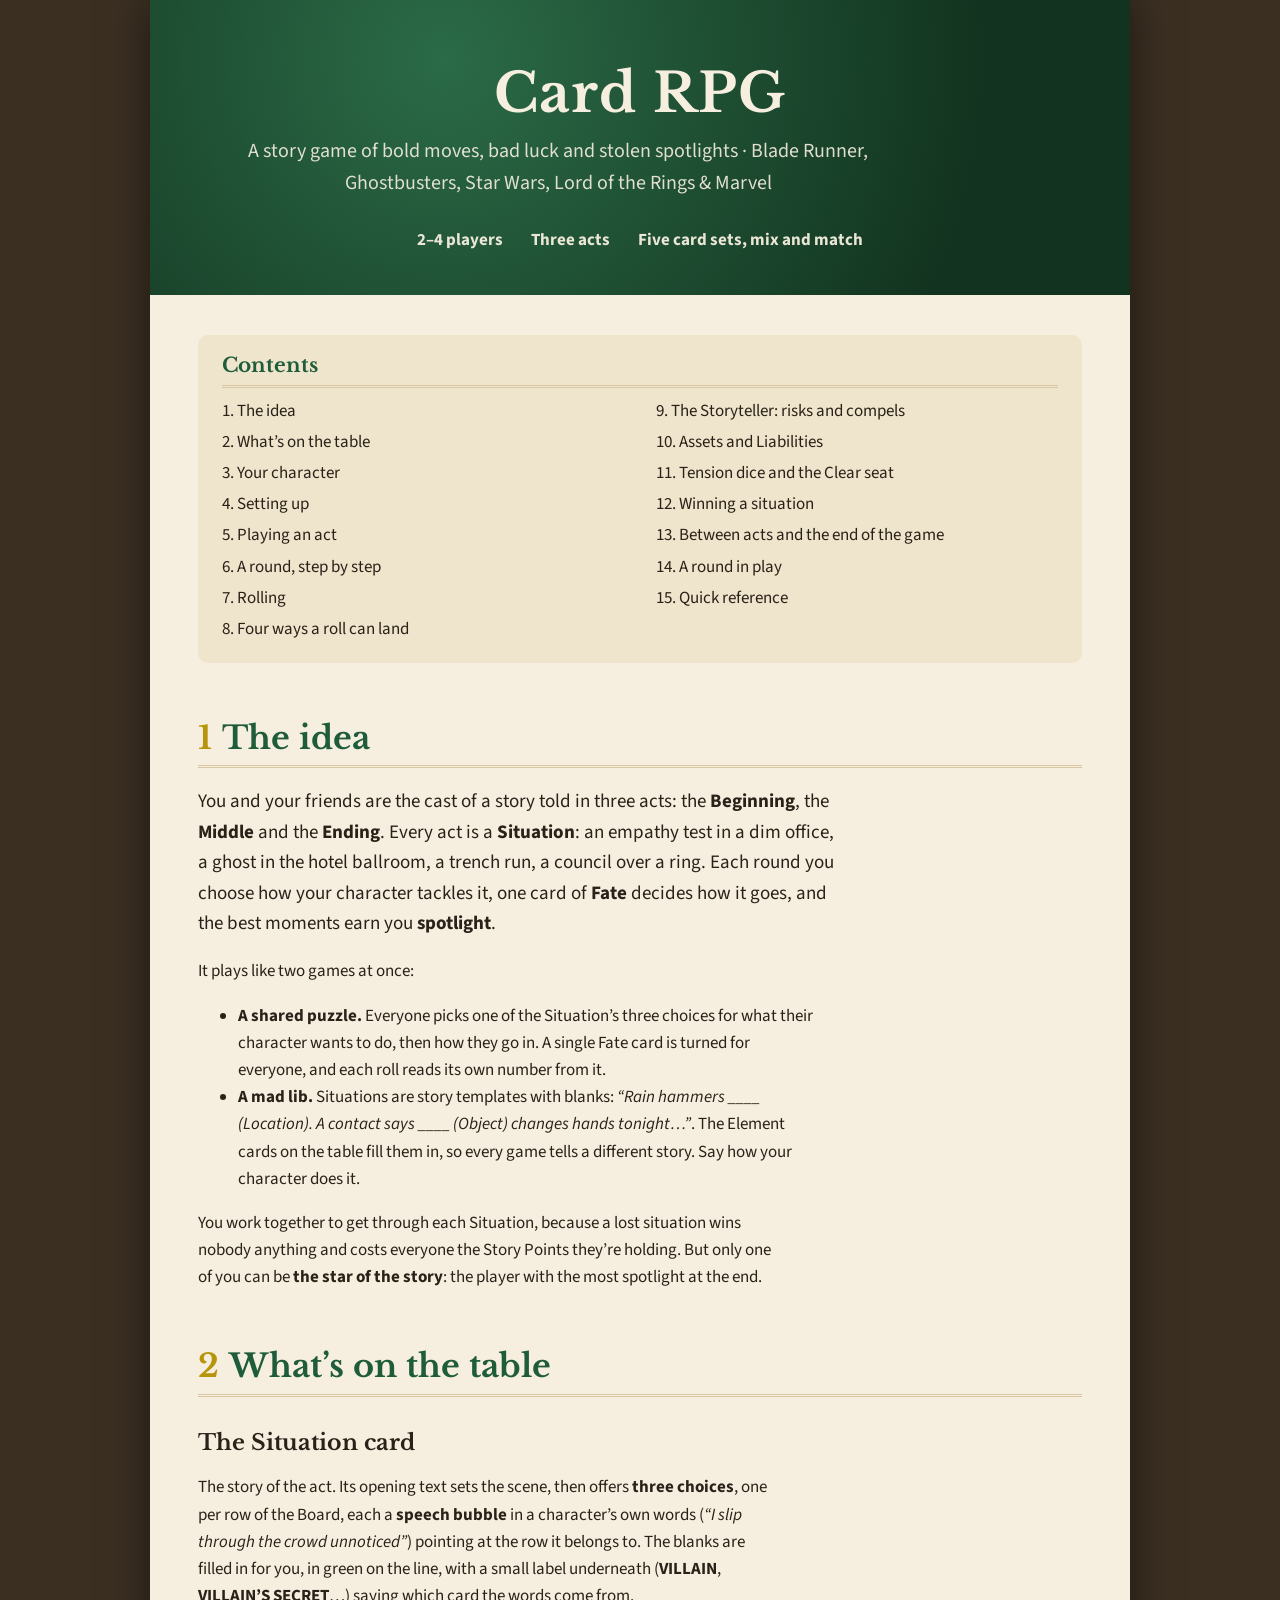
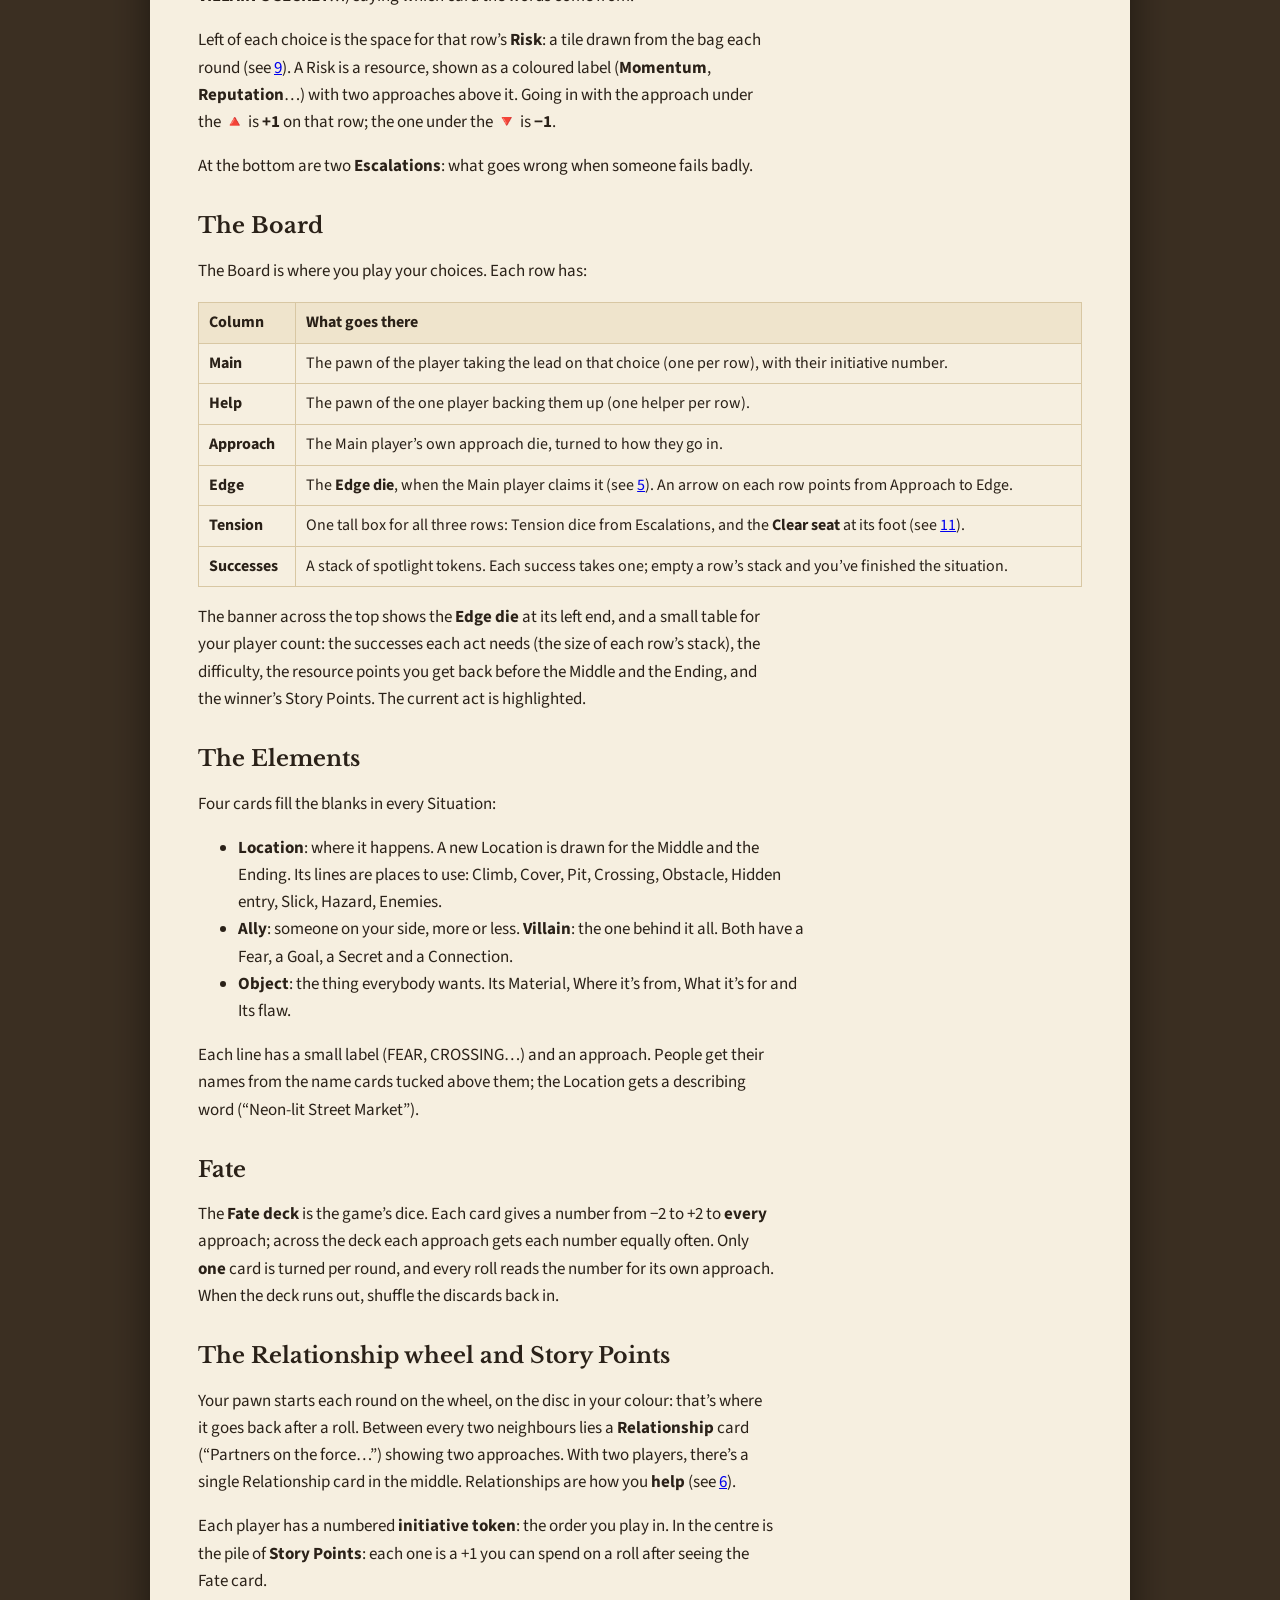
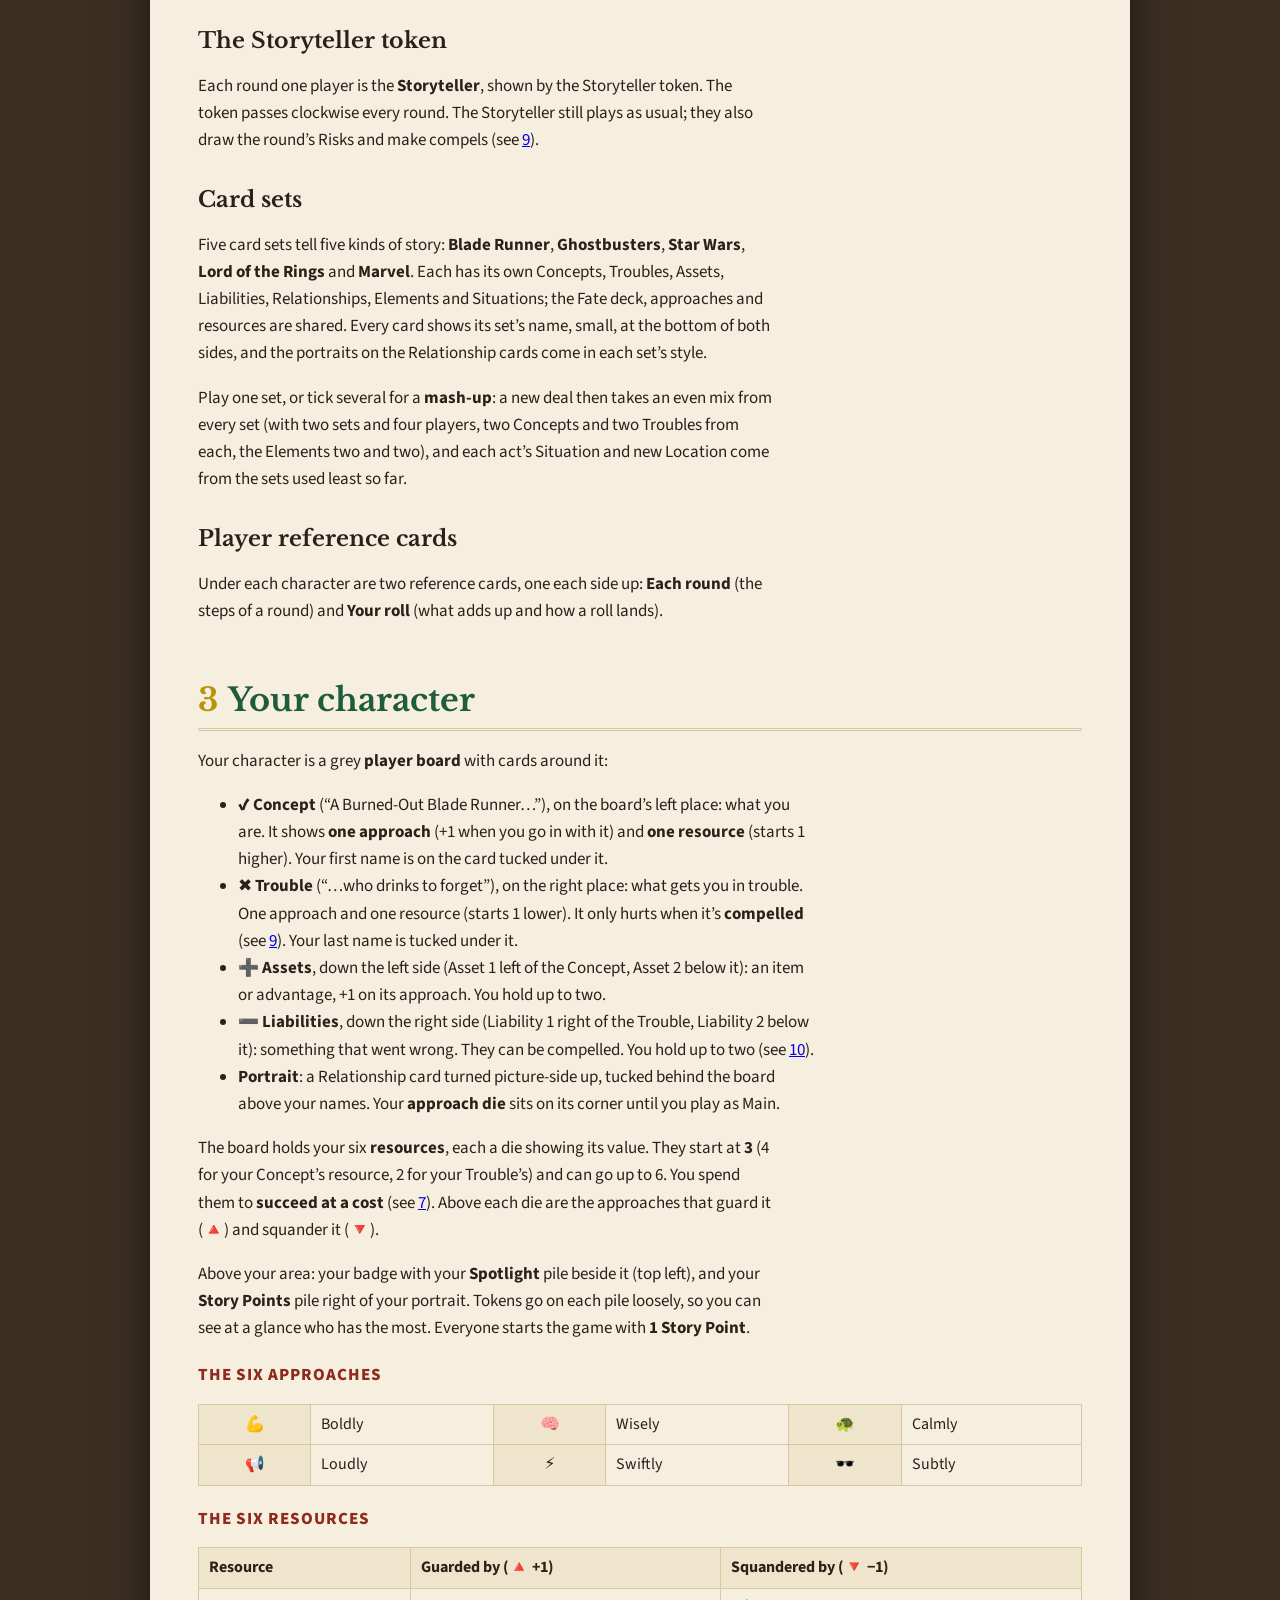
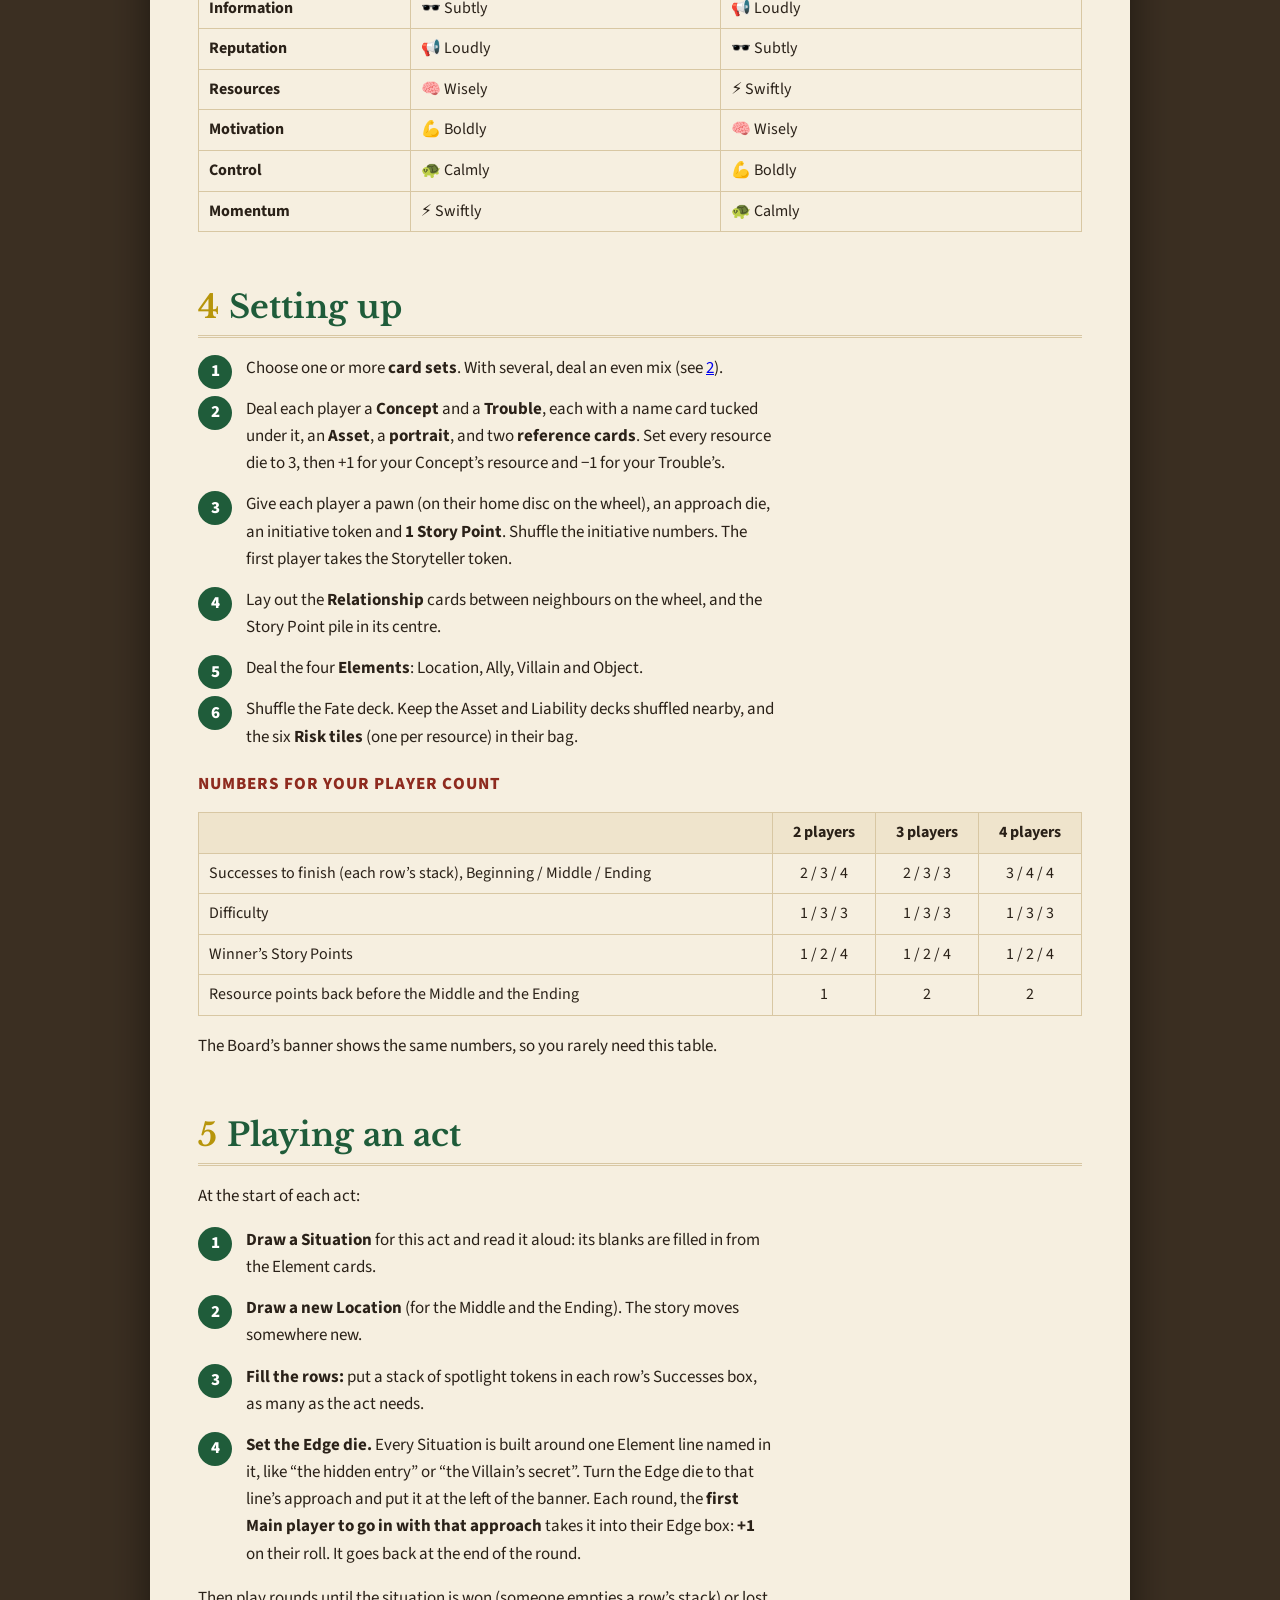
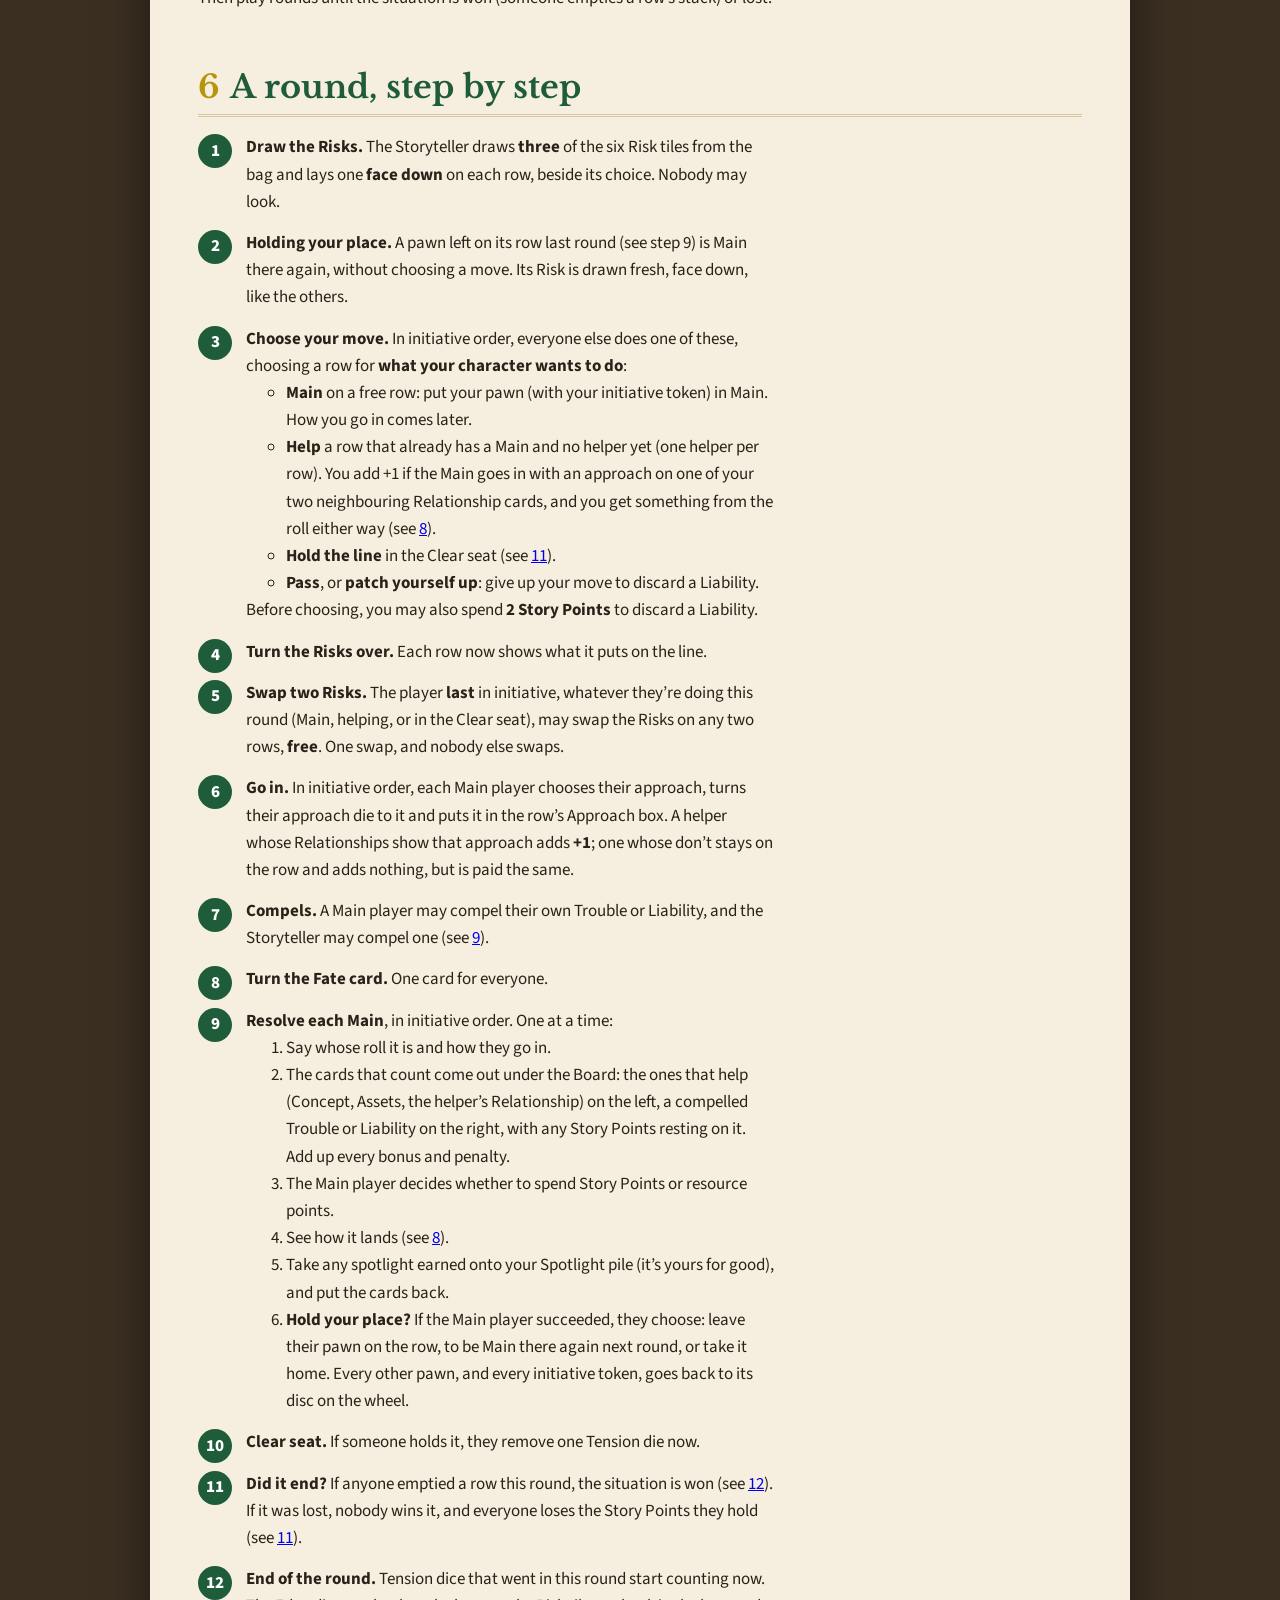
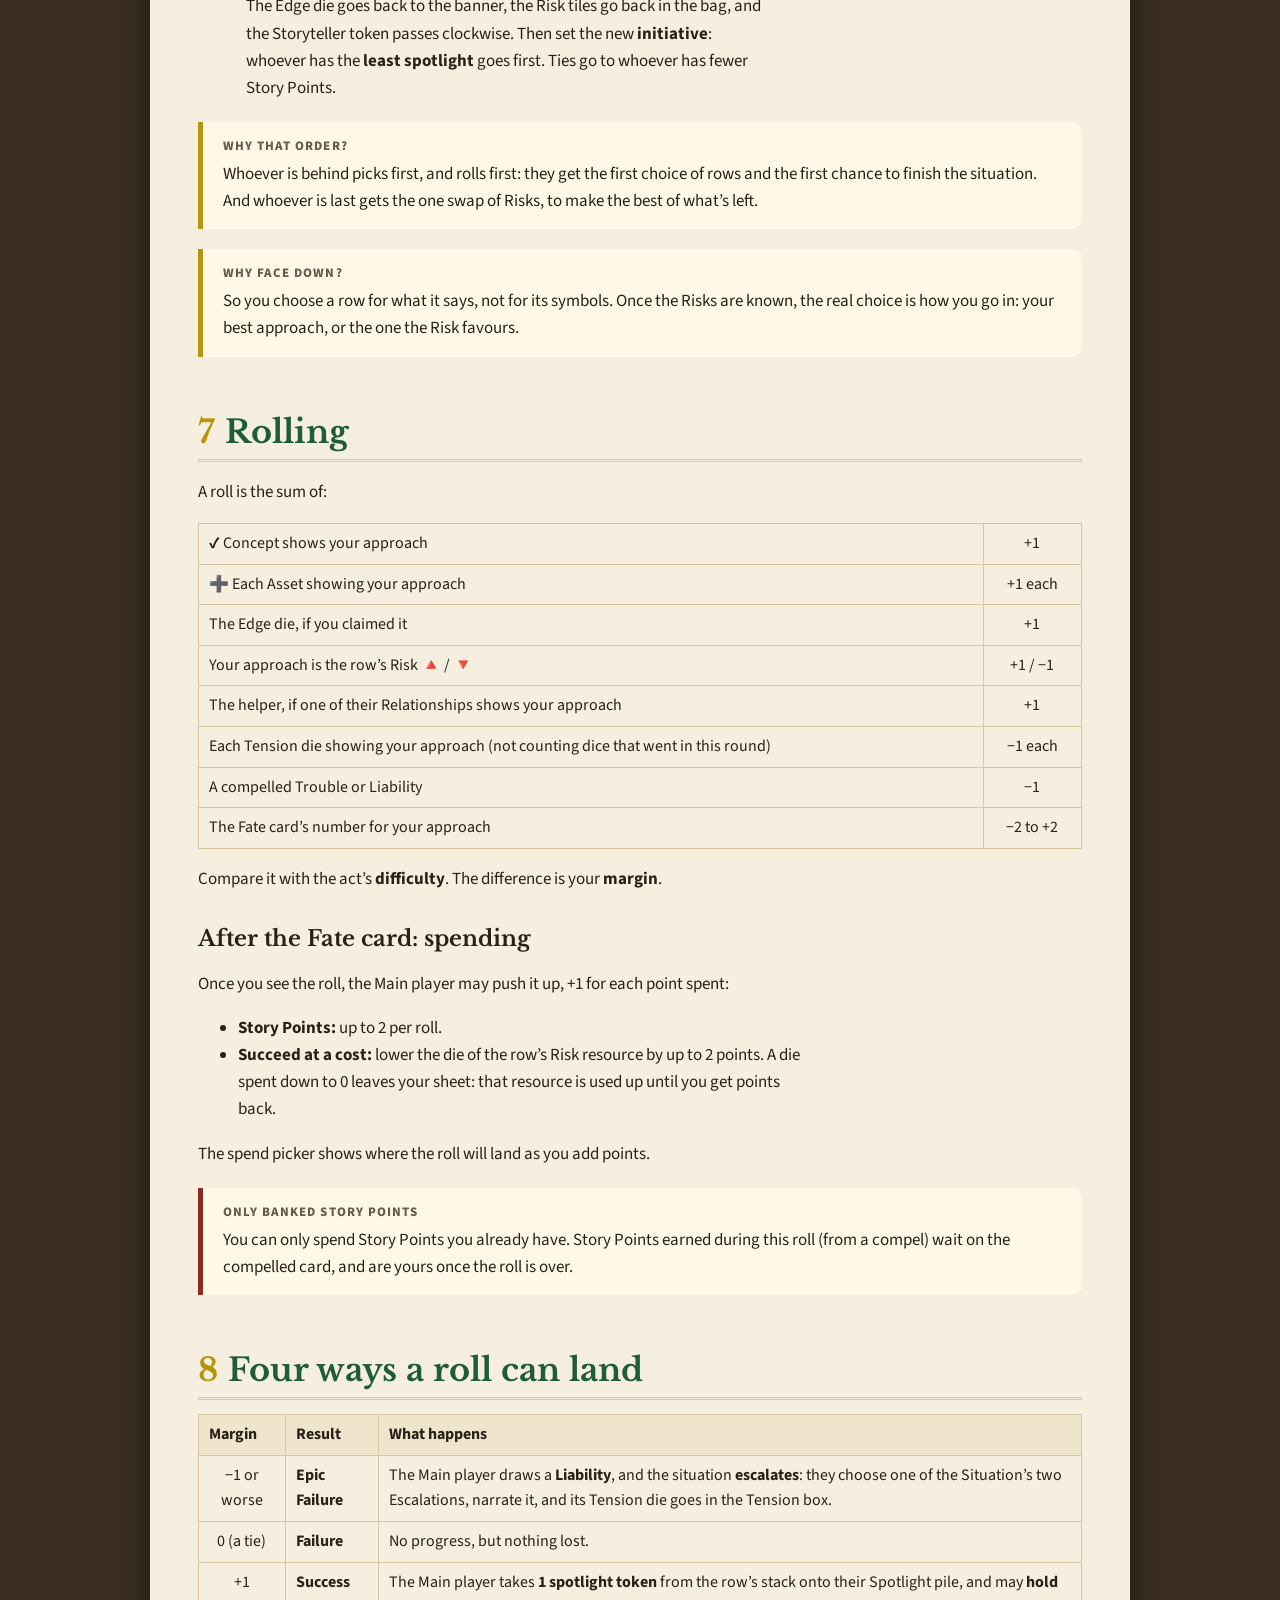
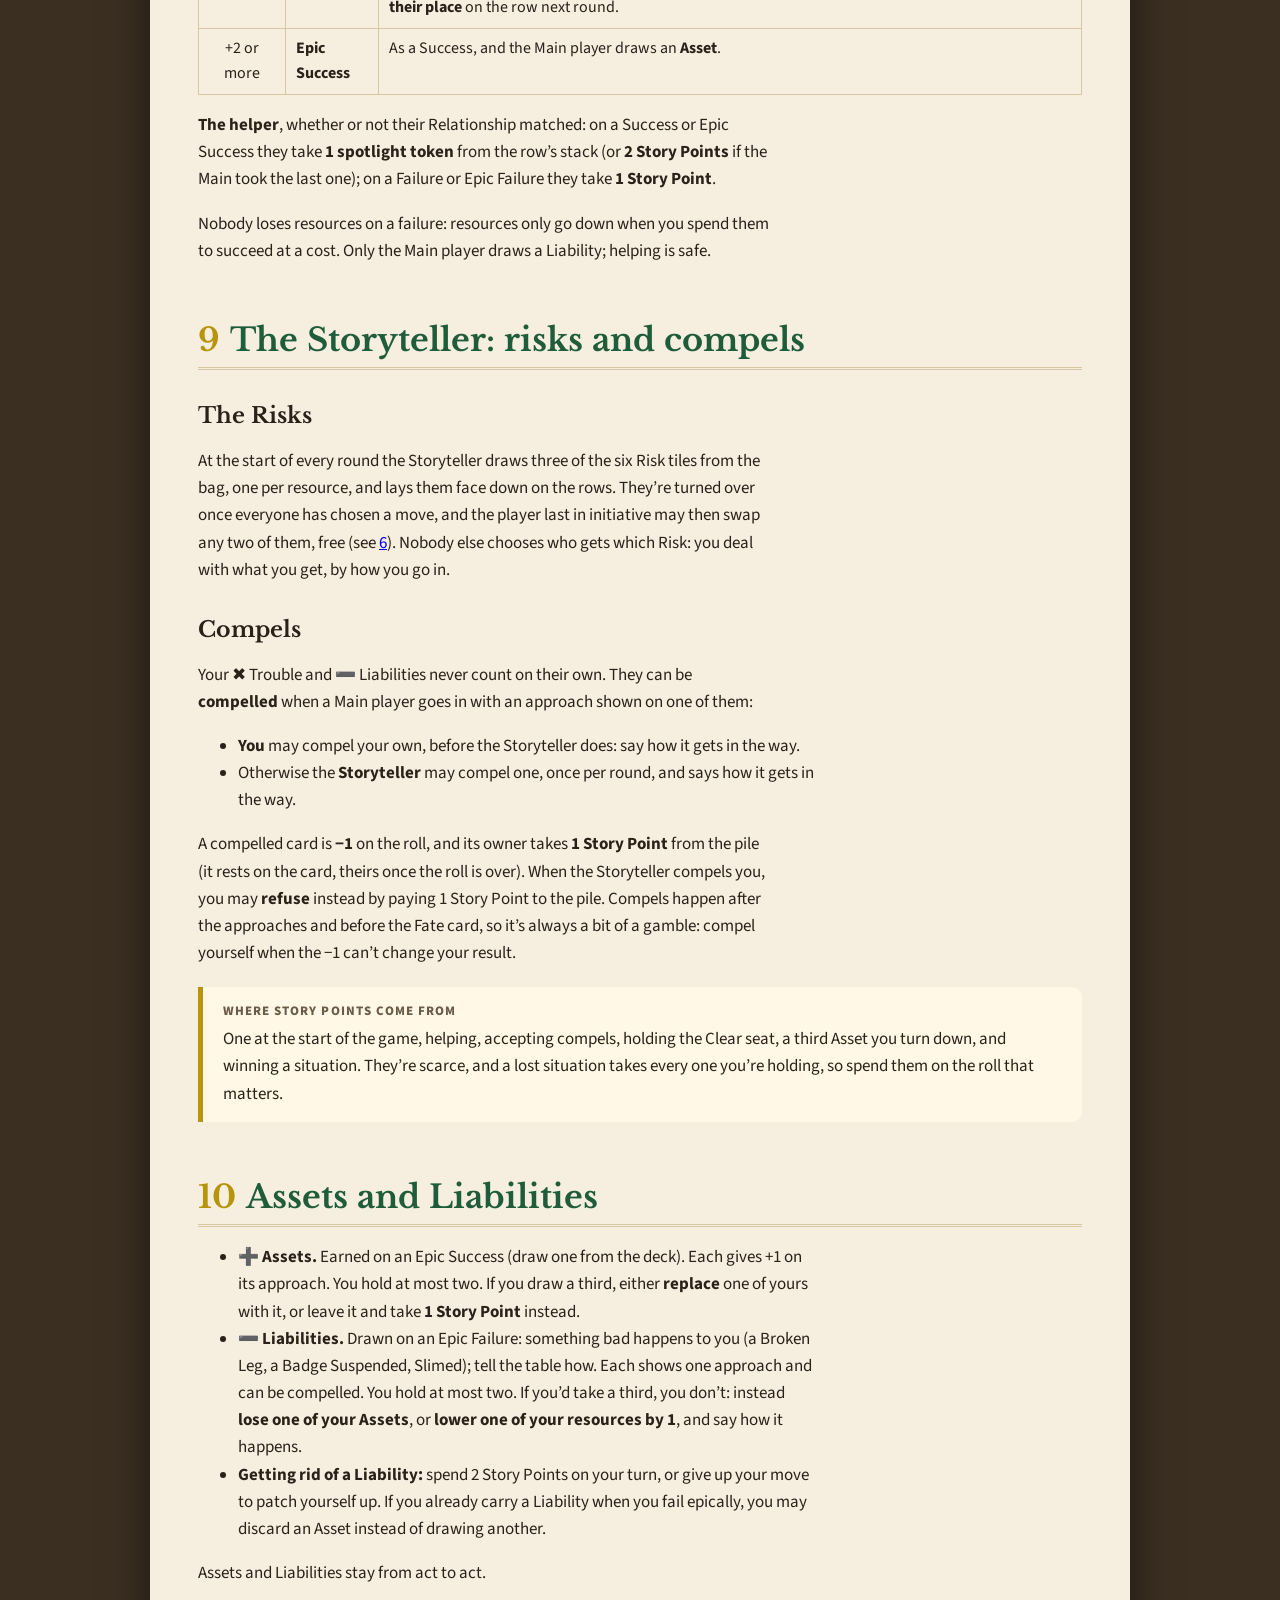
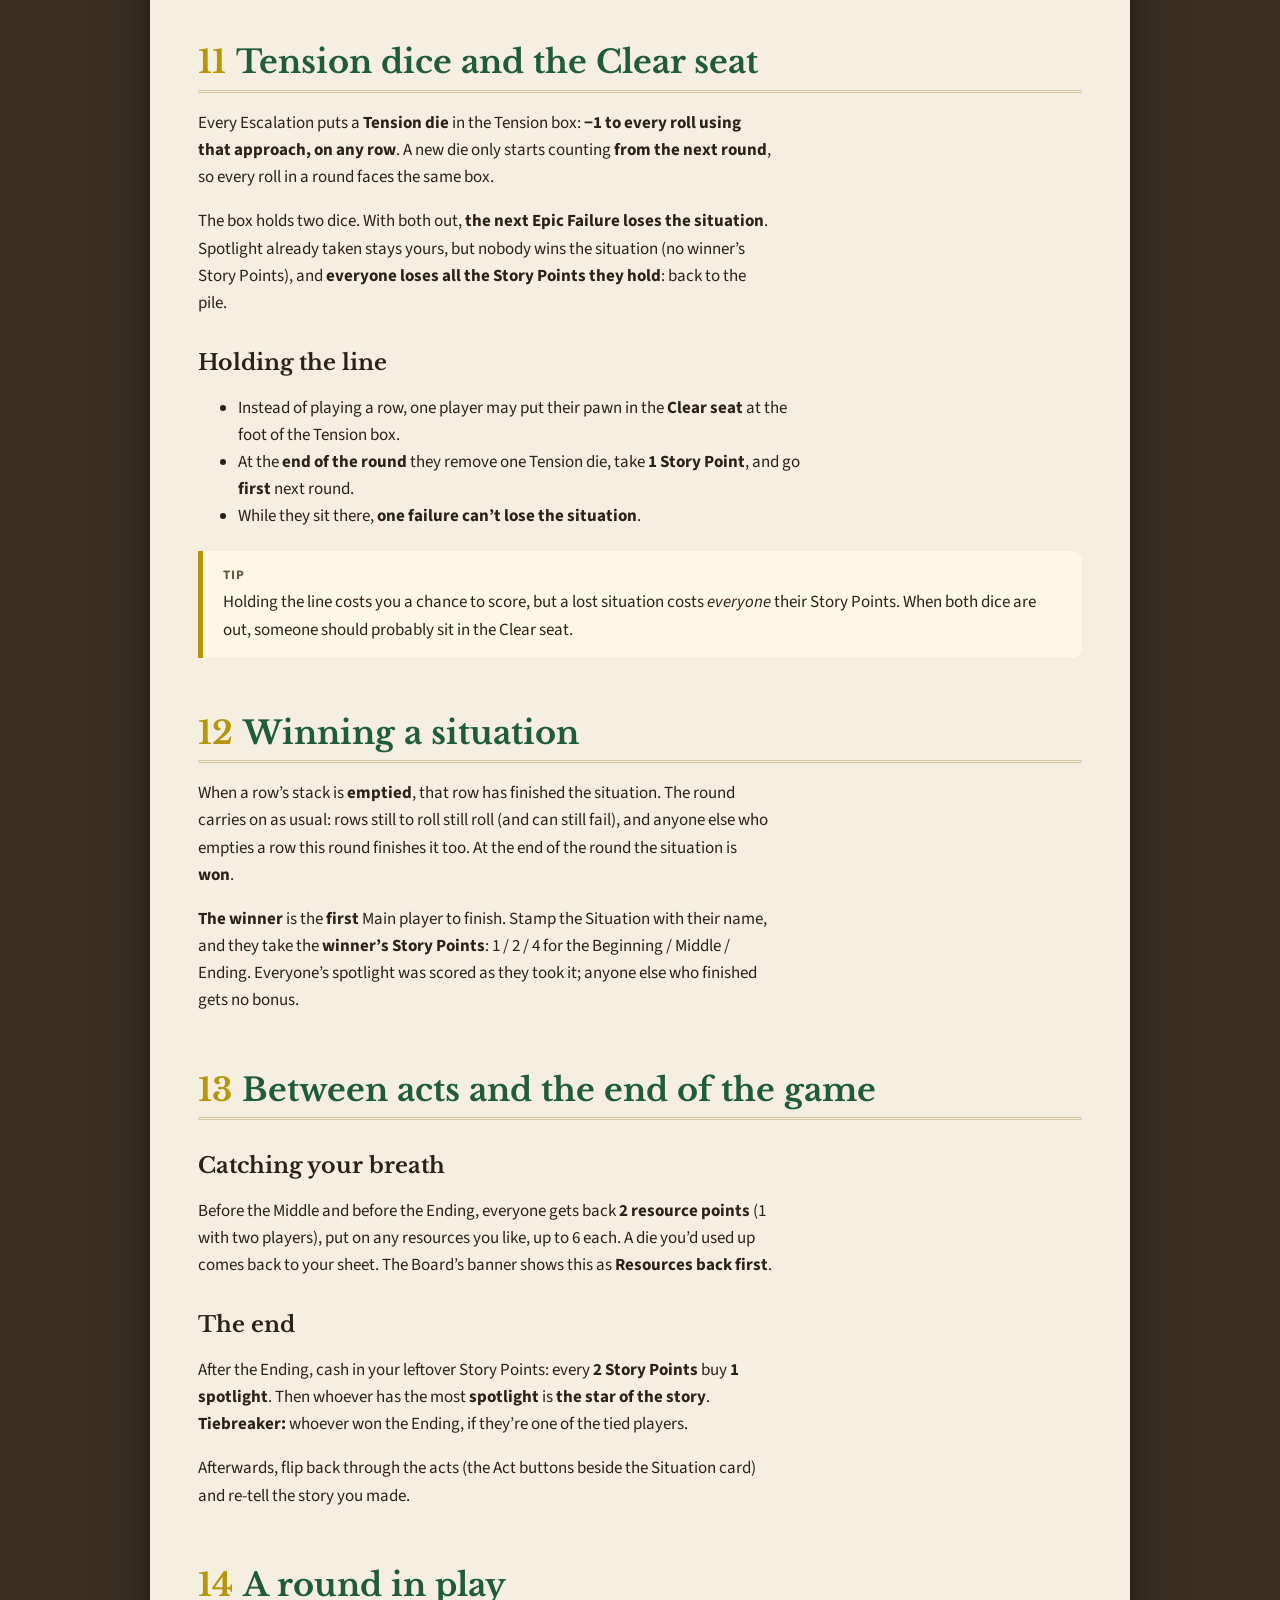
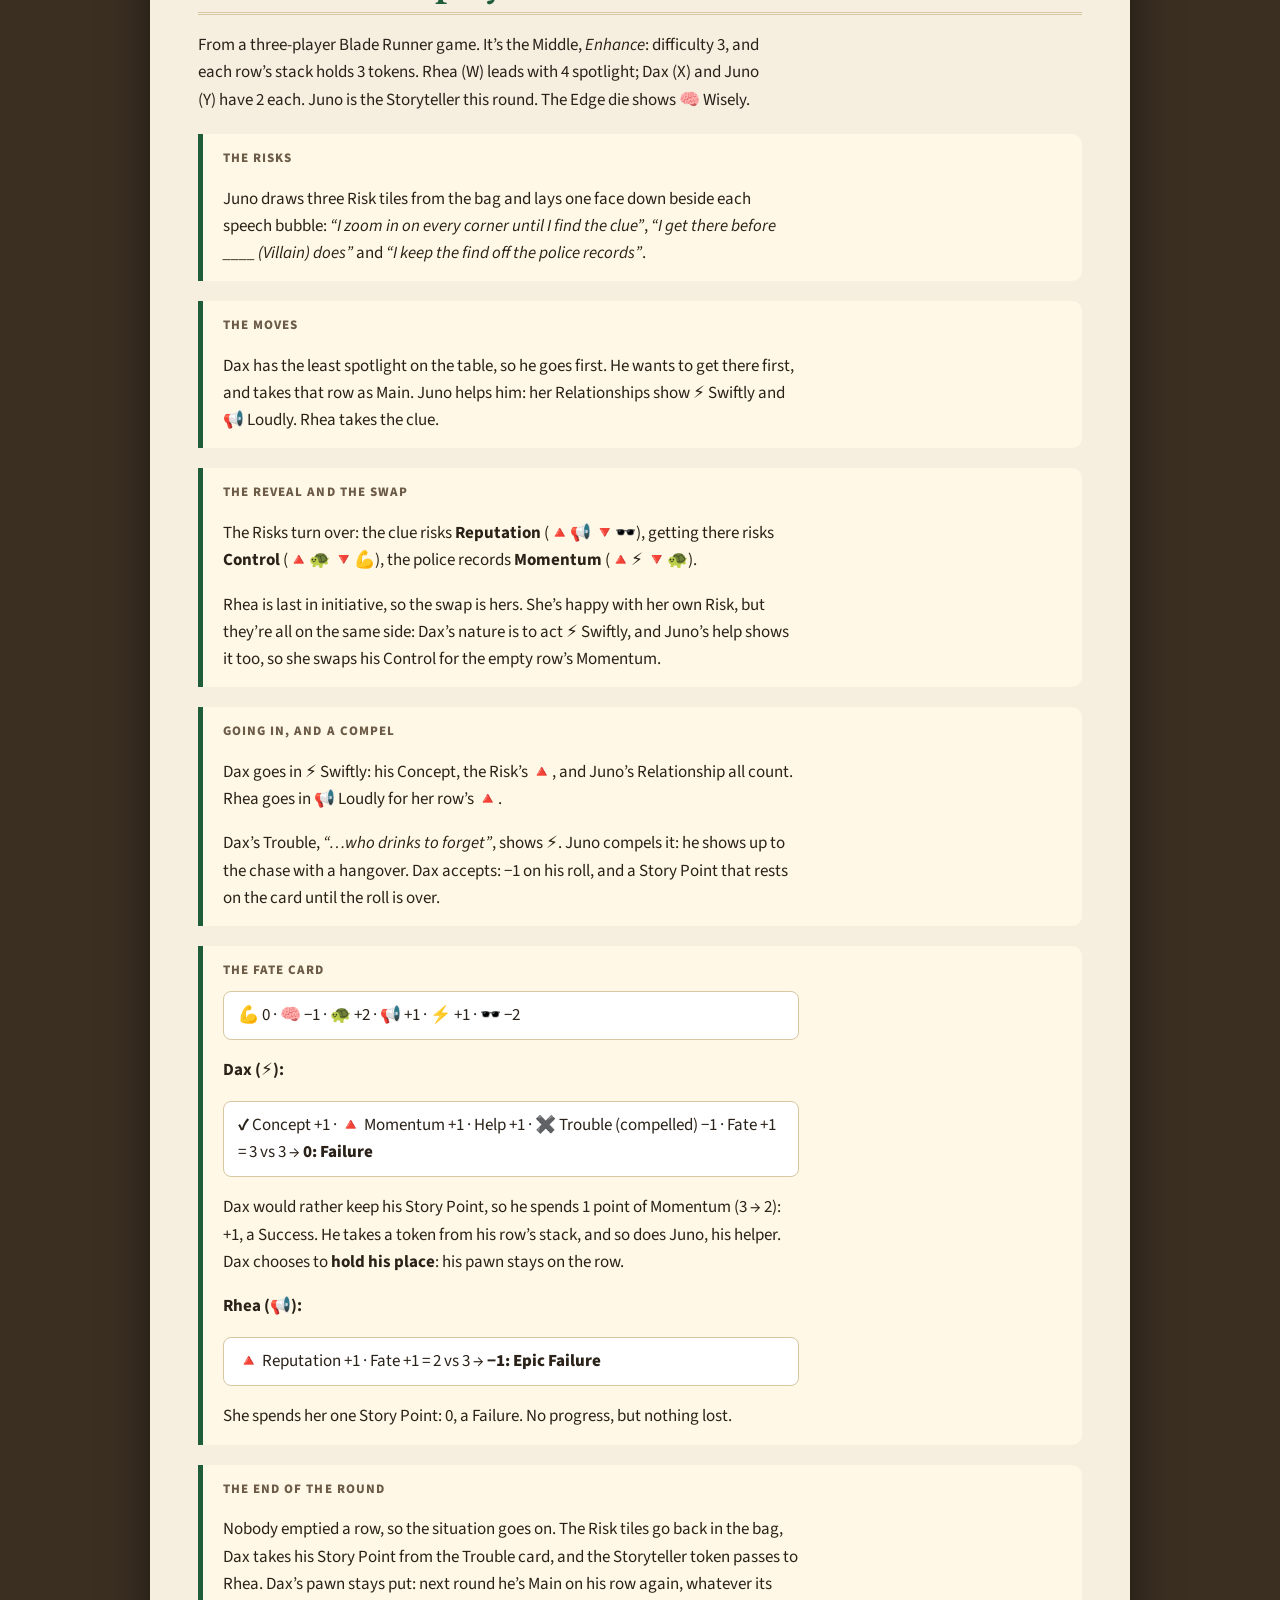
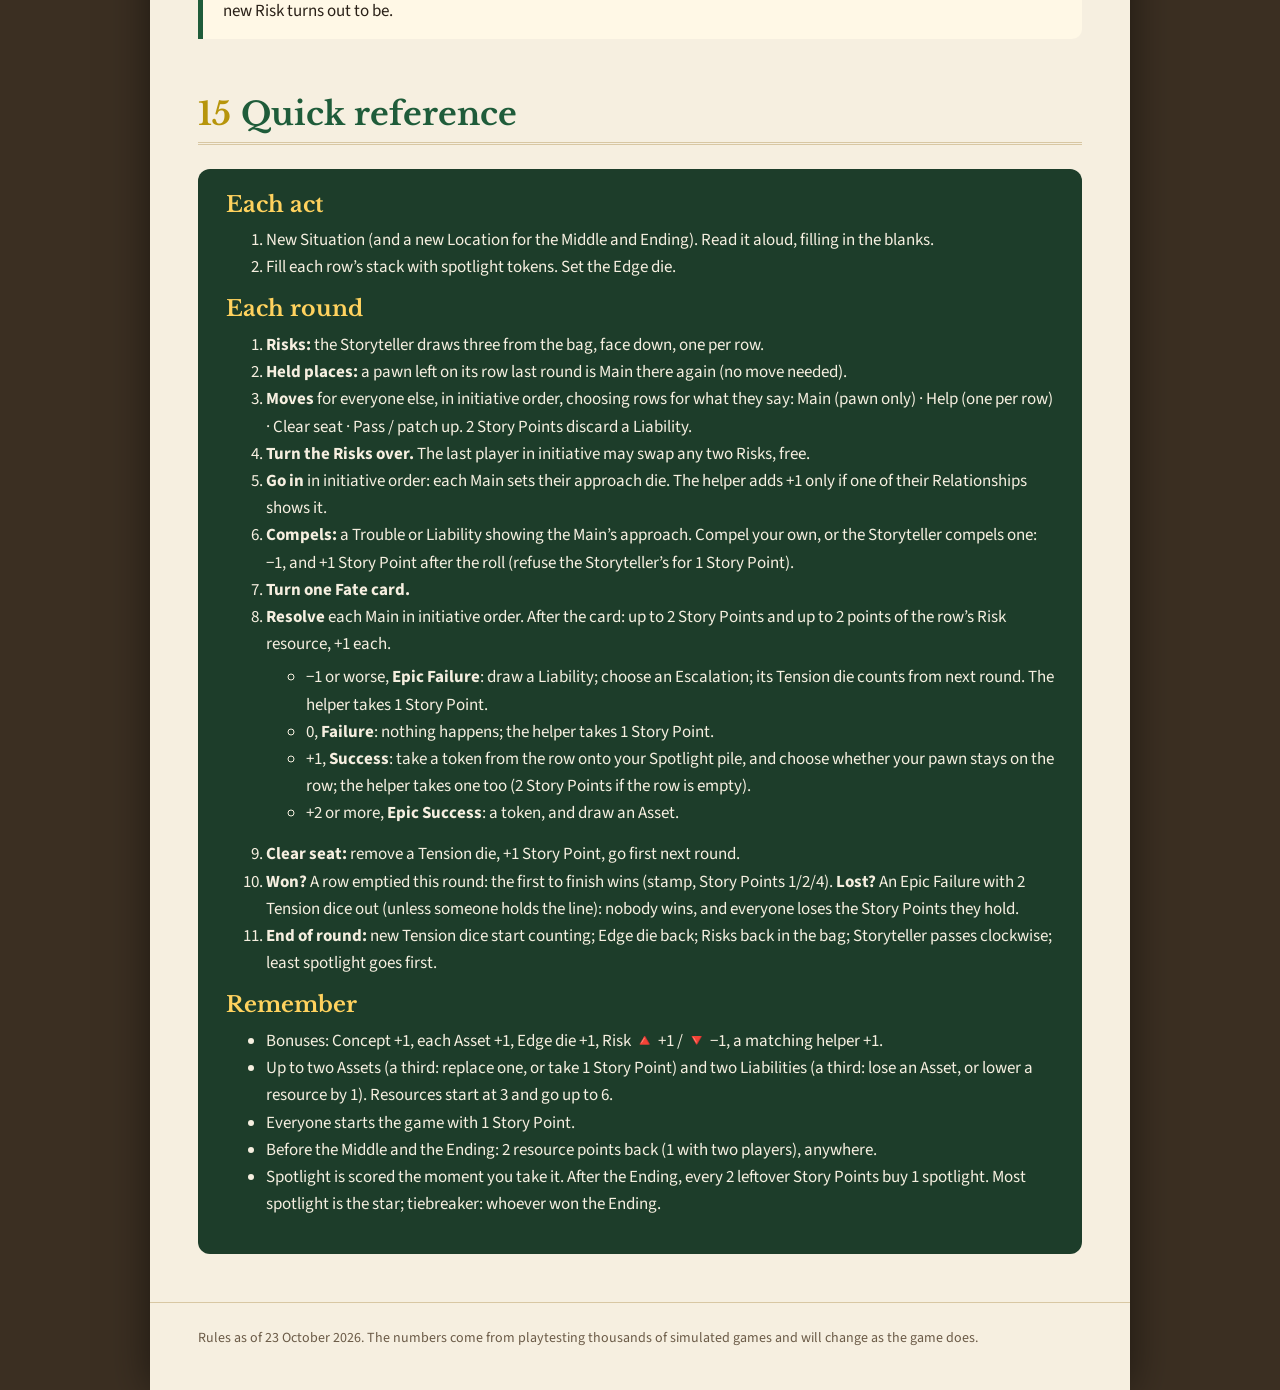
==== commit 9b13e079: "Approaches as adverbs (Boldly, Wisely, Calmly, Loudly, Swiftly, Subtly), in a narrow face - The appr" ====
--- a/manual.html
+++ b/manual.html
@@ -236,19 +236,19 @@
 
 <h4>The six approaches</h4>
 <table>
-  <tr><th class="c">💪</th><td>Bold</td><th class="c">🧠</th><td>Wise</td><th class="c">🐢</th><td>Calm</td></tr>
-  <tr><th class="c">📢</th><td>Loud</td><th class="c">⚡</th><td>Swift</td><th class="c">🕶️</th><td>Subtle</td></tr>
+  <tr><th class="c">💪</th><td>Boldly</td><th class="c">🧠</th><td>Wisely</td><th class="c">🐢</th><td>Calmly</td></tr>
+  <tr><th class="c">📢</th><td>Loudly</td><th class="c">⚡</th><td>Swiftly</td><th class="c">🕶️</th><td>Subtly</td></tr>
 </table>
 
 <h4>The six resources</h4>
 <table>
   <tr><th>Resource</th><th>Guarded by (🔺 +1)</th><th>Squandered by (🔻 −1)</th></tr>
-  <tr><td><b>Information</b></td><td>🕶️ Subtle</td><td>📢 Loud</td></tr>
-  <tr><td><b>Reputation</b></td><td>📢 Loud</td><td>🕶️ Subtle</td></tr>
-  <tr><td><b>Resources</b></td><td>🧠 Wise</td><td>⚡ Swift</td></tr>
-  <tr><td><b>Motivation</b></td><td>💪 Bold</td><td>🧠 Wise</td></tr>
-  <tr><td><b>Control</b></td><td>🐢 Calm</td><td>💪 Bold</td></tr>
-  <tr><td><b>Momentum</b></td><td>⚡ Swift</td><td>🐢 Calm</td></tr>
+  <tr><td><b>Information</b></td><td>🕶️ Subtly</td><td>📢 Loudly</td></tr>
+  <tr><td><b>Reputation</b></td><td>📢 Loudly</td><td>🕶️ Subtly</td></tr>
+  <tr><td><b>Resources</b></td><td>🧠 Wisely</td><td>⚡ Swiftly</td></tr>
+  <tr><td><b>Motivation</b></td><td>💪 Boldly</td><td>🧠 Wisely</td></tr>
+  <tr><td><b>Control</b></td><td>🐢 Calmly</td><td>💪 Boldly</td></tr>
+  <tr><td><b>Momentum</b></td><td>⚡ Swiftly</td><td>🐢 Calmly</td></tr>
 </table>
 
 <!-- ==================================================================== -->
@@ -405,23 +405,23 @@
 
 <!-- ==================================================================== -->
 <h2 id="example"><span class="num">14</span>A round in play</h2>
-<p>From a three-player Blade Runner game. It’s the Middle, <i>Enhance</i>: difficulty 3, and each row’s stack holds 3 tokens. Rhea (W) leads with 4 spotlight; Dax (X) and Juno (Y) have 2 each. Juno is the Storyteller this round. The Edge die shows 🧠 Wise.</p>
+<p>From a three-player Blade Runner game. It’s the Middle, <i>Enhance</i>: difficulty 3, and each row’s stack holds 3 tokens. Rhea (W) leads with 4 spotlight; Dax (X) and Juno (Y) have 2 each. Juno is the Storyteller this round. The Edge die shows 🧠 Wisely.</p>
 
 <div class="callout example"><span class="label">The Risks</span>
   <p>Juno draws three Risk tiles from the bag and lays one face down beside each speech bubble: <i>“I zoom in on every corner until I find the clue”</i>, <i>“I get there before ____ (Villain) does”</i> and <i>“I keep the find off the police records”</i>.</p>
 </div>
 
 <div class="callout example"><span class="label">The moves</span>
-  <p>Dax has the least spotlight on the table, so he goes first. He wants to get there first, and takes that row as Main. Juno helps him: her Relationships show ⚡ Swift and 📢 Loud. Rhea takes the clue.</p>
+  <p>Dax has the least spotlight on the table, so he goes first. He wants to get there first, and takes that row as Main. Juno helps him: her Relationships show ⚡ Swiftly and 📢 Loudly. Rhea takes the clue.</p>
 </div>
 
 <div class="callout example"><span class="label">The reveal and the swap</span>
   <p>The Risks turn over: the clue risks <b>Reputation</b> (🔺📢 🔻🕶️), getting there risks <b>Control</b> (🔺🐢 🔻💪), the police records <b>Momentum</b> (🔺⚡ 🔻🐢).</p>
-  <p>Rhea is last in initiative, so the swap is hers. She’s happy with her own Risk, but they’re all on the same side: Dax is Swift by nature, and so is Juno’s help, so she swaps his Control for the empty row’s Momentum.</p>
+  <p>Rhea is last in initiative, so the swap is hers. She’s happy with her own Risk, but they’re all on the same side: Dax’s nature is to act ⚡ Swiftly, and Juno’s help shows it too, so she swaps his Control for the empty row’s Momentum.</p>
 </div>
 
 <div class="callout example"><span class="label">Going in, and a compel</span>
-  <p>Dax goes in ⚡ Swift: his Concept, the Risk’s 🔺, and Juno’s Relationship all count. Rhea goes in 📢 Loud for her row’s 🔺.</p>
+  <p>Dax goes in ⚡ Swiftly: his Concept, the Risk’s 🔺, and Juno’s Relationship all count. Rhea goes in 📢 Loudly for her row’s 🔺.</p>
   <p>Dax’s Trouble, <i>“…who drinks to forget”</i>, shows ⚡. Juno compels it: he shows up to the chase with a hangover. Dax accepts: −1 on his roll, and a Story Point that rests on the card until the roll is over.</p>
 </div>
 
